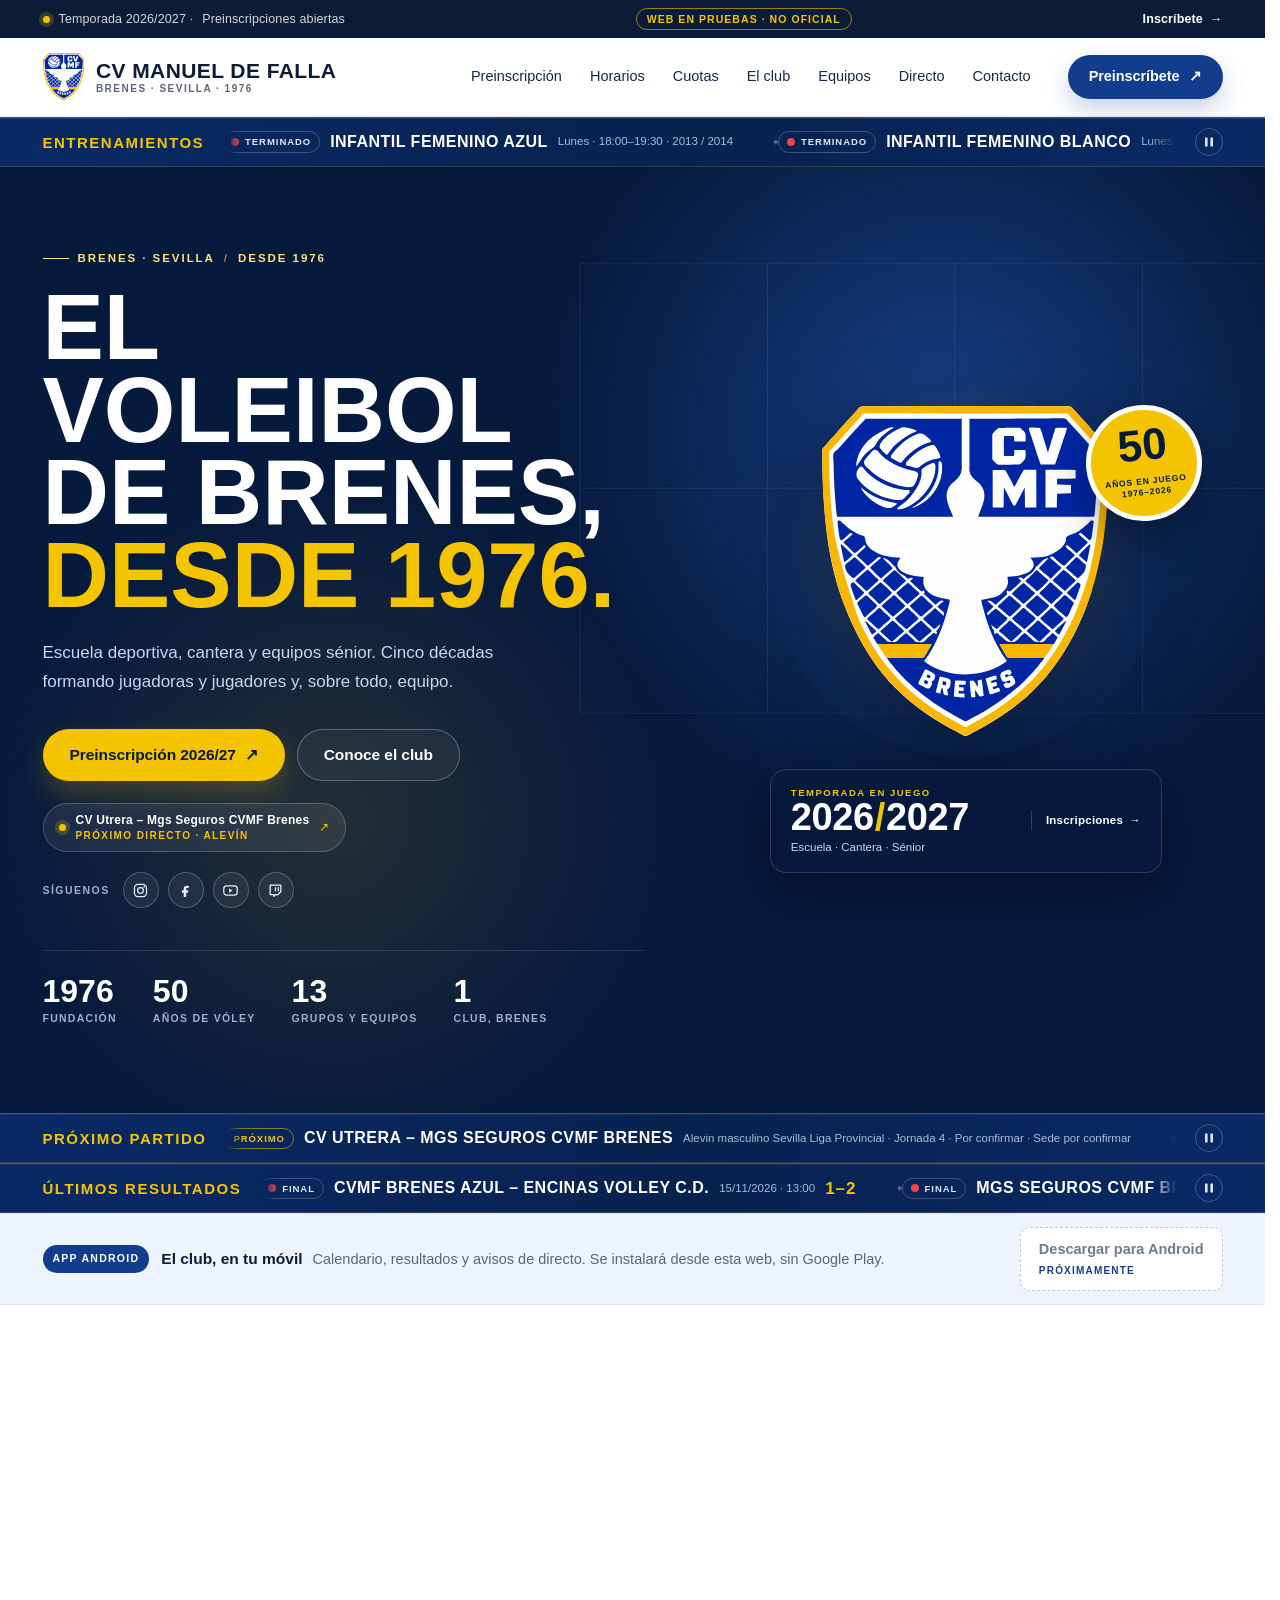
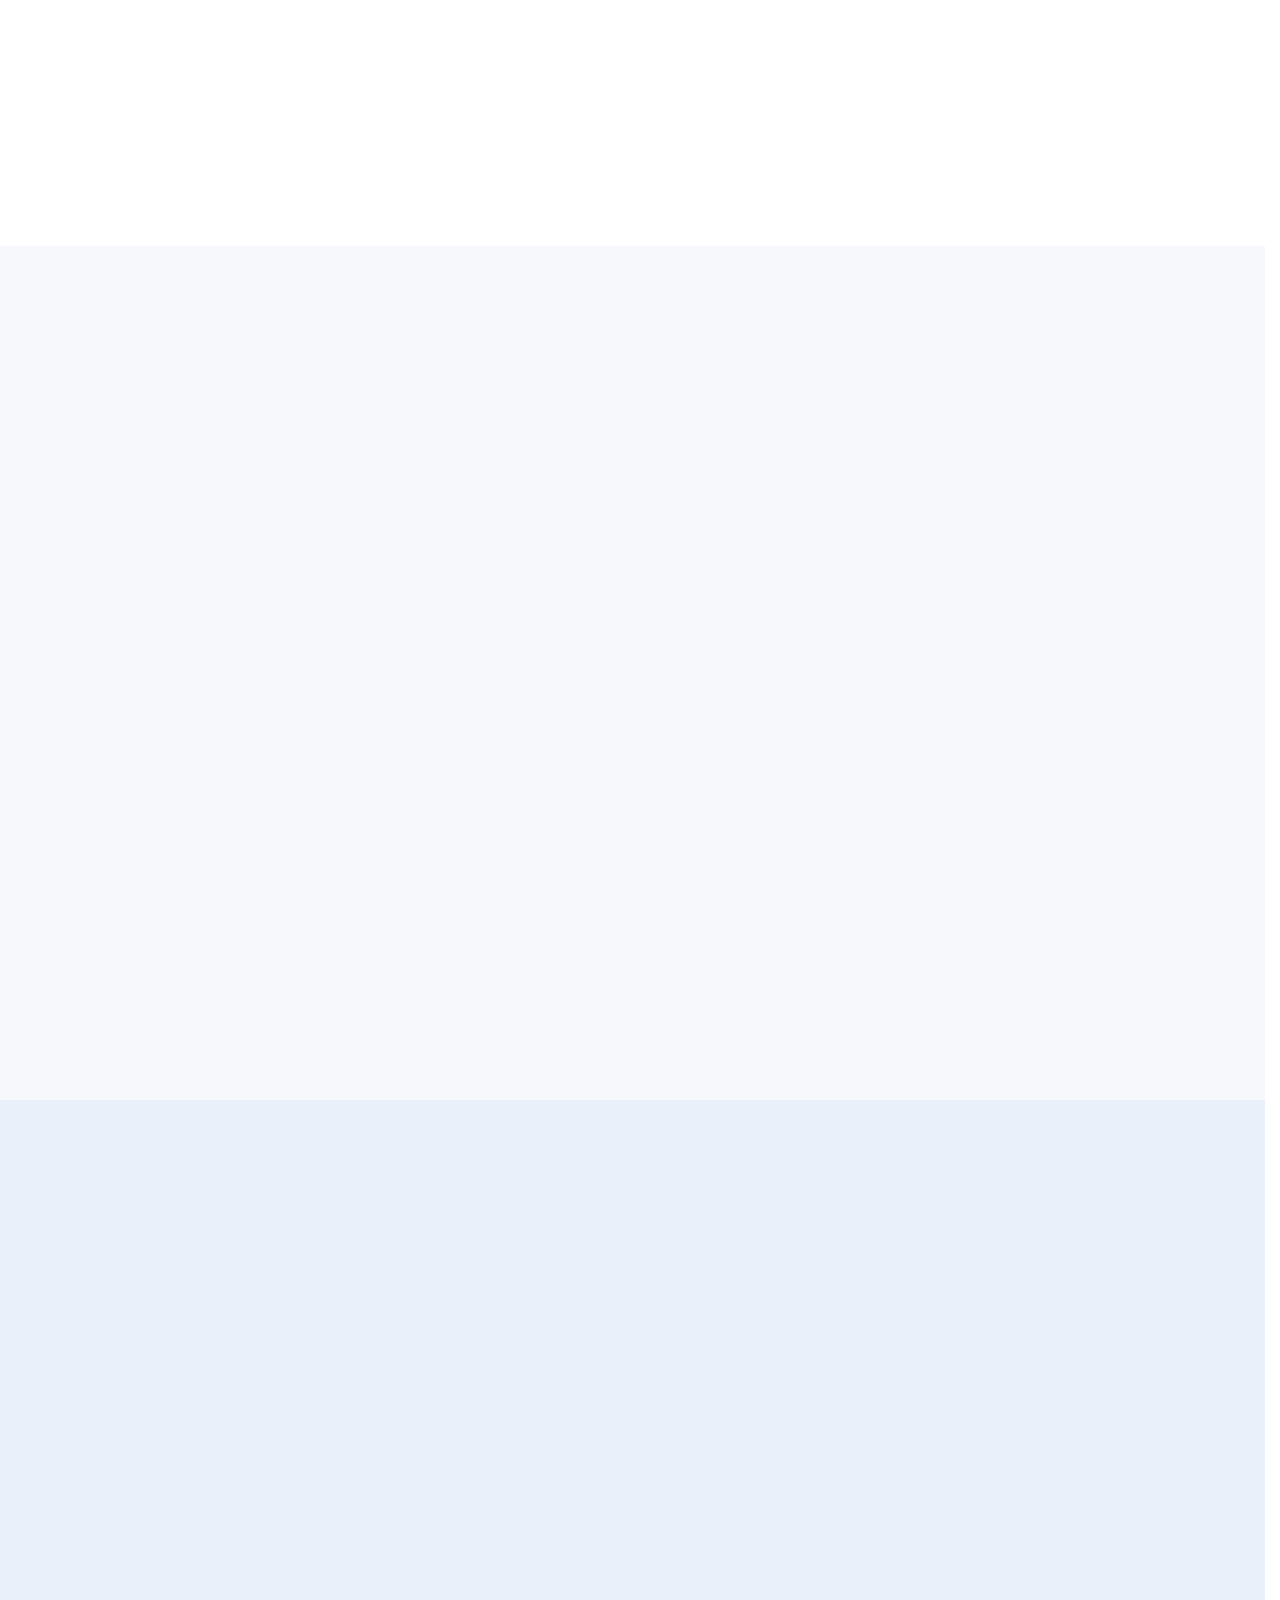
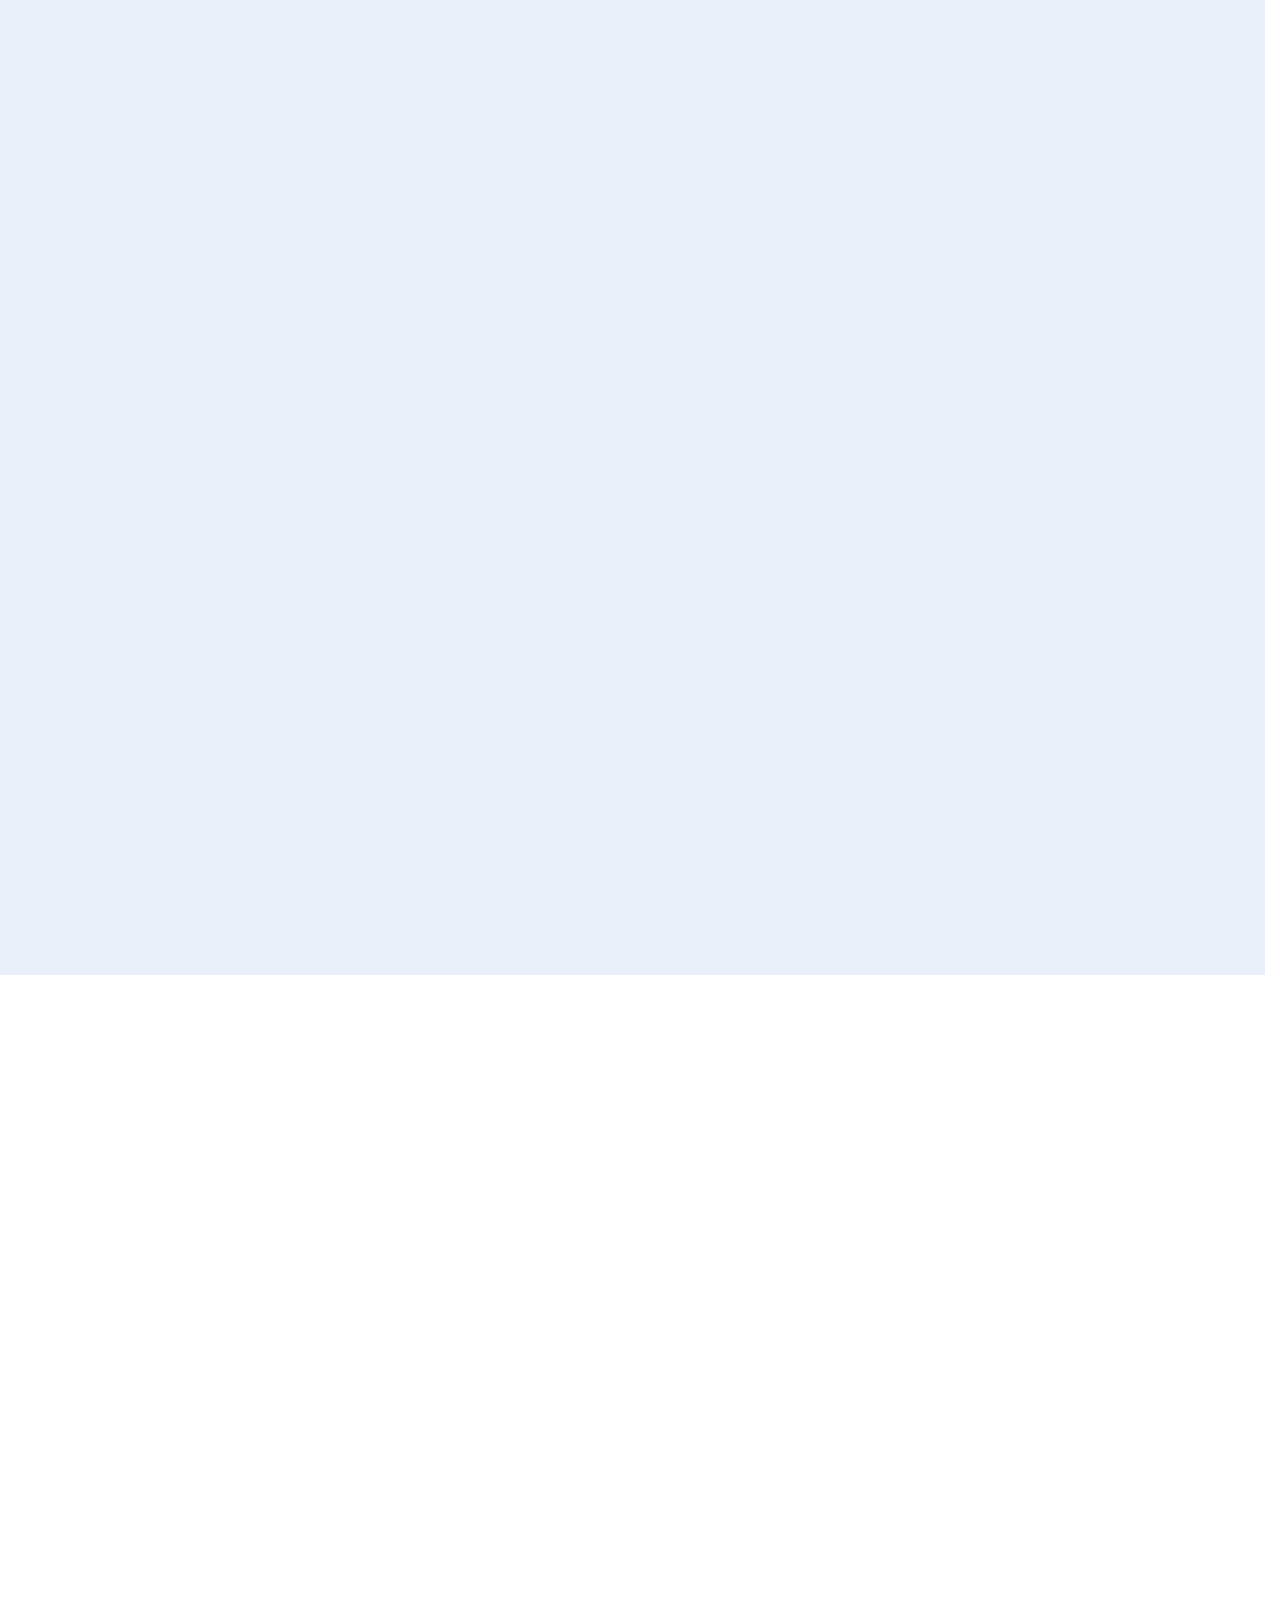
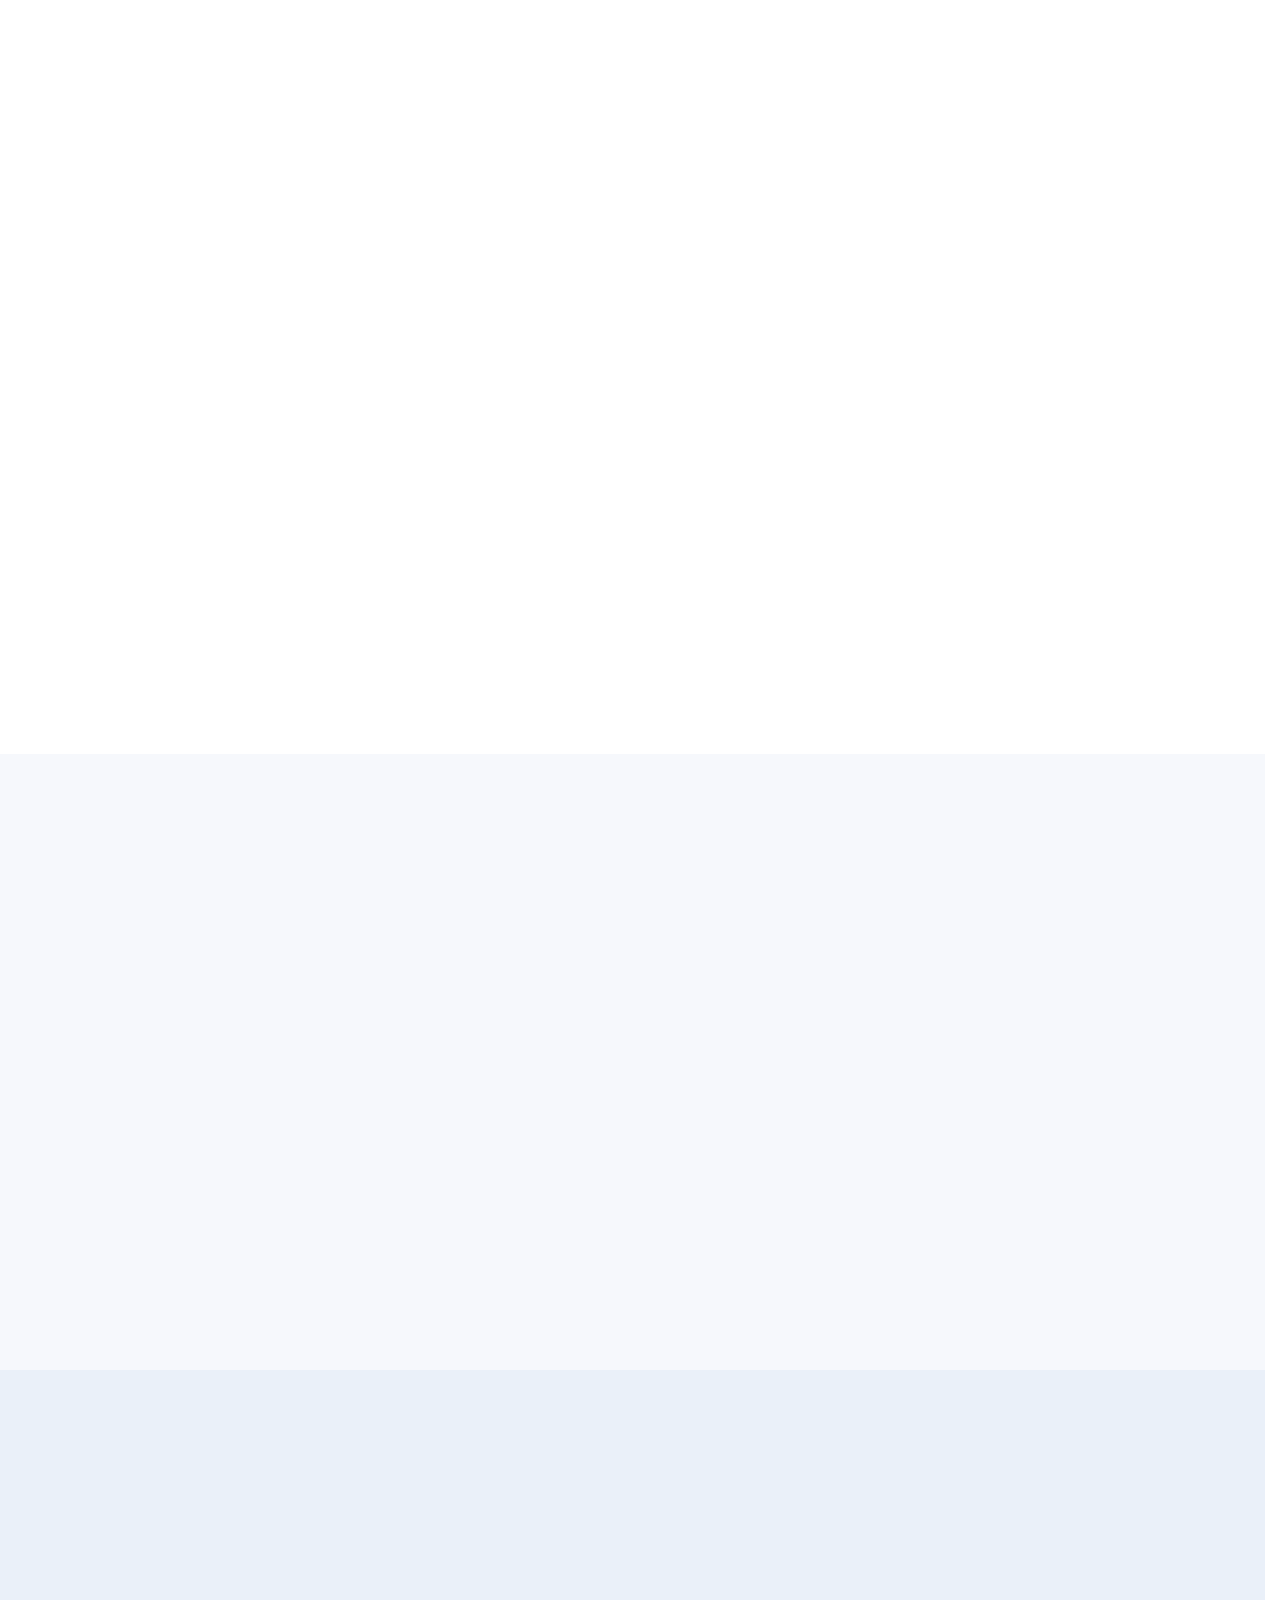
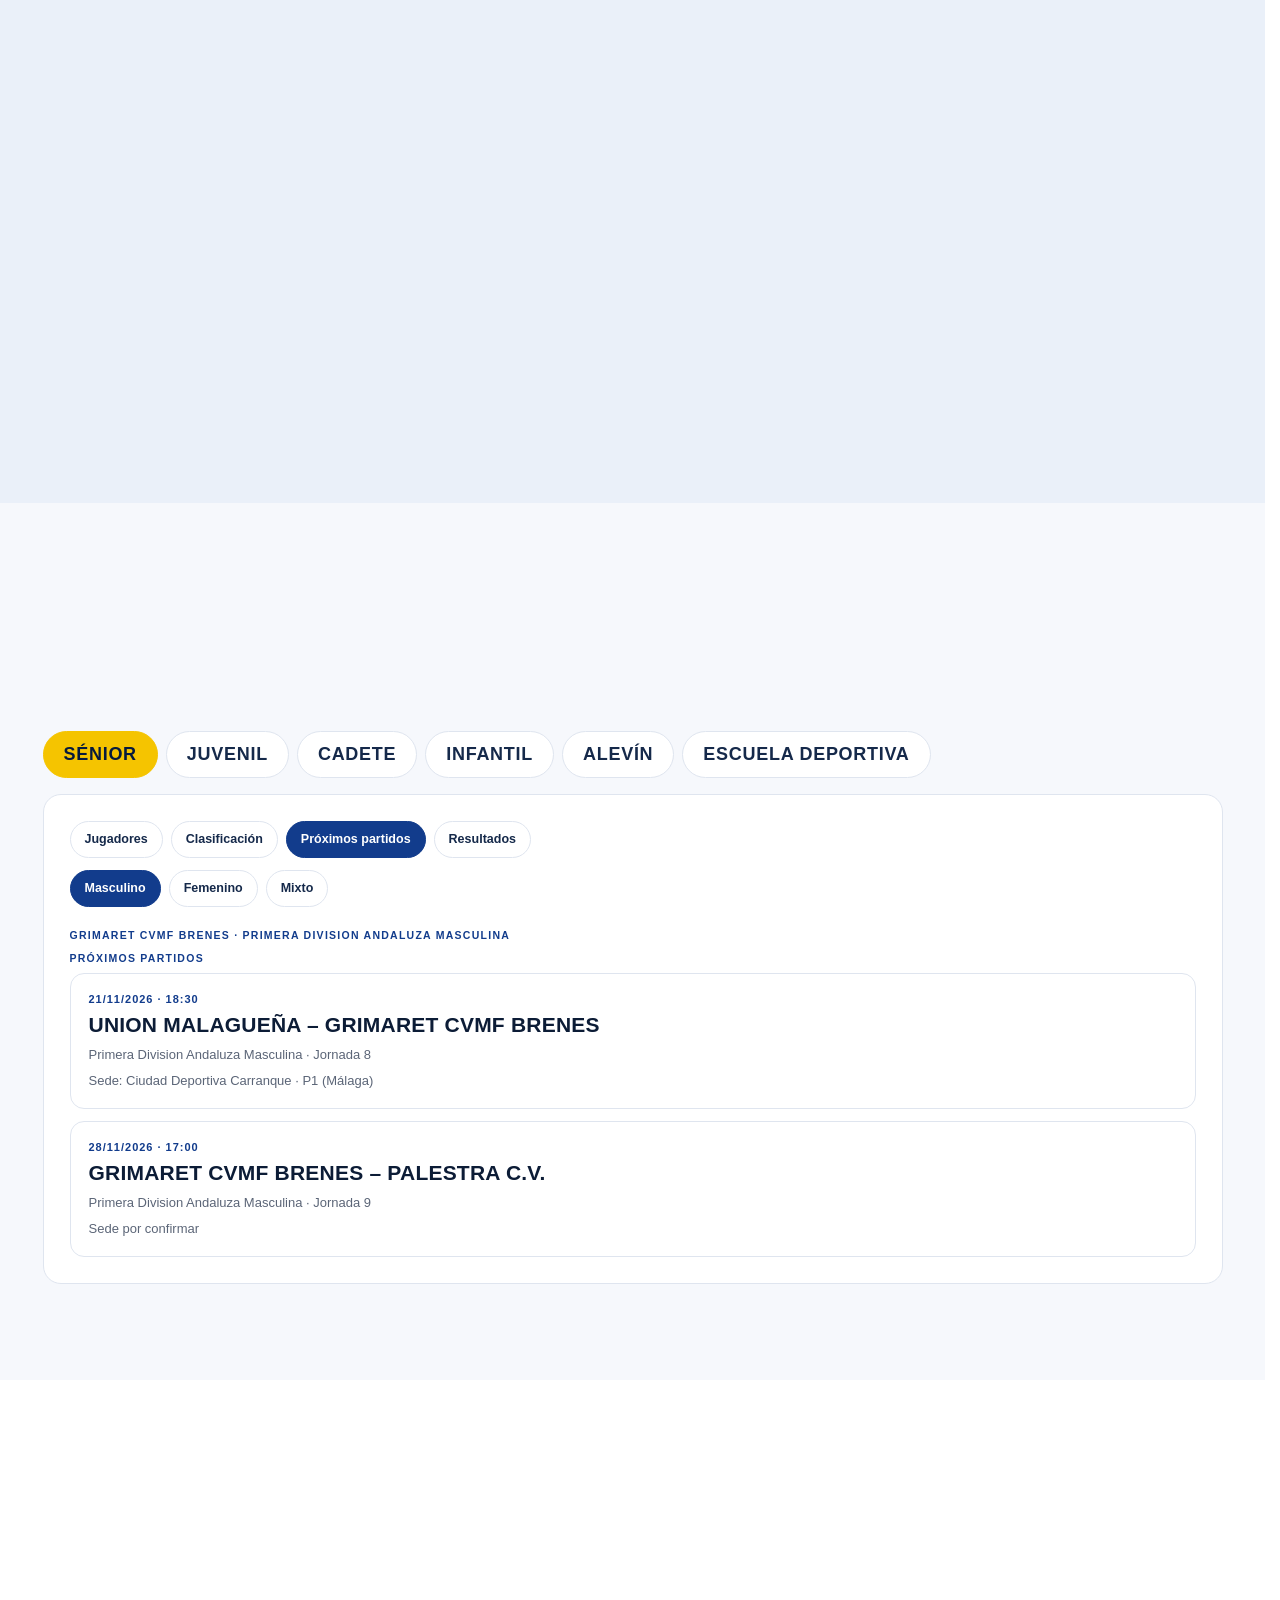
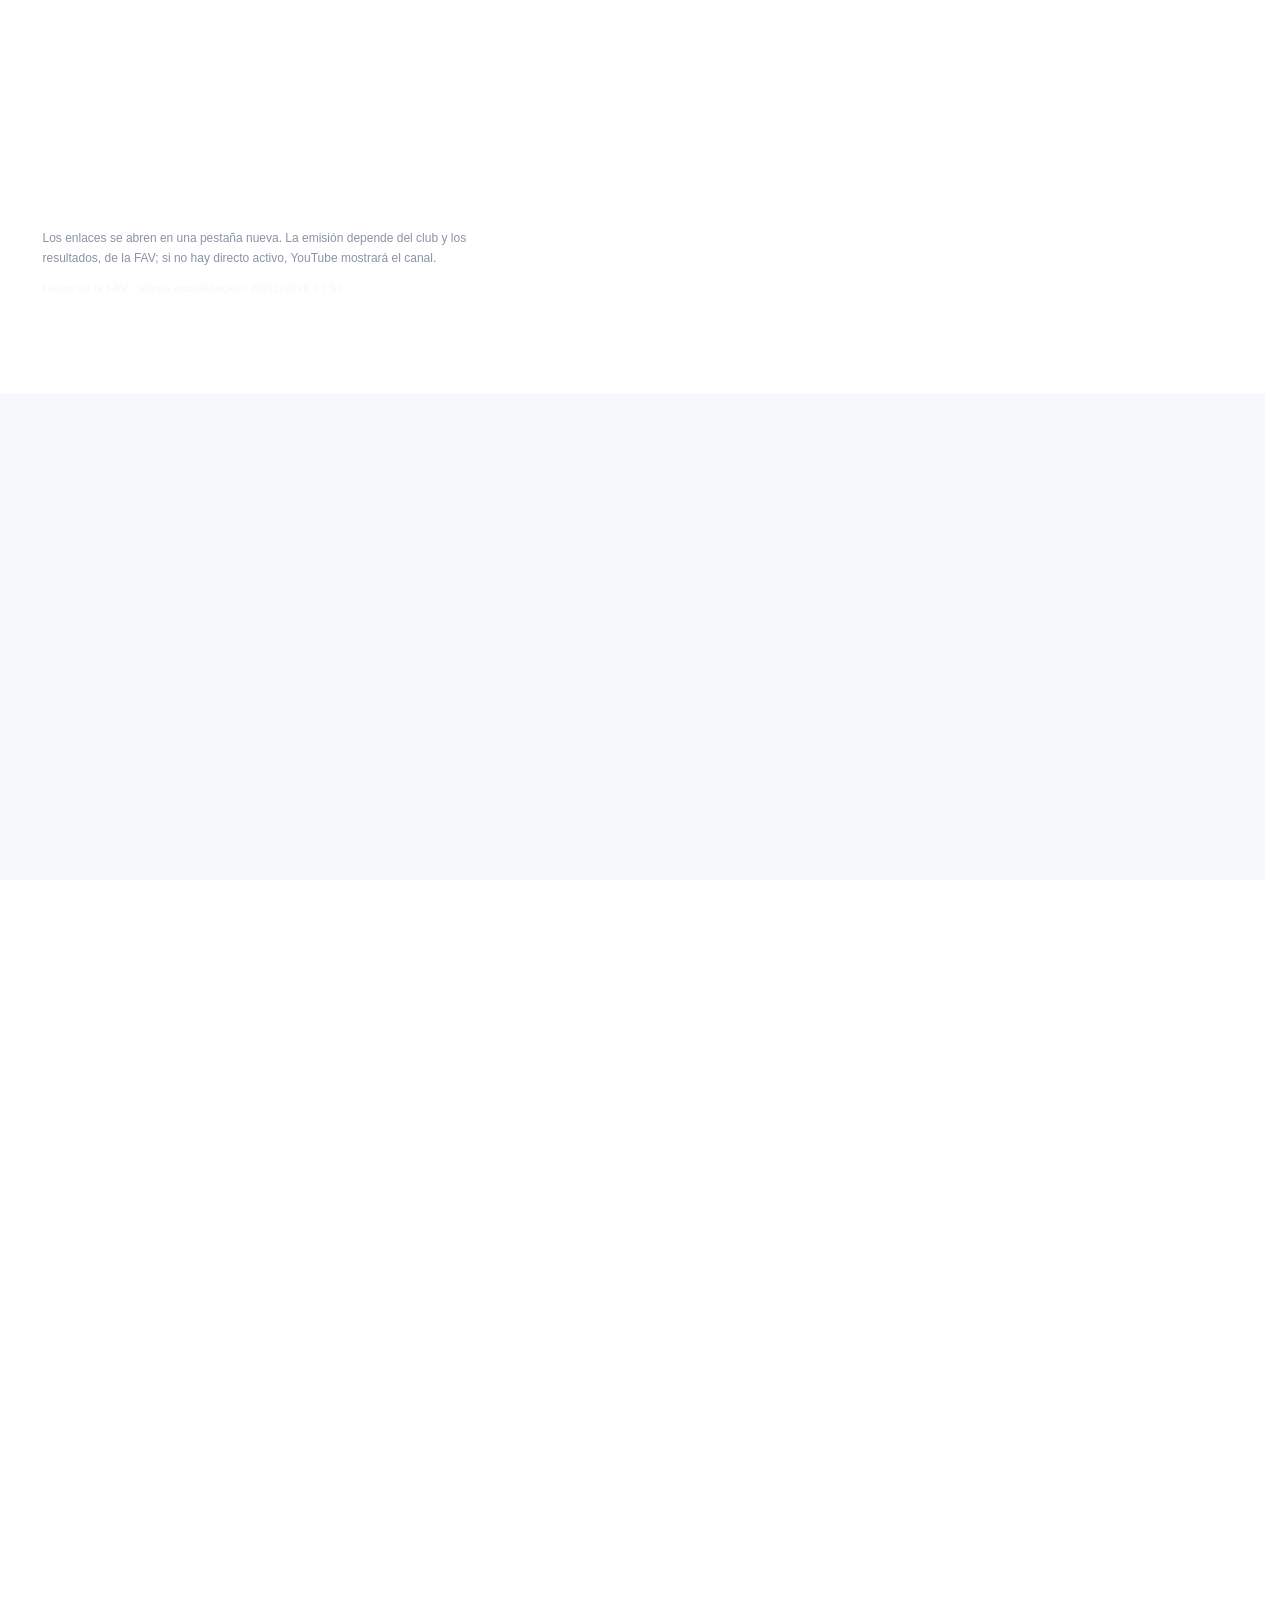
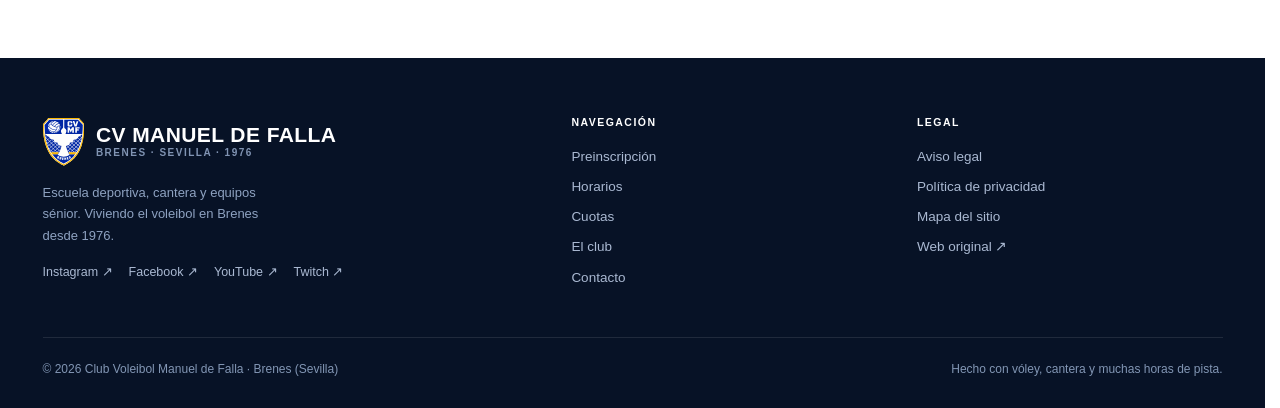
==== index.html @ c4c4c74d "Actualiza partidos del club desde la FAV" ====
<!DOCTYPE html>
<html lang="es" class="no-js">
<head>
<meta charset="utf-8">
<meta name="viewport" content="width=device-width, initial-scale=1">
<meta name="color-scheme" content="light">
<meta http-equiv="Content-Security-Policy" content="default-src 'self'; script-src 'self' 'sha256-gFJc63H6Aczv5c6IZQ82BaixzglvMPnIibj0LG5RmUk='; style-src 'self' https://fonts.googleapis.com; font-src 'self' https://fonts.gstatic.com; img-src 'self' data:; connect-src 'self' https://fonts.googleapis.com https://fonts.gstatic.com; frame-src https://www.youtube-nocookie.com; object-src 'none'; base-uri 'self'; form-action 'none'; upgrade-insecure-requests">
<meta name="referrer" content="strict-origin-when-cross-origin">
<title>Club Voleibol Manuel de Falla | Voleibol en Brenes desde 1976</title>
<meta name="description" content="Web oficial del Club Voleibol Manuel de Falla (Brenes, Sevilla). Escuela deportiva, cantera y equipos sénior desde 1976. Preinscripciones, horarios, cuotas y toda la historia del club.">
<meta name="theme-color" content="#0a2a66">
<script>
document.documentElement.className = document.documentElement.className.replace('no-js', 'js');
window.setTimeout(function () {
  if (!window.__cvmfReady) document.documentElement.classList.remove('js');
}, 2000);
</script>
<link rel="canonical" href="https://iawebdemos.github.io/CVMF-Web-DEMO/">
<!-- Al usar un dominio propio, cambia canonical, og:url, og:image y twitter:image por las direcciones nuevas. -->

<meta property="og:type" content="website">
<meta property="og:locale" content="es_ES">
<meta property="og:site_name" content="Club Voleibol Manuel de Falla">
<meta property="og:title" content="Club Voleibol Manuel de Falla | Voleibol en Brenes desde 1976">
<meta property="og:description" content="Escuela deportiva, cantera y equipos sénior. 50 años viviendo el voleibol en Brenes (Sevilla).">
<meta property="og:url" content="https://iawebdemos.github.io/CVMF-Web-DEMO/">
<meta property="og:image" content="https://iawebdemos.github.io/CVMF-Web-DEMO/assets/og-image.jpg?v=20261116">
<meta property="og:image:width" content="1200">
<meta property="og:image:height" content="630">
<meta property="og:image:alt" content="Escudo del Club Voleibol Manuel de Falla con el lema 50 años viviendo el vóley">
<meta name="twitter:card" content="summary_large_image">
<meta name="twitter:title" content="Club Voleibol Manuel de Falla | Voleibol en Brenes desde 1976">
<meta name="twitter:description" content="Escuela deportiva, cantera y equipos sénior. 50 años viviendo el voleibol en Brenes (Sevilla).">
<meta name="twitter:image" content="https://iawebdemos.github.io/CVMF-Web-DEMO/assets/og-image.jpg?v=20261116">

<link rel="icon" href="assets/favicon.svg" type="image/svg+xml">
<link rel="preconnect" href="https://fonts.googleapis.com">
<link rel="preconnect" href="https://fonts.gstatic.com" crossorigin>
<link href="https://fonts.googleapis.com/css2?family=Barlow+Condensed:wght@600;700&amp;family=Inter:wght@400;500;600;700&amp;display=swap" rel="stylesheet">
<link rel="stylesheet" href="styles.css">

<script type="application/ld+json">
{
  "@context": "https://schema.org",
  "@type": "SportsClub",
  "name": "Club Voleibol Manuel de Falla",
  "alternateName": "CVMF Brenes",
  "description": "Club de voleibol de Brenes (Sevilla). Escuela deportiva, cantera y equipos sénior desde 1976.",
  "foundingDate": "1976",
  "sport": "Voleibol",
  "email": "cvmf_brenes@hotmail.com",
  "telephone": "+34 684 32 36 65",
  "address": {
    "@type": "PostalAddress",
    "addressLocality": "Brenes",
    "addressRegion": "Sevilla",
    "addressCountry": "ES"
  },
  "sameAs": [
    "https://www.facebook.com/CVManueldeFallaBrenes",
    "https://www.instagram.com/cvmf_brenes/",
    "https://www.youtube.com/@cvmf_brenes",
    "https://www.twitch.tv/cvmf_brenes"
  ]
}
</script>
</head>
<body>
<svg class="svg-defs" width="0" height="0" aria-hidden="true" focusable="false">
  <!-- Escudo del club: vectorizado de brand/escudo-original.png -->
  <symbol id="club-crest" viewBox="0 0 200 232">
  <path d="M144.2 0.0C146.4 0.0 148.5 0.1 150.7 0.1C153.7 0.1 156.6 0.1 159.6 0.1C161.0 0.1 162.4 0.1 163.8 0.1C165.1 0.1 166.4 0.1 167.6 0.1C168.1 0.1 168.5 0.1 169.0 0.1C169.6 0.1 170.2 0.1 170.9 0.1C171.0 0.1 171.2 0.1 171.4 0.1C172.6 0.1 173.5 0.3 174.4 1.2C174.5 1.3 174.5 1.3 174.8 1.7C175.6 2.6 176.4 3.5 177.3 4.4C178.4 5.5 179.4 6.7 180.4 7.9C181.0 8.6 181.7 9.3 182.3 10.0C182.8 10.4 183.2 10.9 183.7 11.4C184.1 11.9 184.5 12.3 184.9 12.8C185.9 13.8 186.8 14.9 187.7 16.0C188.0 16.5 188.4 16.9 188.8 17.2C189.4 17.8 189.9 18.4 190.4 19.0C191.1 19.8 191.8 20.7 192.5 21.5C193.3 22.3 194.0 23.0 194.6 23.9C195.4 24.8 196.1 25.6 196.9 26.4C200.0 29.8 200.0 29.8 200.0 32.0C200.0 32.2 200.0 32.3 200.0 32.5C200.0 33.0 200.0 33.5 200.0 34.1C200.0 34.2 200.0 34.2 200.0 34.6C200.0 51.3 199.2 67.9 187.5 130.6C187.4 130.9 187.3 131.2 187.2 131.4C185.8 135.8 184.2 140.1 182.5 144.4C182.4 144.5 182.3 144.6 182.3 144.8C179.4 151.8 176.2 158.7 172.4 165.3C172.2 165.6 172.0 166.0 171.8 166.3C169.0 171.3 165.9 176.0 162.5 180.6C162.4 180.8 162.3 180.9 162.2 181.1C160.8 183.0 159.4 184.9 157.9 186.7C157.6 187.1 157.3 187.4 157.0 187.8C156.2 188.8 155.4 189.7 154.5 190.6C154.1 191.0 153.7 191.5 153.4 191.9C151.5 194.1 149.4 196.2 147.4 198.2C147.2 198.4 147.1 198.5 146.9 198.7C146.1 199.5 145.2 200.3 144.3 201.1C143.9 201.4 143.6 201.8 143.3 202.1C142.6 202.8 141.8 203.4 141.0 204.0C140.6 204.4 140.1 204.8 139.7 205.2C138.6 206.2 137.4 207.1 136.3 208.0C135.9 208.3 135.4 208.6 135.0 208.9C133.1 210.4 131.2 211.8 129.3 213.2C128.8 213.5 128.4 213.8 128.0 214.1C126.2 215.4 124.4 216.6 122.6 217.7C122.0 218.0 121.5 218.4 121.0 218.7C118.7 220.2 116.3 221.6 114.0 222.9C113.1 223.3 112.4 223.8 111.6 224.3C109.4 225.6 107.2 226.7 105.0 227.8C104.6 228.0 104.2 228.2 103.8 228.4C100.4 230.2 100.4 230.2 99.4 230.0C98.7 229.7 98.0 229.4 97.3 229.0C97.1 228.9 96.9 228.8 96.7 228.7C96.0 228.3 95.4 228.0 94.8 227.6C94.4 227.4 94.0 227.2 93.6 227.0C92.7 226.5 91.8 226.0 90.9 225.5C90.3 225.2 89.7 224.9 89.2 224.6C86.9 223.4 84.7 222.1 82.5 220.8C82.3 220.7 82.1 220.6 82.0 220.5C78.0 218.1 74.1 215.5 70.3 212.8C69.9 212.5 69.5 212.2 69.1 211.9C67.3 210.6 65.6 209.3 63.9 207.9C63.1 207.3 62.4 206.7 61.6 206.1C60.6 205.3 59.7 204.5 58.8 203.7C58.4 203.3 57.9 202.9 57.5 202.6C56.6 201.8 55.8 201.0 55.0 200.2C54.8 200.1 54.7 200.0 54.5 199.8C53.5 198.9 52.6 197.9 51.6 197.0C51.3 196.6 50.9 196.3 50.6 196.0C50.0 195.5 49.6 195.0 49.1 194.3C48.8 194.0 48.5 193.7 48.1 193.4C47.3 192.7 46.7 191.9 46.0 191.1C45.6 190.6 45.1 190.0 44.7 189.5C41.8 186.4 39.3 182.9 36.8 179.5C36.6 179.2 36.4 178.9 36.1 178.5C34.4 176.2 32.8 173.7 31.3 171.2C31.1 170.8 30.8 170.4 30.6 170.0C29.5 168.4 28.6 166.6 27.6 164.9C27.5 164.7 27.4 164.6 27.3 164.4C23.0 156.6 19.4 148.6 16.1 140.3C16.0 140.1 16.0 139.9 15.9 139.6C10.4 125.8 6.7 111.1 4.4 96.4C4.4 96.2 4.4 96.0 4.3 95.8C2.7 84.9 1.7 73.9 1.0 62.9C1.0 62.7 1.0 62.5 1.0 62.3C0.7 58.0 0.5 53.6 0.4 49.2C0.4 49.1 0.4 49.1 0.4 48.6C0.3 46.0 0.3 43.3 0.2 40.7C0.2 39.4 0.2 38.1 0.2 36.8C0.1 36.0 0.1 35.3 0.1 34.5C0.1 34.1 0.1 33.7 0.1 33.4C0.0 30.3 0.0 30.3 0.8 29.3C1.0 29.1 1.2 28.8 1.4 28.6C1.6 28.4 1.7 28.3 1.9 28.1C2.1 27.9 2.2 27.7 2.4 27.5C3.0 26.9 3.6 26.2 4.2 25.4C5.0 24.4 5.9 23.5 6.7 22.5C7.2 22.1 7.6 21.6 8.0 21.2C8.6 20.5 9.2 19.8 9.8 19.2C10.8 18.0 11.8 16.9 12.8 15.7C14.0 14.3 15.3 12.9 16.6 11.5C17.3 10.8 17.9 10.0 18.6 9.3C19.2 8.6 19.8 8.0 20.4 7.3C20.9 6.8 21.4 6.2 21.8 5.7C22.7 4.7 23.5 3.8 24.4 2.9C24.5 2.8 24.6 2.7 24.7 2.5C24.9 2.4 25.0 2.3 25.1 2.2C25.4 1.8 25.6 1.5 25.9 1.1C26.6 0.4 27.2 0.2 28.2 0.1C28.3 0.1 28.3 0.1 28.9 0.1C29.0 0.1 29.0 0.1 29.7 0.1C30.0 0.1 30.2 0.1 30.5 0.1C30.8 0.1 31.1 0.1 31.4 0.1C32.3 0.1 33.1 0.1 33.9 0.1C34.8 0.1 35.7 0.1 36.6 0.1C38.4 0.1 40.2 0.1 42.0 0.1C43.5 0.1 44.9 0.1 46.4 0.1C46.5 0.1 46.5 0.1 47.1 0.1C47.5 0.1 47.9 0.1 48.4 0.1C52.9 0.1 57.5 0.1 62.1 0.1C62.3 0.1 62.6 0.1 62.8 0.1C63.1 0.1 63.3 0.1 63.5 0.1C65.9 0.1 68.3 0.1 70.7 0.1C92.4 0.0 114.2 -0.0 144.2 0.0Z" fill="#fdfdfd"/>
  <path d="M31.2 8.8C31.3 8.8 31.4 8.8 31.5 8.8C31.6 8.8 31.7 8.8 31.9 8.8C32.2 8.8 32.6 8.8 33.0 8.8C33.3 8.8 33.6 8.8 33.8 8.8C34.6 8.8 35.4 8.8 36.1 8.8C36.9 8.8 37.8 8.8 38.6 8.8C40.0 8.8 41.4 8.8 42.9 8.9C44.9 8.9 47.0 8.9 49.0 8.9C52.4 8.9 55.7 8.9 59.1 8.9C62.3 8.9 65.5 8.9 68.8 8.9C68.9 8.9 69.0 8.9 69.1 8.9C70.2 8.9 71.3 8.9 72.4 8.9C80.7 8.9 89.1 8.9 97.4 8.9C97.4 13.5 97.4 18.0 97.4 22.6C97.4 23.2 97.4 23.7 97.4 24.3C97.4 24.4 97.4 24.5 97.4 24.6C97.4 26.3 97.4 28.1 97.4 29.8C97.4 31.6 97.4 33.4 97.4 35.2C97.4 36.2 97.4 37.2 97.4 38.2C97.4 39.2 97.4 40.1 97.4 41.1C97.4 41.4 97.4 41.8 97.5 42.1C97.5 45.6 96.7 48.2 94.2 50.7C93.1 51.9 91.9 52.9 90.7 53.9C89.3 55.1 88.4 56.7 87.7 58.3C87.6 58.4 87.6 58.6 87.5 58.7C85.6 64.2 88.5 70.1 90.6 75.1C90.7 75.2 90.7 75.3 90.8 75.4C90.8 75.6 90.9 75.8 91.0 76.1C91.2 76.5 91.3 76.8 91.3 77.2C64.7 77.2 38.0 77.2 10.5 77.2C10.0 74.2 10.0 74.2 9.9 72.9C9.9 72.8 9.9 72.6 9.8 72.4C9.8 71.9 9.8 71.4 9.7 70.9C9.7 70.7 9.7 70.6 9.7 70.4C8.8 61.1 8.3 51.7 8.1 42.4C8.1 41.1 8.0 39.8 8.0 38.6C7.7 33.4 7.7 33.4 8.8 32.0C9.2 31.6 9.7 31.2 10.1 30.9C10.7 30.5 11.2 29.9 11.7 29.4C11.8 29.2 12.0 29.0 12.2 28.8C12.6 28.3 13.0 27.9 13.4 27.5C14.3 26.4 15.2 25.4 16.2 24.4C17.6 22.8 19.1 21.3 20.5 19.7C21.4 18.7 22.2 17.8 23.1 16.8C23.6 16.3 24.0 15.8 24.5 15.3C24.7 15.1 24.9 14.9 25.1 14.7C25.4 14.3 25.8 13.9 26.2 13.5C27.2 12.4 28.2 11.3 29.2 10.2C29.3 10.1 29.4 10.0 29.5 9.9C29.6 9.8 29.7 9.7 29.8 9.6C29.9 9.5 29.9 9.4 30.0 9.3C30.4 8.9 30.6 8.8 31.2 8.8Z" fill="#0026a4"/>
  <path d="M102.8 8.9C111.3 8.8 119.8 8.8 128.3 8.8C129.3 8.8 130.3 8.8 131.3 8.8C131.4 8.8 131.5 8.8 131.6 8.8C134.9 8.8 138.3 8.7 141.6 8.7C144.9 8.7 148.2 8.7 151.6 8.7C153.6 8.7 155.7 8.7 157.7 8.7C159.1 8.6 160.5 8.6 161.9 8.6C162.7 8.6 163.5 8.6 164.3 8.6C165.1 8.6 165.8 8.6 166.6 8.6C166.8 8.6 167.1 8.6 167.4 8.6C168.7 8.6 169.6 8.6 170.6 9.6C171.0 10.0 171.4 10.4 171.8 10.9C172.0 11.1 172.2 11.4 172.5 11.7C172.5 11.7 172.5 11.7 172.8 12.0C173.3 12.6 173.8 13.2 174.3 13.8C174.4 13.9 174.6 14.0 174.7 14.1C174.9 14.3 175.1 14.6 175.3 14.8C175.8 15.3 176.2 15.8 176.7 16.3C176.8 16.4 176.9 16.5 177.0 16.6C177.4 17.0 177.7 17.4 178.1 17.8C178.4 18.1 178.6 18.4 178.9 18.7C179.0 18.8 179.0 18.8 179.2 19.0C179.7 19.6 180.2 20.1 180.7 20.6C180.8 20.8 180.9 20.9 181.0 21.0C181.2 21.2 181.4 21.4 181.6 21.6C182.1 22.2 182.6 22.8 183.1 23.4C183.9 24.2 184.7 25.0 185.4 25.9C188.7 29.3 188.7 29.3 190.2 31.0C190.5 31.5 190.5 31.5 190.9 31.8C191.7 32.5 192.2 33.1 192.3 34.2C192.3 34.8 192.3 35.4 192.2 36.0C192.2 36.3 192.2 36.5 192.2 36.8C192.2 37.4 192.2 38.0 192.2 38.6C192.1 39.5 192.1 40.4 192.1 41.3C192.0 49.8 191.5 58.2 190.8 66.6C190.8 66.8 190.8 66.9 190.8 67.0C190.6 68.7 190.5 70.4 190.4 72.1C190.3 72.4 190.3 72.7 190.3 73.0C190.2 73.6 190.2 74.1 190.1 74.7C190.1 74.9 190.1 75.0 190.1 75.2C190.1 75.3 190.1 75.3 190.0 75.7C190.0 75.7 190.0 75.7 190.0 76.0C189.9 76.4 189.9 76.4 189.5 77.2C162.9 77.2 136.3 77.2 108.9 77.2C109.2 76.2 109.6 75.1 110.0 74.1C110.1 73.9 110.2 73.7 110.3 73.4C110.3 73.4 110.3 73.4 110.4 73.1C111.4 70.7 112.2 68.2 112.9 65.7C112.9 65.6 113.0 65.4 113.0 65.2C113.4 62.8 113.3 60.2 112.3 57.9C112.3 57.8 112.2 57.7 112.2 57.6C111.2 55.5 109.7 53.9 107.9 52.5C105.6 50.6 103.4 48.5 102.8 45.4C102.7 44.2 102.7 43.0 102.8 41.8C102.8 41.4 102.8 41.1 102.8 40.7C102.8 39.7 102.8 38.8 102.8 37.8C102.8 36.9 102.8 36.0 102.8 35.0C102.8 33.2 102.8 31.4 102.8 29.6C102.8 27.9 102.8 26.1 102.8 24.4C102.8 24.2 102.8 24.1 102.8 24.0C102.8 23.5 102.8 22.9 102.8 22.4C102.8 17.9 102.8 13.4 102.8 8.9Z" fill="#0026a4"/>
  <path d="M10.9 80.0C12.4 79.8 12.4 79.8 13.1 80.3C13.4 80.7 13.8 81.1 14.1 81.4C14.5 81.8 14.9 82.2 15.4 82.5C15.6 82.7 15.8 82.8 15.9 83.0C16.0 83.1 16.1 83.1 16.2 83.2C16.5 83.5 16.8 83.7 17.1 84.0C19.3 85.9 21.7 87.4 24.3 88.8C24.4 88.8 24.5 88.9 24.6 88.9C25.7 89.5 26.8 90.0 28.0 90.3C29.2 90.7 29.2 90.7 29.6 91.1C30.1 91.9 30.2 92.8 30.3 93.7C30.7 96.6 33.2 99.1 35.6 100.8C41.3 104.9 47.9 105.4 54.6 105.8C54.5 106.1 54.4 106.3 54.3 106.5C54.2 106.6 54.1 106.8 54.0 106.9C53.9 107.2 53.7 107.5 53.5 107.8C53.5 107.9 53.4 108.1 53.3 108.2C53.2 108.3 53.1 108.5 53.0 108.6C52.5 109.8 52.5 110.9 52.8 112.1C53.9 114.6 56.2 116.0 58.7 117.0C62.6 118.5 66.8 118.8 71.0 119.2C71.0 119.2 71.0 119.2 70.9 119.6C70.3 122.4 70.6 124.9 72.1 127.4C74.7 131.3 79.6 133.2 84.0 134.1C84.8 134.3 85.7 134.4 86.6 134.6C87.4 134.7 88.3 134.9 89.1 135.1C89.0 136.5 88.7 137.9 88.3 139.3C88.3 139.4 88.2 139.5 88.2 139.6C87.5 142.5 86.6 145.4 85.7 148.2C85.6 148.3 85.6 148.4 85.6 148.6C82.3 158.5 78.2 168.5 71.9 176.8C71.4 177.6 71.4 177.6 71.4 178.0C71.7 178.3 72.1 178.6 72.5 178.8C72.5 178.9 72.5 178.9 72.8 179.1C80.7 184.4 90.4 187.2 99.9 187.1C100.0 187.1 100.1 187.1 100.2 187.1C110.2 187.1 120.8 184.2 128.8 178.0C128.5 177.2 128.1 176.6 127.6 175.9C125.9 173.6 124.6 171.2 123.2 168.8C123.1 168.6 123.0 168.4 122.9 168.3C117.8 159.3 114.4 149.1 111.9 139.2C111.8 139.0 111.8 138.8 111.7 138.7C111.6 138.2 111.5 137.8 111.4 137.3C111.4 137.2 111.3 137.1 111.3 136.9C111.2 136.3 111.0 135.7 111.1 135.1C111.3 135.1 111.4 135.0 111.6 135.0C123.1 132.9 123.1 132.9 127.0 128.6C127.1 128.6 127.1 128.6 127.3 128.3C128.9 126.7 129.7 124.4 129.7 122.1C129.6 121.5 129.5 120.9 129.4 120.3C129.4 120.2 129.4 120.2 129.4 120.0C129.3 119.7 129.3 119.4 129.2 119.2C129.4 119.1 129.6 119.1 129.8 119.1C137.2 118.3 137.2 118.3 140.3 117.3C140.5 117.3 140.6 117.2 140.7 117.2C143.3 116.4 145.9 114.9 147.2 112.5C147.7 111.2 147.7 110.0 147.2 108.8C146.8 108.0 146.4 107.2 145.8 106.5C145.8 106.5 145.8 106.5 145.6 106.1C145.5 106.0 145.4 105.9 145.4 105.8C145.4 105.8 145.5 105.8 145.6 105.8C156.1 105.2 156.1 105.2 160.7 103.0C160.8 103.0 160.9 102.9 161.0 102.9C162.9 102.0 164.6 100.9 166.1 99.6C166.2 99.5 166.3 99.5 166.4 99.4C167.9 98.0 169.4 96.0 170.0 94.0C170.0 93.7 170.0 93.5 170.0 93.3C170.0 92.5 170.0 91.8 170.6 91.1C171.8 90.3 173.3 89.9 174.8 89.3C177.6 88.3 180.2 86.4 182.5 84.5C182.6 84.4 182.7 84.3 182.8 84.2C185.0 82.4 185.0 82.4 185.9 81.5C187.4 79.9 187.4 79.9 188.5 79.9C188.8 80.0 189.1 80.0 189.3 80.0C189.3 81.2 189.3 82.4 189.1 83.6C189.1 83.7 189.1 83.9 189.0 84.0C189.0 84.5 188.9 85.0 188.8 85.5C188.8 85.8 188.7 86.2 188.7 86.5C188.6 87.1 188.5 87.8 188.4 88.4C188.4 89.0 188.3 89.6 188.2 90.2C188.2 90.3 188.2 90.4 188.1 90.5C188.1 90.8 188.1 91.0 188.1 91.3C187.9 92.1 187.7 92.8 187.1 93.3C186.9 93.5 186.7 93.6 186.5 93.8C186.4 93.7 186.4 93.6 186.3 93.6C185.2 92.5 184.0 91.5 182.9 90.5C182.1 89.8 181.2 89.0 180.4 88.3C179.8 88.5 179.3 88.8 178.8 89.3C179.8 90.2 180.9 91.2 181.9 92.0C182.8 92.7 183.5 93.3 184.3 94.0C184.4 94.1 184.5 94.2 184.6 94.3C184.8 94.5 185.1 94.7 185.3 95.0C185.3 95.1 185.3 95.2 185.3 95.4C185.1 95.4 185.0 95.4 184.9 95.4C184.9 95.5 184.8 95.5 184.8 95.6C184.6 96.1 184.4 96.2 184.0 96.5C182.7 97.6 181.5 98.9 180.3 100.1C180.1 100.3 179.9 100.6 179.6 100.8C179.0 101.4 178.4 102.0 177.8 102.6C177.2 102.3 176.8 102.0 176.3 101.6C176.2 101.5 176.2 101.5 175.9 101.2C175.5 100.9 175.2 100.7 174.9 100.4C174.8 100.2 174.6 100.1 174.4 99.9C174.4 99.8 174.3 99.8 174.2 99.7C173.4 99.0 172.7 98.4 171.9 97.8C171.5 97.4 171.1 97.1 170.8 96.8C170.6 96.9 170.5 97.1 170.4 97.2C170.3 97.3 170.2 97.4 170.1 97.5C170.0 97.8 170.0 97.8 170.0 98.2C170.2 98.7 170.6 99.0 171.0 99.4C171.1 99.5 171.2 99.6 171.3 99.7C172.1 100.3 172.8 100.9 173.6 101.5C174.5 102.3 175.3 103.1 176.2 103.8C175.9 104.5 175.6 104.8 175.1 105.3C174.5 105.8 173.8 106.4 173.3 107.0C173.2 107.1 173.1 107.1 173.0 107.2C172.8 107.5 172.5 107.7 172.3 108.0C169.6 110.7 169.6 110.7 168.8 111.3C168.0 111.3 167.7 111.0 167.2 110.5C167.1 110.5 167.0 110.4 166.9 110.3C166.2 109.7 165.5 109.1 164.8 108.5C164.5 108.3 164.3 108.1 164.0 107.8C163.4 107.3 162.8 106.8 162.3 106.3C161.0 105.1 161.0 105.1 160.1 105.0C159.7 105.1 159.3 105.2 158.9 105.4C159.6 106.4 160.4 107.2 161.4 107.9C162.2 108.6 163.0 109.3 163.8 110.0C164.0 110.1 164.1 110.2 164.2 110.3C164.6 110.7 165.0 111.0 165.3 111.3C165.4 111.4 165.5 111.5 165.6 111.5C166.1 111.9 166.5 112.3 166.9 112.7C166.6 113.4 166.2 113.9 165.6 114.5C165.6 114.5 165.6 114.5 165.3 114.7C164.7 115.4 164.0 115.9 163.4 116.5C163.0 116.9 162.6 117.2 162.2 117.6C162.1 117.8 162.0 117.9 161.8 118.0C161.6 118.3 161.3 118.5 161.1 118.8C160.5 119.4 160.0 119.9 159.1 120.2C158.9 120.0 158.8 119.9 158.7 119.8C157.7 118.9 156.8 118.0 155.7 117.2C154.9 116.5 154.0 115.8 153.2 115.0C152.5 114.4 151.9 113.9 151.2 113.3C151.5 112.7 151.7 112.3 152.2 111.9C152.3 111.8 152.4 111.7 152.5 111.5C152.7 111.4 152.8 111.3 152.9 111.2C153.0 111.0 153.2 110.9 153.3 110.8C153.7 110.4 154.1 110.0 154.5 109.6C154.8 109.3 155.1 109.0 155.3 108.7C156.0 108.1 156.6 107.5 157.2 106.9C157.5 106.6 157.8 106.3 158.1 106.0C155.4 106.4 153.9 107.4 152.1 109.4C151.9 109.7 151.7 109.9 151.4 110.1C150.9 110.7 150.3 111.3 149.8 111.9C149.6 111.8 149.4 111.8 149.2 111.7C149.2 111.8 149.1 111.9 149.1 112.0C148.2 114.8 146.4 116.3 144.0 117.8C142.6 118.6 141.6 119.6 140.5 120.8C140.4 120.7 140.3 120.6 140.2 120.5C139.2 119.6 139.2 119.6 138.4 119.6C137.9 119.7 137.4 119.8 136.9 120.0C137.1 120.2 137.3 120.4 137.6 120.6C137.7 120.8 137.8 120.9 137.9 121.0C138.2 121.3 138.5 121.6 138.9 121.8C138.6 122.4 138.3 122.8 137.9 123.2C137.8 123.3 137.8 123.3 137.5 123.6C137.2 123.9 136.8 124.3 136.4 124.6C135.4 125.5 134.4 126.4 133.5 127.3C132.7 128.0 131.9 128.8 131.0 129.4C130.9 129.4 130.8 129.3 130.7 129.3C130.2 129.0 129.7 128.8 129.2 128.6C128.9 129.0 128.9 129.0 128.6 129.4C128.7 130.0 129.0 130.5 129.2 131.0C126.1 134.0 126.1 134.0 124.7 135.2C123.5 136.3 122.4 137.4 121.2 138.5C120.2 138.1 119.5 137.4 118.7 136.7C118.6 136.6 118.5 136.5 118.3 136.4C118.3 136.3 118.3 136.3 118.0 136.1C117.4 135.6 116.9 135.7 116.2 135.8C116.0 135.8 115.9 135.8 115.7 135.8C115.6 135.8 115.6 135.8 115.3 135.9C116.6 137.3 118.1 138.5 119.6 139.7C118.7 140.8 117.7 141.8 116.6 142.7C115.4 143.8 115.4 143.8 115.1 144.4C115.1 144.8 115.1 144.8 115.3 145.2C115.3 145.4 115.4 145.5 115.4 145.6C115.5 145.8 115.5 145.9 115.5 146.0C116.8 144.9 117.9 143.8 119.1 142.7C119.7 142.2 120.3 141.6 121.0 141.1C121.5 141.4 122.0 141.7 122.4 142.1C122.6 142.2 122.7 142.3 122.8 142.4C122.9 142.5 123.1 142.6 123.2 142.8C123.5 143.0 123.7 143.2 124.0 143.5C124.1 143.6 124.3 143.7 124.4 143.8C124.9 144.3 125.4 144.7 125.9 145.1C126.0 145.2 126.1 145.2 126.2 145.3C126.3 145.4 126.4 145.4 126.5 145.5C127.1 146.0 127.7 146.6 128.4 147.1C128.5 147.2 128.6 147.3 128.7 147.4C128.9 147.6 129.2 147.8 129.4 148.0C129.1 148.8 128.5 149.3 127.9 150.0C127.8 150.1 127.7 150.2 127.6 150.3C126.9 151.0 126.1 151.6 125.4 152.3C124.8 152.8 124.3 153.3 123.8 153.8C123.2 154.4 122.6 154.9 122.0 155.4C121.2 155.2 120.7 154.8 120.1 154.3C119.9 154.1 119.8 154.0 119.6 153.9C119.6 153.8 119.5 153.7 119.4 153.7C118.9 153.2 118.4 152.8 117.9 152.4C118.1 152.9 118.2 153.4 118.4 153.9C118.4 154.0 118.5 154.1 118.5 154.3C118.8 155.1 119.1 155.7 119.8 156.2C120.0 156.5 120.0 156.5 120.0 156.8C120.0 157.0 120.0 157.1 120.0 157.3C120.0 157.5 120.0 157.7 120.0 157.9C120.1 158.0 120.1 158.1 120.1 158.2C120.2 158.5 120.3 158.9 120.4 159.3C120.9 158.9 121.4 158.5 122.0 158.1C122.1 158.2 122.2 158.3 122.3 158.4C123.3 159.3 124.3 160.2 125.4 161.0C126.1 161.6 126.8 162.2 127.5 162.9C127.7 163.0 127.8 163.2 128.0 163.3C128.2 163.5 128.4 163.7 128.6 163.9C129.5 164.6 130.7 164.5 131.7 164.6C131.8 164.6 131.9 164.6 132.1 164.6C133.7 164.6 134.8 164.4 136.0 163.2C136.5 162.7 137.1 162.1 137.6 161.5C138.0 161.0 138.5 160.5 139.1 160.0C139.2 159.9 139.4 159.8 139.5 159.6C140.0 159.2 140.6 158.7 141.1 158.3C141.8 158.6 142.3 159.0 142.9 159.5C143.7 160.2 144.5 160.9 145.3 161.6C145.8 162.0 146.2 162.4 146.6 162.9C147.7 164.1 148.7 164.4 150.3 164.5C153.8 164.7 153.8 164.7 155.0 163.9C155.5 163.4 155.9 162.9 156.3 162.4C156.5 162.0 156.9 161.7 157.2 161.4C158.0 160.7 158.7 160.1 159.5 159.4C159.6 159.3 159.7 159.2 159.8 159.1C160.1 158.8 160.4 158.5 160.7 158.3C161.5 158.8 162.3 159.4 163.1 160.1C163.2 160.2 163.3 160.2 163.4 160.3C163.4 160.4 163.4 160.4 163.7 160.6C163.7 160.6 163.7 160.6 164.0 160.8C164.1 161.1 164.1 161.1 164.1 161.6C163.9 162.1 163.7 162.5 163.4 163.0C163.3 163.1 163.2 163.3 163.1 163.5C163.0 163.6 162.9 163.8 162.8 164.0C162.7 164.1 162.6 164.3 162.5 164.5C161.7 165.7 161.7 165.7 161.5 165.9C161.2 166.0 161.2 166.0 160.9 166.0C160.7 166.0 160.6 166.0 160.5 166.0C160.3 166.0 160.2 166.0 160.0 166.0C159.9 166.0 159.7 166.0 159.6 166.0C159.0 166.0 158.5 166.0 158.0 165.9C157.6 165.9 157.3 165.9 156.9 165.9C156.1 165.9 155.3 165.9 154.5 165.9C153.3 165.9 152.2 165.9 151.0 165.9C149.1 165.9 147.2 165.9 145.4 165.9C143.5 165.9 141.7 165.9 139.9 165.9C139.8 165.9 139.8 165.9 139.5 165.9C139.0 165.9 138.4 165.9 137.9 165.9C133.2 165.9 128.5 165.9 123.8 165.9C124.1 166.5 124.4 167.1 124.8 167.7C124.9 168.0 125.0 168.2 125.1 168.4C125.9 169.9 126.8 171.3 127.7 172.7C127.9 172.9 128.0 173.1 128.1 173.3C128.3 173.6 128.5 173.9 128.8 174.2C129.0 174.6 129.0 174.6 129.2 174.9C129.4 175.2 129.4 175.2 129.9 175.3C130.1 175.3 130.3 175.3 130.5 175.3C130.6 175.3 130.7 175.3 130.8 175.3C131.1 175.3 131.5 175.3 131.8 175.3C132.1 175.3 132.3 175.3 132.6 175.3C133.3 175.3 134.0 175.3 134.6 175.3C135.4 175.3 136.1 175.3 136.8 175.3C138.2 175.3 139.5 175.3 140.9 175.3C142.4 175.3 144.0 175.3 145.5 175.4C148.7 175.4 151.9 175.4 155.0 175.4C154.9 175.7 154.7 176.0 154.5 176.3C154.4 176.3 154.4 176.3 154.2 176.7C153.6 177.5 153.1 178.2 152.5 179.0C152.4 179.0 152.4 179.0 152.1 179.4C151.1 180.8 150.0 182.1 148.9 183.3C148.6 183.7 148.3 184.0 148.0 184.4C146.9 185.7 145.8 186.9 144.6 188.1C144.0 188.6 143.6 189.1 143.1 189.7C142.4 190.5 141.6 191.3 140.8 192.0C140.1 192.6 139.4 193.2 138.8 193.9C138.1 194.6 137.4 195.2 136.7 195.7C136.5 196.0 136.2 196.3 135.9 196.5C134.5 197.7 133.0 198.9 131.6 200.0C131.1 200.4 130.6 200.8 130.1 201.2C128.4 202.6 126.7 203.9 124.9 205.1C124.4 205.5 123.9 205.8 123.4 206.1C117.3 210.5 110.7 214.4 104.0 217.9C103.9 217.9 103.8 218.0 103.6 218.0C103.4 218.1 103.3 218.2 103.1 218.3C102.3 218.7 101.5 219.1 100.8 219.6C100.1 219.9 99.6 219.6 98.9 219.4C98.8 219.3 98.6 219.2 98.4 219.1C98.4 219.1 98.3 219.0 98.2 219.0C97.9 218.8 97.6 218.7 97.3 218.5C97.1 218.4 96.9 218.3 96.7 218.2C94.8 217.2 92.9 216.1 91.0 215.0C90.3 214.6 89.7 214.3 89.0 213.9C85.4 211.9 81.9 209.6 78.4 207.3C78.3 207.2 78.2 207.1 78.0 207.0C74.8 204.8 71.7 202.5 68.7 200.1C68.4 199.8 68.1 199.6 67.8 199.3C65.4 197.4 63.1 195.4 60.9 193.3C60.7 193.2 60.6 193.1 60.5 193.0C60.0 192.5 59.6 192.1 59.1 191.7C59.0 191.6 58.8 191.4 58.7 191.3C57.4 190.0 56.0 188.8 54.8 187.4C54.4 186.9 54.0 186.4 53.6 186.0C52.5 184.8 51.4 183.6 50.5 182.4C50.2 182.0 49.9 181.7 49.6 181.3C48.4 179.9 47.3 178.5 46.2 177.0C46.1 176.9 46.0 176.8 45.9 176.6C45.8 176.5 45.7 176.3 45.6 176.2C45.5 176.1 45.4 176.0 45.3 175.9C45.2 175.6 45.2 175.6 45.2 175.4C45.2 175.4 45.2 175.4 45.6 175.4C48.7 175.5 51.9 175.5 55.1 175.5C56.6 175.5 58.1 175.5 59.6 175.6C61.0 175.6 62.3 175.6 63.6 175.6C64.4 175.6 65.1 175.6 65.8 175.6C70.0 175.7 70.0 175.7 71.2 174.9C72.0 174.0 72.5 173.1 73.0 172.1C73.3 171.3 73.8 170.5 74.3 169.8C74.8 168.9 75.3 167.9 75.8 167.0C75.9 166.9 75.9 166.8 76.0 166.7C76.1 166.4 76.3 166.2 76.4 165.9C76.2 165.9 76.0 165.9 75.8 165.9C71.2 166.0 66.7 166.0 62.1 166.1C61.5 166.1 61.0 166.1 60.4 166.1C60.3 166.1 60.2 166.1 60.1 166.1C58.2 166.1 56.4 166.1 54.6 166.1C52.8 166.2 50.9 166.2 49.0 166.2C47.9 166.2 46.7 166.2 45.6 166.2C44.7 166.2 43.8 166.2 42.9 166.2C42.6 166.2 42.2 166.3 41.8 166.3C39.2 166.3 39.2 166.3 38.4 165.6C37.8 165.0 37.4 164.2 37.1 163.4C36.8 163.0 36.6 162.6 36.3 162.2C36.0 161.8 36.0 161.8 35.9 161.5C36.1 160.6 36.9 160.1 37.6 159.5C37.7 159.4 37.8 159.3 37.9 159.2C38.0 159.1 38.2 159.0 38.3 158.9C38.4 158.8 38.5 158.7 38.6 158.6C38.9 158.5 38.9 158.5 39.3 158.5C39.8 158.7 40.0 158.9 40.4 159.3C40.9 159.8 41.3 160.3 41.9 160.7C42.6 161.4 43.4 162.1 44.1 162.8C44.2 162.9 44.4 163.0 44.5 163.1C44.9 163.5 45.3 163.9 45.8 164.3C46.2 164.4 46.5 164.4 46.9 164.4C47.0 164.4 47.0 164.4 47.3 164.5C51.4 164.6 51.4 164.6 52.7 163.6C53.1 163.1 53.5 162.7 53.9 162.2C54.5 161.6 55.1 161.1 55.7 160.6C56.0 160.4 56.2 160.2 56.4 160.0C57.1 159.4 57.9 158.8 58.7 158.3C61.0 160.2 63.2 162.2 65.3 164.3C70.1 164.9 70.1 164.9 71.6 163.8C72.2 163.3 72.7 162.8 73.1 162.2C73.5 161.7 74.0 161.3 74.5 160.9C74.7 160.8 74.9 160.7 75.1 160.5C75.1 160.4 75.2 160.4 75.3 160.3C75.6 160.1 75.9 159.8 76.2 159.6C76.3 159.5 76.4 159.4 76.5 159.3C76.7 159.1 76.9 159.0 77.1 158.8C77.7 158.3 77.7 158.3 78.3 158.3C78.8 158.5 79.2 158.9 79.6 159.3C79.7 159.0 79.7 159.0 80.2 157.7C80.0 157.5 79.8 157.3 79.6 157.1C79.8 156.5 80.0 156.3 80.5 156.0C81.6 155.1 82.0 153.6 82.5 152.2C81.7 152.8 80.9 153.3 80.2 154.0C80.1 154.1 80.0 154.1 79.9 154.2C79.7 154.4 79.5 154.6 79.3 154.8C78.5 155.4 78.5 155.4 78.0 155.4C77.5 155.2 77.2 154.9 76.9 154.5C76.7 154.4 76.6 154.2 76.4 154.1C76.4 154.0 76.3 153.9 76.2 153.8C75.9 153.5 75.6 153.2 75.2 152.9C74.5 152.3 73.9 151.7 73.3 151.1C72.6 150.4 72.0 149.9 71.3 149.3C71.0 149.1 70.8 148.8 70.6 148.6C70.6 148.4 70.6 148.2 70.6 148.0C70.9 147.7 71.2 147.4 71.5 147.2C71.8 147.0 72.0 146.8 72.2 146.7C72.3 146.6 72.4 146.5 72.5 146.4C72.9 146.0 73.4 145.7 73.8 145.3C74.6 144.5 75.4 143.9 76.2 143.2C77.1 142.5 78.0 141.7 78.8 140.9C79.9 141.8 80.9 142.7 81.9 143.7C82.6 144.3 83.3 144.9 84.1 145.5C84.3 145.8 84.3 145.8 84.3 146.2C84.4 146.2 84.5 146.2 84.7 146.2C85.0 145.5 85.2 144.9 85.1 144.2C84.6 143.4 83.7 142.8 83.0 142.2C82.4 141.8 81.9 141.3 81.4 140.8C81.2 140.6 81.0 140.5 80.8 140.3C80.7 140.2 80.6 140.0 80.4 139.9C81.2 139.1 82.0 138.4 82.9 137.7C83.1 137.5 83.4 137.3 83.6 137.0C83.7 137.0 83.9 136.9 84.0 136.8C84.3 136.5 84.6 136.2 84.9 135.9C84.1 135.6 83.4 135.4 82.7 135.7C81.4 136.4 80.3 137.5 79.2 138.5C78.1 137.7 77.1 136.8 76.1 135.8C75.2 134.9 74.3 134.0 73.3 133.2C72.8 132.7 72.4 132.2 71.9 131.8C71.6 131.5 71.3 131.3 71.0 131.0C71.1 130.6 71.1 130.5 71.5 130.2C71.5 130.2 71.5 130.2 71.8 130.0C71.7 129.9 71.7 129.8 71.6 129.7C71.4 129.3 71.2 128.8 71.0 128.4C70.6 128.8 70.2 129.1 69.8 129.4C68.4 128.8 67.3 127.6 66.3 126.6C65.8 126.1 65.2 125.6 64.7 125.2C64.2 124.7 63.7 124.2 63.3 123.7C62.8 123.3 62.3 122.8 61.8 122.4C61.7 122.3 61.6 122.3 61.5 122.2C61.5 122.0 61.5 121.9 61.5 121.8C61.8 121.5 62.1 121.2 62.5 120.9C62.6 120.9 62.7 120.8 62.8 120.7C63.0 120.5 63.3 120.3 63.5 120.2C63.3 120.1 63.0 120.0 62.8 119.9C62.6 119.9 62.5 119.9 62.3 119.8C61.6 119.7 61.2 119.9 60.6 120.3C60.5 120.4 60.4 120.5 60.3 120.6C59.6 120.3 59.1 119.8 58.6 119.3C57.8 118.6 57.1 118.1 56.1 117.6C54.1 116.6 52.1 114.9 51.3 112.6C51.2 112.5 51.2 112.3 51.2 112.2C51.1 112.1 51.1 112.0 51.0 111.9C50.8 111.8 50.6 111.8 50.4 111.7C49.8 111.2 49.3 110.6 48.8 110.0C46.9 107.9 45.4 106.3 42.3 106.0C42.8 106.5 43.3 107.0 43.7 107.4C43.9 107.6 44.0 107.7 44.1 107.9C44.2 108.0 44.4 108.1 44.5 108.2C44.6 108.4 44.7 108.5 44.9 108.6C45.2 108.9 45.2 108.9 45.6 109.1C45.6 109.2 45.6 109.3 45.6 109.5C45.6 109.5 45.6 109.5 45.8 109.5C46.3 109.7 46.5 110.0 46.8 110.4C47.6 111.3 48.4 112.1 49.2 112.9C48.9 113.6 48.5 114.0 47.8 114.5C47.6 114.7 47.4 114.8 47.2 115.0C47.1 115.1 47.0 115.2 46.9 115.2C46.3 115.8 45.7 116.3 45.0 116.8C45.0 116.9 45.0 116.9 44.7 117.2C44.1 117.7 43.5 118.2 42.9 118.7C42.8 118.8 42.7 118.9 42.6 119.0C42.5 119.1 42.3 119.3 42.1 119.4C41.8 119.8 41.4 120.0 40.9 120.2C40.9 120.1 40.9 120.1 40.7 119.9C40.6 119.8 40.4 119.7 40.3 119.5C40.2 119.4 40.1 119.3 40.0 119.2C39.6 118.8 39.2 118.5 38.8 118.1C37.7 117.2 36.6 116.1 35.6 115.0C35.4 114.8 35.2 114.6 35.0 114.4C34.5 113.9 34.0 113.4 33.5 112.9C33.8 112.2 34.2 111.8 34.8 111.3C35.0 111.1 35.2 111.0 35.4 110.8C35.5 110.7 35.6 110.7 35.7 110.6C36.4 110.0 37.0 109.5 37.6 109.0C38.8 107.9 40.1 106.9 41.3 105.8C40.9 105.4 40.3 105.3 39.7 105.2C38.9 105.3 38.4 105.9 37.9 106.4C37.6 106.6 37.3 106.9 37.1 107.1C36.9 107.3 36.8 107.4 36.7 107.5C36.1 108.0 35.5 108.6 34.9 109.1C34.8 109.2 34.7 109.2 34.6 109.3C33.8 110.0 32.9 110.7 32.1 111.3C31.5 111.0 31.1 110.7 30.6 110.3C30.5 110.2 30.4 110.0 30.3 109.9C30.1 109.8 30.0 109.7 29.9 109.5C28.4 108.0 28.4 108.0 27.6 107.3C26.4 106.3 25.3 105.2 24.2 104.0C24.9 103.3 25.6 102.6 26.3 102.0C26.4 101.9 26.5 101.8 26.7 101.7C27.4 100.9 28.3 100.3 29.1 99.6C29.7 99.2 30.1 98.8 30.4 98.2C30.1 97.7 29.8 97.3 29.4 96.8C29.3 97.0 29.1 97.2 28.9 97.4C28.3 98.1 27.6 98.8 26.9 99.4C26.8 99.5 26.6 99.6 26.5 99.7C26.3 99.9 26.0 100.1 25.8 100.3C25.4 100.6 25.1 100.9 24.8 101.2C24.6 101.3 24.4 101.5 24.2 101.7C24.1 101.7 24.0 101.8 23.9 101.9C23.6 102.2 23.3 102.4 22.8 102.5C22.1 102.4 21.7 101.8 21.2 101.3C21.1 101.2 21.0 101.1 20.9 101.0C20.5 100.6 20.2 100.3 19.8 99.9C19.3 99.4 18.9 98.9 18.4 98.5C18.3 98.3 18.2 98.2 18.1 98.1C17.4 97.4 16.6 96.7 15.8 96.1C15.5 95.7 15.2 95.4 14.9 95.0C16.2 93.8 17.4 92.6 18.8 91.6C19.7 90.9 20.5 90.1 21.4 89.3C21.2 89.2 21.1 89.0 20.9 88.9C20.8 88.8 20.7 88.8 20.6 88.7C20.4 88.5 20.4 88.5 19.8 88.5C19.4 88.8 19.1 89.0 18.8 89.3C18.6 89.5 18.4 89.7 18.3 89.8C18.2 89.9 18.1 90.0 18.0 90.1C16.6 91.4 15.2 92.6 13.7 93.8C13.0 93.3 12.5 92.9 12.3 92.1C12.2 91.8 12.2 91.6 12.2 91.3C12.1 91.2 12.1 91.0 12.1 90.9C12.0 90.4 12.0 90.0 11.9 89.5C11.8 89.2 11.8 88.9 11.8 88.6C11.6 87.7 11.5 86.9 11.4 86.1C11.4 85.6 11.3 85.1 11.2 84.6C11.2 84.3 11.1 83.9 11.1 83.6C11.1 83.5 11.1 83.5 11.0 83.1C10.9 82.1 10.9 81.1 10.9 80.0Z" fill="#0026a4"/>
  <path d="M113.1 0.0C113.2 0.0 113.2 0.0 113.6 0.0C121.9 0.0 130.2 0.0 138.6 0.0C139.2 0.0 139.9 0.1 140.6 0.1C140.7 0.1 140.9 0.1 141.1 0.1C143.8 0.1 146.5 0.1 149.2 0.1C152.0 0.1 154.9 0.1 157.7 0.1C159.4 0.1 161.2 0.1 162.9 0.1C164.0 0.1 165.2 0.1 166.4 0.1C167.0 0.1 167.7 0.1 168.4 0.1C169.0 0.1 169.6 0.1 170.2 0.1C170.4 0.1 170.7 0.1 170.9 0.1C172.3 0.1 173.3 0.2 174.4 1.2C174.5 1.3 174.5 1.3 174.8 1.7C174.9 1.8 175.1 2.0 175.3 2.2C175.3 2.3 175.4 2.4 175.5 2.5C176.1 3.1 176.7 3.8 177.3 4.4C178.4 5.5 179.4 6.7 180.4 7.9C181.0 8.6 181.7 9.3 182.3 10.0C182.8 10.4 183.2 10.9 183.7 11.4C184.1 11.9 184.5 12.3 184.9 12.8C185.8 13.7 186.6 14.7 187.5 15.8C187.9 16.3 188.3 16.8 188.8 17.2C189.4 17.8 189.9 18.4 190.4 19.0C191.2 20.0 192.1 21.0 193.0 22.0C193.6 22.6 194.1 23.2 194.6 23.8C194.9 24.1 195.1 24.4 195.4 24.7C196.3 25.6 197.1 26.6 197.9 27.6C198.5 28.3 199.0 28.9 199.6 29.5C200.0 30.0 200.0 30.5 200.0 31.1C200.0 31.3 200.0 31.4 200.0 31.5C200.0 31.6 200.0 31.6 200.0 32.0C200.0 32.1 200.0 32.3 200.0 32.5C200.0 33.0 200.0 33.5 200.0 34.1C200.0 34.2 200.0 34.2 200.0 34.6C200.0 42.0 199.8 49.3 199.5 56.7C199.5 57.2 199.5 57.7 199.5 58.2C199.4 58.9 199.4 59.7 199.4 60.5C199.3 60.8 199.3 61.1 199.3 61.4C199.3 61.7 199.3 62.1 199.3 62.5C199.3 62.7 199.3 62.8 199.3 62.9C199.2 63.7 199.2 63.7 199.0 63.9C199.0 64.3 199.0 64.7 199.0 65.1C199.0 66.5 198.9 67.8 198.8 69.2C198.6 70.6 198.5 71.9 198.4 73.3C198.2 75.6 198.0 77.9 197.8 80.2C197.8 80.3 197.8 80.4 197.7 80.5C197.4 83.7 197.0 86.9 196.6 90.0C196.6 90.5 196.5 91.0 196.5 91.5C196.4 92.1 196.3 92.7 196.2 93.3C196.0 93.9 195.9 94.5 196.0 95.2C195.9 95.4 195.8 95.7 195.8 96.0C195.7 96.4 195.6 96.8 195.6 97.2C195.4 98.3 195.2 99.3 195.0 100.4C195.0 100.5 195.0 100.5 194.9 100.8C194.9 100.9 194.9 101.0 194.8 101.1C194.8 101.3 194.7 101.6 194.7 101.9C194.5 102.8 194.3 103.7 194.2 104.6C194.1 104.8 194.1 105.0 194.0 105.2C191.8 116.2 189.0 127.2 185.1 137.7C184.9 137.7 184.8 137.7 184.7 137.7C184.7 138.0 184.7 138.4 184.7 138.7C184.5 138.7 184.4 138.7 184.3 138.7C184.3 138.8 184.4 138.9 184.4 139.0C184.5 139.5 184.3 139.7 184.1 140.2C183.8 140.9 183.5 141.6 183.3 142.3C183.1 142.3 183.0 142.3 182.9 142.3C182.9 142.4 182.9 142.5 183.0 142.6C183.1 142.9 183.1 142.9 182.9 143.3C182.7 143.3 182.6 143.3 182.5 143.3C182.5 143.4 182.5 143.4 182.6 143.6C182.7 144.0 182.6 144.2 182.4 144.6C182.2 145.0 182.0 145.3 181.9 145.8C181.7 145.8 181.6 145.8 181.5 145.8C181.5 146.1 181.5 146.4 181.5 146.8C181.3 146.8 181.2 146.8 181.0 146.8C181.0 147.2 180.9 147.7 180.8 148.2C180.7 148.2 180.6 148.2 180.4 148.2C180.4 148.7 180.3 149.1 180.2 149.6C180.1 149.6 180.0 149.6 179.8 149.6C179.8 149.7 179.8 149.8 179.8 149.9C179.7 150.6 179.6 151.2 179.2 151.8C179.1 151.8 179.0 151.8 178.8 151.8C178.8 151.9 178.8 151.9 178.7 152.3C178.4 153.0 178.2 153.6 177.9 154.3C177.8 154.4 177.7 154.5 177.7 154.6C177.5 155.0 177.3 155.4 177.1 155.7C177.1 155.9 177.0 156.0 177.0 156.1C176.0 158.1 175.0 160.1 173.9 162.1C173.9 162.2 173.8 162.3 173.8 162.4C173.6 162.6 173.5 162.9 173.4 163.1C173.2 163.5 173.2 163.5 173.2 163.9C173.0 164.1 172.8 164.3 172.6 164.5C172.4 164.8 172.4 164.8 172.2 165.2C172.1 165.3 172.0 165.5 172.0 165.6C171.9 165.7 171.9 165.7 171.7 166.1C170.7 167.9 169.7 169.6 168.5 171.4C168.5 171.5 168.4 171.6 168.4 171.7C168.2 171.9 168.1 172.0 168.0 172.2C167.7 172.7 167.5 173.1 167.3 173.5C167.1 174.0 167.1 174.0 166.7 174.4C166.7 174.5 166.6 174.6 166.6 174.8C166.4 175.2 166.2 175.3 165.9 175.6C165.8 175.8 165.7 175.9 165.5 176.0C165.5 176.1 165.5 176.3 165.5 176.4C165.4 176.5 165.3 176.7 165.1 176.8C165.1 176.9 165.0 177.1 164.9 177.2C164.7 177.7 164.3 178.0 163.9 178.4C163.8 178.8 163.8 178.8 163.7 179.0C163.6 179.2 163.4 179.3 163.3 179.4C162.4 180.5 161.6 181.6 160.7 182.7C159.8 184.0 158.8 185.3 157.8 186.5C157.2 187.1 156.8 187.7 156.5 188.5C156.3 188.5 156.2 188.5 156.0 188.5C155.9 188.8 155.7 189.0 155.6 189.3C155.4 189.6 155.1 189.9 154.8 190.2C154.4 190.5 154.1 190.9 153.8 191.4C153.7 191.5 153.7 191.6 153.6 191.7C153.6 191.7 153.6 191.7 153.4 191.8C152.9 192.0 152.8 192.2 152.5 192.6C151.6 193.6 150.7 194.5 149.7 195.4C149.7 195.5 149.7 195.5 149.4 195.8C149.3 195.8 149.3 195.8 149.1 196.1C148.8 196.4 148.8 196.4 148.6 196.8C148.5 196.8 148.3 196.8 148.2 196.8C148.1 196.9 148.1 197.0 148.0 197.1C147.8 197.6 147.5 197.9 147.1 198.2C146.3 198.9 145.5 199.6 144.7 200.4C144.2 201.0 143.6 201.5 142.9 202.0C142.7 202.2 142.7 202.2 142.7 202.5C142.5 203.0 142.2 203.0 141.7 203.2C141.4 203.5 141.1 203.7 140.8 204.0C140.7 204.1 140.6 204.2 140.5 204.2C139.9 204.7 139.4 205.2 138.9 205.6C137.4 206.9 135.9 208.1 134.3 209.3C133.6 209.8 132.9 210.3 132.2 210.9C130.6 212.1 129.1 213.2 127.4 214.2C127.0 214.5 126.5 214.9 126.0 215.2C122.6 217.5 119.1 219.7 115.5 221.7C115.5 221.8 115.4 221.8 115.3 221.9C115.0 222.0 114.8 222.2 114.5 222.3C114.1 222.6 114.1 222.6 113.7 222.9C113.4 223.1 113.0 223.3 112.7 223.5C112.6 223.5 112.6 223.5 112.3 223.7C112.2 223.7 112.1 223.8 112.0 223.9C108.9 225.4 108.9 225.4 108.3 226.0C108.0 226.2 108.0 226.2 107.7 226.3C107.6 226.4 107.4 226.4 107.3 226.5C107.2 226.6 107.0 226.6 106.9 226.7C106.0 227.1 105.1 227.6 104.2 228.1C103.8 228.3 103.4 228.5 103.0 228.7C102.8 228.8 102.6 228.9 102.4 229.0C100.6 230.0 100.6 230.0 99.5 229.7C99.1 229.6 98.7 229.4 98.4 229.2C97.9 229.0 97.6 228.8 97.1 228.7C96.5 228.6 96.4 228.5 96.0 228.2C95.4 227.6 94.7 227.3 94.0 227.0C93.4 226.7 92.8 226.4 92.3 226.1C91.7 225.7 91.0 225.4 90.3 225.2C89.9 225.0 89.6 224.7 89.3 224.4C89.0 224.3 89.0 224.3 88.7 224.2C88.3 224.1 88.1 224.0 87.8 223.7C87.3 223.2 86.7 223.0 86.1 222.7C85.2 222.3 84.5 221.8 83.7 221.3C83.2 220.9 82.6 220.6 82.0 220.2C79.1 218.5 76.3 216.6 73.5 214.7C73.1 214.4 72.7 214.2 72.2 213.9C70.2 212.5 68.2 211.0 66.2 209.4C65.8 209.1 65.4 208.8 65.0 208.5C63.6 207.5 62.4 206.4 61.1 205.4C60.7 205.0 60.3 204.7 59.9 204.4C58.6 203.3 57.3 202.1 56.0 200.9C54.8 199.8 54.8 199.8 54.3 199.4C53.8 198.9 53.3 198.5 52.8 198.0C52.6 197.8 52.5 197.6 52.3 197.5C51.3 196.5 50.4 195.6 49.6 194.6C49.1 194.0 48.6 193.5 48.1 193.0C47.2 192.2 46.4 191.3 45.6 190.3C45.4 190.1 45.2 189.9 45.0 189.7C42.8 187.2 40.8 184.5 38.8 181.9C38.7 181.7 38.5 181.5 38.4 181.4C38.3 181.3 38.3 181.2 38.2 181.1C37.9 180.7 37.6 180.3 37.2 179.8C36.9 179.4 36.6 178.9 36.3 178.4C36.2 178.3 36.0 178.1 35.9 178.0C35.5 177.5 35.2 176.9 34.8 176.4C34.8 176.3 34.7 176.2 34.6 176.1C34.5 175.9 34.4 175.7 34.3 175.5C34.0 175.0 33.6 174.5 33.3 174.0C33.3 174.0 33.3 174.0 33.1 173.7C33.0 173.5 32.9 173.4 32.8 173.2C32.7 173.0 32.5 172.8 32.4 172.6C32.2 172.3 32.0 172.0 31.9 171.7C31.8 171.6 31.7 171.5 31.7 171.4C31.4 171.0 31.2 170.7 30.8 170.4C30.8 170.2 30.7 170.0 30.6 169.8C30.5 169.6 30.4 169.5 30.2 169.4C30.1 169.2 30.0 169.0 29.9 168.8C29.9 168.7 29.9 168.7 29.7 168.4C29.6 168.2 29.5 167.9 29.3 167.7C29.3 167.6 29.3 167.6 29.2 167.3C29.1 167.2 29.1 167.1 29.0 167.0C28.8 166.7 28.8 166.7 28.4 166.3C28.3 166.1 28.3 166.1 28.1 165.7C28.1 165.6 28.0 165.5 27.9 165.4C27.9 165.3 27.8 165.1 27.7 165.0C27.1 163.7 26.5 162.4 25.8 161.1C24.9 159.5 24.1 157.8 23.2 156.2C23.1 156.0 23.1 155.8 23.0 155.7C22.9 155.5 22.8 155.4 22.7 155.2C22.7 155.1 22.6 154.9 22.5 154.8C22.4 154.4 22.4 154.4 22.4 154.0C22.2 154.0 22.1 153.9 22.0 153.8C21.8 153.4 21.8 153.4 21.5 152.8C21.5 152.7 21.4 152.5 21.3 152.3C21.2 151.8 21.2 151.8 21.2 151.4C21.0 151.3 20.9 151.3 20.8 151.2C20.6 150.8 20.6 150.4 20.6 150.0C20.4 149.9 20.3 149.9 20.2 149.8C20.0 149.4 20.0 149.4 19.8 149.0C19.8 148.9 19.7 148.7 19.7 148.6C19.6 148.2 19.6 148.2 19.6 147.8C19.4 147.7 19.3 147.6 19.2 147.6C19.1 147.3 19.1 147.0 19.0 146.6C19.0 146.6 19.0 146.5 19.0 146.4C18.8 146.3 18.7 146.2 18.5 146.2C18.5 145.9 18.5 145.6 18.5 145.4C18.4 145.3 18.3 145.2 18.1 145.2C18.0 144.8 18.0 144.8 17.8 144.5C17.8 144.4 17.8 144.4 17.6 144.1C17.5 143.8 17.5 143.8 17.7 143.3C17.6 143.3 17.5 143.2 17.3 143.1C17.3 143.0 17.2 142.9 17.1 142.7C17.2 142.6 17.3 142.5 17.3 142.3C17.2 142.3 17.1 142.2 16.9 142.1C16.8 141.7 16.7 141.4 16.7 140.9C16.6 140.9 16.5 140.9 16.3 140.9C16.3 140.8 16.3 140.7 16.2 140.6C16.0 139.8 15.7 139.0 15.3 138.2C14.8 137.0 14.4 135.8 14.0 134.6C13.7 133.6 13.4 132.6 13.1 131.6C9.8 122.2 7.5 112.5 5.7 102.8C5.5 102.1 5.4 101.4 5.3 100.8C5.2 100.6 5.2 100.5 5.2 100.4C5.1 100.1 5.1 99.8 5.0 99.6C4.8 98.7 4.7 97.7 4.6 96.8C4.6 96.3 4.5 95.8 4.4 95.4C4.4 95.3 4.4 95.2 4.4 95.1C4.2 94.0 4.1 92.9 3.8 91.8C3.6 90.7 3.5 89.5 3.4 88.3C3.3 87.4 3.2 86.5 3.0 85.6C2.8 84.3 2.7 82.9 2.6 81.5C2.5 80.4 2.4 79.2 2.2 78.0C2.1 76.6 1.9 75.2 1.8 73.9C1.8 73.8 1.8 73.8 1.7 73.3C1.7 72.4 1.6 71.6 1.6 70.7C1.6 70.4 1.6 70.0 1.5 69.7C1.4 68.7 1.3 67.8 1.3 66.8C1.3 65.6 1.2 64.3 1.1 63.1C1.0 61.8 0.9 60.5 0.8 59.2C0.8 59.0 0.8 58.7 0.8 58.4C0.7 56.8 0.6 55.2 0.6 53.5C0.6 52.7 0.6 51.9 0.5 51.0C0.3 47.7 0.3 44.3 0.2 41.0C0.2 39.8 0.2 38.5 0.2 37.3C0.1 36.4 0.1 35.5 0.1 34.6C0.1 34.2 0.1 33.8 0.1 33.5C0.0 30.3 0.0 30.3 0.7 29.3C1.0 29.1 1.2 28.8 1.4 28.6C1.6 28.4 1.8 28.2 2.0 28.0C2.2 27.8 2.3 27.6 2.5 27.4C3.2 26.7 3.9 25.9 4.4 25.1C4.7 24.7 5.0 24.4 5.4 24.1C5.7 23.7 6.1 23.3 6.4 22.9C6.5 22.8 6.6 22.8 6.6 22.7C7.1 22.2 7.5 21.7 7.9 21.2C8.5 20.5 9.2 19.8 9.8 19.2C10.8 18.0 11.8 16.9 12.8 15.7C14.0 14.3 15.3 12.9 16.6 11.5C17.3 10.8 17.9 10.0 18.6 9.3C19.2 8.6 19.8 8.0 20.4 7.3C20.9 6.8 21.4 6.2 21.8 5.7C22.7 4.7 23.5 3.8 24.4 2.9C24.5 2.8 24.6 2.7 24.7 2.5C24.9 2.4 25.0 2.3 25.1 2.2C25.5 1.8 25.8 1.3 26.1 0.9C27.1 -0.0 28.6 0.1 29.8 0.1C30.0 0.1 30.3 0.1 30.5 0.1C31.1 0.1 31.7 0.1 32.3 0.1C33.0 0.1 33.7 0.1 34.3 0.1C35.6 0.1 36.9 0.1 38.2 0.1C39.8 0.1 41.4 0.1 42.9 0.1C45.7 0.1 48.5 0.1 51.3 0.1C54.0 0.1 56.6 0.1 59.3 0.1C59.4 0.1 59.6 0.1 59.8 0.1C60.4 0.1 61.0 0.1 61.7 0.1C76.5 0.0 91.4 -0.0 113.1 0.0ZM26.8 7.6C26.5 8.0 26.2 8.3 25.9 8.6C25.9 8.7 25.9 8.7 25.6 8.9C25.6 9.0 25.5 9.1 25.4 9.2C24.6 10.0 23.8 10.9 23.1 11.7C22.4 12.4 21.8 13.1 21.1 13.8C20.4 14.7 19.6 15.5 18.9 16.3C18.4 16.9 17.9 17.4 17.4 17.9C16.8 18.6 16.2 19.3 15.6 20.0C15.0 20.6 14.4 21.3 13.8 22.0C13.1 22.8 12.4 23.6 11.7 24.4C11.2 24.9 10.7 25.4 10.3 25.9C9.6 26.7 8.9 27.4 8.2 28.2C7.7 28.8 7.1 29.4 6.6 30.1C6.5 30.1 6.4 30.2 6.3 30.3C6.2 30.4 6.2 30.5 6.1 30.6C6.0 30.7 5.9 30.7 5.8 30.8C5.7 31.0 5.6 31.1 5.4 31.2C4.8 32.1 4.9 33.2 4.9 34.2C4.9 34.4 4.9 34.7 4.9 34.9C4.9 35.6 5.0 36.2 5.0 36.9C5.0 37.3 5.0 37.7 5.0 38.1C5.0 48.0 5.5 57.8 6.2 67.6C6.3 68.1 6.3 68.6 6.3 69.0C6.5 71.1 6.6 73.1 6.9 75.2C6.9 75.3 6.9 75.4 6.9 75.5C8.3 89.3 10.4 103.1 26.0 149.8C26.1 149.9 26.1 150.0 26.2 150.2C27.6 153.1 29.0 156.0 30.6 158.9C31.0 159.5 31.3 160.1 31.6 160.8C36.2 169.2 41.6 177.3 47.9 184.5C48.2 184.9 48.5 185.2 48.8 185.6C48.9 185.7 49.0 185.8 49.1 186.0C49.3 186.2 49.5 186.4 49.7 186.6C51.6 188.9 53.7 191.1 55.9 193.2C56.2 193.6 56.6 193.9 56.9 194.3C57.3 194.6 57.6 195.0 58.0 195.3C58.1 195.4 58.2 195.6 58.4 195.7C59.2 196.6 60.2 197.4 61.1 198.2C61.3 198.4 61.6 198.6 61.8 198.8C64.9 201.5 68.0 204.1 71.3 206.5C71.6 206.6 71.8 206.8 72.0 207.0C77.0 210.6 82.1 213.9 87.4 217.0C87.7 217.1 87.9 217.3 88.2 217.4C90.5 218.8 92.9 220.1 95.3 221.4C95.5 221.4 95.6 221.5 95.7 221.6C96.5 222.0 97.3 222.4 98.1 222.8C98.4 223.0 98.6 223.1 98.9 223.3C99.5 223.6 99.9 223.8 100.6 223.7C101.1 223.5 101.6 223.3 102.1 223.0C102.3 222.8 102.6 222.7 102.8 222.6C103.1 222.4 103.4 222.2 103.7 222.1C104.2 221.8 104.8 221.5 105.3 221.2C107.8 219.9 110.2 218.5 112.7 217.0C113.3 216.7 113.8 216.3 114.4 216.0C118.6 213.6 122.6 210.9 126.5 208.1C127.2 207.6 127.9 207.1 128.5 206.7C130.8 205.1 133.0 203.3 135.1 201.5C135.5 201.1 136.0 200.7 136.5 200.4C137.8 199.3 139.0 198.2 140.1 197.1C140.6 196.6 141.1 196.2 141.6 195.8C142.8 194.7 144.0 193.5 145.2 192.4C145.5 192.0 145.8 191.7 146.2 191.4C147.3 190.2 148.4 189.1 149.4 187.9C149.6 187.6 149.9 187.4 150.1 187.1C151.0 186.1 151.9 185.1 152.7 184.1C153.1 183.6 153.5 183.2 153.9 182.7C155.5 180.8 156.9 178.8 158.4 176.8C158.6 176.4 158.9 176.1 159.2 175.7C164.3 168.6 168.8 160.9 172.6 153.1C172.7 152.7 172.9 152.4 173.1 152.1C175.9 146.3 178.3 140.4 180.5 134.5C180.6 134.1 180.8 133.7 180.9 133.3C185.6 120.9 188.7 107.9 191.1 92.7C191.2 92.6 191.2 92.4 191.2 92.2C193.2 79.6 194.1 66.9 195.0 49.6C195.0 49.4 195.0 49.2 195.0 49.1C195.1 47.4 195.1 45.7 195.1 44.0C195.1 43.1 195.2 42.2 195.2 41.3C195.2 40.2 195.3 39.1 195.3 38.0C195.3 37.4 195.3 36.8 195.4 36.2C195.5 32.0 195.5 32.0 194.3 30.6C193.9 30.2 193.5 29.9 193.0 29.5C192.6 29.1 192.2 28.6 191.8 28.1C191.1 27.2 190.4 26.5 189.7 25.8C189.2 25.3 188.7 24.8 188.3 24.2C187.9 23.7 187.4 23.3 187.0 22.8C186.5 22.2 185.9 21.6 185.4 21.0C184.7 20.2 183.9 19.4 183.2 18.5C182.3 17.6 181.5 16.7 180.7 15.8C180.3 15.4 179.9 14.9 179.5 14.5C179.5 14.5 179.5 14.5 179.3 14.3C178.8 13.6 178.2 13.0 177.6 12.4C177.0 11.8 176.5 11.1 175.9 10.5C175.2 9.7 174.5 8.9 173.7 8.0C173.6 7.9 173.5 7.8 173.4 7.7C173.3 7.6 173.2 7.5 173.1 7.4C172.8 7.1 172.8 7.1 172.5 6.6C172.0 6.0 171.6 5.5 170.9 5.3C170.2 5.2 169.6 5.2 169.0 5.2C168.7 5.2 168.5 5.2 168.2 5.2C167.6 5.2 166.9 5.2 166.2 5.2C165.5 5.2 164.8 5.2 164.0 5.2C162.8 5.2 161.5 5.2 160.2 5.2C158.3 5.2 156.4 5.2 154.5 5.2C150.9 5.2 147.3 5.2 143.7 5.2C140.9 5.2 138.2 5.2 135.4 5.2C135.0 5.2 134.6 5.2 134.2 5.2C133.6 5.2 133.0 5.2 132.4 5.2C126.8 5.2 121.2 5.2 115.6 5.2C115.6 5.2 115.6 5.2 115.3 5.2C114.1 5.2 112.9 5.2 111.8 5.2C111.7 5.2 111.6 5.2 111.5 5.2C110.6 5.2 110.6 5.2 110.2 5.2C103.4 5.2 96.6 5.2 89.8 5.2C88.1 5.2 86.4 5.2 84.7 5.2C84.6 5.2 84.6 5.2 84.4 5.2C81.1 5.2 77.9 5.1 74.6 5.1C74.5 5.1 74.4 5.1 74.3 5.1C72.0 5.1 69.7 5.1 67.3 5.2C66.5 5.2 65.7 5.2 64.9 5.2C64.7 5.2 64.5 5.2 64.3 5.2C61.4 5.2 58.4 5.1 55.4 5.1C52.0 5.1 48.7 5.1 45.3 5.1C43.4 5.1 41.5 5.1 39.6 5.1C38.3 5.1 37.1 5.1 35.8 5.1C35.1 5.1 34.4 5.1 33.7 5.1C28.3 5.1 28.3 5.1 26.8 7.6Z" fill="#f9b602"/>
  <path d="M119.0 44.6C121.8 44.6 124.7 44.6 127.6 44.6C128.8 46.4 128.8 46.4 129.3 47.3C129.3 47.4 129.4 47.5 129.4 47.6C129.6 47.9 129.8 48.3 130.0 48.6C130.1 48.8 130.2 49.1 130.3 49.3C130.7 50.0 131.1 50.7 131.5 51.4C131.5 51.5 131.6 51.6 131.6 51.8C132.0 52.4 132.3 53.1 132.7 53.7C132.8 53.9 132.9 54.1 133.0 54.3C133.1 54.6 133.3 54.9 133.4 55.2C133.5 55.3 133.6 55.5 133.7 55.7C133.9 56.0 133.9 56.0 133.9 56.5C134.5 55.9 134.8 55.3 135.2 54.5C135.2 54.5 135.2 54.5 135.4 54.1C135.5 53.9 135.7 53.6 135.8 53.3C136.2 52.6 136.6 51.8 137.0 51.1C137.0 51.0 137.0 51.0 137.2 50.7C137.9 49.3 138.7 48.0 139.4 46.7C139.5 46.6 139.5 46.5 139.6 46.4C140.5 44.8 140.5 44.8 140.7 44.6C141.0 44.5 141.3 44.5 141.5 44.5C141.7 44.5 141.9 44.5 142.0 44.5C142.1 44.5 142.1 44.5 142.6 44.5C142.8 44.5 143.0 44.5 143.2 44.5C143.7 44.5 144.2 44.5 144.7 44.5C145.0 44.5 145.3 44.5 145.6 44.5C146.2 44.5 146.7 44.5 147.3 44.5C147.5 44.5 147.7 44.5 147.9 44.5C148.1 44.5 148.2 44.5 148.4 44.5C148.5 44.5 148.7 44.5 148.8 44.5C149.2 44.6 149.2 44.6 149.4 44.8C149.4 45.1 149.4 45.4 149.4 45.8C149.4 45.8 149.4 45.8 149.4 46.1C149.4 46.5 149.4 46.8 149.4 47.2C149.4 47.4 149.4 47.7 149.4 47.9C149.4 48.6 149.4 49.3 149.4 50.0C149.4 50.8 149.4 51.5 149.4 52.2C149.4 53.6 149.4 55.0 149.4 56.4C149.4 57.9 149.4 59.5 149.4 61.1C149.4 64.3 149.4 67.5 149.4 70.8C146.8 70.8 144.2 70.8 141.5 70.8C141.5 66.2 141.4 61.6 141.3 56.9C139.5 60.4 137.6 63.9 135.8 67.4C135.8 67.4 135.8 67.4 135.6 67.7C135.5 68.0 135.4 68.2 135.3 68.4C134.9 69.1 134.9 69.1 134.7 69.4C134.0 69.5 134.0 69.5 133.5 69.4C132.9 68.8 132.6 68.0 132.3 67.3C132.2 67.2 132.1 67.1 132.0 66.9C131.6 66.1 131.2 65.2 130.8 64.4C130.2 63.2 129.6 62.0 129.0 60.9C128.2 59.5 127.5 58.1 126.8 56.7C126.7 61.3 126.7 66.0 126.6 70.8C124.1 70.8 121.6 70.8 119.0 70.8C119.0 62.1 119.0 53.5 119.0 44.6Z" fill="#fdfdfd"/>
  <path d="M38.3 30.8C38.6 31.1 38.6 31.1 38.9 31.4C39.0 31.5 39.0 31.5 39.3 31.8C39.4 32.0 39.5 32.1 39.6 32.2C39.9 32.5 40.1 32.8 40.4 33.1C40.7 33.4 41.1 33.8 41.4 34.2C44.9 37.9 49.6 40.4 54.2 42.3C54.4 42.4 54.6 42.5 54.7 42.5C56.6 43.3 58.5 43.9 60.5 44.4C60.7 44.5 60.9 44.5 61.0 44.5C61.8 44.7 62.7 44.9 63.5 45.1C63.8 45.2 64.1 45.3 64.4 45.3C64.5 45.3 64.5 45.3 64.8 45.4C65.7 45.6 66.4 46.0 66.9 46.8C67.2 47.8 66.8 48.9 66.5 49.9C66.5 50.0 66.4 50.2 66.4 50.4C65.8 52.4 64.9 54.5 63.5 56.0C60.0 57.8 52.5 55.1 49.0 54.0C44.9 52.6 40.8 50.6 37.3 48.0C37.2 47.9 37.1 47.9 37.0 47.8C35.8 46.9 34.6 45.8 33.5 44.8C33.4 44.7 33.3 44.6 33.2 44.5C29.5 41.0 29.5 41.0 29.3 39.2C29.3 37.9 30.3 37.0 31.0 36.1C31.1 36.0 31.2 35.9 31.3 35.8C36.1 30.1 36.1 30.1 38.3 30.8Z" fill="#fdfdfd"/>
  <path d="M124.2 15.3C124.3 15.3 124.4 15.3 124.6 15.3C124.6 15.3 124.6 15.3 124.9 15.3C125.0 15.3 125.0 15.3 125.4 15.3C125.8 15.3 126.3 15.3 126.7 15.3C126.9 15.3 127.0 15.3 127.2 15.3C128.0 15.2 128.8 15.2 129.7 15.2C130.3 15.2 131.0 15.2 131.7 15.2C132.5 15.2 133.3 15.2 134.2 15.2C134.5 15.2 134.8 15.2 135.1 15.2C138.1 15.1 138.1 15.1 139.2 16.2C139.3 16.3 139.3 16.3 139.5 16.5C139.7 16.7 139.9 16.8 140.0 17.0C140.2 17.1 140.3 17.2 140.5 17.3C140.6 17.4 140.8 17.6 140.9 17.7C142.1 19.1 142.0 20.5 142.0 22.3C142.0 23.1 141.9 23.9 141.9 24.8C139.3 24.8 136.7 24.8 134.1 24.8C134.0 23.7 133.9 22.5 133.9 21.4C133.5 21.0 133.5 21.0 133.2 20.9C133.1 20.9 133.0 20.9 132.8 20.9C132.7 20.9 132.6 20.9 132.4 20.9C132.4 20.9 132.4 20.9 132.0 20.9C131.9 20.9 131.7 20.9 131.6 20.9C131.3 20.9 131.0 20.9 130.7 20.9C130.2 20.9 129.8 20.9 129.3 20.9C129.0 20.9 128.7 20.9 128.4 20.9C128.3 20.9 128.2 20.9 128.0 20.9C127.9 20.9 127.8 20.9 127.6 20.9C127.6 20.9 127.6 20.9 127.3 20.9C127.0 21.0 127.0 21.0 126.8 21.2C126.8 21.6 126.8 22.0 126.8 22.4C126.8 22.6 126.8 22.7 126.8 22.8C126.8 23.3 126.8 23.7 126.8 24.1C126.8 24.4 126.8 24.7 126.8 25.1C126.8 25.8 126.8 26.6 126.8 27.4C126.8 28.3 126.8 29.1 126.8 29.9C126.8 31.5 126.8 33.1 126.8 34.7C127.2 34.9 127.4 34.9 127.8 34.9C128.0 34.9 128.1 34.9 128.2 34.9C128.3 34.9 128.5 34.9 128.6 34.9C128.7 34.9 128.7 34.9 129.0 34.9C129.3 34.9 129.6 34.9 129.9 34.9C130.3 34.9 130.8 34.9 131.2 34.9C131.5 34.9 131.8 34.9 132.1 34.9C132.2 34.9 132.3 34.9 132.5 34.9C132.5 34.9 132.5 34.9 132.9 34.9C133.0 34.9 133.1 34.9 133.2 34.9C133.5 34.9 133.5 34.9 133.9 34.5C133.9 34.1 133.9 34.1 134.0 33.6C134.0 33.4 134.0 33.3 134.0 33.1C134.0 33.0 134.0 33.0 134.0 32.5C134.0 31.9 134.0 31.3 134.1 30.6C136.6 30.6 139.1 30.6 141.7 30.6C142.0 31.5 142.0 32.3 142.0 33.2C142.0 33.5 142.0 33.8 142.0 34.1C142.0 36.1 141.6 37.2 140.2 38.5C140.2 38.6 140.1 38.7 140.0 38.9C138.2 40.7 138.2 40.7 136.9 40.8C136.7 40.8 136.4 40.8 136.2 40.8C136.1 40.8 135.9 40.8 135.8 40.8C135.4 40.8 134.9 40.8 134.5 40.8C134.4 40.8 134.2 40.8 134.1 40.8C133.3 40.8 132.5 40.8 131.7 40.9C130.9 40.9 130.1 40.9 129.3 40.9C128.6 40.9 128.0 40.9 127.4 40.9C127.1 40.9 126.8 41.0 126.5 41.0C122.6 41.1 122.6 41.1 121.1 39.7C121.0 39.6 120.9 39.4 120.8 39.3C118.7 37.2 118.7 37.2 118.7 36.2C118.7 36.1 118.7 35.9 118.7 35.8C118.7 35.6 118.7 35.5 118.7 35.3C118.7 35.1 118.7 35.0 118.7 34.8C118.7 34.2 118.7 33.7 118.7 33.1C118.7 33.0 118.7 32.8 118.7 32.6C118.7 31.7 118.7 30.8 118.7 29.9C118.7 28.9 118.7 27.9 118.7 26.8C118.7 26.0 118.7 25.1 118.7 24.2C118.7 23.8 118.7 23.4 118.7 23.0C118.7 22.5 118.7 22.0 118.7 21.5C118.7 21.3 118.6 21.2 118.6 21.0C118.7 19.6 119.3 18.8 120.3 17.8C120.4 17.7 120.4 17.6 120.5 17.5C120.6 17.4 120.7 17.4 120.8 17.3C122.8 15.3 122.8 15.3 124.2 15.3Z" fill="#fdfdfd"/>
  <path d="M152.0 15.3C152.7 17.0 153.2 18.6 153.8 20.3C153.9 20.6 153.9 20.9 154.0 21.2C154.3 21.9 154.5 22.7 154.7 23.4C154.9 24.2 155.2 24.9 155.4 25.7C156.8 30.3 156.8 30.3 157.5 32.5C157.5 32.3 157.6 32.1 157.6 32.0C158.1 30.4 158.6 28.8 159.1 27.3C159.3 26.5 159.6 25.7 159.8 24.9C160.0 24.1 160.3 23.3 160.5 22.5C160.6 22.2 160.7 21.9 160.8 21.6C161.0 20.9 161.2 20.3 161.4 19.6C161.6 19.0 161.8 18.4 162.0 17.8C162.1 17.5 162.2 17.2 162.2 16.9C162.3 16.9 162.3 16.9 162.4 16.5C162.4 16.4 162.5 16.3 162.5 16.1C162.5 16.0 162.6 15.9 162.6 15.8C162.7 15.5 162.7 15.5 162.9 15.3C163.3 15.3 163.6 15.3 164.0 15.3C164.1 15.2 164.2 15.2 164.3 15.2C164.7 15.2 165.0 15.2 165.4 15.2C165.5 15.2 165.6 15.2 165.7 15.2C167.4 15.1 169.1 15.1 170.8 15.3C170.4 17.1 169.8 18.8 169.3 20.5C169.2 20.8 169.0 21.2 168.9 21.5C168.6 22.4 168.3 23.3 168.0 24.1C167.8 25.0 167.5 25.9 167.2 26.7C166.8 27.9 166.4 29.1 166.0 30.3C165.2 32.5 164.5 34.7 163.8 37.0C163.7 37.1 163.6 37.3 163.6 37.4C163.3 38.2 163.1 39.0 162.8 39.8C162.7 40.1 162.6 40.4 162.5 40.7C159.2 40.7 155.8 40.7 152.4 40.7C150.8 36.2 149.3 31.6 147.8 27.0C147.6 26.6 147.5 26.2 147.4 25.8C146.9 24.3 146.4 22.9 146.0 21.5C145.8 21.0 145.6 20.5 145.5 20.0C145.3 19.5 145.1 18.9 144.9 18.3C144.9 18.1 144.8 17.9 144.7 17.7C144.6 17.4 144.5 17.1 144.4 16.8C144.4 16.8 144.4 16.8 144.3 16.3C144.2 15.9 144.2 15.9 144.2 15.3C146.7 14.8 149.5 15.2 152.0 15.3Z" fill="#fdfdfd"/>
  <path d="M156.4 44.5C156.5 44.5 156.5 44.5 156.9 44.5C157.0 44.5 157.2 44.5 157.4 44.5C157.6 44.5 157.8 44.5 158.0 44.5C158.2 44.5 158.4 44.5 158.6 44.5C159.1 44.5 159.7 44.5 160.3 44.5C160.8 44.5 161.4 44.5 162.0 44.5C163.1 44.5 164.2 44.5 165.3 44.5C166.6 44.5 167.8 44.5 169.1 44.5C171.7 44.5 174.2 44.6 176.8 44.6C176.8 46.6 176.8 48.5 176.8 50.6C172.6 50.7 168.3 50.7 163.9 50.8C163.9 52.1 163.9 53.5 163.9 54.8C167.1 54.9 170.3 55.0 173.6 55.0C173.6 57.0 173.6 58.9 173.6 60.9C170.4 61.0 167.2 61.0 163.9 61.1C163.8 64.3 163.8 67.5 163.7 70.8C161.1 70.8 158.5 70.8 155.8 70.8C155.8 67.4 155.8 64.0 155.8 60.6C155.8 59.0 155.8 57.5 155.8 55.9C155.8 54.5 155.8 53.1 155.8 51.8C155.8 51.0 155.8 50.3 155.8 49.6C155.8 48.9 155.8 48.2 155.8 47.5C155.8 47.3 155.8 47.0 155.8 46.8C155.8 46.5 155.8 46.1 155.8 45.8C155.8 45.6 155.8 45.4 155.8 45.2C155.9 44.7 155.9 44.6 156.4 44.5Z" fill="#fdfdfd"/>
  <path d="M26.8 42.1C27.4 42.2 27.8 42.2 28.3 42.6C28.5 42.9 28.8 43.2 29.0 43.5C35.9 52.1 47.0 57.3 57.9 58.5C58.5 58.5 59.2 58.6 59.8 58.6C60.6 58.6 60.6 58.6 61.1 59.1C61.2 59.6 61.2 59.9 60.9 60.4C60.6 60.7 60.4 61.0 60.1 61.3C60.0 61.4 60.0 61.4 59.8 61.7C59.5 62.0 59.2 62.4 58.9 62.7C58.8 62.8 58.7 62.9 58.6 63.0C56.4 65.4 56.4 65.4 54.9 65.6C45.9 65.7 36.1 61.4 29.5 55.7C29.2 55.4 29.0 55.2 28.7 55.0C27.5 54.0 26.5 52.9 25.6 51.6C25.4 51.5 25.3 51.3 25.1 51.1C24.3 50.0 23.9 48.3 24.0 46.9C24.3 45.2 25.3 43.5 26.6 42.3C26.7 42.3 26.7 42.2 26.8 42.1Z" fill="#fdfdfd"/>
  <path d="M123.8 165.9C136.2 165.9 148.5 165.9 161.3 165.9C161.0 166.8 160.7 167.5 160.2 168.2C160.2 168.3 160.2 168.3 160.0 168.5C159.8 168.8 159.7 169.0 159.5 169.2C159.3 169.6 159.0 170.0 158.7 170.4C157.9 171.6 157.0 172.8 156.1 174.1C156.1 174.2 156.0 174.2 155.9 174.3C155.7 174.7 155.4 175.1 155.0 175.4C154.6 175.5 154.6 175.5 154.0 175.5C153.9 175.5 153.8 175.5 153.7 175.5C153.4 175.5 153.0 175.5 152.7 175.5C152.4 175.5 152.2 175.5 151.9 175.5C151.1 175.5 150.3 175.5 149.5 175.5C149.4 175.5 149.4 175.5 149.0 175.5C147.7 175.6 146.4 175.6 145.1 175.6C143.4 175.6 141.7 175.6 140.1 175.6C138.9 175.7 137.7 175.7 136.5 175.7C135.8 175.7 135.1 175.7 134.4 175.7C130.1 175.8 130.1 175.8 129.0 175.1C128.3 174.5 127.9 173.8 127.6 172.9C127.4 172.5 127.1 172.1 126.9 171.8C126.8 171.5 126.6 171.3 126.5 171.1C126.5 171.0 126.5 171.0 126.3 170.7C126.1 170.3 125.8 169.9 125.6 169.6C125.5 169.4 125.4 169.3 125.3 169.1C125.1 168.7 124.8 168.2 124.6 167.8C124.5 167.7 124.5 167.7 124.3 167.4C124.3 167.3 124.3 167.3 124.1 167.0C124.1 166.9 124.0 166.7 123.9 166.6C123.8 166.3 123.8 166.3 123.8 165.9Z" fill="#f9b602"/>
  <path d="M38.9 165.9C51.3 165.9 63.7 165.9 76.4 165.9C76.1 166.7 76.0 167.3 75.6 168.0C75.5 168.1 75.4 168.3 75.3 168.5C75.2 168.6 75.1 168.8 75.0 168.9C74.9 169.1 74.8 169.3 74.7 169.4C73.9 170.9 73.0 172.3 72.0 173.6C71.8 174.0 71.8 174.0 71.6 174.4C71.4 174.8 71.1 175.1 70.8 175.4C70.0 175.6 69.2 175.6 68.3 175.6C68.1 175.6 67.8 175.6 67.6 175.6C66.9 175.6 66.2 175.6 65.5 175.6C64.8 175.6 64.1 175.6 63.4 175.6C62.2 175.6 61.0 175.6 59.8 175.6C58.4 175.6 57.1 175.6 55.7 175.6C54.5 175.6 53.3 175.6 52.1 175.6C51.4 175.6 50.7 175.6 50.0 175.6C49.3 175.6 48.7 175.6 48.0 175.6C47.8 175.6 47.5 175.6 47.3 175.6C45.4 175.6 45.4 175.6 44.8 175.1C44.4 174.7 44.2 174.4 44.0 174.0C43.8 173.8 43.7 173.6 43.5 173.4C43.4 173.3 43.3 173.1 43.2 172.9C43.1 172.8 43.0 172.7 42.9 172.6C42.7 172.2 42.4 171.8 42.1 171.4C42.1 171.3 42.1 171.3 42.0 171.1C41.5 170.5 41.1 169.9 40.7 169.3C40.6 169.0 40.5 168.8 40.3 168.6C40.1 168.3 39.9 168.0 39.7 167.7C39.7 167.6 39.6 167.6 39.6 167.5C39.2 166.9 39.1 166.6 38.9 165.9Z" fill="#f9b602"/>
  <path d="M78.4 39.9C79.1 40.7 79.1 41.7 79.1 42.7C79.1 42.8 79.1 43.0 79.1 43.1C78.9 51.2 74.2 58.7 68.5 64.2C64.8 67.6 58.6 72.0 53.4 72.1C53.1 72.0 52.9 72.0 52.6 72.0C52.6 71.7 52.5 71.4 52.4 71.2C52.5 71.1 52.6 71.0 52.7 70.9C53.6 70.3 54.5 69.6 55.4 68.9C55.8 68.5 56.2 68.2 56.7 67.9C59.6 65.6 62.2 62.8 64.3 59.7C64.4 59.5 64.5 59.4 64.6 59.3C67.0 55.7 69.3 51.4 69.4 47.0C69.4 44.5 69.4 44.5 70.0 43.8C70.3 43.5 70.3 43.5 70.8 43.1C70.8 43.1 70.8 43.1 71.1 42.9C72.5 41.8 74.0 41.0 75.6 40.3C75.8 40.2 75.9 40.2 76.0 40.1C76.9 39.8 77.5 39.6 78.4 39.9Z" fill="#fdfdfd"/>
  <path d="M68.7 19.1C68.9 19.1 69.1 19.1 69.2 19.1C71.4 19.4 73.6 21.7 75.1 23.2C75.2 23.3 75.3 23.3 75.4 23.4C75.5 23.5 75.5 23.6 75.6 23.7C75.7 23.7 75.7 23.7 75.9 23.9C76.0 24.2 76.0 24.2 76.0 24.6C75.8 25.0 75.8 25.0 75.5 25.2C75.3 25.2 75.2 25.3 75.1 25.3C74.9 25.4 74.7 25.4 74.6 25.5C74.4 25.5 74.2 25.6 74.0 25.6C69.5 27.1 65.3 29.5 61.7 32.7C61.6 32.7 61.5 32.8 61.4 32.9C59.7 34.4 58.2 35.9 56.8 37.7C56.7 37.8 56.7 37.9 56.6 37.9C56.5 38.1 56.3 38.3 56.2 38.5C55.7 39.1 55.4 39.4 54.6 39.5C54.0 39.3 53.4 39.0 52.8 38.7C52.7 38.7 52.5 38.6 52.3 38.5C51.3 38.0 50.3 37.4 49.3 36.8C49.2 36.8 49.1 36.7 48.9 36.6C48.5 36.4 48.2 36.2 48.0 35.7C47.9 34.6 49.0 33.5 49.6 32.6C49.8 32.4 50.1 32.1 50.3 31.8C50.4 31.7 50.5 31.6 50.6 31.4C51.4 30.5 52.2 29.7 53.0 28.8C53.2 28.7 53.3 28.5 53.5 28.4C53.6 28.3 53.7 28.2 53.7 28.1C54.0 27.9 54.2 27.7 54.4 27.4C57.7 24.0 62.1 21.3 66.5 19.6C66.6 19.5 66.7 19.5 66.9 19.4C67.5 19.2 68.1 19.1 68.7 19.1Z" fill="#fdfdfd"/>
  <path d="M78.2 27.4C79.9 28.7 80.9 31.4 81.9 33.3C81.9 33.4 82.0 33.5 82.0 33.6C82.4 34.5 82.5 35.2 82.5 36.1C81.7 36.5 81.0 36.6 80.2 36.7C75.9 37.1 71.8 39.2 68.4 42.0C68.2 42.2 68.0 42.4 67.7 42.5C67.7 42.6 67.7 42.6 67.3 42.9C65.9 43.7 63.6 42.6 62.2 42.3C61.8 42.1 61.4 42.0 61.0 41.9C60.7 41.9 60.4 41.8 60.2 41.7C60.0 41.7 59.9 41.7 59.8 41.6C59.2 41.5 58.9 41.4 58.5 40.9C58.4 40.3 58.6 39.7 58.9 39.1C59.2 38.8 59.6 38.4 59.9 38.0C60.0 37.9 60.0 37.9 60.3 37.6C60.6 37.2 60.9 36.9 61.3 36.5C61.4 36.3 61.6 36.2 61.7 36.0C62.9 34.7 64.3 33.7 65.7 32.7C65.8 32.6 65.9 32.5 66.0 32.4C69.0 30.2 72.5 28.4 76.0 27.4C76.2 27.4 76.3 27.3 76.4 27.3C77.1 27.2 77.6 27.2 78.2 27.4Z" fill="#fdfdfd"/>
  <path d="M60.3 15.3C60.4 15.4 60.5 15.4 60.6 15.4C62.4 15.8 64.2 16.4 65.9 17.1C65.9 17.3 65.9 17.4 65.9 17.5C65.8 17.6 65.7 17.7 65.5 17.7C60.8 19.8 56.5 22.2 52.7 25.8C52.4 26.0 52.2 26.2 51.9 26.4C50.2 27.9 48.8 29.5 47.5 31.3C47.4 31.5 47.3 31.6 47.2 31.8C47.0 32.1 46.8 32.3 46.6 32.6C46.5 32.8 46.4 32.9 46.3 33.0C46.2 33.2 46.1 33.3 46.0 33.4C45.7 33.7 45.4 33.8 45.0 33.9C44.6 33.7 44.3 33.5 44.0 33.2C43.9 33.1 43.8 33.0 43.7 33.0C42.9 32.3 42.2 31.5 41.5 30.6C41.4 30.5 41.3 30.4 41.2 30.2C40.6 29.5 40.1 28.9 40.1 28.0C40.4 26.0 42.0 24.4 43.3 23.0C43.4 22.9 43.5 22.8 43.6 22.7C46.7 19.3 50.7 17.1 54.8 15.3C54.9 15.3 55.0 15.2 55.1 15.2C56.8 14.5 58.7 15.0 60.3 15.3Z" fill="#fdfdfd"/>
  <path d="M40.9 122.8C41.7 123.4 42.5 124.1 43.2 124.9C43.8 125.4 44.3 125.9 44.9 126.4C46.3 127.6 47.5 128.9 48.8 130.2C48.1 131.1 47.3 132.0 46.4 132.7C46.4 132.8 46.4 132.8 46.1 133.0C45.4 133.7 44.6 134.4 43.8 135.0C43.0 135.7 42.2 136.3 41.5 137.0C41.4 137.1 41.4 137.1 41.2 137.3C41.1 137.4 41.1 137.4 41.0 137.5C40.7 137.8 40.3 137.9 39.9 138.1C39.8 138.0 39.7 137.9 39.6 137.8C39.2 137.4 38.8 137.0 38.5 136.6C38.3 136.5 38.1 136.3 38.0 136.1C37.0 135.2 36.1 134.3 35.1 133.4C34.5 132.9 33.9 132.3 33.4 131.8C33.3 131.7 33.2 131.5 33.0 131.4C32.8 131.2 32.5 130.9 32.3 130.6C32.6 129.8 33.3 129.3 34.0 128.7C34.2 128.5 34.5 128.3 34.7 128.1C34.9 127.9 35.0 127.8 35.1 127.7C35.6 127.3 36.1 126.8 36.6 126.4C37.7 125.4 38.8 124.5 39.9 123.6C40.0 123.5 40.1 123.4 40.2 123.4C40.4 123.2 40.7 123.0 40.9 122.8Z" fill="#0026a4"/>
  <path d="M50.4 131.9C51.0 132.1 51.4 132.6 51.8 133.0C51.9 133.1 52.0 133.2 52.1 133.3C52.5 133.7 52.8 134.0 53.1 134.3C53.5 134.7 53.9 135.1 54.3 135.5C54.4 135.6 54.5 135.7 54.6 135.9C55.3 136.5 56.0 137.2 56.7 137.8C57.2 138.2 57.6 138.7 58.1 139.1C57.7 140.0 57.1 140.5 56.4 141.1C56.1 141.3 55.8 141.5 55.6 141.7C55.5 141.8 55.3 141.9 55.2 142.0C54.7 142.4 54.3 142.9 53.8 143.3C53.0 144.0 52.2 144.7 51.4 145.3C51.3 145.4 51.2 145.5 51.1 145.6C51.0 145.6 50.9 145.7 50.8 145.8C50.6 146.0 50.4 146.2 50.2 146.4C50.1 146.5 50.1 146.5 49.8 146.8C49.1 146.7 48.8 146.4 48.3 145.9C48.1 145.8 48.0 145.7 47.9 145.6C47.7 145.4 47.6 145.3 47.4 145.1C47.3 145.0 47.1 144.9 47.0 144.7C46.1 143.9 45.3 143.1 44.5 142.3C44.0 141.8 43.5 141.3 42.9 140.9C42.4 140.4 42.0 139.9 41.5 139.3C43.1 137.9 44.6 136.5 46.2 135.1C46.4 135.0 46.5 134.9 46.6 134.8C46.8 134.6 47.1 134.4 47.3 134.2C47.9 133.7 48.4 133.3 48.9 132.8C49.0 132.7 49.2 132.5 49.3 132.4C49.4 132.3 49.5 132.2 49.7 132.1C50.0 131.9 50.0 131.9 50.4 131.9Z" fill="#0026a4"/>
  <path d="M140.3 140.7C141.3 141.0 141.9 141.6 142.7 142.4C143.5 143.2 144.4 143.9 145.3 144.7C146.6 145.7 147.8 146.8 149.0 148.0C148.7 148.6 148.4 149.1 147.9 149.6C147.8 149.6 147.7 149.7 147.6 149.8C147.0 150.4 146.4 150.9 145.8 151.5C145.4 151.8 145.0 152.2 144.7 152.5C143.6 153.6 142.3 154.6 141.1 155.6C139.9 154.6 138.6 153.6 137.4 152.5C136.3 151.6 135.2 150.7 134.1 149.8C133.6 149.3 133.0 148.9 132.5 148.4C132.6 147.8 132.9 147.5 133.4 147.1C133.9 146.7 134.5 146.2 135.0 145.7C135.5 145.2 135.9 144.7 136.5 144.3C137.2 143.7 137.8 143.0 138.5 142.4C139.1 141.8 139.7 141.2 140.3 140.7Z" fill="#0026a4"/>
  <path d="M59.3 140.7C60.0 141.0 60.5 141.4 61.0 141.9C61.1 142.0 61.2 142.1 61.3 142.2C62.0 142.8 62.7 143.5 63.4 144.2C64.0 144.9 64.7 145.4 65.3 146.0C66.0 146.6 66.7 147.3 67.3 148.0C67.0 148.7 66.6 149.1 66.0 149.6C66.0 149.7 65.9 149.8 65.8 149.9C65.0 150.5 64.3 151.1 63.5 151.7C62.9 152.3 62.3 152.8 61.7 153.4C60.8 154.2 59.8 154.9 58.9 155.6C57.8 154.9 56.9 154.1 56.0 153.2C55.7 152.9 55.3 152.5 54.9 152.2C53.8 151.3 52.9 150.3 51.9 149.3C51.5 148.9 51.2 148.5 50.8 148.2C52.0 147.1 53.1 146.0 54.3 145.1C55.3 144.3 56.1 143.5 57.0 142.7C57.7 142.0 58.5 141.4 59.3 140.7Z" fill="#0026a4"/>
  <path d="M159.5 123.0C159.9 123.2 160.1 123.3 160.4 123.6C160.5 123.7 160.6 123.8 160.7 123.9C160.8 124.0 160.9 124.1 161.0 124.2C161.8 124.9 162.6 125.6 163.4 126.3C165.0 127.6 166.5 129.0 167.9 130.4C167.5 130.9 167.0 131.4 166.6 131.8C166.4 132.0 166.3 132.1 166.1 132.3C165.2 133.2 164.3 134.1 163.3 134.9C162.6 135.5 162.0 136.2 161.4 136.8C161.3 136.9 161.1 137.0 161.0 137.2C160.7 137.5 160.4 137.8 160.1 138.1C158.7 137.1 157.5 136.1 156.3 134.9C155.8 134.5 155.3 134.1 154.9 133.6C154.2 133.1 153.6 132.5 153.0 131.9C152.5 131.5 152.1 131.2 151.6 130.8C151.7 130.2 151.9 129.8 152.4 129.4C152.5 129.3 152.5 129.3 152.8 129.0C153.0 128.8 153.3 128.6 153.6 128.3C154.4 127.6 155.1 126.9 155.9 126.1C156.0 126.1 156.1 126.0 156.2 125.9C156.5 125.5 156.9 125.1 157.3 124.7C157.6 124.4 157.8 124.1 158.1 123.8C158.2 123.8 158.3 123.7 158.4 123.6C159.0 123.0 159.0 123.0 159.5 123.0Z" fill="#0026a4"/>
  <path d="M159.9 140.7C160.4 141.0 160.9 141.3 161.3 141.7C161.4 141.8 161.6 141.9 161.7 142.0C161.8 142.1 161.9 142.3 162.0 142.4C162.3 142.6 162.6 142.9 162.8 143.1C162.9 143.2 163.1 143.3 163.2 143.4C163.7 143.9 164.2 144.4 164.7 144.8C165.2 145.2 165.7 145.7 166.1 146.1C166.9 146.8 167.7 147.5 168.5 148.2C168.2 149.0 167.7 149.5 167.0 150.1C166.8 150.3 166.5 150.5 166.3 150.7C166.2 150.8 166.0 150.9 165.9 151.1C165.2 151.7 164.6 152.3 163.9 152.9C162.9 153.8 161.9 154.8 160.9 155.6C160.1 155.3 159.6 154.8 159.0 154.2C158.2 153.5 157.4 152.8 156.5 152.1C155.6 151.4 154.8 150.6 153.9 149.8C153.3 149.3 152.6 148.7 152.0 148.2C152.7 147.3 153.4 146.6 154.2 146.0C154.7 145.5 155.1 145.1 155.5 144.7C156.2 144.0 156.9 143.3 157.6 142.7C158.1 142.3 158.6 141.9 159.1 141.4C159.2 141.4 159.2 141.3 159.3 141.2C159.5 141.1 159.7 140.9 159.9 140.7Z" fill="#0026a4"/>
  <path d="M50.2 14.9C49.7 15.3 49.1 15.7 48.6 16.0C45.9 17.6 43.5 19.4 41.3 21.6C41.2 21.7 41.2 21.7 41.1 21.8C39.5 23.4 38.3 25.2 37.3 27.2C36.8 28.1 36.4 28.6 35.5 29.1C34.0 30.0 32.7 31.1 31.5 32.3C31.3 32.4 31.2 32.5 31.1 32.6C29.2 34.3 27.8 36.4 26.5 38.6C25.8 39.7 25.0 40.8 24.2 41.9C24.1 41.9 23.9 41.8 23.8 41.7C23.9 39.8 24.2 38.0 24.8 36.1C24.8 36.0 24.9 35.8 24.9 35.7C27.4 28.0 33.1 22.1 40.2 18.4C47.5 14.7 47.5 14.7 50.2 14.9Z" fill="#fdfdfd"/>
  <path d="M39.9 140.7C40.5 141.0 40.9 141.3 41.4 141.7C41.5 141.9 41.6 142.0 41.7 142.1C41.8 142.2 42.0 142.3 42.1 142.5C43.6 144.0 43.6 144.0 44.4 144.7C45.6 145.7 46.7 146.9 47.8 148.0C47.5 148.7 47.1 149.1 46.5 149.6C46.4 149.7 46.4 149.7 46.2 149.9C45.5 150.5 44.7 151.1 44.0 151.7C43.1 152.4 42.3 153.2 41.4 154.0C40.8 154.5 40.2 155.1 39.5 155.6C37.7 154.8 36.3 153.1 34.9 151.7C34.1 151.0 33.3 150.3 32.6 149.6C32.5 149.6 32.5 149.6 32.2 149.3C32.0 149.1 31.7 148.8 31.5 148.6C31.7 147.9 32.2 147.4 32.8 146.9C32.8 146.9 32.8 146.9 33.0 146.7C33.8 146.1 34.5 145.4 35.3 144.8C36.0 144.2 36.6 143.6 37.3 143.0C38.1 142.2 39.0 141.4 39.9 140.7Z" fill="#0026a4"/>
  <path d="M149.8 131.9C150.6 132.2 151.1 132.7 151.7 133.3C152.5 134.0 153.3 134.7 154.1 135.4C155.2 136.2 156.2 137.1 157.1 138.1C157.3 138.2 157.4 138.3 157.5 138.4C157.6 138.5 157.7 138.6 157.8 138.7C158.1 138.9 158.1 138.9 158.5 139.1C158.2 139.8 157.8 140.2 157.3 140.7C157.2 140.8 157.1 140.9 156.9 141.1C156.5 141.5 156.1 141.8 155.7 142.2C154.9 142.9 154.1 143.6 153.3 144.4C153.1 144.6 152.8 144.8 152.6 145.0C152.0 145.6 151.4 146.2 150.8 146.8C149.8 146.5 149.2 145.9 148.4 145.1C148.2 144.9 147.9 144.6 147.7 144.4C147.5 144.3 147.4 144.2 147.3 144.1C146.4 143.3 145.6 142.5 144.7 141.7C144.5 141.6 144.4 141.5 144.3 141.4C144.0 141.2 143.8 141.0 143.5 140.8C142.4 139.9 142.4 139.9 142.1 139.1C144.7 136.5 144.7 136.5 145.9 135.5C146.6 134.9 147.3 134.2 148.0 133.6C148.0 133.5 148.0 133.5 148.4 133.2C149.3 132.3 149.3 132.3 149.8 131.9Z" fill="#0026a4"/>
  <path d="M150.8 149.6C151.4 149.9 151.8 150.3 152.2 150.7C153.0 151.4 153.7 152.1 154.5 152.7C155.5 153.5 156.4 154.3 157.4 155.2C158.0 155.8 158.6 156.3 159.3 156.9C158.0 158.4 156.6 159.8 155.1 161.1C154.7 161.4 154.4 161.8 154.0 162.1C153.9 162.2 153.7 162.3 153.6 162.4C153.4 162.7 153.2 162.9 152.9 163.1C152.4 163.6 151.9 164.0 151.2 164.3C151.1 164.3 151.1 164.2 151.0 164.1C149.9 163.1 148.7 162.0 147.5 161.0C146.5 160.2 145.5 159.4 144.6 158.6C144.0 158.0 143.4 157.5 142.7 157.1C143.0 156.4 143.4 156.0 144.0 155.5C144.9 154.7 145.8 153.9 146.7 153.0C147.0 152.7 147.4 152.3 147.8 152.0C148.3 151.5 148.7 151.1 149.2 150.6C149.3 150.5 149.5 150.3 149.7 150.2C149.8 150.1 149.9 149.9 150.0 149.8C150.4 149.6 150.4 149.6 150.8 149.6Z" fill="#0026a4"/>
  <path d="M130.6 132.1C131.5 132.5 132.1 133.0 132.8 133.7C133.6 134.4 134.3 135.1 135.2 135.8C136.5 136.9 137.8 138.1 139.1 139.3C139.1 139.3 139.1 139.3 138.9 139.5C138.5 140.0 138.0 140.4 137.5 140.9C136.6 141.9 135.6 142.8 134.5 143.7C133.3 144.8 132.2 145.9 131.0 147.0C130.0 146.2 129.1 145.5 128.1 144.6C128.0 144.5 127.9 144.4 127.8 144.3C127.4 144.0 127.0 143.7 126.6 143.3C126.5 143.2 126.3 143.1 126.2 143.0C126.1 142.9 125.9 142.8 125.8 142.6C125.7 142.5 125.5 142.4 125.4 142.3C125.1 142.1 124.9 141.8 124.6 141.6C123.9 141.0 123.3 140.5 122.6 139.9C122.9 139.1 123.4 138.7 124.1 138.1C124.3 137.9 124.5 137.7 124.7 137.5C124.8 137.5 124.8 137.5 125.1 137.2C125.6 136.7 126.2 136.2 126.7 135.7C126.9 135.5 127.1 135.3 127.4 135.1C127.5 135.0 127.6 134.9 127.7 134.8C128.3 134.2 128.9 133.7 129.5 133.1C129.7 132.9 129.9 132.7 130.2 132.5C130.3 132.4 130.5 132.2 130.6 132.1Z" fill="#0026a4"/>
  <path d="M31.9 113.9C33.2 115.0 34.3 116.2 35.5 117.4C36.5 118.4 37.5 119.4 38.6 120.3C38.9 120.6 39.2 120.9 39.5 121.2C39.2 121.9 38.8 122.3 38.2 122.8C38.1 122.9 38.0 123.0 37.9 123.1C37.2 123.7 36.5 124.3 35.8 124.9C34.8 125.7 33.8 126.6 32.9 127.5C32.3 128.1 31.6 128.6 30.8 129.0C30.5 128.6 30.1 128.3 29.7 127.9C29.6 127.8 29.5 127.7 29.5 127.6C29.3 127.5 29.2 127.3 29.0 127.2C28.4 126.5 27.7 125.9 27.0 125.3C25.7 124.1 24.4 122.8 23.2 121.6C23.9 120.9 24.6 120.2 25.4 119.5C25.5 119.4 25.6 119.3 25.7 119.2C26.5 118.4 27.4 117.7 28.2 116.9C28.3 116.8 28.4 116.7 28.6 116.7C28.9 116.3 29.3 116.0 29.7 115.7C29.7 115.6 29.7 115.6 30.1 115.4C30.6 114.9 31.2 114.4 31.9 113.9Z" fill="#0026a4"/>
  <path d="M49.2 149.6C49.8 149.9 50.2 150.2 50.7 150.6C50.8 150.7 50.9 150.8 51.1 151.0C51.2 151.1 51.3 151.2 51.5 151.3C51.8 151.6 52.0 151.9 52.3 152.2C52.4 152.2 52.5 152.3 52.5 152.4C53.1 152.9 53.6 153.4 54.1 153.9C54.2 153.9 54.2 153.9 54.6 154.3C54.8 154.5 55.1 154.8 55.4 155.0C56.1 155.7 56.7 156.3 57.3 157.1C54.4 159.5 51.6 161.9 48.8 164.3C48.2 164.0 47.7 163.7 47.3 163.3C47.1 163.1 47.0 163.0 46.8 162.9C46.7 162.7 46.6 162.6 46.4 162.5C45.5 161.6 44.5 160.7 43.5 159.8C43.0 159.3 42.4 158.8 41.8 158.3C41.8 158.2 41.8 158.2 41.5 158.0C41.2 157.7 41.0 157.5 40.7 157.3C41.0 156.4 41.7 155.9 42.4 155.3C42.6 155.1 42.9 154.9 43.2 154.7C43.3 154.6 43.4 154.5 43.6 154.4C44.2 153.8 44.8 153.3 45.4 152.8C46.6 151.7 47.9 150.7 49.2 149.6Z" fill="#0026a4"/>
  <path d="M69.4 132.1C70.6 132.9 71.7 134.0 72.8 135.0C73.5 135.8 74.2 136.5 75.0 137.2C75.6 137.7 76.1 138.2 76.7 138.8C77.0 139.1 77.0 139.1 77.4 139.3C77.4 139.9 77.2 140.1 76.8 140.5C76.6 140.6 76.5 140.8 76.3 140.9C76.1 141.1 75.9 141.2 75.7 141.4C75.6 141.5 75.5 141.6 75.3 141.7C74.7 142.2 74.1 142.7 73.5 143.2C73.3 143.4 73.0 143.7 72.8 143.9C72.7 143.9 72.7 143.9 72.4 144.2C71.7 144.8 71.0 145.4 70.4 145.9C70.3 146.0 70.1 146.1 70.0 146.2C69.7 146.5 69.4 146.7 69.2 147.0C68.0 146.2 67.0 145.3 66.0 144.2C65.5 143.7 64.9 143.1 64.3 142.6C63.2 141.7 62.1 140.6 61.1 139.5C61.7 138.7 62.3 138.1 63.1 137.5C64.0 136.8 64.7 136.1 65.5 135.4C66.5 134.5 67.5 133.6 68.5 132.8C69.0 132.5 69.0 132.5 69.4 132.1Z" fill="#0026a4"/>
  <path d="M59.7 123.4C60.4 123.5 60.7 123.7 61.2 124.2C61.3 124.3 61.5 124.5 61.6 124.6C61.8 124.8 61.9 124.9 62.1 125.0C62.2 125.2 62.4 125.3 62.5 125.5C62.8 125.8 63.1 126.1 63.4 126.4C64.2 127.0 64.9 127.7 65.6 128.4C65.7 128.5 65.8 128.6 65.9 128.7C66.5 129.2 67.0 129.7 67.5 130.1C67.7 130.2 67.8 130.3 67.9 130.4C67.9 130.6 67.9 130.8 67.9 131.0C67.6 131.3 67.3 131.6 67.0 131.9C66.1 132.5 65.3 133.2 64.5 134.0C64.3 134.2 64.1 134.4 63.9 134.6C63.8 134.7 63.7 134.7 63.6 134.8C62.3 136.0 61.0 137.1 59.7 138.1C58.8 137.4 58.0 136.7 57.3 135.9C56.7 135.3 56.1 134.8 55.5 134.2C54.2 133.1 53.0 131.9 51.8 130.6C52.2 129.9 52.6 129.5 53.2 129.0C54.0 128.4 54.9 127.7 55.6 126.9C56.5 126.1 57.4 125.3 58.4 124.6C58.7 124.3 59.1 124.0 59.4 123.6C59.4 123.6 59.4 123.6 59.7 123.4Z" fill="#0026a4"/>
  <path d="M168.3 114.1C169.1 114.5 169.7 115.0 170.4 115.6C171.1 116.3 171.9 117.0 172.7 117.6C174.2 118.9 175.6 120.2 177.0 121.6C176.5 122.1 176.0 122.6 175.6 123.0C175.4 123.2 175.2 123.4 175.1 123.5C174.1 124.5 173.2 125.4 172.1 126.3C171.6 126.8 171.0 127.4 170.5 127.9C170.4 128.0 170.2 128.1 170.1 128.2C169.9 128.5 169.6 128.8 169.4 129.0C168.0 128.1 166.8 127.0 165.6 125.9C165.1 125.4 164.6 125.0 164.1 124.5C163.8 124.3 163.5 124.0 163.2 123.7C163.1 123.6 163.0 123.6 162.9 123.5C162.7 123.3 162.6 123.2 162.4 123.0C161.9 122.6 161.4 122.2 160.9 121.8C161.2 121.0 161.7 120.5 162.3 119.9C162.4 119.8 162.5 119.7 162.6 119.6C162.8 119.4 163.0 119.2 163.2 119.0C163.5 118.7 163.8 118.4 164.2 118.1C165.2 117.1 166.2 116.1 167.2 115.2C167.6 114.9 168.0 114.5 168.3 114.1Z" fill="#0026a4"/>
  <path d="M140.3 123.4C141.0 123.7 141.5 124.1 142.1 124.6C142.3 124.8 142.4 125.0 142.6 125.1C142.7 125.2 142.8 125.3 142.9 125.4C143.2 125.7 143.6 126.0 144.0 126.3C144.6 126.9 145.3 127.5 146.0 128.2C146.4 128.5 146.8 128.9 147.3 129.2C147.4 129.4 147.6 129.5 147.7 129.6C147.8 129.7 147.8 129.7 148.1 129.9C148.4 130.2 148.4 130.2 148.4 130.8C148.1 131.2 148.1 131.2 147.7 131.6C147.6 131.7 147.4 131.9 147.3 132.0C146.9 132.4 146.4 132.8 146.0 133.1C145.0 134.0 144.1 134.9 143.1 135.8C142.3 136.5 141.6 137.2 140.7 137.9C139.8 137.7 139.4 137.2 138.7 136.5C138.3 136.0 137.8 135.6 137.3 135.2C136.3 134.5 135.4 133.7 134.5 132.8C133.8 132.2 133.0 131.5 132.3 130.8C132.5 130.6 132.7 130.4 132.9 130.2C133.2 129.9 133.4 129.7 133.6 129.5C133.8 129.3 133.9 129.2 134.0 129.1C134.1 129.0 134.1 129.0 134.4 128.7C134.8 128.3 135.2 127.9 135.6 127.6C136.6 126.7 137.6 125.8 138.6 124.8C138.7 124.7 138.9 124.6 139.0 124.4C139.1 124.4 139.1 124.4 139.4 124.1C139.7 123.8 140.0 123.6 140.3 123.4Z" fill="#0026a4"/>
  <path d="M130.8 149.6C131.7 149.9 132.3 150.5 133.0 151.1C133.2 151.3 133.5 151.6 133.7 151.8C133.8 151.8 133.8 151.8 134.1 152.1C134.6 152.5 135.1 152.9 135.6 153.3C137.0 154.5 138.3 155.7 139.7 156.9C139.0 157.7 138.2 158.6 137.4 159.3C137.2 159.5 137.0 159.7 136.7 159.9C136.7 159.9 136.7 159.9 136.4 160.2C136.0 160.6 135.6 161.0 135.1 161.4C134.1 162.3 133.1 163.2 132.1 164.1C131.4 163.8 130.9 163.4 130.3 162.9C129.6 162.2 128.9 161.6 128.2 161.0C127.2 160.2 126.2 159.3 125.2 158.5C124.6 158.0 124.0 157.5 123.4 157.1C123.7 156.2 124.4 155.6 125.0 155.0C125.1 154.9 125.3 154.7 125.4 154.6C126.1 153.9 126.9 153.2 127.7 152.5C128.2 152.1 128.6 151.6 129.1 151.2C129.6 150.6 130.2 150.1 130.8 149.6Z" fill="#0026a4"/>
  <path d="M50.6 114.3C52.7 116.0 54.6 117.9 56.5 119.8C57.2 120.5 57.9 121.2 58.7 121.8C57.9 122.5 57.2 123.3 56.4 124.0C56.3 124.1 56.2 124.2 56.0 124.3C55.3 124.9 54.6 125.6 53.9 126.2C53.5 126.6 53.1 126.9 52.7 127.2C52.5 127.5 52.2 127.7 52.0 127.9C51.8 128.0 51.7 128.1 51.6 128.3C51.5 128.4 51.4 128.5 51.2 128.6C51.1 128.7 51.0 128.8 50.9 128.9C50.6 129.0 50.6 129.0 50.2 129.0C49.7 128.8 49.3 128.4 48.9 128.0C48.8 127.9 48.7 127.8 48.6 127.7C48.4 127.4 48.1 127.2 47.8 126.9C47.5 126.5 47.1 126.2 46.8 125.8C46.7 125.7 46.6 125.6 46.5 125.5C45.9 124.9 45.2 124.3 44.5 123.7C44.1 123.3 43.7 122.9 43.2 122.5C43.1 122.4 43.0 122.2 42.8 122.1C42.7 122.0 42.6 121.9 42.5 121.8C42.9 121.0 43.3 120.6 43.9 120.0C44.0 120.0 44.0 120.0 44.2 119.8C45.0 119.1 45.8 118.5 46.5 117.8C47.3 117.2 48.1 116.5 48.8 115.8C49.4 115.3 50.0 114.8 50.6 114.3Z" fill="#0026a4"/>
  <path d="M68.8 149.6C69.4 149.9 69.9 150.3 70.4 150.8C71.1 151.6 71.8 152.2 72.6 152.9C73.1 153.3 73.6 153.8 74.0 154.3C74.5 154.8 75.1 155.2 75.6 155.7C76.0 156.1 76.3 156.4 76.6 156.9C75.6 157.8 74.6 158.7 73.6 159.5C72.5 160.4 71.5 161.3 70.4 162.2C69.7 162.8 68.9 163.5 68.1 164.1C67.3 163.8 66.8 163.2 66.1 162.6C65.9 162.4 65.7 162.2 65.4 162.0C65.3 161.9 65.2 161.7 65.1 161.6C64.5 161.1 63.9 160.6 63.4 160.0C63.3 160.0 63.3 160.0 63.0 159.7C62.1 158.9 61.2 158.1 60.3 157.3C60.6 156.4 61.3 155.9 62.0 155.3C62.1 155.2 62.2 155.1 62.3 155.0C62.6 154.8 62.9 154.6 63.1 154.4C63.6 154.0 64.1 153.6 64.5 153.2C64.8 152.9 65.2 152.6 65.5 152.4C66.2 151.8 66.9 151.2 67.6 150.6C67.8 150.4 68.0 150.2 68.3 150.0C68.4 149.9 68.5 149.8 68.6 149.8C68.6 149.7 68.6 149.7 68.8 149.6Z" fill="#0026a4"/>
  <path d="M149.6 114.3C150.6 115.1 151.6 115.8 152.5 116.7C152.7 116.9 153.0 117.1 153.2 117.4C153.3 117.5 153.4 117.6 153.5 117.7C154.9 119.0 156.4 120.2 157.9 121.4C157.5 122.1 157.1 122.6 156.5 123.2C156.4 123.3 156.3 123.4 156.2 123.5C156.0 123.7 155.7 123.9 155.5 124.1C155.2 124.5 154.9 124.8 154.6 125.1C153.5 126.2 152.4 127.2 151.2 128.2C151.1 128.3 151.0 128.4 150.8 128.5C150.6 128.8 150.3 129.0 150.0 129.2C149.9 129.1 149.7 129.0 149.6 128.9C148.7 128.0 147.7 127.2 146.8 126.4C146.5 126.1 146.2 125.8 145.9 125.6C145.8 125.5 145.7 125.4 145.7 125.4C145.5 125.2 145.3 125.1 145.1 124.9C144.7 124.5 144.2 124.1 143.7 123.7C143.7 123.7 143.7 123.7 143.4 123.5C143.2 123.3 143.0 123.2 142.8 123.0C142.2 122.5 142.2 122.5 142.0 122.0C142.2 121.3 142.7 121.0 143.2 120.6C143.4 120.4 143.6 120.2 143.8 120.0C144.0 119.9 144.1 119.8 144.2 119.7C144.8 119.1 145.3 118.6 145.9 118.0C146.0 117.9 146.1 117.8 146.2 117.7C146.6 117.4 146.9 117.0 147.2 116.7C147.5 116.5 147.7 116.2 147.9 116.0C148.5 115.4 149.0 114.9 149.6 114.3Z" fill="#0026a4"/>
  <path d="M22.6 105.2C23.3 105.6 23.8 106.0 24.4 106.6C24.5 106.7 24.5 106.8 24.6 106.8C24.8 107.1 25.0 107.3 25.3 107.5C25.6 107.8 25.9 108.1 26.1 108.4C26.2 108.4 26.2 108.4 26.4 108.6C27.0 109.2 27.6 109.8 28.3 110.4C28.7 110.8 29.2 111.2 29.6 111.7C29.7 111.8 29.8 111.8 29.9 111.9C30.1 112.1 30.3 112.3 30.4 112.5C29.8 113.4 29.1 114.0 28.3 114.7C27.9 115.0 27.5 115.4 27.1 115.8C26.8 116.0 26.6 116.2 26.3 116.4C25.7 116.9 25.0 117.5 24.4 118.1C24.2 118.2 24.1 118.3 24.0 118.5C23.7 118.7 23.4 118.9 23.2 119.2C23.1 119.3 22.9 119.4 22.8 119.5C22.7 119.6 22.6 119.7 22.5 119.8C22.2 120.0 22.2 120.0 21.8 119.9C21.2 119.7 20.8 119.4 20.4 119.0C20.3 118.9 20.2 118.8 20.1 118.7C18.0 116.8 16.4 115.0 16.1 112.1C16.1 111.3 16.2 110.8 16.7 110.2C17.0 109.8 17.4 109.5 17.8 109.3C18.2 109.0 18.6 108.7 19.0 108.4C19.2 108.2 19.5 107.9 19.8 107.7C20.8 106.9 21.7 106.1 22.6 105.2Z" fill="#0026a4"/>
  <path d="M169.5 131.9C170.0 132.1 170.2 132.2 170.6 132.7C171.2 133.3 171.8 133.8 172.5 134.4C173.4 135.1 174.2 135.9 175.0 136.7C175.2 136.9 175.4 137.1 175.6 137.3C175.6 137.3 175.6 137.3 175.5 137.6C175.3 138.0 175.1 138.4 174.8 138.9C174.8 139.1 174.7 139.2 174.6 139.4C174.1 140.4 173.6 141.5 173.2 142.5C173.0 142.9 172.8 143.2 172.7 143.6C172.6 143.8 172.5 144.1 172.4 144.3C172.2 144.6 172.1 145.0 171.9 145.3C171.9 145.4 171.8 145.5 171.8 145.6C171.5 146.3 171.1 146.7 170.6 147.2C169.8 146.9 169.4 146.6 168.8 146.1C168.2 145.4 167.6 144.9 166.9 144.3C165.9 143.5 164.9 142.6 163.9 141.7C163.1 140.9 162.3 140.2 161.5 139.5C161.8 138.8 162.2 138.4 162.7 137.8C162.8 137.8 162.8 137.8 162.9 137.6C163.4 137.1 163.9 136.7 164.5 136.3C165.1 135.7 165.7 135.1 166.2 134.5C166.3 134.5 166.4 134.4 166.5 134.3C166.8 134.0 167.1 133.6 167.4 133.3C167.6 133.1 167.9 132.8 168.1 132.6C168.3 132.4 168.4 132.3 168.5 132.1C169.0 131.9 169.0 131.9 169.5 131.9Z" fill="#0026a4"/>
  <path d="M177.8 105.5C178.3 105.7 178.6 105.9 179.0 106.3C179.1 106.4 179.2 106.5 179.4 106.7C179.5 106.8 179.6 106.9 179.8 107.1C180.1 107.3 180.3 107.6 180.6 107.9C180.8 108.0 180.9 108.1 181.0 108.3C182.0 109.2 183.0 110.1 184.1 110.9C184.0 111.6 183.8 112.4 183.7 113.1C183.7 113.2 183.6 113.3 183.6 113.4C183.2 115.5 182.1 116.7 180.6 118.1C180.4 118.3 180.2 118.5 180.0 118.7C179.5 119.2 178.9 119.7 178.4 120.2C177.4 119.4 176.5 118.7 175.5 117.8C174.6 116.9 173.7 116.1 172.8 115.4C171.8 114.6 170.9 113.7 170.0 112.9C170.3 112.2 170.7 111.8 171.3 111.3C172.0 110.6 172.8 109.9 173.5 109.2C173.5 109.2 173.5 109.2 173.7 108.9C174.0 108.6 174.3 108.4 174.6 108.1C174.9 107.7 175.3 107.3 175.7 107.0C175.7 106.9 175.7 106.9 175.9 106.7C177.2 105.4 177.2 105.4 177.8 105.5Z" fill="#0026a4"/>
  <path d="M30.6 131.9C31.4 132.2 31.8 132.6 32.4 133.1C32.4 133.2 32.4 133.2 32.6 133.4C32.9 133.7 33.1 133.9 33.4 134.2C33.8 134.6 34.1 134.9 34.5 135.3C34.6 135.4 34.6 135.5 34.7 135.5C35.4 136.2 36.1 136.8 36.8 137.4C37.2 137.8 37.5 138.1 37.9 138.5C38.0 138.6 38.1 138.7 38.3 138.9C38.3 138.9 38.4 139.0 38.5 139.1C38.2 140.0 37.6 140.5 36.9 141.1C36.8 141.2 36.7 141.3 36.6 141.4C35.8 142.1 35.0 142.8 34.2 143.4C32.7 144.6 31.4 145.9 30.0 147.2C29.3 146.9 29.0 146.5 28.6 145.8C28.6 145.7 28.5 145.6 28.5 145.5C28.3 145.1 28.1 144.8 27.9 144.4C27.9 144.3 27.8 144.2 27.7 144.0C27.6 143.8 27.5 143.5 27.3 143.2C27.1 142.8 26.9 142.4 26.7 142.0C26.4 141.4 26.1 140.7 25.8 140.1C25.6 139.7 25.4 139.4 25.3 139.1C25.2 138.9 25.1 138.7 25.0 138.5C24.9 138.3 24.8 138.1 24.7 138.0C24.6 137.5 24.6 137.5 24.7 137.1C25.1 136.6 25.4 136.2 25.9 135.9C25.9 135.8 25.9 135.8 26.1 135.7C26.4 135.4 26.7 135.1 27.0 134.9C27.1 134.8 27.3 134.7 27.4 134.6C29.8 132.5 29.8 132.5 30.6 131.9Z" fill="#0026a4"/>
  <path d="M72.0 183.5C73.1 183.8 74.1 184.3 75.1 184.9C75.4 185.0 75.7 185.2 76.0 185.4C78.3 186.6 78.3 186.6 78.8 187.7C79.0 188.7 78.8 189.5 78.3 190.4C78.3 190.5 78.2 190.6 78.2 190.7C77.9 191.2 77.8 191.5 77.3 191.6C77.0 191.7 77.0 191.7 76.4 191.7C76.5 191.9 76.6 192.0 76.6 192.1C76.9 193.0 76.8 193.6 76.5 194.4C76.3 194.7 76.2 195.0 76.0 195.3C76.0 195.4 75.9 195.5 75.9 195.6C75.5 196.3 75.2 196.6 74.5 196.9C73.4 197.1 72.8 196.8 71.9 196.3C71.8 196.2 71.8 196.2 71.5 196.1C71.2 195.9 70.9 195.8 70.6 195.6C70.2 195.4 69.7 195.1 69.3 194.9C68.6 194.5 67.8 194.1 67.1 193.8C67.3 192.7 67.7 191.8 68.2 190.9C68.3 190.8 68.3 190.8 68.5 190.4C68.7 189.9 69.0 189.5 69.2 189.0C69.4 188.5 69.7 188.1 69.9 187.6C70.2 186.9 70.6 186.2 70.9 185.5C71.3 184.8 71.6 184.2 72.0 183.5Z" fill="#fdfdfd"/>
  <path d="M82.3 188.5C83.1 188.7 83.9 188.9 84.7 189.1C84.8 189.2 85.0 189.2 85.2 189.2C85.7 189.4 86.3 189.5 86.8 189.7C87.0 189.7 87.1 189.8 87.3 189.8C88.9 190.3 88.9 190.3 89.4 191.0C89.9 192.2 89.7 193.4 89.4 194.6C89.4 194.7 89.3 194.9 89.3 195.1C89.1 196.1 88.8 196.6 88.0 197.2C87.7 197.4 87.7 197.4 87.1 197.4C87.1 197.4 87.1 197.4 87.2 197.7C87.3 198.2 87.4 198.7 87.5 199.3C87.5 199.4 87.6 199.6 87.6 199.8C87.7 200.0 87.7 200.1 87.7 200.3C87.7 200.4 87.7 200.4 87.8 200.8C87.9 201.2 87.9 201.2 87.9 201.8C87.7 201.8 87.4 201.8 87.2 201.7C87.1 201.7 86.9 201.7 86.8 201.7C86.1 201.6 85.5 201.4 84.9 201.2C84.6 199.8 84.3 198.4 84.1 197.0C83.8 196.9 83.5 196.8 83.3 196.8C83.2 196.9 83.2 197.0 83.2 197.1C83.1 197.6 83.0 198.0 82.9 198.5C82.9 198.6 82.8 198.8 82.8 199.0C82.8 199.1 82.7 199.3 82.7 199.4C82.7 199.6 82.6 199.7 82.6 199.9C82.5 200.2 82.5 200.2 82.2 200.4C81.8 200.4 81.6 200.4 81.3 200.2C81.2 200.2 81.1 200.2 80.9 200.1C80.8 200.1 80.7 200.1 80.6 200.0C80.5 200.0 80.4 199.9 80.3 199.9C80.0 199.8 79.7 199.7 79.4 199.6C79.7 197.6 80.3 195.6 80.8 193.6C80.9 193.1 81.1 192.6 81.2 192.1C81.3 191.7 81.4 191.2 81.6 190.7C81.6 190.5 81.7 190.4 81.7 190.2C81.7 190.0 81.8 189.9 81.8 189.7C81.9 189.6 81.9 189.6 82.0 189.3C82.1 188.9 82.1 188.9 82.3 188.5Z" fill="#fdfdfd"/>
  <path d="M27.2 56.9C27.4 57.0 27.6 57.2 27.9 57.3C28.0 57.4 28.2 57.6 28.3 57.7C28.7 57.9 29.0 58.2 29.4 58.5C35.4 63.2 42.2 65.9 49.6 67.2C50.4 67.4 51.2 67.6 52.0 67.7C52.0 68.5 52.0 68.5 51.8 68.8C50.9 69.5 50.0 70.0 49.0 70.5C48.9 70.6 48.7 70.7 48.6 70.7C46.6 71.7 44.5 70.8 42.5 70.2C38.7 68.8 35.2 66.6 32.3 63.8C32.1 63.5 31.8 63.2 31.5 63.0C30.4 62.0 29.5 60.9 28.6 59.6C28.5 59.5 28.4 59.3 28.3 59.2C27.8 58.4 27.5 57.7 27.2 56.9Z" fill="#fdfdfd"/>
  <path d="M111.1 190.7C111.4 191.4 111.6 191.9 111.6 192.6C111.7 192.6 111.7 192.6 111.7 192.9C111.7 193.2 111.8 193.6 111.8 193.9C111.8 194.1 111.8 194.4 111.9 194.6C111.9 195.2 112.0 195.8 112.1 196.4C112.1 197.1 112.2 197.7 112.3 198.3C112.4 199.6 112.6 200.8 112.7 202.0C112.4 202.1 112.1 202.1 111.8 202.2C111.7 202.2 111.5 202.3 111.3 202.3C110.4 202.5 110.4 202.5 109.9 202.4C109.6 202.1 109.4 201.8 109.1 201.5C109.0 201.4 109.0 201.3 108.9 201.2C108.7 200.8 108.5 200.5 108.3 200.2C108.1 200.0 108.0 199.7 107.8 199.5C107.4 198.9 107.0 198.4 106.7 197.8C106.7 199.4 106.8 201.1 106.9 202.8C106.4 202.9 106.0 203.0 105.6 203.0C105.4 203.1 105.3 203.1 105.1 203.1C104.8 203.2 104.5 203.2 104.2 203.2C103.9 202.9 104.0 202.6 103.9 202.2C103.9 202.1 103.9 202.1 103.9 201.6C103.8 201.5 103.8 201.5 103.8 201.0C103.8 200.8 103.7 200.6 103.7 200.4C103.7 200.0 103.6 199.6 103.6 199.2C103.5 198.6 103.5 198.1 103.4 197.5C103.4 197.1 103.3 196.7 103.3 196.3C103.2 196.0 103.2 195.7 103.2 195.4C103.0 194.2 103.0 193.0 103.0 191.7C103.9 191.5 104.8 191.3 105.6 191.5C106.3 192.0 106.7 192.7 107.1 193.4C107.3 193.9 107.6 194.3 107.9 194.7C108.2 195.2 108.6 195.7 108.9 196.2C108.7 194.6 108.6 193.0 108.5 191.3C109.8 190.9 109.8 190.9 110.5 190.8C110.6 190.8 110.7 190.8 110.8 190.8C110.9 190.7 111.0 190.7 111.1 190.7Z" fill="#fdfdfd"/>
  <path d="M82.2 38.6C82.8 38.7 82.8 38.7 83.2 39.1C83.6 39.9 83.7 40.6 83.7 41.5C83.7 41.6 83.7 41.7 83.7 41.8C83.8 44.6 83.6 47.3 82.9 50.0C82.8 50.2 82.8 50.3 82.7 50.5C80.5 58.4 75.2 64.8 68.1 68.9C67.1 69.4 66.2 69.8 65.2 70.3C65.0 70.3 64.9 70.4 64.7 70.5C64.6 70.5 64.4 70.6 64.3 70.7C64.1 70.7 64.0 70.8 63.9 70.9C63.5 71.0 63.3 70.9 62.9 70.8C63.0 70.7 63.1 70.7 63.2 70.6C65.8 68.9 68.4 67.2 70.7 65.0C70.9 64.8 71.1 64.6 71.3 64.4C75.9 60.1 79.1 54.3 80.6 48.2C80.7 48.1 80.7 48.1 80.7 47.8C81.3 45.6 81.3 43.4 81.2 41.1C81.2 40.9 81.2 40.8 81.2 40.7C81.2 40.4 81.2 40.2 81.2 40.0C81.2 39.6 81.2 39.6 81.2 39.1C81.7 38.7 81.7 38.7 82.2 38.6Z" fill="#fdfdfd"/>
  <path d="M131.0 184.1C131.6 184.5 131.9 185.2 132.1 185.9C132.0 186.3 132.0 186.3 131.9 186.7C131.5 187.0 131.5 187.0 131.0 187.2C130.8 187.3 130.6 187.4 130.5 187.5C130.0 187.7 130.0 187.7 129.6 187.7C129.6 187.4 129.5 187.2 129.4 186.9C128.8 187.2 128.2 187.4 127.6 187.7C127.7 188.2 127.8 188.6 127.8 189.1C128.5 189.0 129.0 188.8 129.6 188.5C131.2 187.7 131.2 187.7 132.1 188.0C133.2 188.4 133.7 189.4 134.1 190.4C134.2 190.5 134.2 190.6 134.3 190.7C134.7 191.6 134.9 192.5 134.6 193.5C134.0 194.4 133.1 194.9 132.1 195.4C131.8 195.6 131.5 195.7 131.2 195.9C130.3 196.4 129.5 196.7 128.4 196.5C127.5 196.2 127.1 195.6 126.8 194.8C126.6 194.4 126.6 194.4 126.6 193.8C126.9 193.6 127.3 193.4 127.6 193.2C127.6 193.2 127.6 193.2 127.9 193.1C128.5 192.7 128.5 192.7 129.0 192.8C129.2 192.9 129.2 192.9 129.4 193.3C130.2 193.2 130.8 192.9 131.5 192.5C131.3 192.1 131.2 191.6 131.0 191.1C129.3 191.7 129.3 191.7 128.6 192.1C127.9 192.5 127.0 192.3 126.2 192.1C125.4 191.7 125.3 191.1 125.0 190.3C124.9 190.2 124.9 190.0 124.8 189.9C124.4 188.9 124.1 187.9 124.5 186.8C125.1 185.7 126.2 185.3 127.2 184.8C127.4 184.7 127.6 184.6 127.7 184.5C128.9 184.0 129.7 183.6 131.0 184.1Z" fill="#fdfdfd"/>
  <path d="M121.4 188.1C121.5 188.5 121.6 188.8 121.7 189.2C121.8 189.6 121.9 189.9 122.0 190.3C121.3 190.6 121.3 190.6 117.9 191.7C118.0 192.3 118.1 192.8 118.1 193.3C119.2 193.0 120.3 192.7 121.4 192.3C121.8 193.3 122.0 193.9 122.0 195.0C121.6 195.1 121.2 195.2 120.8 195.4C120.7 195.4 120.6 195.4 120.5 195.5C120.4 195.5 120.3 195.6 120.1 195.6C120.0 195.6 119.9 195.7 119.8 195.7C119.6 195.8 119.6 195.8 119.0 195.8C119.1 196.4 119.2 197.0 119.4 197.6C119.6 197.5 119.9 197.4 120.1 197.3C120.5 197.2 120.8 197.1 121.1 197.0C121.3 196.9 121.5 196.9 121.6 196.8C121.8 196.7 122.0 196.7 122.1 196.6C122.2 196.6 122.2 196.6 122.6 196.5C123.0 196.4 123.0 196.4 123.6 196.4C123.8 197.2 124.0 198.0 124.2 198.8C122.5 199.4 120.8 200.1 119.1 200.6C119.0 200.6 119.0 200.6 118.6 200.7C118.5 200.8 118.4 200.8 118.2 200.8C118.1 200.9 118.0 200.9 117.9 201.0C117.5 201.0 117.3 201.0 116.9 200.8C116.8 200.4 116.8 200.4 116.6 199.8C116.6 199.7 116.6 199.6 116.5 199.5C116.4 199.2 116.3 198.8 116.3 198.5C116.2 198.3 116.1 198.0 116.1 197.8C115.9 197.2 115.7 196.6 115.6 195.9C115.4 195.3 115.3 194.7 115.1 194.0C114.8 192.8 114.4 191.6 114.1 190.3C114.5 189.9 114.6 189.8 115.1 189.7C115.2 189.6 115.4 189.6 115.5 189.6C115.6 189.5 115.8 189.5 115.9 189.4C116.0 189.4 116.2 189.3 116.3 189.3C116.6 189.2 116.9 189.1 117.2 189.0C117.6 188.9 118.1 188.7 118.5 188.6C118.8 188.5 119.1 188.4 119.4 188.3C119.5 188.3 119.6 188.2 119.8 188.2C119.9 188.1 120.0 188.1 120.1 188.1C120.2 188.0 120.2 188.0 120.5 188.0C120.8 187.9 121.0 187.9 121.4 188.1Z" fill="#fdfdfd"/>
  <path d="M92.9 191.3C94.4 191.3 95.9 191.4 97.4 191.5C97.7 191.5 98.0 191.5 98.4 191.6C98.6 191.6 98.8 191.6 99.0 191.6C99.2 191.6 99.4 191.7 99.6 191.7C100.0 191.7 100.0 191.7 100.2 191.9C100.2 192.2 100.2 192.5 100.2 192.8C100.2 192.9 100.2 192.9 100.2 193.3C100.2 193.7 100.1 194.0 100.0 194.4C98.5 194.4 97.1 194.3 95.6 194.2C95.6 194.8 95.6 195.4 95.6 196.0C96.6 196.0 97.7 196.1 98.8 196.2C98.8 198.0 98.8 198.0 98.6 198.8C98.1 198.8 97.7 198.7 97.2 198.7C97.1 198.7 96.9 198.7 96.8 198.7C96.7 198.7 96.7 198.7 96.4 198.7C96.3 198.6 96.2 198.6 96.1 198.6C95.8 198.6 95.8 198.6 95.4 198.4C95.3 199.1 95.2 199.7 95.2 200.4C95.4 200.4 95.7 200.4 96.0 200.4C97.2 200.4 98.3 200.5 99.4 200.6C99.4 201.4 99.4 202.2 99.4 203.0C98.3 203.2 98.3 203.2 97.7 203.2C97.6 203.2 97.4 203.2 97.3 203.2C97.2 203.1 97.0 203.1 96.9 203.1C96.7 203.1 96.6 203.1 96.4 203.1C96.0 203.0 95.5 203.0 95.1 202.9C94.8 202.9 94.5 202.9 94.2 202.8C93.4 202.8 92.7 202.7 91.9 202.6C92.0 200.3 92.2 198.0 92.4 195.7C92.5 195.6 92.5 195.4 92.5 195.3C92.5 194.9 92.6 194.4 92.6 194.0C92.6 193.9 92.6 193.7 92.6 193.6C92.7 192.8 92.8 192.1 92.9 191.3Z" fill="#fdfdfd"/>
  <path d="M178.2 122.8C179.1 123.2 179.7 123.6 180.2 124.4C180.2 125.9 179.4 127.6 178.9 129.0C178.8 129.4 178.6 129.8 178.5 130.2C177.9 131.9 177.3 133.6 176.6 135.3C175.9 135.0 175.5 134.8 174.9 134.2C174.3 133.6 173.7 133.0 173.0 132.4C172.5 132.0 172.1 131.6 171.6 131.2C171.5 131.1 171.4 131.0 171.3 130.9C171.1 130.8 171.0 130.6 170.8 130.4C171.0 129.8 171.3 129.4 171.8 129.0C172.0 128.9 172.1 128.7 172.2 128.6C172.4 128.5 172.5 128.3 172.7 128.2C173.0 127.9 173.3 127.6 173.6 127.3C173.7 127.3 173.8 127.2 173.8 127.1C174.8 126.2 175.7 125.3 176.6 124.4C176.7 124.3 176.8 124.2 176.9 124.1C177.3 123.7 177.8 123.2 178.2 122.8Z" fill="#0026a4"/>
  <path d="M21.6 122.8C22.1 123.0 22.6 123.3 23.0 123.8C23.0 123.8 23.0 123.8 23.3 124.1C23.5 124.2 23.6 124.3 23.7 124.5C23.8 124.6 23.9 124.7 24.1 124.9C24.5 125.3 24.9 125.7 25.3 126.1C25.7 126.5 26.1 126.9 26.5 127.3C26.7 127.5 27.0 127.8 27.2 128.0C27.9 128.8 28.7 129.4 29.4 130.0C29.1 130.9 28.5 131.4 27.8 132.0C27.7 132.1 27.6 132.2 27.4 132.3C27.1 132.7 26.8 133.0 26.4 133.3C26.3 133.3 26.2 133.4 26.1 133.5C24.2 135.3 24.2 135.3 23.6 135.3C21.4 129.5 21.4 129.5 20.5 126.8C20.5 126.6 20.4 126.5 20.3 126.3C19.8 124.8 19.8 124.8 20.2 124.0C20.5 123.6 20.5 123.6 20.9 123.3C21.0 123.2 21.1 123.1 21.3 123.0C21.4 122.9 21.5 122.9 21.6 122.8Z" fill="#0026a4"/>
  <path d="M13.5 96.4C14.3 97.0 15.1 97.7 15.8 98.5C16.3 99.0 16.9 99.5 17.5 100.0C18.8 101.2 20.1 102.5 21.4 103.8C19.6 105.6 17.7 107.3 15.7 108.9C15.3 108.1 15.1 107.3 15.0 106.4C14.9 106.2 14.9 106.1 14.8 105.9C14.8 105.5 14.7 105.2 14.6 104.8C14.5 104.3 14.4 103.8 14.3 103.3C14.1 102.4 14.0 101.6 13.8 100.7C13.7 100.4 13.7 100.0 13.6 99.7C13.5 99.2 13.4 98.7 13.3 98.3C13.3 98.1 13.3 98.0 13.2 97.8C13.2 97.7 13.2 97.6 13.2 97.4C13.1 97.3 13.1 97.2 13.1 97.1C13.1 96.8 13.1 96.8 13.5 96.4Z" fill="#0026a4"/>
  <path d="M186.8 96.6C186.9 96.7 187.0 96.7 187.1 96.8C186.4 100.8 185.6 104.9 184.7 108.9C184.0 108.5 183.5 108.1 183.0 107.6C182.8 107.5 182.7 107.4 182.6 107.3C182.5 107.2 182.3 107.0 182.2 106.9C181.9 106.7 181.7 106.4 181.4 106.1C181.3 106.1 181.3 106.1 181.0 105.8C180.4 105.2 179.7 104.6 179.0 104.0C180.0 102.8 181.1 101.7 182.2 100.6C182.5 100.3 182.8 100.0 183.1 99.7C183.7 99.1 184.3 98.5 184.9 98.0C185.0 97.9 185.0 97.8 185.1 97.7C185.3 97.5 185.6 97.3 185.8 97.1C185.9 97.0 186.0 96.9 186.2 96.8C186.5 96.6 186.5 96.6 186.8 96.6Z" fill="#0026a4"/>
  <path d="M170.0 149.8C170.0 149.9 170.0 149.9 170.2 150.2C170.1 150.5 170.1 150.5 169.9 150.8C169.8 151.0 169.8 151.1 169.7 151.2C169.6 151.4 169.5 151.5 169.5 151.6C169.3 151.9 169.2 152.2 169.0 152.5C168.9 152.7 168.9 152.8 168.8 153.0C168.6 153.4 168.3 153.8 168.1 154.3C167.3 156.0 166.3 157.8 165.3 159.5C164.5 159.0 163.8 158.4 163.1 157.8C163.0 157.7 163.0 157.7 162.9 157.6C162.7 157.4 162.5 157.2 162.3 157.1C163.2 156.0 164.1 155.0 165.1 154.1C165.3 153.9 165.4 153.8 165.6 153.7C166.0 153.2 166.5 152.8 166.9 152.4C167.1 152.3 167.2 152.2 167.3 152.1C167.7 151.8 168.0 151.4 168.3 151.1C168.4 151.0 168.5 151.0 168.6 150.9C169.0 150.5 169.5 150.1 170.0 149.8Z" fill="#0026a4"/>
  <path d="M29.8 149.8C30.4 150.1 30.9 150.4 31.4 150.8C31.5 151.0 31.6 151.1 31.8 151.2C31.9 151.4 32.1 151.5 32.2 151.7C32.4 151.8 32.5 152.0 32.7 152.1C32.9 152.3 33.1 152.5 33.4 152.8C34.2 153.5 35.0 154.3 35.8 155.0C36.0 155.2 36.3 155.5 36.5 155.7C36.5 155.7 36.5 155.7 36.8 156.0C36.9 156.1 37.0 156.2 37.1 156.2C37.2 156.4 37.3 156.5 37.4 156.6C37.7 156.9 37.7 156.9 37.7 157.3C37.5 157.5 37.5 157.5 37.2 157.7C37.1 157.8 37.0 157.8 36.9 157.9C36.8 158.0 36.7 158.1 36.6 158.2C36.5 158.2 36.4 158.3 36.3 158.4C35.9 158.8 35.4 159.1 34.9 159.5C33.2 156.6 31.8 153.7 30.3 150.7C30.1 150.4 30.0 150.1 29.8 149.8Z" fill="#0026a4"/>
  <path d="M84.5 191.7C84.8 191.8 85.1 191.9 85.5 192.0C85.7 192.0 85.8 192.1 86.0 192.1C86.5 192.3 86.5 192.3 86.7 192.7C86.7 193.5 86.4 194.1 86.1 194.8C85.4 194.6 84.8 194.5 84.1 194.4C83.8 193.6 83.9 193.4 84.2 192.7C84.2 192.5 84.3 192.3 84.3 192.2C84.4 192.0 84.4 191.9 84.5 191.7Z" fill="#0026a4"/>
  <path d="M71.8 190.9C72.1 191.1 72.4 191.2 72.8 191.4C72.8 191.4 72.8 191.4 73.1 191.5C73.5 191.7 73.8 191.9 74.0 192.3C74.0 192.8 73.9 193.0 73.6 193.4C73.5 193.5 73.4 193.6 73.4 193.7C73.3 193.8 73.2 193.9 73.2 194.0C72.4 193.7 71.7 193.4 71.0 192.9C71.2 192.2 71.4 191.6 71.8 190.9Z" fill="#0026a4"/>
  <path d="M73.6 187.1C74.4 187.3 75.0 187.6 75.6 188.1C75.5 189.3 75.5 189.3 75.0 189.7C74.2 189.7 73.6 189.3 73.0 188.9C73.1 188.2 73.3 187.7 73.6 187.1Z" fill="#0026a4"/>
  </symbol>
</svg>

<a class="skip-link" href="#contenido">Saltar al contenido</a>

<div class="topbar">
  <div class="wrap">
    <p class="topbar-note"><span class="live-dot" aria-hidden="true"></span> <span class="topbar-season">Temporada 2026/2027 · </span>Preinscripciones abiertas</p>
    <p class="beta-badge"><span class="beta-long">Web en pruebas · no oficial</span><span class="beta-short">En pruebas</span></p>
    <a class="topbar-link" href="#preinscripcion">Inscríbete <span aria-hidden="true">→</span></a>
  </div>
</div>

<header class="site-header">
  <div class="wrap header-inner">
    <a class="brand" href="#inicio" aria-label="Club Voleibol Manuel de Falla, ir al inicio">
      <svg class="crest" viewBox="0 0 200 232" aria-hidden="true" focusable="false"><use href="#club-crest"/></svg>
      <span class="brand-text">
        <span class="brand-name">CV Manuel de Falla</span>
        <span class="brand-sub">Brenes · Sevilla · 1976</span>
      </span>
    </a>

    <nav class="nav" id="nav" aria-label="Navegación principal">
      <a href="#preinscripcion">Preinscripción</a>
      <a href="#horarios">Horarios</a>
      <a href="#cuotas">Cuotas</a>
      <a href="#club">El club</a>
      <a href="#equipos">Equipos</a>
      <a href="#directo">Directo</a>
      <a href="#contacto">Contacto</a>
      <a class="nav-cta" href="https://forms.gle/tboq52XEYnAkywhg6" target="_blank" rel="noopener">Preinscripción 2026/27 <span aria-hidden="true">↗</span></a>
    </nav>

    <a class="btn btn-primary header-cta" href="https://forms.gle/tboq52XEYnAkywhg6" target="_blank" rel="noopener">
      Preinscríbete <span aria-hidden="true">↗</span>
    </a>

    <button class="nav-toggle" type="button" aria-expanded="false" aria-controls="nav" aria-label="Abrir menú">
      <span class="nav-toggle-bars" aria-hidden="true"></span>
    </button>
  </div>
</header>

<main id="contenido">

  <div class="live-ticker" id="strip-entrenos" role="region" aria-label="Entrenamientos de cada categoría" hidden>
    <div class="wrap live-ticker-inner">
      <p class="live-ticker-badge">Entrenamientos</p>
      <div class="live-ticker-viewport">
        <div class="live-ticker-track"></div>
      </div>
      <button class="live-ticker-toggle" type="button" aria-pressed="false" aria-label="Pausar la tira">
        <svg class="icon-pause" viewBox="0 0 12 12" fill="currentColor" aria-hidden="true"><rect x="2" y="1.5" width="2.6" height="9" rx=".6"/><rect x="7.4" y="1.5" width="2.6" height="9" rx=".6"/></svg>
        <svg class="icon-play" viewBox="0 0 12 12" fill="currentColor" aria-hidden="true"><path d="M3 1.8v8.4L10 6 3 1.8Z"/></svg>
      </button>
    </div>
  </div>

  <section class="hero" id="inicio">
    <div class="hero-glow" aria-hidden="true"></div>
    <svg class="hero-court" viewBox="0 0 1440 900" fill="none" stroke="currentColor" stroke-width="1.4" aria-hidden="true">
      <rect x="120" y="90" width="1200" height="720"/>
      <path d="M720 90v720M420 90v720M1020 90v720M120 450h1200"/>
      <circle cx="720" cy="450" r="130"/>
    </svg>

    <div class="wrap hero-grid">
      <div class="hero-copy">
        <p class="eyebrow eyebrow-light">Brenes · Sevilla <span class="eyebrow-sep">/</span> Desde 1976</p>
        <h1>El voleibol<br> de Brenes,<br> <em>desde 1976.</em></h1>
        <p class="lede">Escuela deportiva, cantera y equipos sénior. Cinco décadas formando jugadoras y jugadores y, sobre todo, equipo.</p>

        <div class="hero-actions">
          <a class="btn btn-primary btn-lg" href="https://forms.gle/tboq52XEYnAkywhg6" target="_blank" rel="noopener">
            Preinscripción 2026/27 <span aria-hidden="true">↗</span>
          </a>
          <a class="btn btn-ghost btn-lg" href="#club">Conoce el club</a>
        </div>

        <a class="hero-live" id="hero-live" href="https://www.youtube.com/@cvmf_brenes/live" target="_blank" rel="noopener">
          <span class="live-dot" aria-hidden="true"></span>
          <span class="hero-live-text">
            <strong id="hero-live-event">Directos en YouTube</strong>
            <span class="hero-live-state" id="hero-live-state" hidden>En directo</span>
            <span class="hero-live-points" id="hero-live-points" hidden></span>
          </span>
          <span class="hero-live-arrow" aria-hidden="true">↗</span>
        </a>

        <div class="hero-social">
          <span class="hero-social-label">Síguenos</span>
          <a href="https://www.instagram.com/cvmf_brenes/" target="_blank" rel="noopener" aria-label="Instagram del club">
            <svg viewBox="0 0 24 24" aria-hidden="true" focusable="false"><rect x="3.5" y="3.5" width="17" height="17" rx="5" fill="none" stroke="currentColor" stroke-width="1.8"/><circle cx="12" cy="12" r="4" fill="none" stroke="currentColor" stroke-width="1.8"/><circle cx="17.2" cy="6.8" r="1.2" fill="currentColor"/></svg>
          </a>
          <a href="https://www.facebook.com/CVManueldeFallaBrenes" target="_blank" rel="noopener" aria-label="Facebook del club">
            <svg viewBox="0 0 24 24" aria-hidden="true" focusable="false"><path d="M14 8.5h2.5V5.2h-2.8C10.9 5.2 9.5 7 9.5 9.6v2.2H7v3.3h2.5V21h3.4v-5.9h2.6l.5-3.3h-3.1V9.7c0-.8.4-1.2 1.1-1.2Z" fill="currentColor"/></svg>
          </a>
          <a href="https://www.youtube.com/@cvmf_brenes" target="_blank" rel="noopener" aria-label="YouTube del club">
            <svg viewBox="0 0 24 24" aria-hidden="true" focusable="false"><rect x="2.5" y="5.5" width="19" height="13" rx="4" fill="none" stroke="currentColor" stroke-width="1.8"/><path d="m10 9 5 3-5 3V9Z" fill="currentColor"/></svg>
          </a>
          <a href="https://www.twitch.tv/cvmf_brenes" target="_blank" rel="noopener" aria-label="Twitch del club">
            <svg viewBox="0 0 24 24" aria-hidden="true" focusable="false"><path d="M4.5 4.5h15v9.2l-4 4h-3.2l-2.6 2.6v-2.6H4.5V4.5Z" fill="none" stroke="currentColor" stroke-width="1.8" stroke-linejoin="round"/><path d="M12 8v4.5M16 8v4.5" fill="none" stroke="currentColor" stroke-width="1.8" stroke-linecap="round"/></svg>
          </a>
        </div>

        <ul class="hero-facts">
          <li><strong>1976</strong><span>Fundación</span></li>
          <li><strong>50</strong><span>Años de vóley</span></li>
          <li><strong>13</strong><span>Grupos y equipos</span></li>
          <li><strong>1</strong><span>Club, Brenes</span></li>
        </ul>
      </div>

      <div class="hero-art">
        <div class="hero-crest">
          <span class="hero-crest-halo" aria-hidden="true"></span>
          <svg class="crest crest-hero" viewBox="0 0 200 232" role="img" aria-label="Escudo del Club Voleibol Manuel de Falla"><use href="#club-crest"/></svg>
          <div class="anniversary" aria-hidden="true">
            <span class="anniversary-num">50</span>
            <span class="anniversary-text">años en juego<br>1976–2026</span>
          </div>
        </div>
        <div class="hero-season">
          <div class="hero-season-main">
            <p class="hero-season-kicker">Temporada en juego</p>
            <p class="hero-season-year">2026<span>/</span>2027</p>
            <p class="hero-season-meta">Escuela · Cantera · Sénior</p>
          </div>
          <a class="hero-season-link" href="#preinscripcion">Inscripciones <span aria-hidden="true">→</span></a>
        </div>
      </div>
    </div>
  </section>


  <!-- Tira de resultados: se genera desde este bloque. Edita solo los datos. -->
  <script type="application/json" id="live-data">
{
  "canal": "https://www.youtube.com/@cvmf_brenes/live",
  "fav": "https://www.favoley.net/publico/seccion.php?seccion=directos",
  "eventos": [
    {
      "evento": "CV Alcores – CV Manuel de Falla",
      "categoria": "Cadete",
      "competicion": "Cadete masculino Sevilla Liga Provincial · Jornada 7",
      "fecha": "20/11/2026 · 17:45",
      "marcador": "",
      "estado": "next",
      "youtube": "",
      "fav": "https://www.favoley.net/publico/seccion.php?seccion=competicion&id=1314&vista=calendario&grupo=91&fase=115",
      "sede": "Pabellon Placido Fernandez Viagas · P1 (Alcalá de Guadaíra)"
    },
    {
      "evento": "CV Alcores – CV Manuel de Falla",
      "categoria": "Juvenil",
      "competicion": "Juvenil masculino Sevilla Liga Provincial · Jornada 6",
      "fecha": "21/11/2026 · 11:30",
      "marcador": "",
      "estado": "next",
      "youtube": "",
      "fav": "https://www.favoley.net/publico/seccion.php?seccion=competicion&id=1322&vista=calendario&grupo=90&fase=114",
      "sede": "Pabellon Placido Fernandez Viagas · P1 (Alcalá de Guadaíra)"
    },
    {
      "evento": "CV Manuel de Falla – Kairós",
      "categoria": "Juvenil",
      "competicion": "Juvenil femenino Sevilla Liga Provincial · Jornada 4",
      "fecha": "21/11/2026 · 12:00",
      "marcador": "",
      "estado": "next",
      "youtube": "",
      "fav": "https://www.favoley.net/publico/seccion.php?seccion=competicion&id=1329&vista=calendario&grupo=119&fase=165",
      "sede": "Complejo Polideportivo Raúl Fernández Pavón (Brenes)"
    },
    {
      "evento": "Las Flores Sevilla Amarillo – CVMF Brenes Azul",
      "categoria": "Infantil",
      "competicion": "Infantil femenino Sevilla Liga Provincial · Jornada 7",
      "fecha": "21/11/2026 · 16:00",
      "marcador": "",
      "estado": "next",
      "youtube": "",
      "fav": "https://www.favoley.net/publico/seccion.php?seccion=competicion&id=1300&vista=calendario&grupo=24&fase=68",
      "sede": "Centro Deportivo San Jeronimo - Sevilla"
    },
    {
      "evento": "Union Malagueña – Grimaret CVMF Brenes",
      "categoria": "Sénior primera",
      "competicion": "Primera Division Andaluza Masculina · Jornada 8",
      "fecha": "21/11/2026 · 18:30",
      "marcador": "",
      "estado": "next",
      "youtube": "",
      "fav": "https://www.favoley.net/publico/seccion.php?seccion=competicion&id=1368&vista=calendario&grupo=12&fase=13",
      "sede": "Ciudad Deportiva Carranque · P1 (Málaga)"
    },
    {
      "evento": "C.V. Hpr Los Palacios – CV Manuel de Falla",
      "categoria": "Cadete",
      "competicion": "Cadete femenino Sevilla Liga Provincial · Jornada 6",
      "fecha": "22/11/2026 · 11:30",
      "marcador": "",
      "estado": "next",
      "youtube": "",
      "fav": "https://www.favoley.net/publico/seccion.php?seccion=competicion&id=1306&vista=calendario&grupo=51&fase=59",
      "sede": "Pabellon Polideportivo Jose Moral Los Palacios · Central (Los Palacios y Villafranca)"
    },
    {
      "evento": "Renault Hinojosa Márquez CVMF – Clinica Villadent",
      "categoria": "Alevín",
      "competicion": "Alevin femenino Sevilla Liga Provincial · Jornada 3",
      "fecha": "22/11/2026 · 13:00",
      "marcador": "",
      "estado": "next",
      "youtube": "",
      "fav": "https://www.favoley.net/publico/seccion.php?seccion=competicion&id=1260&vista=calendario&grupo=154&fase=230",
      "sede": "Pabellon Municipal de Villaverde del Rio · P1"
    },
    {
      "evento": "CV Utrera – Mgs Seguros CVMF Brenes",
      "categoria": "Alevín",
      "competicion": "Alevin masculino Sevilla Liga Provincial · Jornada 4",
      "fecha": "Por confirmar",
      "marcador": "",
      "estado": "next",
      "youtube": "",
      "fav": "https://www.favoley.net/publico/seccion.php?seccion=competicion&id=1248&vista=calendario&grupo=156&fase=233"
    },
    {
      "evento": "CVMF Brenes Blanco – Oil'24. Descubre Fuentes",
      "categoria": "Alevín",
      "competicion": "Alevin femenino Sevilla Liga Provincial · Jornada 3",
      "fecha": "Por confirmar",
      "marcador": "",
      "estado": "next",
      "youtube": "",
      "fav": "https://www.favoley.net/publico/seccion.php?seccion=competicion&id=1260&vista=calendario&grupo=153&fase=228"
    },
    {
      "evento": "F. Cajasol Andalucía Azul – CVMF Brenes Azul",
      "categoria": "Alevín",
      "competicion": "Alevin femenino Sevilla Liga Provincial · Jornada 3",
      "fecha": "Por confirmar",
      "marcador": "",
      "estado": "next",
      "youtube": "",
      "fav": "https://www.favoley.net/publico/seccion.php?seccion=competicion&id=1260&vista=calendario&grupo=153&fase=227"
    },
    {
      "evento": "CV Manuel de Falla – Kairós",
      "categoria": "Cadete",
      "competicion": "Cadete masculino Sevilla Liga Provincial · Jornada 5",
      "fecha": "07/11/2026 · 09:30",
      "marcador": "0–3",
      "estado": "final",
      "youtube": "",
      "fav": "https://www.favoley.net/publico/seccion.php?seccion=competicion&id=1314&vista=calendario&grupo=91&fase=115",
      "sede": "Complejo Polideportivo Raúl Fernández Pavón (Brenes)"
    },
    {
      "evento": "CVMF Brenes Azul – Golden Team",
      "categoria": "Infantil",
      "competicion": "Infantil femenino Sevilla Liga Provincial · Jornada 5",
      "fecha": "07/11/2026 · 09:30",
      "marcador": "3–1",
      "estado": "final",
      "youtube": "",
      "fav": "https://www.favoley.net/publico/seccion.php?seccion=competicion&id=1300&vista=calendario&grupo=24&fase=68",
      "sede": "Complejo Polideportivo Raúl Fernández Pavón (Brenes)"
    },
    {
      "evento": "CV Manuel de Falla – Ceu San Pablo A",
      "categoria": "Cadete",
      "competicion": "Cadete femenino Sevilla Liga Provincial · Jornada 5",
      "fecha": "07/11/2026 · 11:00",
      "marcador": "0–3",
      "estado": "final",
      "youtube": "",
      "fav": "https://www.favoley.net/publico/seccion.php?seccion=competicion&id=1306&vista=calendario&grupo=51&fase=59",
      "sede": "Complejo Polideportivo Raúl Fernández Pavón (Brenes)"
    },
    {
      "evento": "CV Manuel de Falla – Kairós Turquesa",
      "categoria": "Juvenil",
      "competicion": "Juvenil masculino Sevilla Liga Provincial · Jornada 5",
      "fecha": "07/11/2026 · 11:00",
      "marcador": "3–0",
      "estado": "final",
      "youtube": "",
      "fav": "https://www.favoley.net/publico/seccion.php?seccion=competicion&id=1322&vista=calendario&grupo=90&fase=114",
      "sede": "Complejo Polideportivo Raúl Fernández Pavón (Brenes)"
    },
    {
      "evento": "Renault Hinojosa Márquez CVMF – Ceu San Pablo A",
      "categoria": "Alevín",
      "competicion": "Alevin femenino Sevilla Liga Provincial · Jornada 2",
      "fecha": "08/11/2026 · 10:55",
      "marcador": "1–2",
      "estado": "final",
      "youtube": "",
      "fav": "https://www.favoley.net/publico/seccion.php?seccion=competicion&id=1260&vista=calendario&grupo=154&fase=230",
      "sede": "Complejo Polideportivo Raúl Fernández Pavón · P1 (Brenes)"
    },
    {
      "evento": "Grimaret CVMF Brenes – Granavoley",
      "categoria": "Sénior primera",
      "competicion": "Primera Division Andaluza Masculina · Jornada 7",
      "fecha": "14/11/2026 · 13:30",
      "marcador": "3–0",
      "estado": "final",
      "youtube": "",
      "fav": "https://www.favoley.net/publico/seccion.php?seccion=competicion&id=1368&vista=calendario&grupo=12&fase=13",
      "sede": "Complejo Polideportivo Raúl Fernández Pavón (Brenes)"
    },
    {
      "evento": "CV Manuel de Falla – Las Leonas",
      "categoria": "Juvenil",
      "competicion": "Juvenil femenino Sevilla Liga Provincial · Jornada 3",
      "fecha": "14/11/2026 · 20:00",
      "marcador": "3–1",
      "estado": "final",
      "youtube": "",
      "fav": "https://www.favoley.net/publico/seccion.php?seccion=competicion&id=1329&vista=calendario&grupo=119&fase=165",
      "sede": "Complejo Polideportivo Raúl Fernández Pavón (Brenes)"
    },
    {
      "evento": "C.D. Salesianos Trinidad – CVMF Brenes Blanco",
      "categoria": "Alevín",
      "competicion": "Alevin femenino Sevilla Liga Provincial · Jornada 2",
      "fecha": "15/11/2026 · 10:50",
      "marcador": "2–0",
      "estado": "final",
      "youtube": "",
      "fav": "https://www.favoley.net/publico/seccion.php?seccion=competicion&id=1260&vista=calendario&grupo=153&fase=228",
      "sede": "Pabellon La Estacion · P3 (Fuentes de Andalucía)"
    },
    {
      "evento": "Mgs Seguros CVMF Brenes – Sitting Volley Sevilla",
      "categoria": "Alevín",
      "competicion": "Alevin masculino Sevilla Liga Provincial · Jornada 1",
      "fecha": "15/11/2026 · 12:10",
      "marcador": "2–0",
      "estado": "final",
      "youtube": "",
      "fav": "https://www.favoley.net/publico/seccion.php?seccion=competicion&id=1248&vista=calendario&grupo=156&fase=233",
      "sede": "I.E.S. Julio Verne · Central (Sevilla)"
    },
    {
      "evento": "CVMF Brenes Azul – Encinas Volley C.D.",
      "categoria": "Alevín",
      "competicion": "Alevin femenino Sevilla Liga Provincial · Jornada 2",
      "fecha": "15/11/2026 · 13:00",
      "marcador": "1–2",
      "estado": "final",
      "youtube": "",
      "fav": "https://www.favoley.net/publico/seccion.php?seccion=competicion&id=1260&vista=calendario&grupo=153&fase=227",
      "sede": "Pabellon La Estacion · P3 (Fuentes de Andalucía)"
    }
  ]
}
  </script>

  <script type="application/json" id="equipos-data">
{
  "actualizado": "20/11/2026 17:52",
  "equipos": [
    {
      "categoria": "Sénior",
      "genero": "Masculino",
      "variante": "Masculino",
      "nombre": "Grimaret CVMF Brenes",
      "competicion": "Primera Division Andaluza Masculina",
      "clasificacion": [
        {
          "pos": "1",
          "equipo": "C.V. Hpr Los Palacios",
          "pts": "19",
          "pj": "7",
          "pg": "7",
          "pp": "0",
          "sf": "21",
          "sc": "6",
          "club": false
        },
        {
          "pos": "2",
          "equipo": "Costa del Voley",
          "pts": "16",
          "pj": "7",
          "pg": "6",
          "pp": "1",
          "sf": "18",
          "sc": "8",
          "club": false
        },
        {
          "pos": "3",
          "equipo": "Palestra C.V.",
          "pts": "16",
          "pj": "7",
          "pg": "5",
          "pp": "2",
          "sf": "17",
          "sc": "9",
          "club": false
        },
        {
          "pos": "4",
          "equipo": "CV Jerez Verinsur",
          "pts": "16",
          "pj": "8",
          "pg": "5",
          "pp": "3",
          "sf": "17",
          "sc": "12",
          "club": false
        },
        {
          "pos": "5",
          "equipo": "Demax Clinic. Descubre Fuentes",
          "pts": "15",
          "pj": "7",
          "pg": "5",
          "pp": "2",
          "sf": "16",
          "sc": "6",
          "club": false
        },
        {
          "pos": "6",
          "equipo": "Al-Bayyana Roquetas",
          "pts": "12",
          "pj": "7",
          "pg": "4",
          "pp": "3",
          "sf": "16",
          "sc": "12",
          "club": false
        },
        {
          "pos": "7",
          "equipo": "CD Otiñar Jaen",
          "pts": "10",
          "pj": "8",
          "pg": "3",
          "pp": "5",
          "sf": "13",
          "sc": "17",
          "club": false
        },
        {
          "pos": "8",
          "equipo": "Grimaret CVMF Brenes",
          "pts": "7",
          "pj": "7",
          "pg": "3",
          "pp": "4",
          "sf": "10",
          "sc": "16",
          "club": true
        },
        {
          "pos": "9",
          "equipo": "Cva. Cadiz Ad Team Formaciones",
          "pts": "6",
          "pj": "7",
          "pg": "2",
          "pp": "5",
          "sf": "11",
          "sc": "19",
          "club": false
        },
        {
          "pos": "10",
          "equipo": "Union Malagueña",
          "pts": "6",
          "pj": "7",
          "pg": "2",
          "pp": "5",
          "sf": "10",
          "sc": "18",
          "club": false
        },
        {
          "pos": "11",
          "equipo": "Uda Benalmadena",
          "pts": "4",
          "pj": "7",
          "pg": "1",
          "pp": "6",
          "sf": "8",
          "sc": "19",
          "club": false
        },
        {
          "pos": "12",
          "equipo": "Granavoley",
          "pts": "2",
          "pj": "7",
          "pg": "0",
          "pp": "7",
          "sf": "6",
          "sc": "21",
          "club": false
        },
        {
          "pos": "13",
          "equipo": "CV El Ruedo Arahal",
          "pts": "0",
          "pj": "0",
          "pg": "0",
          "pp": "0",
          "sf": "0",
          "sc": "0",
          "club": false
        }
      ],
      "proximo": {
        "evento": "Union Malagueña – Grimaret CVMF Brenes",
        "categoria": "Sénior primera",
        "competicion": "Primera Division Andaluza Masculina · Jornada 8",
        "fecha": "21/11/2026 · 18:30",
        "marcador": "",
        "estado": "next",
        "youtube": "",
        "fav": "https://www.favoley.net/publico/seccion.php?seccion=competicion&id=1368&vista=calendario&grupo=12&fase=13",
        "sede": "Ciudad Deportiva Carranque · P1 (Málaga)"
      },
      "proximos": [
        {
          "evento": "Union Malagueña – Grimaret CVMF Brenes",
          "categoria": "Sénior primera",
          "competicion": "Primera Division Andaluza Masculina · Jornada 8",
          "fecha": "21/11/2026 · 18:30",
          "marcador": "",
          "estado": "next",
          "youtube": "",
          "fav": "https://www.favoley.net/publico/seccion.php?seccion=competicion&id=1368&vista=calendario&grupo=12&fase=13",
          "sede": "Ciudad Deportiva Carranque · P1 (Málaga)"
        },
        {
          "evento": "Grimaret CVMF Brenes – Palestra C.V.",
          "categoria": "Sénior primera",
          "competicion": "Primera Division Andaluza Masculina · Jornada 9",
          "fecha": "28/11/2026 · 17:00",
          "marcador": "",
          "estado": "next",
          "youtube": "",
          "fav": "https://www.favoley.net/publico/seccion.php?seccion=competicion&id=1368&vista=calendario&grupo=12&fase=13"
        }
      ],
      "resultados": [
        {
          "evento": "Grimaret CVMF Brenes – Granavoley",
          "fecha": "14/11/2026 · 13:30",
          "marcador": "3–0"
        },
        {
          "evento": "Al-Bayyana Roquetas – Grimaret CVMF Brenes",
          "fecha": "08/11/2026 · 13:00",
          "marcador": "3–0"
        },
        {
          "evento": "Costa del Voley – Grimaret CVMF Brenes",
          "fecha": "31/10/2026 · 18:00",
          "marcador": "3–0"
        },
        {
          "evento": "Grimaret CVMF Brenes – CV Jerez Verinsur",
          "fecha": "24/10/2026 · 17:00",
          "marcador": "1–3"
        },
        {
          "evento": "Demax Clinic. Descubre Fuentes – Grimaret CVMF Brenes",
          "fecha": "17/10/2026 · 19:00",
          "marcador": "3–0"
        }
      ]
    },
    {
      "categoria": "Sénior",
      "genero": "Femenino",
      "variante": "Femenino",
      "nombre": "",
      "competicion": "",
      "clasificacion": [],
      "proximo": null,
      "resultados": [],
      "sinCompeticion": "Este grupo figura en el horario del club, pero todavía no aparece en la FAV esta temporada."
    },
    {
      "categoria": "Sénior",
      "genero": "Mixto",
      "variante": "Mixto",
      "nombre": "",
      "competicion": "",
      "clasificacion": [],
      "proximo": null,
      "resultados": [],
      "sinCompeticion": "Este grupo figura en el horario del club, pero todavía no aparece en la FAV esta temporada."
    },
    {
      "categoria": "Juvenil",
      "genero": "Masculino",
      "variante": "Masculino",
      "nombre": "CV Manuel de Falla",
      "competicion": "Juvenil masculino Sevilla Liga Provincial",
      "clasificacion": [
        {
          "pos": "1",
          "equipo": "Kairós",
          "pts": "15",
          "pj": "5",
          "pg": "5",
          "pp": "0",
          "sf": "15",
          "sc": "0",
          "club": false
        },
        {
          "pos": "2",
          "equipo": "CV Manuel de Falla",
          "pts": "12",
          "pj": "5",
          "pg": "4",
          "pp": "1",
          "sf": "12",
          "sc": "4",
          "club": true
        },
        {
          "pos": "3",
          "equipo": "Mairena Voley Club",
          "pts": "10",
          "pj": "5",
          "pg": "3",
          "pp": "2",
          "sf": "11",
          "sc": "8",
          "club": false
        },
        {
          "pos": "4",
          "equipo": "C.D. Adriano",
          "pts": "7",
          "pj": "5",
          "pg": "3",
          "pp": "2",
          "sf": "10",
          "sc": "10",
          "club": false
        },
        {
          "pos": "5",
          "equipo": "CV Utrera",
          "pts": "7",
          "pj": "5",
          "pg": "2",
          "pp": "3",
          "sf": "9",
          "sc": "10",
          "club": false
        },
        {
          "pos": "6",
          "equipo": "Kairós Turquesa",
          "pts": "6",
          "pj": "5",
          "pg": "2",
          "pp": "3",
          "sf": "8",
          "sc": "11",
          "club": false
        },
        {
          "pos": "7",
          "equipo": "CV Alcores",
          "pts": "3",
          "pj": "5",
          "pg": "1",
          "pp": "4",
          "sf": "5",
          "sc": "12",
          "club": false
        },
        {
          "pos": "8",
          "equipo": "Fundación Cajasol Andalucía",
          "pts": "0",
          "pj": "5",
          "pg": "0",
          "pp": "5",
          "sf": "0",
          "sc": "15",
          "club": false
        }
      ],
      "proximo": {
        "evento": "CV Alcores – CV Manuel de Falla",
        "categoria": "Juvenil",
        "competicion": "Juvenil masculino Sevilla Liga Provincial · Jornada 6",
        "fecha": "21/11/2026 · 11:30",
        "marcador": "",
        "estado": "next",
        "youtube": "",
        "fav": "https://www.favoley.net/publico/seccion.php?seccion=competicion&id=1322&vista=calendario&grupo=90&fase=114",
        "sede": "Pabellon Placido Fernandez Viagas · P1 (Alcalá de Guadaíra)"
      },
      "proximos": [
        {
          "evento": "CV Alcores – CV Manuel de Falla",
          "categoria": "Juvenil",
          "competicion": "Juvenil masculino Sevilla Liga Provincial · Jornada 6",
          "fecha": "21/11/2026 · 11:30",
          "marcador": "",
          "estado": "next",
          "youtube": "",
          "fav": "https://www.favoley.net/publico/seccion.php?seccion=competicion&id=1322&vista=calendario&grupo=90&fase=114",
          "sede": "Pabellon Placido Fernandez Viagas · P1 (Alcalá de Guadaíra)"
        },
        {
          "evento": "CV Manuel de Falla – Mairena Voley Club",
          "categoria": "Juvenil",
          "competicion": "Juvenil masculino Sevilla Liga Provincial · Jornada 7",
          "fecha": "Por confirmar",
          "marcador": "",
          "estado": "next",
          "youtube": "",
          "fav": "https://www.favoley.net/publico/seccion.php?seccion=competicion&id=1322&vista=calendario&grupo=90&fase=114"
        }
      ],
      "resultados": [
        {
          "evento": "CV Manuel de Falla – Kairós Turquesa",
          "fecha": "07/11/2026 · 11:00",
          "marcador": "3–0"
        },
        {
          "evento": "CV Manuel de Falla – CV Utrera",
          "fecha": "31/10/2026 · 10:00",
          "marcador": "3–0"
        },
        {
          "evento": "Fundación Cajasol Andalucía – CV Manuel de Falla",
          "fecha": "24/10/2026 · 13:30",
          "marcador": "0–3"
        },
        {
          "evento": "CV Manuel de Falla – Kairós",
          "fecha": "17/10/2026 · 11:00",
          "marcador": "0–3"
        },
        {
          "evento": "CV Manuel de Falla – C.D. Adriano",
          "fecha": "12/10/2026 · 18:00",
          "marcador": "3–1"
        }
      ]
    },
    {
      "categoria": "Juvenil",
      "genero": "Femenino",
      "variante": "Femenino",
      "nombre": "CV Manuel de Falla",
      "competicion": "Juvenil femenino Sevilla Liga Provincial",
      "clasificacion": [
        {
          "pos": "1",
          "equipo": "CV Manuel de Falla",
          "pts": "7",
          "pj": "3",
          "pg": "2",
          "pp": "1",
          "sf": "8",
          "sc": "4",
          "club": true
        },
        {
          "pos": "2",
          "equipo": "Kairós",
          "pts": "6",
          "pj": "3",
          "pg": "2",
          "pp": "1",
          "sf": "7",
          "sc": "4",
          "club": false
        },
        {
          "pos": "3",
          "equipo": "Las Leonas",
          "pts": "6",
          "pj": "3",
          "pg": "2",
          "pp": "1",
          "sf": "7",
          "sc": "5",
          "club": false
        },
        {
          "pos": "4",
          "equipo": "Sitting Volley Sevilla",
          "pts": "5",
          "pj": "3",
          "pg": "2",
          "pp": "1",
          "sf": "7",
          "sc": "5",
          "club": false
        },
        {
          "pos": "5",
          "equipo": "CD Dxt10",
          "pts": "3",
          "pj": "3",
          "pg": "1",
          "pp": "2",
          "sf": "4",
          "sc": "6",
          "club": false
        },
        {
          "pos": "6",
          "equipo": "F. Cajasol Andalucía Azul",
          "pts": "0",
          "pj": "3",
          "pg": "0",
          "pp": "3",
          "sf": "0",
          "sc": "9",
          "club": false
        }
      ],
      "proximo": {
        "evento": "CV Manuel de Falla – Kairós",
        "categoria": "Juvenil",
        "competicion": "Juvenil femenino Sevilla Liga Provincial · Jornada 4",
        "fecha": "21/11/2026 · 12:00",
        "marcador": "",
        "estado": "next",
        "youtube": "",
        "fav": "https://www.favoley.net/publico/seccion.php?seccion=competicion&id=1329&vista=calendario&grupo=119&fase=165",
        "sede": "Complejo Polideportivo Raúl Fernández Pavón (Brenes)"
      },
      "proximos": [
        {
          "evento": "CV Manuel de Falla – Kairós",
          "categoria": "Juvenil",
          "competicion": "Juvenil femenino Sevilla Liga Provincial · Jornada 4",
          "fecha": "21/11/2026 · 12:00",
          "marcador": "",
          "estado": "next",
          "youtube": "",
          "fav": "https://www.favoley.net/publico/seccion.php?seccion=competicion&id=1329&vista=calendario&grupo=119&fase=165",
          "sede": "Complejo Polideportivo Raúl Fernández Pavón (Brenes)"
        },
        {
          "evento": "CD Dxt10 – CV Manuel de Falla",
          "categoria": "Juvenil",
          "competicion": "Juvenil femenino Sevilla Liga Provincial · Jornada 5",
          "fecha": "Por confirmar",
          "marcador": "",
          "estado": "next",
          "youtube": "",
          "fav": "https://www.favoley.net/publico/seccion.php?seccion=competicion&id=1329&vista=calendario&grupo=119&fase=165"
        }
      ],
      "resultados": [
        {
          "evento": "CV Manuel de Falla – Las Leonas",
          "fecha": "14/11/2026 · 20:00",
          "marcador": "3–1"
        },
        {
          "evento": "Sitting Volley Sevilla – CV Manuel de Falla",
          "fecha": "08/11/2026 · 12:30",
          "marcador": "3–2"
        },
        {
          "evento": "F. Cajasol Andalucía Azul – CV Manuel de Falla",
          "fecha": "24/10/2026 · 18:00",
          "marcador": "0–3"
        }
      ]
    },
    {
      "categoria": "Cadete",
      "genero": "Masculino",
      "variante": "Masculino",
      "nombre": "CV Manuel de Falla",
      "competicion": "Cadete masculino Sevilla Liga Provincial",
      "clasificacion": [
        {
          "pos": "1",
          "equipo": "CV Alcores",
          "pts": "14",
          "pj": "6",
          "pg": "5",
          "pp": "1",
          "sf": "16",
          "sc": "6",
          "club": false
        },
        {
          "pos": "2",
          "equipo": "Kairós",
          "pts": "13",
          "pj": "5",
          "pg": "4",
          "pp": "1",
          "sf": "14",
          "sc": "3",
          "club": false
        },
        {
          "pos": "3",
          "equipo": "C.D. Adriano",
          "pts": "12",
          "pj": "5",
          "pg": "4",
          "pp": "1",
          "sf": "12",
          "sc": "4",
          "club": false
        },
        {
          "pos": "4",
          "equipo": "Mairena Voley Club-Mairena Alj",
          "pts": "9",
          "pj": "5",
          "pg": "3",
          "pp": "2",
          "sf": "9",
          "sc": "7",
          "club": false
        },
        {
          "pos": "5",
          "equipo": "CV Manuel de Falla",
          "pts": "9",
          "pj": "6",
          "pg": "3",
          "pp": "3",
          "sf": "9",
          "sc": "9",
          "club": true
        },
        {
          "pos": "6",
          "equipo": "Palestra C.V.",
          "pts": "7",
          "pj": "6",
          "pg": "2",
          "pp": "4",
          "sf": "9",
          "sc": "13",
          "club": false
        },
        {
          "pos": "7",
          "equipo": "CV Utrera",
          "pts": "6",
          "pj": "6",
          "pg": "2",
          "pp": "4",
          "sf": "7",
          "sc": "13",
          "club": false
        },
        {
          "pos": "8",
          "equipo": "Sitting Volley Sevilla",
          "pts": "5",
          "pj": "5",
          "pg": "2",
          "pp": "3",
          "sf": "7",
          "sc": "11",
          "club": false
        },
        {
          "pos": "9",
          "equipo": "Fundación Cajasol Andalucía",
          "pts": "0",
          "pj": "6",
          "pg": "0",
          "pp": "6",
          "sf": "1",
          "sc": "18",
          "club": false
        }
      ],
      "proximo": {
        "evento": "CV Alcores – CV Manuel de Falla",
        "categoria": "Cadete",
        "competicion": "Cadete masculino Sevilla Liga Provincial · Jornada 7",
        "fecha": "20/11/2026 · 17:45",
        "marcador": "",
        "estado": "next",
        "youtube": "",
        "fav": "https://www.favoley.net/publico/seccion.php?seccion=competicion&id=1314&vista=calendario&grupo=91&fase=115",
        "sede": "Pabellon Placido Fernandez Viagas · P1 (Alcalá de Guadaíra)"
      },
      "proximos": [
        {
          "evento": "CV Alcores – CV Manuel de Falla",
          "categoria": "Cadete",
          "competicion": "Cadete masculino Sevilla Liga Provincial · Jornada 7",
          "fecha": "20/11/2026 · 17:45",
          "marcador": "",
          "estado": "next",
          "youtube": "",
          "fav": "https://www.favoley.net/publico/seccion.php?seccion=competicion&id=1314&vista=calendario&grupo=91&fase=115",
          "sede": "Pabellon Placido Fernandez Viagas · P1 (Alcalá de Guadaíra)"
        },
        {
          "evento": "CV Manuel de Falla – Mairena Voley Club-Mairena Alj",
          "categoria": "Cadete",
          "competicion": "Cadete masculino Sevilla Liga Provincial · Jornada 8",
          "fecha": "Por confirmar",
          "marcador": "",
          "estado": "next",
          "youtube": "",
          "fav": "https://www.favoley.net/publico/seccion.php?seccion=competicion&id=1314&vista=calendario&grupo=91&fase=115"
        }
      ],
      "resultados": [
        {
          "evento": "CV Manuel de Falla – Kairós",
          "fecha": "07/11/2026 · 09:30",
          "marcador": "0–3"
        },
        {
          "evento": "CV Manuel de Falla – CV Utrera",
          "fecha": "01/11/2026 · 12:00",
          "marcador": "3–0"
        },
        {
          "evento": "Fundación Cajasol Andalucía – CV Manuel de Falla",
          "fecha": "24/10/2026 · 11:30",
          "marcador": "0–3"
        },
        {
          "evento": "CV Manuel de Falla – Sitting Volley Sevilla",
          "fecha": "18/10/2026 · 18:00",
          "marcador": "3–0"
        },
        {
          "evento": "CV Manuel de Falla – Palestra C.V.",
          "fecha": "18/10/2026 · 11:00",
          "marcador": "0–3"
        }
      ]
    },
    {
      "categoria": "Cadete",
      "genero": "Femenino",
      "variante": "Femenino",
      "nombre": "CV Manuel de Falla",
      "competicion": "Cadete femenino Sevilla Liga Provincial",
      "clasificacion": [
        {
          "pos": "1",
          "equipo": "F. Cajasol Andalucía Verde",
          "pts": "15",
          "pj": "5",
          "pg": "5",
          "pp": "0",
          "sf": "15",
          "sc": "0",
          "club": false
        },
        {
          "pos": "2",
          "equipo": "Ceu San Pablo A",
          "pts": "14",
          "pj": "5",
          "pg": "5",
          "pp": "0",
          "sf": "15",
          "sc": "2",
          "club": false
        },
        {
          "pos": "3",
          "equipo": "CD Arboleda Celeste",
          "pts": "13",
          "pj": "6",
          "pg": "4",
          "pp": "2",
          "sf": "14",
          "sc": "8",
          "club": false
        },
        {
          "pos": "4",
          "equipo": "Cash El Barato Villaverde",
          "pts": "9",
          "pj": "5",
          "pg": "3",
          "pp": "2",
          "sf": "10",
          "sc": "6",
          "club": false
        },
        {
          "pos": "5",
          "equipo": "C.V. Xtrem Espartinas",
          "pts": "6",
          "pj": "6",
          "pg": "2",
          "pp": "4",
          "sf": "7",
          "sc": "13",
          "club": false
        },
        {
          "pos": "6",
          "equipo": "Encinas Volley C.D.",
          "pts": "5",
          "pj": "5",
          "pg": "2",
          "pp": "3",
          "sf": "6",
          "sc": "11",
          "club": false
        },
        {
          "pos": "7",
          "equipo": "CV Manuel de Falla",
          "pts": "1",
          "pj": "5",
          "pg": "0",
          "pp": "5",
          "sf": "3",
          "sc": "15",
          "club": true
        },
        {
          "pos": "8",
          "equipo": "C.V. Hpr Los Palacios",
          "pts": "0",
          "pj": "5",
          "pg": "0",
          "pp": "5",
          "sf": "0",
          "sc": "15",
          "club": false
        }
      ],
      "proximo": {
        "evento": "C.V. Hpr Los Palacios – CV Manuel de Falla",
        "categoria": "Cadete",
        "competicion": "Cadete femenino Sevilla Liga Provincial · Jornada 6",
        "fecha": "22/11/2026 · 11:30",
        "marcador": "",
        "estado": "next",
        "youtube": "",
        "fav": "https://www.favoley.net/publico/seccion.php?seccion=competicion&id=1306&vista=calendario&grupo=51&fase=59",
        "sede": "Pabellon Polideportivo Jose Moral Los Palacios · Central (Los Palacios y Villafranca)"
      },
      "proximos": [
        {
          "evento": "C.V. Hpr Los Palacios – CV Manuel de Falla",
          "categoria": "Cadete",
          "competicion": "Cadete femenino Sevilla Liga Provincial · Jornada 6",
          "fecha": "22/11/2026 · 11:30",
          "marcador": "",
          "estado": "next",
          "youtube": "",
          "fav": "https://www.favoley.net/publico/seccion.php?seccion=competicion&id=1306&vista=calendario&grupo=51&fase=59",
          "sede": "Pabellon Polideportivo Jose Moral Los Palacios · Central (Los Palacios y Villafranca)"
        },
        {
          "evento": "CD Arboleda Celeste – CV Manuel de Falla",
          "categoria": "Cadete",
          "competicion": "Cadete femenino Sevilla Liga Provincial · Jornada 7",
          "fecha": "Por confirmar",
          "marcador": "",
          "estado": "next",
          "youtube": "",
          "fav": "https://www.favoley.net/publico/seccion.php?seccion=competicion&id=1306&vista=calendario&grupo=51&fase=59"
        }
      ],
      "resultados": [
        {
          "evento": "CV Manuel de Falla – Ceu San Pablo A",
          "fecha": "07/11/2026 · 11:00",
          "marcador": "0–3"
        },
        {
          "evento": "CV Manuel de Falla – F. Cajasol Andalucía Verde",
          "fecha": "24/10/2026 · 19:00",
          "marcador": "0–3"
        },
        {
          "evento": "C.V. Xtrem Espartinas – CV Manuel de Falla",
          "fecha": "17/10/2026 · 18:00",
          "marcador": "3–1"
        },
        {
          "evento": "CV Manuel de Falla – Cash El Barato Villaverde",
          "fecha": "12/10/2026 · 12:30",
          "marcador": "0–3"
        },
        {
          "evento": "Encinas Volley C.D. – CV Manuel de Falla",
          "fecha": "03/10/2026 · 13:00",
          "marcador": "3–2"
        }
      ]
    },
    {
      "categoria": "Infantil",
      "genero": "Femenino",
      "variante": "Femenino azul",
      "nombre": "CVMF Brenes Azul",
      "competicion": "Infantil femenino Sevilla Liga Provincial",
      "clasificacion": [
        {
          "pos": "1",
          "equipo": "Edm Voleibol Tomares",
          "pts": "15",
          "pj": "5",
          "pg": "5",
          "pp": "0",
          "sf": "15",
          "sc": "1",
          "club": false
        },
        {
          "pos": "2",
          "equipo": "La Paraita",
          "pts": "15",
          "pj": "5",
          "pg": "5",
          "pp": "0",
          "sf": "15",
          "sc": "1",
          "club": false
        },
        {
          "pos": "3",
          "equipo": "Cva S",
          "pts": "9",
          "pj": "5",
          "pg": "3",
          "pp": "2",
          "sf": "10",
          "sc": "6",
          "club": false
        },
        {
          "pos": "4",
          "equipo": "CVMF Brenes Azul",
          "pts": "8",
          "pj": "5",
          "pg": "3",
          "pp": "2",
          "sf": "10",
          "sc": "10",
          "club": true
        },
        {
          "pos": "5",
          "equipo": "CD Arboleda Blanco",
          "pts": "7",
          "pj": "5",
          "pg": "2",
          "pp": "3",
          "sf": "9",
          "sc": "10",
          "club": false
        },
        {
          "pos": "6",
          "equipo": "Las Flores Sevilla Amarillo",
          "pts": "3",
          "pj": "5",
          "pg": "1",
          "pp": "4",
          "sf": "4",
          "sc": "12",
          "club": false
        },
        {
          "pos": "7",
          "equipo": "F. Cajasol Andalucia Negro",
          "pts": "3",
          "pj": "5",
          "pg": "1",
          "pp": "4",
          "sf": "4",
          "sc": "13",
          "club": false
        },
        {
          "pos": "8",
          "equipo": "Golden Team",
          "pts": "0",
          "pj": "5",
          "pg": "0",
          "pp": "5",
          "sf": "1",
          "sc": "15",
          "club": false
        }
      ],
      "proximo": {
        "evento": "Las Flores Sevilla Amarillo – CVMF Brenes Azul",
        "categoria": "Infantil",
        "competicion": "Infantil femenino Sevilla Liga Provincial · Jornada 7",
        "fecha": "21/11/2026 · 16:00",
        "marcador": "",
        "estado": "next",
        "youtube": "",
        "fav": "https://www.favoley.net/publico/seccion.php?seccion=competicion&id=1300&vista=calendario&grupo=24&fase=68",
        "sede": "Centro Deportivo San Jeronimo - Sevilla"
      },
      "proximos": [
        {
          "evento": "Las Flores Sevilla Amarillo – CVMF Brenes Azul",
          "categoria": "Infantil",
          "competicion": "Infantil femenino Sevilla Liga Provincial · Jornada 7",
          "fecha": "21/11/2026 · 16:00",
          "marcador": "",
          "estado": "next",
          "youtube": "",
          "fav": "https://www.favoley.net/publico/seccion.php?seccion=competicion&id=1300&vista=calendario&grupo=24&fase=68",
          "sede": "Centro Deportivo San Jeronimo - Sevilla"
        },
        {
          "evento": "Cva S – CVMF Brenes Azul",
          "categoria": "Infantil",
          "competicion": "Infantil femenino Sevilla Liga Provincial · Jornada 8",
          "fecha": "Por confirmar",
          "marcador": "",
          "estado": "next",
          "youtube": "",
          "fav": "https://www.favoley.net/publico/seccion.php?seccion=competicion&id=1300&vista=calendario&grupo=24&fase=68"
        }
      ],
      "resultados": [
        {
          "evento": "CVMF Brenes Azul – Golden Team",
          "fecha": "07/11/2026 · 09:30",
          "marcador": "3–1"
        },
        {
          "evento": "CVMF Brenes Azul – F. Cajasol Andalucia Negro",
          "fecha": "24/10/2026 · 11:00",
          "marcador": "3–1"
        },
        {
          "evento": "CD Arboleda Blanco – CVMF Brenes Azul",
          "fecha": "17/10/2026 · 10:00",
          "marcador": "2–3"
        },
        {
          "evento": "CVMF Brenes Azul – La Paraita",
          "fecha": "12/10/2026 · 11:00",
          "marcador": "1–3"
        },
        {
          "evento": "Edm Voleibol Tomares – CVMF Brenes Azul",
          "fecha": "02/10/2026 · 18:30",
          "marcador": "3–0"
        }
      ]
    },
    {
      "categoria": "Infantil",
      "genero": "Femenino",
      "variante": "Femenino blanco",
      "nombre": "",
      "competicion": "",
      "clasificacion": [],
      "proximo": null,
      "resultados": [],
      "sinCompeticion": "Este grupo figura en el horario del club, pero todavía no aparece en la FAV esta temporada."
    },
    {
      "categoria": "Alevín",
      "genero": "Masculino",
      "variante": "Masculino",
      "nombre": "Mgs Seguros CVMF Brenes",
      "competicion": "Alevin masculino Sevilla Liga Provincial",
      "clasificacion": [
        {
          "pos": "1",
          "equipo": "Palestra C.V.",
          "pts": "4",
          "pj": "2",
          "pg": "2",
          "pp": "0",
          "sf": "4",
          "sc": "0",
          "club": false
        },
        {
          "pos": "2",
          "equipo": "Mgs Seguros CVMF Brenes",
          "pts": "4",
          "pj": "2",
          "pg": "2",
          "pp": "0",
          "sf": "4",
          "sc": "0",
          "club": true
        },
        {
          "pos": "3",
          "equipo": "Kairós",
          "pts": "3",
          "pj": "2",
          "pg": "1",
          "pp": "1",
          "sf": "2",
          "sc": "2",
          "club": false
        },
        {
          "pos": "4",
          "equipo": "Sitting Volley Sevilla",
          "pts": "3",
          "pj": "2",
          "pg": "1",
          "pp": "1",
          "sf": "2",
          "sc": "2",
          "club": false
        },
        {
          "pos": "5",
          "equipo": "Mairena Voley Club",
          "pts": "2",
          "pj": "2",
          "pg": "0",
          "pp": "2",
          "sf": "0",
          "sc": "4",
          "club": false
        },
        {
          "pos": "6",
          "equipo": "CV Utrera",
          "pts": "2",
          "pj": "2",
          "pg": "0",
          "pp": "2",
          "sf": "0",
          "sc": "4",
          "club": false
        },
        {
          "pos": "7",
          "equipo": "C.V. El Ruedo Arahal_A",
          "pts": "0",
          "pj": "0",
          "pg": "0",
          "pp": "0",
          "sf": "0",
          "sc": "0",
          "club": false
        },
        {
          "pos": "8",
          "equipo": "C.V. El Ruedo Arahal_B",
          "pts": "0",
          "pj": "0",
          "pg": "0",
          "pp": "0",
          "sf": "0",
          "sc": "0",
          "club": false
        },
        {
          "pos": "9",
          "equipo": "CV Alcores",
          "pts": "0",
          "pj": "0",
          "pg": "0",
          "pp": "0",
          "sf": "0",
          "sc": "0",
          "club": false
        },
        {
          "pos": "10",
          "equipo": "Fundación Cajasol Andalucía",
          "pts": "0",
          "pj": "0",
          "pg": "0",
          "pp": "0",
          "sf": "0",
          "sc": "0",
          "club": false
        }
      ],
      "proximo": {
        "evento": "CV Utrera – Mgs Seguros CVMF Brenes",
        "categoria": "Alevín",
        "competicion": "Alevin masculino Sevilla Liga Provincial · Jornada 4",
        "fecha": "Por confirmar",
        "marcador": "",
        "estado": "next",
        "youtube": "",
        "fav": "https://www.favoley.net/publico/seccion.php?seccion=competicion&id=1248&vista=calendario&grupo=156&fase=233"
      },
      "proximos": [
        {
          "evento": "CV Utrera – Mgs Seguros CVMF Brenes",
          "categoria": "Alevín",
          "competicion": "Alevin masculino Sevilla Liga Provincial · Jornada 4",
          "fecha": "Por confirmar",
          "marcador": "",
          "estado": "next",
          "youtube": "",
          "fav": "https://www.favoley.net/publico/seccion.php?seccion=competicion&id=1248&vista=calendario&grupo=156&fase=233"
        },
        {
          "evento": "Mgs Seguros CVMF Brenes – CV Alcores",
          "categoria": "Alevín",
          "competicion": "Alevin masculino Sevilla Liga Provincial · Jornada 4",
          "fecha": "Por confirmar",
          "marcador": "",
          "estado": "next",
          "youtube": "",
          "fav": "https://www.favoley.net/publico/seccion.php?seccion=competicion&id=1248&vista=calendario&grupo=156&fase=233"
        }
      ],
      "resultados": [
        {
          "evento": "Mgs Seguros CVMF Brenes – Sitting Volley Sevilla",
          "fecha": "15/11/2026 · 12:10",
          "marcador": "2–0"
        },
        {
          "evento": "Mairena Voley Club – Mgs Seguros CVMF Brenes",
          "fecha": "15/11/2026 · 11:05",
          "marcador": "0–2"
        }
      ]
    },
    {
      "categoria": "Alevín",
      "genero": "Femenino",
      "variante": "Femenino azul",
      "nombre": "CVMF Brenes Azul",
      "competicion": "Alevin femenino Sevilla Liga Provincial",
      "clasificacion": [
        {
          "pos": "1",
          "equipo": "Cva M",
          "pts": "4",
          "pj": "2",
          "pg": "2",
          "pp": "0",
          "sf": "4",
          "sc": "0",
          "club": false
        },
        {
          "pos": "2",
          "equipo": "Encinas Volley C.D.",
          "pts": "4",
          "pj": "2",
          "pg": "2",
          "pp": "0",
          "sf": "4",
          "sc": "1",
          "club": false
        },
        {
          "pos": "3",
          "equipo": "CV Utrera",
          "pts": "3",
          "pj": "2",
          "pg": "1",
          "pp": "1",
          "sf": "2",
          "sc": "2",
          "club": false
        },
        {
          "pos": "4",
          "equipo": "Kairós Turquesa",
          "pts": "3",
          "pj": "2",
          "pg": "1",
          "pp": "1",
          "sf": "2",
          "sc": "3",
          "club": false
        },
        {
          "pos": "5",
          "equipo": "CVMF Brenes Azul",
          "pts": "2",
          "pj": "2",
          "pg": "0",
          "pp": "2",
          "sf": "2",
          "sc": "4",
          "club": true
        },
        {
          "pos": "6",
          "equipo": "F. Cajasol Andalucía Azul",
          "pts": "2",
          "pj": "2",
          "pg": "0",
          "pp": "2",
          "sf": "0",
          "sc": "4",
          "club": false
        }
      ],
      "proximo": {
        "evento": "F. Cajasol Andalucía Azul – CVMF Brenes Azul",
        "categoria": "Alevín",
        "competicion": "Alevin femenino Sevilla Liga Provincial · Jornada 3",
        "fecha": "Por confirmar",
        "marcador": "",
        "estado": "next",
        "youtube": "",
        "fav": "https://www.favoley.net/publico/seccion.php?seccion=competicion&id=1260&vista=calendario&grupo=153&fase=227"
      },
      "proximos": [
        {
          "evento": "F. Cajasol Andalucía Azul – CVMF Brenes Azul",
          "categoria": "Alevín",
          "competicion": "Alevin femenino Sevilla Liga Provincial · Jornada 3",
          "fecha": "Por confirmar",
          "marcador": "",
          "estado": "next",
          "youtube": "",
          "fav": "https://www.favoley.net/publico/seccion.php?seccion=competicion&id=1260&vista=calendario&grupo=153&fase=227"
        },
        {
          "evento": "CV Utrera – CVMF Brenes Azul",
          "categoria": "Alevín",
          "competicion": "Alevin femenino Sevilla Liga Provincial · Jornada 4",
          "fecha": "Por confirmar",
          "marcador": "",
          "estado": "next",
          "youtube": "",
          "fav": "https://www.favoley.net/publico/seccion.php?seccion=competicion&id=1260&vista=calendario&grupo=153&fase=227"
        }
      ],
      "resultados": [
        {
          "evento": "CVMF Brenes Azul – Encinas Volley C.D.",
          "fecha": "15/11/2026 · 13:00",
          "marcador": "1–2"
        },
        {
          "evento": "Kairós Turquesa – CVMF Brenes Azul",
          "fecha": "15/11/2026 · 11:55",
          "marcador": "2–1"
        }
      ]
    },
    {
      "categoria": "Alevín",
      "genero": "Femenino",
      "variante": "Femenino blanco",
      "nombre": "CVMF Brenes Blanco",
      "competicion": "Alevin femenino Sevilla Liga Provincial",
      "clasificacion": [
        {
          "pos": "1",
          "equipo": "C.D. Salesianos Trinidad",
          "pts": "4",
          "pj": "2",
          "pg": "2",
          "pp": "0",
          "sf": "4",
          "sc": "0",
          "club": false
        },
        {
          "pos": "2",
          "equipo": "CV Rochelambert",
          "pts": "4",
          "pj": "2",
          "pg": "2",
          "pp": "0",
          "sf": "4",
          "sc": "0",
          "club": false
        },
        {
          "pos": "3",
          "equipo": "CD Arboleda Celeste",
          "pts": "3",
          "pj": "2",
          "pg": "1",
          "pp": "1",
          "sf": "2",
          "sc": "2",
          "club": false
        },
        {
          "pos": "4",
          "equipo": "CV Puebla del Rio",
          "pts": "3",
          "pj": "2",
          "pg": "1",
          "pp": "1",
          "sf": "2",
          "sc": "2",
          "club": false
        },
        {
          "pos": "5",
          "equipo": "Oil'24. Descubre Fuentes",
          "pts": "2",
          "pj": "2",
          "pg": "0",
          "pp": "2",
          "sf": "0",
          "sc": "4",
          "club": false
        },
        {
          "pos": "6",
          "equipo": "CVMF Brenes Blanco",
          "pts": "2",
          "pj": "2",
          "pg": "0",
          "pp": "2",
          "sf": "0",
          "sc": "4",
          "club": true
        }
      ],
      "proximo": {
        "evento": "CVMF Brenes Blanco – Oil'24. Descubre Fuentes",
        "categoria": "Alevín",
        "competicion": "Alevin femenino Sevilla Liga Provincial · Jornada 3",
        "fecha": "Por confirmar",
        "marcador": "",
        "estado": "next",
        "youtube": "",
        "fav": "https://www.favoley.net/publico/seccion.php?seccion=competicion&id=1260&vista=calendario&grupo=153&fase=228"
      },
      "proximos": [
        {
          "evento": "CVMF Brenes Blanco – Oil'24. Descubre Fuentes",
          "categoria": "Alevín",
          "competicion": "Alevin femenino Sevilla Liga Provincial · Jornada 3",
          "fecha": "Por confirmar",
          "marcador": "",
          "estado": "next",
          "youtube": "",
          "fav": "https://www.favoley.net/publico/seccion.php?seccion=competicion&id=1260&vista=calendario&grupo=153&fase=228"
        },
        {
          "evento": "CVMF Brenes Blanco – CV Puebla del Rio",
          "categoria": "Alevín",
          "competicion": "Alevin femenino Sevilla Liga Provincial · Jornada 4",
          "fecha": "Por confirmar",
          "marcador": "",
          "estado": "next",
          "youtube": "",
          "fav": "https://www.favoley.net/publico/seccion.php?seccion=competicion&id=1260&vista=calendario&grupo=153&fase=228"
        }
      ],
      "resultados": [
        {
          "evento": "C.D. Salesianos Trinidad – CVMF Brenes Blanco",
          "fecha": "15/11/2026 · 10:50",
          "marcador": "2–0"
        },
        {
          "evento": "CVMF Brenes Blanco – CD Arboleda Celeste",
          "fecha": "15/11/2026 · 09:45",
          "marcador": "0–2"
        }
      ]
    },
    {
      "categoria": "Alevín",
      "genero": "Femenino",
      "variante": "Femenino oro",
      "nombre": "Renault Hinojosa Márquez CVMF",
      "competicion": "Alevin femenino Sevilla Liga Provincial",
      "clasificacion": [
        {
          "pos": "1",
          "equipo": "Clinica Villadent",
          "pts": "4",
          "pj": "2",
          "pg": "2",
          "pp": "0",
          "sf": "4",
          "sc": "0",
          "club": false
        },
        {
          "pos": "2",
          "equipo": "CD Colegio Claret A",
          "pts": "4",
          "pj": "2",
          "pg": "2",
          "pp": "0",
          "sf": "4",
          "sc": "0",
          "club": false
        },
        {
          "pos": "3",
          "equipo": "Ceu San Pablo A",
          "pts": "4",
          "pj": "2",
          "pg": "2",
          "pp": "0",
          "sf": "4",
          "sc": "1",
          "club": false
        },
        {
          "pos": "4",
          "equipo": "CV Alcores",
          "pts": "3",
          "pj": "2",
          "pg": "1",
          "pp": "1",
          "sf": "3",
          "sc": "2",
          "club": false
        },
        {
          "pos": "5",
          "equipo": "Maristas V Club Deportivo",
          "pts": "3",
          "pj": "2",
          "pg": "1",
          "pp": "1",
          "sf": "2",
          "sc": "3",
          "club": false
        },
        {
          "pos": "6",
          "equipo": "Renault Hinojosa Márquez CVMF",
          "pts": "2",
          "pj": "2",
          "pg": "0",
          "pp": "2",
          "sf": "1",
          "sc": "4",
          "club": true
        },
        {
          "pos": "7",
          "equipo": "C.V. Xtrem Espartinas",
          "pts": "2",
          "pj": "2",
          "pg": "0",
          "pp": "2",
          "sf": "0",
          "sc": "4",
          "club": false
        },
        {
          "pos": "8",
          "equipo": "Mairena Voley Club",
          "pts": "2",
          "pj": "2",
          "pg": "0",
          "pp": "2",
          "sf": "0",
          "sc": "4",
          "club": false
        }
      ],
      "proximo": {
        "evento": "CV Alcores – Renault Hinojosa Márquez CVMF",
        "categoria": "Alevín",
        "competicion": "Alevin femenino Sevilla Liga Provincial · Jornada 4",
        "fecha": "22/11/2026 · 11:55",
        "marcador": "",
        "estado": "next",
        "youtube": "",
        "fav": "https://www.favoley.net/publico/seccion.php?seccion=competicion&id=1260&vista=calendario&grupo=154&fase=230"
      },
      "proximos": [
        {
          "evento": "CV Alcores – Renault Hinojosa Márquez CVMF",
          "categoria": "Alevín",
          "competicion": "Alevin femenino Sevilla Liga Provincial · Jornada 4",
          "fecha": "22/11/2026 · 11:55",
          "marcador": "",
          "estado": "next",
          "youtube": "",
          "fav": "https://www.favoley.net/publico/seccion.php?seccion=competicion&id=1260&vista=calendario&grupo=154&fase=230"
        },
        {
          "evento": "Renault Hinojosa Márquez CVMF – Clinica Villadent",
          "categoria": "Alevín",
          "competicion": "Alevin femenino Sevilla Liga Provincial · Jornada 3",
          "fecha": "22/11/2026 · 13:00",
          "marcador": "",
          "estado": "next",
          "youtube": "",
          "fav": "https://www.favoley.net/publico/seccion.php?seccion=competicion&id=1260&vista=calendario&grupo=154&fase=230",
          "sede": "Pabellon Municipal de Villaverde del Rio · P1"
        }
      ],
      "resultados": [
        {
          "evento": "Renault Hinojosa Márquez CVMF – Ceu San Pablo A",
          "fecha": "08/11/2026 · 10:55",
          "marcador": "1–2"
        },
        {
          "evento": "CD Colegio Claret A – Renault Hinojosa Márquez CVMF",
          "fecha": "08/11/2026 · 09:45",
          "marcador": "2–0"
        }
      ]
    },
    {
      "categoria": "Escuela deportiva",
      "genero": "Mixto",
      "variante": "Escuela deportiva",
      "nombre": "",
      "competicion": "",
      "clasificacion": [],
      "proximo": null,
      "resultados": [],
      "sinCompeticion": "La escuela deportiva no compite en la FAV. Entrena en La Cigüeña; consulta los horarios."
    }
  ]
}
  </script>

  <div class="live-ticker" id="live-ticker" role="region" aria-label="Próximos partidos y directos" hidden>
    <div class="wrap live-ticker-inner">
      <p class="live-ticker-badge"><span class="live-dot" id="live-ticker-dot" aria-hidden="true"></span> <span id="live-ticker-label">En directo</span></p>
      <div class="live-ticker-viewport">
        <div class="live-ticker-track" id="live-ticker-track"></div>
      </div>
      <button class="live-ticker-toggle" id="live-ticker-toggle" type="button" aria-pressed="false" aria-label="Pausar la tira de resultados">
        <svg class="icon-pause" viewBox="0 0 12 12" fill="currentColor" aria-hidden="true"><rect x="2" y="1.5" width="2.6" height="9" rx=".6"/><rect x="7.4" y="1.5" width="2.6" height="9" rx=".6"/></svg>
        <svg class="icon-play" viewBox="0 0 12 12" fill="currentColor" aria-hidden="true"><path d="M3 1.8v8.4L10 6 3 1.8Z"/></svg>
      </button>
    </div>
  </div>

  <div class="live-ticker" id="strip-resultados" role="region" aria-label="Últimos resultados" hidden>
    <div class="wrap live-ticker-inner">
      <p class="live-ticker-badge">Últimos resultados</p>
      <div class="live-ticker-viewport">
        <div class="live-ticker-track"></div>
      </div>
      <button class="live-ticker-toggle" type="button" aria-pressed="false" aria-label="Pausar la tira">
        <svg class="icon-pause" viewBox="0 0 12 12" fill="currentColor" aria-hidden="true"><rect x="2" y="1.5" width="2.6" height="9" rx=".6"/><rect x="7.4" y="1.5" width="2.6" height="9" rx=".6"/></svg>
        <svg class="icon-play" viewBox="0 0 12 12" fill="currentColor" aria-hidden="true"><path d="M3 1.8v8.4L10 6 3 1.8Z"/></svg>
      </button>
    </div>
  </div>

  <section class="app-strip" aria-labelledby="app-title">
    <div class="wrap app-strip-inner">
      <div class="app-strip-copy">
        <span class="app-strip-badge">App Android</span>
        <p>
          <strong id="app-title">El club, en tu móvil</strong>
          <span>Calendario, resultados y avisos de directo. Se instalará desde esta web, sin Google Play.</span>
        </p>
      </div>
      <button class="app-download" type="button" disabled aria-describedby="app-soon">
        <span>Descargar para Android</span>
        <span class="app-download-note" id="app-soon">Próximamente</span>
      </button>
    </div>
  </section>




  <section class="section" aria-labelledby="accesos-title">
    <div class="wrap">
      <div class="section-head reveal">
        <div>
          <p class="kicker">Temporada 26/27</p>
          <h2 id="accesos-title">Todo lo que necesitas</h2>
        </div>
        <p>Tres accesos rápidos para empezar la temporada: inscripción, horarios y cuotas.</p>
      </div>

      <div class="quick-grid">
        <a class="quick-card reveal" href="https://forms.gle/tboq52XEYnAkywhg6" target="_blank" rel="noopener">
          <span class="quick-num">01</span>
          <div>
            <h3>Preinscripción</h3>
            <p>Formulario online. Plazas limitadas.</p>
          </div>
          <span class="quick-arrow" aria-hidden="true">↗</span>
        </a>
        <a class="quick-card reveal" href="#horarios">
          <span class="quick-num">02</span>
          <div>
            <h3>Horarios</h3>
            <p>Grupos, edades y pistas de entrenamiento.</p>
          </div>
          <span class="quick-arrow" aria-hidden="true">↗</span>
        </a>
        <a class="quick-card reveal" href="#cuotas">
          <span class="quick-num">03</span>
          <div>
            <h3>Cuotas</h3>
            <p>Matrícula 20 € y conceptos de pago.</p>
          </div>
          <span class="quick-arrow" aria-hidden="true">↗</span>
        </a>
      </div>
    </div>
  </section>

  <section class="section section-paper" id="preinscripcion" aria-labelledby="preins-title">
    <div class="wrap">
      <div class="section-head reveal">
        <div>
          <p class="kicker">Inscripciones</p>
          <h2 id="preins-title">Preinscripción 2026/2027</h2>
        </div>
        <p>Completa el formulario y revisa la documentación. Si tienes cualquier duda, escríbenos: te ayudamos encantados.</p>
      </div>

      <div class="preins-grid">
        <div class="preins-steps reveal">
          <ol class="steps">
            <li>
              <div>
                <h3>Rellena la preinscripción</h3>
                <p>Completa el formulario online con los datos de la persona inscrita.</p>
              </div>
            </li>
            <li>
              <div>
                <h3>Descarga el documento</h3>
                <p>Descarga y revisa el documento de inscripción de la temporada.</p>
              </div>
            </li>
            <li>
              <div>
                <h3>Consulta los conceptos de pago</h3>
                <p>Matrícula, vigencia y condiciones económicas de la temporada.</p>
              </div>
            </li>
            <li>
              <div>
                <h3>¿Causas baja?</h3>
                <p>Si no continúas la próxima temporada, envía el formulario de baja.</p>
              </div>
            </li>
          </ol>

          <details class="disclosure">
            <summary>Autorización de imagen y datos</summary>
            <p>Con la inscripción en esta Escuela Deportiva ACEPTO que las fotografías o grabaciones que se realicen en el transcurso de la actividad puedan utilizarse con fines informativos, divulgativos y de fomento del deporte en cualquiera de las plataformas digitales administradas por el Club Voleibol Manuel de Falla (páginas web, Youtube, Twitter, Facebook, Instagram, Twitch, TikTok y demás redes sociales).</p>
          </details>
        </div>

        <aside class="signup-card reveal" aria-labelledby="signup-title">
          <div class="signup-lines" aria-hidden="true"></div>
          <p class="signup-kicker">Temporada 2026 / 2027</p>
          <h3 id="signup-title">Preinscripciones<br>abiertas</h3>
          <p class="signup-text">Las plazas son limitadas. Reserva la tuya completando el formulario.</p>
          <a class="btn btn-light btn-block" href="https://forms.gle/tboq52XEYnAkywhg6" target="_blank" rel="noopener">
            Rellenar formulario <span aria-hidden="true">↗</span>
          </a>
          <ul class="signup-links">
            <li><a href="https://drive.google.com/file/d/1eK2XEVz1SRnPNGB83WnNnm5GTc2Q2RDp/view?usp=sharing" target="_blank" rel="noopener">Documento de inscripción <span aria-hidden="true">↗</span></a></li>
            <li><a href="https://docs.google.com/forms/d/e/1FAIpQLSc_Apjg0cfdGxTDJz6YJHR3G9IXA7DrkFJ357wlwvrncmGJmg/viewform?usp=pp_url" target="_blank" rel="noopener">Formulario de baja <span aria-hidden="true">↗</span></a></li>
          </ul>
          <p class="signup-note">¿Dudas? <a href="mailto:cvmf_brenes@hotmail.com">cvmf_brenes@hotmail.com</a></p>
        </aside>
      </div>
    </div>
  </section>

  <section class="section section-sand" id="horarios" aria-labelledby="horarios-title">
    <div class="wrap">
      <div class="section-head reveal">
        <div>
          <p class="kicker">Entrenamientos · Pabellón Municipal</p>
          <h2 id="horarios-title">Horarios 2026/2027</h2>
        </div>
        <p>De septiembre de 2026 a abril de 2027. Trece grupos, desde la escuela deportiva hasta sénior, con sus días y franjas de entrenamiento.</p>
      </div>

      <div class="schedule-board reveal">
        <div class="schedule-top">
          <p class="schedule-place">
            <strong>Pabellón Municipal de Brenes</strong>
            <span>Septiembre 2026 – abril 2027</span>
          </p>
          <ul class="schedule-legend">
            <li><span class="legend-dot" aria-hidden="true"></span> Entrenamiento en pista</li>
            <li><span class="legend-dot legend-dot-yellow" aria-hidden="true"></span> 30 min fuera de pista</li>
          </ul>
        </div>

        <div class="schedule-scroll">
          <table class="schedule">
            <caption class="sr-only">Horarios de entrenamiento de la temporada 2026/2027 por grupo y día</caption>
            <thead>
              <tr>
                <th scope="col">Grupo</th>
                <th scope="col">Lunes</th>
                <th scope="col">Martes</th>
                <th scope="col">Miércoles</th>
                <th scope="col">Jueves</th>
                <th scope="col">Viernes</th>
              </tr>
            </thead>
            <tbody>
              <tr>
                <th scope="row"><span class="sched-name">Escuela deportiva</span><span class="sched-meta">La Cigüeña · 2015–2020</span></th>
                <td class="is-off" data-label="Lunes"><span class="sr-only">Sin entrenamiento</span><span aria-hidden="true">—</span></td>
                <td data-label="Martes"><span class="sched-time">16:30–18:00</span></td>
                <td class="is-off" data-label="Miércoles"><span class="sr-only">Sin entrenamiento</span><span aria-hidden="true">—</span></td>
                <td data-label="Jueves"><span class="sched-time">16:30–18:00</span></td>
                <td class="is-off" data-label="Viernes"><span class="sr-only">Sin entrenamiento</span><span aria-hidden="true">—</span></td>
              </tr>
              <tr>
                <th scope="row"><span class="sched-name">Benjamín / Alevín femenino azul</span><span class="sched-meta">2015–2018</span></th>
                <td class="is-off" data-label="Lunes"><span class="sr-only">Sin entrenamiento</span><span aria-hidden="true">—</span></td>
                <td data-label="Martes"><span class="sched-time">16:30–18:00</span></td>
                <td class="is-off" data-label="Miércoles"><span class="sr-only">Sin entrenamiento</span><span aria-hidden="true">—</span></td>
                <td data-label="Jueves"><span class="sched-time">16:30–18:00</span></td>
                <td data-label="Viernes"><span class="sched-time">16:30–18:00</span></td>
              </tr>
              <tr>
                <th scope="row"><span class="sched-name">Benjamín / Alevín femenino blanco</span><span class="sched-meta">2015–2018</span></th>
                <td class="is-off" data-label="Lunes"><span class="sr-only">Sin entrenamiento</span><span aria-hidden="true">—</span></td>
                <td data-label="Martes"><span class="sched-time">16:30–18:00</span></td>
                <td class="is-off" data-label="Miércoles"><span class="sr-only">Sin entrenamiento</span><span aria-hidden="true">—</span></td>
                <td data-label="Jueves"><span class="sched-time">16:30–18:00</span></td>
                <td data-label="Viernes"><span class="sched-time">16:30–18:00</span></td>
              </tr>
              <tr>
                <th scope="row"><span class="sched-name">Benjamín / Alevín masculino</span><span class="sched-meta">2014–2017</span></th>
                <td class="is-off" data-label="Lunes"><span class="sr-only">Sin entrenamiento</span><span aria-hidden="true">—</span></td>
                <td data-label="Martes"><span class="sched-time">16:30–18:00</span></td>
                <td class="is-off" data-label="Miércoles"><span class="sr-only">Sin entrenamiento</span><span aria-hidden="true">—</span></td>
                <td data-label="Jueves"><span class="sched-time">16:30–18:00</span></td>
                <td data-label="Viernes"><span class="sched-cell"><span class="sched-time">17:30–19:00</span><span class="sched-extra">+30 min fuera de pista</span></span></td>
              </tr>
              <tr>
                <th scope="row"><span class="sched-name">Infantil femenino azul</span><span class="sched-meta">2013 / 2014</span></th>
                <td data-label="Lunes"><span class="sched-time">18:00–19:30</span></td>
                <td class="is-off" data-label="Martes"><span class="sr-only">Sin entrenamiento</span><span aria-hidden="true">—</span></td>
                <td data-label="Miércoles"><span class="sched-time">18:00–19:30</span></td>
                <td class="is-off" data-label="Jueves"><span class="sr-only">Sin entrenamiento</span><span aria-hidden="true">—</span></td>
                <td data-label="Viernes"><span class="sched-cell"><span class="sched-time">18:30–20:00</span><span class="sched-extra">+30 min fuera de pista</span></span></td>
              </tr>
              <tr>
                <th scope="row"><span class="sched-name">Infantil femenino blanco</span><span class="sched-meta">2013 / 2014</span></th>
                <td data-label="Lunes"><span class="sched-time">18:00–19:30</span></td>
                <td class="is-off" data-label="Martes"><span class="sr-only">Sin entrenamiento</span><span aria-hidden="true">—</span></td>
                <td data-label="Miércoles"><span class="sched-time">18:00–19:30</span></td>
                <td data-label="Jueves"><span class="sched-time">18:00–19:30</span></td>
                <td class="is-off" data-label="Viernes"><span class="sr-only">Sin entrenamiento</span><span aria-hidden="true">—</span></td>
              </tr>
              <tr>
                <th scope="row"><span class="sched-name">Infantil / Cadete masculino</span><span class="sched-meta">2011–2014</span></th>
                <td data-label="Lunes"><span class="sched-time">18:00–19:30</span></td>
                <td class="is-off" data-label="Martes"><span class="sr-only">Sin entrenamiento</span><span aria-hidden="true">—</span></td>
                <td data-label="Miércoles"><span class="sched-time">18:00–19:30</span></td>
                <td class="is-off" data-label="Jueves"><span class="sr-only">Sin entrenamiento</span><span aria-hidden="true">—</span></td>
                <td data-label="Viernes"><span class="sched-cell"><span class="sched-time">17:30–19:00</span><span class="sched-extra">+30 min fuera de pista</span></span></td>
              </tr>
              <tr>
                <th scope="row"><span class="sched-name">Cadete femenino azul</span><span class="sched-meta">2011 / 2012</span></th>
                <td data-label="Lunes"><span class="sched-time">19:30–21:00</span></td>
                <td class="is-off" data-label="Martes"><span class="sr-only">Sin entrenamiento</span><span aria-hidden="true">—</span></td>
                <td data-label="Miércoles"><span class="sched-time">19:30–21:00</span></td>
                <td class="is-off" data-label="Jueves"><span class="sr-only">Sin entrenamiento</span><span aria-hidden="true">—</span></td>
                <td data-label="Viernes"><span class="sched-time">21:00–22:30</span></td>
              </tr>
              <tr>
                <th scope="row"><span class="sched-name">Juvenil masculino</span><span class="sched-meta">2009 / 2010</span></th>
                <td data-label="Lunes"><span class="sched-time">19:30–21:00</span></td>
                <td class="is-off" data-label="Martes"><span class="sr-only">Sin entrenamiento</span><span aria-hidden="true">—</span></td>
                <td data-label="Miércoles"><span class="sched-time">19:30–21:00</span></td>
                <td class="is-off" data-label="Jueves"><span class="sr-only">Sin entrenamiento</span><span aria-hidden="true">—</span></td>
                <td data-label="Viernes"><span class="sched-cell"><span class="sched-time">19:30–21:00</span><span class="sched-extra">+30 min fuera de pista</span></span></td>
              </tr>
              <tr>
                <th scope="row"><span class="sched-name">Juvenil / Júnior femenino</span><span class="sched-meta">2007–2010</span></th>
                <td class="is-off" data-label="Lunes"><span class="sr-only">Sin entrenamiento</span><span aria-hidden="true">—</span></td>
                <td data-label="Martes"><span class="sched-time">19:00–21:00</span></td>
                <td class="is-off" data-label="Miércoles"><span class="sr-only">Sin entrenamiento</span><span aria-hidden="true">—</span></td>
                <td data-label="Jueves"><span class="sched-time">19:30–21:00</span></td>
                <td data-label="Viernes"><span class="sched-cell"><span class="sched-time">18:30–20:00</span><span class="sched-extra">+30 min fuera de pista</span></span></td>
              </tr>
              <tr>
                <th scope="row"><span class="sched-name">Sénior masculino</span><span class="sched-meta">2006 y anteriores</span></th>
                <td data-label="Lunes"><span class="sched-time">21:00–22:30</span></td>
                <td class="is-off" data-label="Martes"><span class="sr-only">Sin entrenamiento</span><span aria-hidden="true">—</span></td>
                <td data-label="Miércoles"><span class="sched-time">21:00–22:30</span></td>
                <td class="is-off" data-label="Jueves"><span class="sr-only">Sin entrenamiento</span><span aria-hidden="true">—</span></td>
                <td data-label="Viernes"><span class="sched-time">21:00–22:30</span></td>
              </tr>
              <tr>
                <th scope="row"><span class="sched-name">Sénior femenino</span><span class="sched-meta">2006 y anteriores</span></th>
                <td class="is-off" data-label="Lunes"><span class="sr-only">Sin entrenamiento</span><span aria-hidden="true">—</span></td>
                <td data-label="Martes"><span class="sched-time">21:00–22:30</span></td>
                <td class="is-off" data-label="Miércoles"><span class="sr-only">Sin entrenamiento</span><span aria-hidden="true">—</span></td>
                <td data-label="Jueves"><span class="sched-time">21:00–22:30</span></td>
                <td class="is-off" data-label="Viernes"><span class="sr-only">Sin entrenamiento</span><span aria-hidden="true">—</span></td>
              </tr>
              <tr>
                <th scope="row"><span class="sched-name">Sénior mixto</span><span class="sched-meta">2006 y anteriores</span></th>
                <td class="is-off" data-label="Lunes"><span class="sr-only">Sin entrenamiento</span><span aria-hidden="true">—</span></td>
                <td class="is-off" data-label="Martes"><span class="sr-only">Sin entrenamiento</span><span aria-hidden="true">—</span></td>
                <td class="is-off" data-label="Miércoles"><span class="sr-only">Sin entrenamiento</span><span aria-hidden="true">—</span></td>
                <td class="is-off" data-label="Jueves"><span class="sr-only">Sin entrenamiento</span><span aria-hidden="true">—</span></td>
                <td data-label="Viernes"><span class="sched-cell"><span class="sched-time">19:30–21:00</span><span class="sched-extra">+30 min fuera de pista</span></span></td>
              </tr>
            </tbody>
          </table>
        </div>

        <p class="schedule-note">La escuela deportiva entrena en La Cigüeña. El resto de grupos, en el Pabellón Municipal de Brenes. Los horarios pueden ajustarse al inicio de la temporada.</p>
      </div>
    </div>
  </section>

  <section class="section" id="cuotas" aria-labelledby="cuotas-title">
    <div class="wrap">
      <div class="section-head reveal">
        <div>
          <p class="kicker">Conceptos de pago · 2026/2027</p>
          <h2 id="cuotas-title">Cuotas de la temporada</h2>
        </div>
        <p>Matrícula, entrenamiento y competición. Todo lo que hay que abonar durante la temporada, explicado sin rodeos.</p>
      </div>

      <div class="fees-grid">
        <article class="fee-card fee-highlight reveal">
          <p class="fee-label">Matrícula</p>
          <p class="fee-price">20<span>€</span></p>
          <p class="fee-desc">Pago único · todas las categorías</p>
          <ul class="fee-check">
            <li>Válida de septiembre de 2026 a agosto de 2027</li>
            <li>Incluye voleibol y vóley playa</li>
            <li>Incluye 2–3 camisetas de entrenamiento, según los días</li>
          </ul>
        </article>

        <article class="fee-card reveal">
          <h3>Entrenamiento <span>Mensual</span></h3>
          <ul class="fee-list">
            <li>
              <div><strong>Iniciación y formación</strong><small>2 sesiones semanales</small></div>
              <span class="fee-amount">20 €<small>/mes</small></span>
            </li>
            <li>
              <div><strong>Sénior mixto y no federado</strong><small>1 sesión semanal</small></div>
              <span class="fee-amount">20 €<small>/mes</small></span>
            </li>
            <li>
              <div><strong>Sénior mixto y no federado</strong><small>2 sesiones semanales</small></div>
              <span class="fee-amount">22 €<small>/mes</small></span>
            </li>
            <li>
              <div><strong>Resto de categorías</strong><small>3 sesiones semanales · excepto 1ª Andaluza</small></div>
              <span class="fee-amount">22 €<small>/mes</small></span>
            </li>
          </ul>
          <p class="fee-note">Se abona del 1 al 5 de cada mes.</p>
        </article>

        <article class="fee-card reveal">
          <h3>Competición <span>Pago único</span></h3>
          <table class="fee-table">
            <caption class="sr-only">Cuotas de competición por categoría</caption>
            <tbody>
              <tr><th scope="row">Alevín <small>FAVB</small></th><td>50 €</td></tr>
              <tr><th scope="row">Infantil <small>FAVB</small></th><td>70 €</td></tr>
              <tr><th scope="row">Cadete <small>FAVB</small></th><td>70 €</td></tr>
              <tr><th scope="row">Juvenil <small>FAVB</small></th><td>100 €</td></tr>
              <tr><th scope="row">Júnior <small>FAVB</small></th><td>120 €</td></tr>
            </tbody>
          </table>

          <div class="fee-special">
            <p><strong>1ª Andaluza</strong> <small>FAVB</small></p>
            <ul>
              <li><span>Reserva</span> <strong>50 €</strong></li>
              <li><span>Cuota 1</span> <strong>120 € / 170 €</strong></li>
              <li><span>Cuota 2</span> <strong>100 €</strong></li>
            </ul>
          </div>
          <p class="fee-note">Pago único antes de tramitar la licencia.</p>
        </article>

        <article class="fee-card reveal">
          <h3>¿Cómo pagar? <span>Transferencia</span></h3>
          <p class="fee-pay-label">La Caixa</p>
          <p class="fee-iban">ES87 2100 7443 6123 0002 3492</p>
          <p class="fee-note">Indica en el concepto <strong>CUOTA SOCIO + NOMBRE DEPORTISTA + CUOTA</strong> abonada.</p>
          <p class="fee-pay-alt">También se puede pagar con tarjeta en el pabellón.</p>
        </article>
      </div>

      <p class="fees-footnote reveal">Otras categorías y competiciones no federadas: precio por determinar. Si tienes cualquier duda, consulta con el club.</p>
    </div>
  </section>

  <section class="section section-paper" id="actualidad" aria-labelledby="actualidad-title">
    <div class="wrap">
      <div class="section-head reveal">
        <div>
          <p class="kicker">Actualidad</p>
          <h2 id="actualidad-title">Más que voleibol</h2>
        </div>
        <p>Torneos, historia, cultura y formas de apoyar a la cantera. Todo lo que pasa alrededor del club.</p>
      </div>

      <div class="news-grid">
        <a class="news-card news-navy reveal" href="torneo-voley-playa-2026.html">
          <span class="news-mark" aria-hidden="true">XXIV</span>
          <div class="news-content">
            <span class="news-tag">Torneo</span>
            <h3>XXIV Torneo Vóley Playa 2026</h3>
            <p>Bases, calendario y precios de la XXIV edición, en agosto de 2026.</p>
          </div>
          <span class="news-arrow" aria-hidden="true">→</span>
        </a>

        <a class="news-card news-yellow reveal" href="diario-de-arena.html">
          <span class="news-mark" aria-hidden="true">DA</span>
          <div class="news-content">
            <span class="news-tag">Historia</span>
            <h3>Diario de Arena</h3>
            <p>Crónicas de vóley playa escritas desde la propia pista de Brenes.</p>
          </div>
          <span class="news-arrow" aria-hidden="true">→</span>
        </a>

        <a class="news-card news-sand reveal" href="iii-certamen-relato-corto.html">
          <span class="news-mark" aria-hidden="true">III</span>
          <div class="news-content">
            <span class="news-tag">Cultura</span>
            <h3>Certamen de Relato Corto Deportivo</h3>
            <p>Las bases de la tercera edición del certamen literario del CVMF.</p>
          </div>
          <span class="news-arrow" aria-hidden="true">→</span>
        </a>

        <!-- Tarjeta «Apadrina un balón» oculta el 16/11/2026 hasta nuevo aviso.
             Se conserva aquí (y su página antigua en Jimdo) por si se retoma la campaña.
             Para volver a mostrarla, quita las marcas de comentario y actualiza el enlace.
        <a class="news-card news-outline reveal" href="https://cvmanueldefalla.jimdofree.com/apadrina-un-bal%C3%B3n/" target="_blank" rel="noopener">
          <span class="news-mark" aria-hidden="true">AB</span>
          <div class="news-content">
            <span class="news-tag">Club</span>
            <h3>Apadrina un balón</h3>
            <p>Apoya a la cantera y ayuda a que siga rodando el balón.</p>
          </div>
          <span class="news-arrow" aria-hidden="true">↗</span>
        </a>
        -->
      </div>
    </div>
  </section>

  <section class="section section-sand" id="club" aria-labelledby="club-title">
    <div class="wrap club-grid">
      <div class="club-copy reveal">
        <p class="kicker">El club · Desde 1976</p>
        <h2 id="club-title">50 años haciendo equipo</h2>
        <p>El Club Voleibol Manuel de Falla nació en Brenes (Sevilla) en 1976. Desde entonces ha crecido hasta reunir una escuela deportiva, una cantera con equipos en todas las categorías y equipos sénior, con el voleibol y el vóley playa como seña de identidad.</p>
        <p>Somos un club de pueblo con vocación de cantera: aprendemos a jugar, competimos y compartimos pista, temporada tras temporada.</p>

        <blockquote class="club-quote">
          <p>“Vivir el vóley desde 1976.”</p>
          <cite>Club Voleibol Manuel de Falla · Brenes</cite>
        </blockquote>

        <a class="btn btn-primary" href="https://www.instagram.com/cvmf_brenes/" target="_blank" rel="noopener">Ver la vida del club <span aria-hidden="true">↗</span></a>
      </div>

      <div class="values">
        <article class="value reveal">
          <span class="value-icon" aria-hidden="true">01</span>
          <h3>Cantera</h3>
          <p>De la escuela al sénior, un camino para crecer jugando.</p>
        </article>
        <article class="value reveal">
          <span class="value-icon" aria-hidden="true">02</span>
          <h3>Comunidad</h3>
          <p>Un club hecho de familias, entrenadores y jugadores.</p>
        </article>
        <article class="value reveal">
          <span class="value-icon" aria-hidden="true">03</span>
          <h3>Compromiso</h3>
          <p>Entrenamiento, esfuerzo y respeto dentro y fuera de la pista.</p>
        </article>
        <article class="value reveal">
          <span class="value-icon" aria-hidden="true">04</span>
          <h3>Vóley playa</h3>
          <p>También competimos en la arena, con torneo propio.</p>
        </article>
      </div>
    </div>
  </section>

  <!-- Apartado «Temporadas» retirado de la web el 16/11/2026: enlazaba a la web
       antigua de Jimdo. Se conserva aquí, comentado, por si se quiere recuperar
       o reconstruir dentro de la web nueva. Para volver a mostrarlo, quita las
       marcas de comentario y devuelve «Temporadas» al menú y al pie. -->
  <!--
  <section class="section" id="temporadas" aria-labelledby="temporadas-title">
    <div class="wrap">
      <div class="section-head reveal">
        <div>
          <p class="kicker">Archivo</p>
          <h2 id="temporadas-title">Temporada a temporada</h2>
        </div>
        <p>La historia reciente del club, desde la 2013/2014. Cada enlace abre la página original de esa temporada.</p>
      </div>

      <div class="season-grid">
        <a class="season-link reveal" href="https://cvmanueldefalla.jimdofree.com/temporada-2025-2026/" target="_blank" rel="noopener"><span class="season-year">2025/2026</span><span aria-hidden="true">↗</span></a>
        <a class="season-link reveal" href="https://cvmanueldefalla.jimdofree.com/temporada-2024-2025/" target="_blank" rel="noopener"><span class="season-year">2024/2025</span><span aria-hidden="true">↗</span></a>
        <a class="season-link reveal" href="https://cvmanueldefalla.jimdofree.com/temporada-2023-2024/" target="_blank" rel="noopener"><span class="season-year">2023/2024</span><span aria-hidden="true">↗</span></a>
        <a class="season-link reveal" href="https://cvmanueldefalla.jimdofree.com/temporada-2022-2023/" target="_blank" rel="noopener"><span class="season-year">2022/2023</span><span aria-hidden="true">↗</span></a>
        <a class="season-link reveal" href="https://cvmanueldefalla.jimdofree.com/temporada-2021-2022/" target="_blank" rel="noopener"><span class="season-year">2021/2022</span><span aria-hidden="true">↗</span></a>
        <a class="season-link reveal" href="https://cvmanueldefalla.jimdofree.com/temporada-2020-2021/" target="_blank" rel="noopener"><span class="season-year">2020/2021</span><span aria-hidden="true">↗</span></a>
        <a class="season-link reveal" href="https://cvmanueldefalla.jimdofree.com/temporada-2019-2020/" target="_blank" rel="noopener"><span class="season-year">2019/2020</span><span aria-hidden="true">↗</span></a>
        <a class="season-link reveal" href="https://cvmanueldefalla.jimdofree.com/temporada-2018-2019/" target="_blank" rel="noopener"><span class="season-year">2018/2019</span><span aria-hidden="true">↗</span></a>
        <a class="season-link reveal" href="https://cvmanueldefalla.jimdofree.com/temporada-2017-2018/" target="_blank" rel="noopener"><span class="season-year">2017/2018</span><span aria-hidden="true">↗</span></a>
        <a class="season-link reveal" href="https://cvmanueldefalla.jimdofree.com/temporada-2016-2017/" target="_blank" rel="noopener"><span class="season-year">2016/2017</span><span aria-hidden="true">↗</span></a>
        <a class="season-link reveal" href="https://cvmanueldefalla.jimdofree.com/temporada-2015-2016/" target="_blank" rel="noopener"><span class="season-year">2015/2016</span><span aria-hidden="true">↗</span></a>
        <a class="season-link reveal" href="https://cvmanueldefalla.jimdofree.com/temporada-2014-2015/" target="_blank" rel="noopener"><span class="season-year">2014/2015</span><span aria-hidden="true">↗</span></a>
        <a class="season-link reveal" href="https://cvmanueldefalla.jimdofree.com/temporada-2013-2014/" target="_blank" rel="noopener"><span class="season-year">2013/2014</span><span aria-hidden="true">↗</span></a>
      </div>
    </div>
  </section>
  -->

  <section class="section section-paper equipos-section" id="equipos" aria-labelledby="equipos-title">
    <div class="wrap">
      <div class="section-head reveal">
        <div>
          <p class="kicker">Competición 2026/2027</p>
          <h2 id="equipos-title">Nuestros equipos</h2>
        </div>
        <p>Categorías, clasificación, próximos partidos y resultados, tomados de la Federación Andaluza de Voleibol. <span id="equipos-updated"></span></p>
      </div>

      <div class="equipos-app" id="equipos-app" hidden>
        <div class="equipos-cats" id="equipos-cats"></div>
        <div class="equipos-body">
          <div class="equipos-sub" id="equipos-sub"></div>
          <div class="equipos-gender" id="equipos-gender"></div>
          <div class="equipos-content" id="equipos-content"></div>
        </div>
      </div>
      <p class="equipos-empty" id="equipos-empty" hidden>Todavía no hay equipos publicados en la FAV.</p>
    </div>
  </section>

  <section class="section live-section" id="directo" aria-labelledby="directo-title">
    <div class="wrap">
      <div class="section-head reveal">
        <div>
          <p class="kicker">En directo · Resultados</p>
          <h2 id="directo-title">Sigue cada partido</h2>
        </div>
        <p>Cuando jugamos, lo contamos en directo. Y si no puedes venir al pabellón, aquí tienes los marcadores y las clasificaciones oficiales de la Federación Andaluza de Voleibol.</p>
      </div>

      <div class="live-grid">
        <a class="live-card live-card-live reveal" id="live-card-yt" href="https://www.youtube.com/@cvmf_brenes/live" target="_blank" rel="noopener">
          <span class="live-card-icon" aria-hidden="true">
            <svg viewBox="0 0 24 24" fill="none" stroke="currentColor" stroke-width="1.7"><rect x="2.5" y="5.5" width="19" height="13" rx="4"/><path d="m10 9 5 3-5 3V9Z" fill="currentColor" stroke="none"/></svg>
          </span>
          <span class="live-card-body">
            <strong id="live-card-title">Directos en YouTube</strong>
            <span id="live-card-desc">Los partidos que emitimos se ven en nuestro canal, en directo y en abierto.</span>
          </span>
          <span class="live-card-cta"><span id="live-card-cta">Ver directo</span> <span aria-hidden="true">↗</span></span>
        </a>

        <a class="live-card reveal" href="https://www.favoley.net/publico/seccion.php?seccion=directos" target="_blank" rel="noopener">
          <span class="live-card-icon" aria-hidden="true">
            <svg viewBox="0 0 24 24" fill="none" stroke="currentColor" stroke-width="1.7"><path d="M4 5.5h16M4 12h16M4 18.5h16"/><circle cx="7" cy="5.5" r="1.6" fill="currentColor" stroke="none"/><circle cx="13" cy="12" r="1.6" fill="currentColor" stroke="none"/><circle cx="9" cy="18.5" r="1.6" fill="currentColor" stroke="none"/></svg>
          </span>
          <span class="live-card-body">
            <strong>Resultados y clasificaciones · FAV</strong>
            <span>Calendario, partidos en juego y marcadores oficiales de la Federación Andaluza.</span>
          </span>
          <span class="live-card-cta">Abrir FAV <span aria-hidden="true">↗</span></span>
        </a>
      </div>

      <div class="live-player" id="live-player" hidden>
        <div class="live-player-head">
          <p class="live-player-kicker"><span class="live-dot" aria-hidden="true"></span> <span id="live-player-kicker">Emisión integrada</span></p>
          <h3 id="live-player-title">Emisión en directo</h3>
          <p class="live-player-meta" id="live-player-meta">Competición y fecha del partido</p>
        </div>
        <div class="live-player-frame" id="live-player-frame">
          <button class="live-player-poster" id="live-player-play" type="button" aria-label="Cargar la emisión">
            <span class="live-player-play-icon" aria-hidden="true">
              <svg viewBox="0 0 24 24" fill="currentColor"><path d="M8 5.5v13l11-6.5-11-6.5Z"/></svg>
            </span>
            <span class="live-player-poster-text">
              <strong>Cargar la emisión</strong>
              <span id="live-player-hint">Se abre el reproductor de YouTube al pulsar</span>
            </span>
          </button>
        </div>
        <p class="live-player-note">El vídeo se carga desde YouTube solo al pulsar. Si no se reproduce, <a id="live-player-link" href="https://www.youtube.com/@cvmf_brenes/live" target="_blank" rel="noopener">ábrelo en YouTube <span aria-hidden="true">↗</span></a>.</p>
      </div>

      <p class="live-demo-note" id="live-demo-note" hidden>Ahora mismo la tira muestra un ejemplo de prueba: un partido y su resultado oficial de la FAV. No hay ningún partido del CVMF en directo.</p>

      <p class="live-note">Los enlaces se abren en una pestaña nueva. La emisión depende del club y los resultados, de la FAV; si no hay directo activo, YouTube mostrará el canal.</p>

      <p class="live-updated" id="data-updated" hidden></p>
    </div>
  </section>

  <section class="section section-social" aria-labelledby="redes-title">
    <div class="wrap">
      <div class="section-head reveal">
        <div>
          <p class="kicker">Comunidad</p>
          <h2 id="redes-title">Síguenos la pista</h2>
        </div>
        <p>Resultados, convocatorias, fotos y directos. La vida del club, también fuera de la cancha.</p>
      </div>

      <div class="social-grid">
        <a class="social-card reveal" href="https://www.facebook.com/CVManueldeFallaBrenes" target="_blank" rel="noopener">
          <svg class="social-icon" viewBox="0 0 24 24" aria-hidden="true" focusable="false"><path d="M14 8.5h2.5V5.2h-2.8C10.9 5.2 9.5 7 9.5 9.6v2.2H7v3.3h2.5V21h3.4v-5.9h2.6l.5-3.3h-3.1V9.7c0-.8.4-1.2 1.1-1.2Z" fill="currentColor"/></svg>
          <div><strong>Facebook</strong><span>@CVManueldeFallaBrenes</span></div>
          <span class="social-arrow" aria-hidden="true">↗</span>
        </a>
        <a class="social-card reveal" href="https://www.instagram.com/cvmf_brenes/" target="_blank" rel="noopener">
          <svg class="social-icon" viewBox="0 0 24 24" aria-hidden="true" focusable="false"><rect x="3.5" y="3.5" width="17" height="17" rx="5" fill="none" stroke="currentColor" stroke-width="1.8"/><circle cx="12" cy="12" r="4" fill="none" stroke="currentColor" stroke-width="1.8"/><circle cx="17.2" cy="6.8" r="1.2" fill="currentColor"/></svg>
          <div><strong>Instagram</strong><span>@cvmf_brenes</span></div>
          <span class="social-arrow" aria-hidden="true">↗</span>
        </a>
        <a class="social-card reveal" href="https://www.youtube.com/@cvmf_brenes" target="_blank" rel="noopener">
          <svg class="social-icon" viewBox="0 0 24 24" aria-hidden="true" focusable="false"><rect x="2.5" y="5.5" width="19" height="13" rx="4" fill="none" stroke="currentColor" stroke-width="1.8"/><path d="m10 9 5 3-5 3V9Z" fill="currentColor"/></svg>
          <div><strong>YouTube</strong><span>@cvmf_brenes</span></div>
          <span class="social-arrow" aria-hidden="true">↗</span>
        </a>
        <a class="social-card reveal" href="https://www.twitch.tv/cvmf_brenes" target="_blank" rel="noopener">
          <svg class="social-icon" viewBox="0 0 24 24" aria-hidden="true" focusable="false"><path d="M4.5 4.5h15v9.2l-4 4h-3.2l-2.6 2.6v-2.6H4.5V4.5Z" fill="none" stroke="currentColor" stroke-width="1.8" stroke-linejoin="round"/><path d="M12 8v4.5M16 8v4.5" fill="none" stroke="currentColor" stroke-width="1.8" stroke-linecap="round"/></svg>
          <div><strong>Twitch</strong><span>@cvmf_brenes</span></div>
          <span class="social-arrow" aria-hidden="true">↗</span>
        </a>
      </div>
    </div>
  </section>

  <section class="section" id="contacto" aria-labelledby="contacto-title">
    <div class="wrap">
      <div class="contact reveal">
        <div class="contact-copy">
          <p class="kicker kicker-light">Contacto</p>
          <h2 id="contacto-title">¿Hablamos?</h2>
          <p>Escríbenos o llámanos para cualquier duda sobre inscripciones, horarios o el club. Entrenamos en el Pabellón Municipal de Brenes.</p>

          <ul class="contact-list">
            <li>
              <span class="contact-icon" aria-hidden="true">
                <svg viewBox="0 0 24 24" fill="none" stroke="currentColor" stroke-width="1.7"><rect x="3" y="5" width="18" height="14" rx="2"/><path d="m3 7 9 6 9-6"/></svg>
              </span>
              <span><small>Email</small><a href="mailto:cvmf_brenes@hotmail.com">cvmf_brenes@hotmail.com</a></span>
            </li>
            <li>
              <span class="contact-icon" aria-hidden="true">
                <svg viewBox="0 0 24 24" fill="none" stroke="currentColor" stroke-width="1.7"><path d="M6.5 3.5h3l1.5 4-2 1.5a12 12 0 0 0 5 5l1.5-2 4 1.5v3a2 2 0 0 1-2.2 2A16.5 16.5 0 0 1 4.5 5.7 2 2 0 0 1 6.5 3.5Z"/></svg>
              </span>
              <span><small>Teléfono</small><a href="tel:+34684323665">684 32 36 65</a></span>
            </li>
            <li>
              <span class="contact-icon" aria-hidden="true">
                <svg viewBox="0 0 24 24" fill="none" stroke="currentColor" stroke-width="1.7"><path d="M12 21s7-5.2 7-11a7 7 0 1 0-14 0c0 5.8 7 11 7 11Z"/><circle cx="12" cy="10" r="2.5"/></svg>
              </span>
              <span><small>Dónde estamos</small><span>Brenes, Sevilla · Pabellón Municipal</span></span>
            </li>
          </ul>
        </div>

        <div class="contact-card">
          <p class="contact-card-kicker">Temporada 2026 / 2027</p>
          <h3>¿Te sumas<br>al equipo?</h3>
          <p>La preinscripción está abierta. Las plazas son limitadas.</p>
          <a class="btn btn-primary btn-block" href="https://forms.gle/tboq52XEYnAkywhg6" target="_blank" rel="noopener">Preinscribirme <span aria-hidden="true">↗</span></a>
          <div class="contact-card-social">
            <a href="https://www.instagram.com/cvmf_brenes/" target="_blank" rel="noopener" aria-label="Instagram del club">Instagram</a>
            <a href="https://www.facebook.com/CVManueldeFallaBrenes" target="_blank" rel="noopener" aria-label="Facebook del club">Facebook</a>
            <a href="https://www.youtube.com/@cvmf_brenes" target="_blank" rel="noopener" aria-label="YouTube del club">YouTube</a>
          </div>
        </div>
      </div>
    </div>
  </section>
</main>

<footer class="footer">
  <div class="wrap">
    <div class="footer-grid">
      <div class="footer-brand">
        <a class="brand brand-footer" href="#inicio" aria-label="Volver al inicio">
          <svg class="crest" viewBox="0 0 200 232" aria-hidden="true" focusable="false"><use href="#club-crest"/></svg>
          <span class="brand-text">
            <span class="brand-name">CV Manuel de Falla</span>
            <span class="brand-sub">Brenes · Sevilla · 1976</span>
          </span>
        </a>
        <p>Escuela deportiva, cantera y equipos sénior. Viviendo el voleibol en Brenes desde 1976.</p>
        <nav class="footer-social" aria-label="Redes sociales del club">
          <a href="https://www.instagram.com/cvmf_brenes/" target="_blank" rel="noopener">Instagram ↗</a>
          <a href="https://www.facebook.com/CVManueldeFallaBrenes" target="_blank" rel="noopener">Facebook ↗</a>
          <a href="https://www.youtube.com/@cvmf_brenes" target="_blank" rel="noopener">YouTube ↗</a>
          <a href="https://www.twitch.tv/cvmf_brenes" target="_blank" rel="noopener">Twitch ↗</a>
        </nav>
      </div>

      <nav class="footer-col" aria-label="Navegación del pie">
        <h2>Navegación</h2>
        <a href="#preinscripcion">Preinscripción</a>
        <a href="#horarios">Horarios</a>
        <a href="#cuotas">Cuotas</a>
        <a href="#club">El club</a>
        <a href="#contacto">Contacto</a>
      </nav>


      <div class="footer-col">
        <h2>Legal</h2>
        <a href="aviso-legal.html">Aviso legal</a>
        <a href="privacidad.html">Política de privacidad</a>
        <a href="mapa-del-sitio.html">Mapa del sitio</a>
        <a href="https://cvmanueldefalla.jimdofree.com/" target="_blank" rel="noopener">Web original ↗</a>
      </div>
    </div>

    <div class="footer-bottom">
      <p>© <span id="year">2026</span> Club Voleibol Manuel de Falla · Brenes (Sevilla)</p>
      <p>Hecho con vóley, cantera y muchas horas de pista.</p>
    </div>
  </div>
</footer>

<button class="to-top" type="button" aria-label="Volver arriba">↑</button>

<script src="script.js"></script>
</body>
</html>
---- styles.css ----
/* ==========================================================================
   Club Voleibol Manuel de Falla — hoja de estilos
   ========================================================================== */

:root {
  --blue: #123c8c;
  --blue-dark: #0a2a66;
  --blue-deep: #061a3d;
  --blue-bright: #2f6fe4;
  --yellow: #f5c400;
  --yellow-soft: #ffe27a;
  --ink: #0c1c36;
  --ink-2: #15294a;
  --muted: #5b6577;
  --faint: #8a93a3;
  --line: #dfe5ef;
  --paper: #f6f8fc;
  --sand: #eaf0f9;
  --white: #ffffff;
  --display: "Barlow Condensed", "Arial Narrow", Impact, sans-serif;
  --body: "Inter", -apple-system, BlinkMacSystemFont, "Segoe UI", Roboto, Helvetica, Arial, sans-serif;
  --max: 1180px;
  --radius: 20px;
  --shadow-sm: 0 2px 8px rgba(12, 28, 54, .05);
  --shadow-md: 0 18px 40px rgba(12, 28, 54, .10);
  --shadow-lg: 0 32px 80px rgba(12, 28, 54, .18);
}

*,
*::before,
*::after { box-sizing: border-box; }

html {
  scroll-behavior: smooth;
  scrollbar-gutter: stable;
  -webkit-text-size-adjust: 100%;
}

body {
  margin: 0;
  font-family: var(--body);
  font-size: 16px;
  line-height: 1.65;
  color: var(--ink);
  background: var(--white);
  -webkit-font-smoothing: antialiased;
  text-rendering: optimizeLegibility;
}

img {
  display: block;
  max-width: 100%;
  height: auto;
}

a { color: inherit; text-decoration: none; }
p { margin: 0; }
ul, ol { margin: 0; padding: 0; list-style: none; }
h1, h2, h3, h4 {
  margin: 0;
  font-family: var(--display);
  font-weight: 700;
  letter-spacing: .01em;
  text-transform: uppercase;
  line-height: .95;
}
button { font: inherit; color: inherit; }
::selection { background: var(--blue); color: #fff; }

:focus-visible {
  outline: 3px solid var(--blue);
  outline-offset: 3px;
  border-radius: 4px;
}

.wrap {
  width: min(var(--max), calc(100% - 48px));
  margin-inline: auto;
}

.skip-link {
  position: absolute;
  left: 16px;
  top: -100px;
  z-index: 999;
  padding: 12px 18px;
  background: var(--ink);
  color: #fff;
  border-radius: 10px;
  font-weight: 600;
  transition: top .2s ease;
}
.skip-link:focus { top: 16px; }

/* --------------------------------------------------------------------------
   Botones
   -------------------------------------------------------------------------- */

.btn {
  display: inline-flex;
  align-items: center;
  justify-content: center;
  gap: 9px;
  padding: 13px 22px;
  border: 1.5px solid transparent;
  border-radius: 999px;
  font-family: var(--body);
  font-size: 14.5px;
  font-weight: 600;
  letter-spacing: -.005em;
  line-height: 1.2;
  text-transform: none;
  cursor: pointer;
  transition: transform .2s ease, background-color .2s ease, border-color .2s ease, color .2s ease, box-shadow .2s ease;
}
.btn:hover { transform: translateY(-1px); }
.btn:active { transform: translateY(0); }

.btn-primary {
  background: var(--blue);
  color: #fff;
  box-shadow: 0 10px 24px rgba(18, 60, 140, .24);
}
.btn-primary:hover { background: var(--blue-dark); }

.btn-light {
  background: var(--blue-deep);
  color: #fff;
  box-shadow: 0 8px 22px rgba(12, 28, 54, .14);
}
.btn-light:hover { background: #102b5c; }

.btn-ghost {
  border-color: rgba(255, 255, 255, .28);
  color: #fff;
  background: rgba(255, 255, 255, .04);
}
.btn-ghost:hover { background: rgba(255, 255, 255, .1); border-color: rgba(255, 255, 255, .5); }

.btn-lg { padding: 16px 26px; font-size: 15.5px; }
.btn-block { width: 100%; }

/* --------------------------------------------------------------------------
   Barra superior + cabecera
   -------------------------------------------------------------------------- */

.topbar {
  background: var(--ink);
  color: #fff;
  font-size: 12.5px;
  letter-spacing: .01em;
}
.topbar .wrap {
  display: flex;
  align-items: center;
  justify-content: space-between;
  gap: 16px;
  min-height: 38px;
}
.topbar-note {
  display: inline-flex;
  align-items: center;
  gap: 9px;
  color: #d4d6dc;
  font-weight: 500;
}
.live-dot {
  width: 7px;
  height: 7px;
  border-radius: 50%;
  background: var(--yellow);
  box-shadow: 0 0 0 4px rgba(245, 196, 0, .20);
  flex: none;
}
.topbar-link {
  display: inline-flex;
  align-items: center;
  gap: 7px;
  font-weight: 600;
  color: #fff;
  white-space: nowrap;
  transition: color .2s ease;
}
.topbar-link:hover { color: var(--yellow-soft); }

.site-header {
  position: sticky;
  top: 0;
  z-index: 60;
  background: rgba(255, 255, 255, .94);
  backdrop-filter: blur(14px);
  -webkit-backdrop-filter: blur(14px);
  border-bottom: 1px solid var(--line);
  transition: box-shadow .25s ease;
}
.site-header.scrolled { box-shadow: 0 10px 30px rgba(12, 28, 54, .07); }
.header-inner {
  position: relative;
  display: flex;
  align-items: center;
  gap: 24px;
  min-height: 78px;
}

.brand {
  display: inline-flex;
  align-items: center;
  gap: 12px;
  flex: none;
  color: var(--blue);
}
.crest { height: 48px; width: auto; flex: none; }
.brand-text { display: grid; gap: 2px; }
.brand-name {
  font-family: var(--display);
  font-size: 21px;
  font-weight: 700;
  line-height: 1;
  letter-spacing: .02em;
  text-transform: uppercase;
  color: var(--ink);
}
.brand-sub {
  font-size: 10px;
  font-weight: 600;
  letter-spacing: .15em;
  line-height: 1.2;
  text-transform: uppercase;
  color: var(--muted);
}

.nav {
  display: flex;
  align-items: center;
  gap: 2px;
  margin-left: auto;
}
.nav a {
  padding: 10px 13px;
  border-radius: 10px;
  font-size: 14.5px;
  font-weight: 500;
  color: var(--ink-2);
  transition: background-color .18s ease, color .18s ease;
}
.nav a:hover { background: var(--sand); color: var(--ink); }
.nav a.active { color: var(--blue); background: #eef3fb; }
.nav .nav-cta { display: none; }

.header-cta { flex: none; padding: 12px 20px; }

.nav-toggle {
  display: none;
  align-items: center;
  justify-content: center;
  width: 44px;
  height: 44px;
  margin-left: auto;
  border: 1px solid var(--line);
  border-radius: 12px;
  background: #fff;
  cursor: pointer;
}
.nav-toggle-bars,
.nav-toggle-bars::before,
.nav-toggle-bars::after {
  display: block;
  width: 20px;
  height: 2px;
  border-radius: 2px;
  background: var(--ink);
  transition: transform .2s ease, background-color .2s ease;
}
.nav-toggle-bars { position: relative; }
.nav-toggle-bars::before,
.nav-toggle-bars::after {
  content: "";
  position: absolute;
  left: 0;
}
.nav-toggle-bars::before { top: -6px; }
.nav-toggle-bars::after { top: 6px; }
.nav-toggle[aria-expanded="true"] .nav-toggle-bars { background: transparent; }
.nav-toggle[aria-expanded="true"] .nav-toggle-bars::before { transform: translateY(6px) rotate(45deg); }
.nav-toggle[aria-expanded="true"] .nav-toggle-bars::after { transform: translateY(-6px) rotate(-45deg); }

/* --------------------------------------------------------------------------
   Hero
   -------------------------------------------------------------------------- */

.hero {
  position: relative;
  overflow: hidden;
  background: var(--blue-deep);
  color: #fff;
}
.hero-glow {
  position: absolute;
  inset: -20% -10% auto auto;
  width: 900px;
  height: 900px;
  background: radial-gradient(circle at center, rgba(47, 111, 228, .42), transparent 62%);
  pointer-events: none;
}
.hero-glow::after {
  content: "";
  position: absolute;
  left: -520px;
  top: 480px;
  width: 720px;
  height: 720px;
  background: radial-gradient(circle at center, rgba(245, 196, 0, .12), transparent 65%);
}
.hero-court {
  position: absolute;
  top: 40px;
  right: -140px;
  width: 900px;
  max-width: none;
  color: #fff;
  opacity: .08;
  pointer-events: none;
}

.hero-grid {
  position: relative;
  display: grid;
  grid-template-columns: 1.08fr .92fr;
  align-items: center;
  gap: 64px;
  padding-top: 74px;
  padding-bottom: 86px;
}

.eyebrow {
  display: inline-flex;
  align-items: center;
  gap: 9px;
  font-size: 11.5px;
  font-weight: 700;
  letter-spacing: .17em;
  text-transform: uppercase;
  color: var(--blue);
}
.eyebrow::before {
  content: "";
  width: 26px;
  height: 1.5px;
  background: currentColor;
  flex: none;
}
.eyebrow-light { color: var(--yellow-soft); }
.eyebrow-sep { opacity: .55; }

.hero h1 {
  margin: 18px 0 22px;
  font-size: clamp(56px, 7.2vw, 92px);
  line-height: .9;
  letter-spacing: 0;
  text-transform: uppercase;
}
.hero h1 em {
  font-style: normal;
  color: var(--yellow);
}
.lede {
  max-width: 49ch;
  font-size: 17px;
  line-height: 1.7;
  color: #c9d6ec;
}

.hero-actions {
  display: flex;
  flex-wrap: wrap;
  gap: 12px;
  margin-top: 32px;
}

.hero-facts {
  display: flex;
  flex-wrap: wrap;
  gap: 18px 36px;
  margin-top: 42px;
  padding-top: 26px;
  border-top: 1px solid rgba(255, 255, 255, .13);
}
.hero-facts li { display: grid; gap: 4px; }
.hero-facts strong {
  font-family: var(--display);
  font-size: 32px;
  font-weight: 700;
  line-height: .9;
  color: #fff;
}
.hero-facts span {
  font-size: 10.5px;
  font-weight: 600;
  letter-spacing: .12em;
  text-transform: uppercase;
  color: #9fb0cc;
}

.hero-art {
  position: relative;
  display: flex;
  flex-direction: column;
  align-items: center;
  gap: 30px;
  padding: 10px 0 18px;
}
.hero-crest {
  position: relative;
  display: grid;
  place-items: center;
  width: max-content;
  padding-top: 18px;
}
.hero-crest-halo {
  position: absolute;
  left: 50%;
  top: 48%;
  width: 140%;
  aspect-ratio: 1;
  transform: translate(-50%, -50%);
  border-radius: 50%;
  background:
    radial-gradient(circle, rgba(245, 196, 0, .22), transparent 62%),
    radial-gradient(circle at 50% 62%, rgba(47, 111, 228, .28), transparent 66%);
  pointer-events: none;
}
.hero-crest .crest-hero {
  position: relative;
  height: clamp(252px, 26vw, 352px);
  width: auto;
  filter: drop-shadow(0 30px 46px rgba(0, 0, 0, .48));
}
.hero-season {
  position: relative;
  display: flex;
  align-items: center;
  gap: 18px;
  width: min(392px, 100%);
  padding: 15px 20px;
  border-radius: 16px;
  background: rgba(8, 26, 61, .55);
  border: 1px solid rgba(255, 255, 255, .16);
  box-shadow: 0 20px 46px rgba(0, 0, 0, .32);
  backdrop-filter: blur(6px);
}
.hero-season-main { display: grid; gap: 2px; }
.hero-season-kicker {
  font-size: 9.5px;
  font-weight: 700;
  letter-spacing: .16em;
  text-transform: uppercase;
  color: var(--yellow);
}
.hero-season-year {
  font-family: var(--display);
  font-size: 38px;
  font-weight: 700;
  line-height: .82;
  letter-spacing: -.01em;
  color: #fff;
}
.hero-season-year span { color: var(--yellow); padding: 0 1px; }
.hero-season-meta { margin-top: 2px; font-size: 11.5px; font-weight: 500; color: #c9d9f4; }
.hero-season-link {
  display: inline-flex;
  align-items: center;
  gap: 6px;
  margin-left: auto;
  padding-left: 14px;
  font-size: 11.5px;
  font-weight: 700;
  letter-spacing: .02em;
  color: #fff;
  white-space: nowrap;
  border-left: 1px solid rgba(255, 255, 255, .18);
}
.hero-season-link:hover { color: var(--yellow); }
.hero-season-link span { transition: transform .2s ease; }
.hero-season-link:hover span { transform: translateX(2px); }

.hero-live {
  display: inline-flex;
  align-items: center;
  gap: 10px;
  max-width: 100%;
  margin-top: 22px;
  padding: 9px 15px;
  border-radius: 999px;
  background: rgba(255, 255, 255, .07);
  border: 1px solid rgba(255, 255, 255, .2);
  font-size: 12px;
  font-weight: 500;
  letter-spacing: .02em;
  color: #dfe8f8;
  transition: background .2s ease, border-color .2s ease, transform .2s ease;
}
.hero-live strong { color: #fff; font-weight: 700; }
.hero-live-text { display: grid; gap: 2px; min-width: 0; }
.hero-live-text strong { line-height: 1.25; overflow-wrap: anywhere; }
.hero-live-state {
  font-size: 10px;
  font-weight: 800;
  letter-spacing: .14em;
  line-height: 1.2;
  text-transform: uppercase;
  color: var(--yellow);
}
.hero-live:hover {
  background: rgba(245, 196, 0, .14);
  border-color: rgba(245, 196, 0, .5);
  transform: translateY(-1px);
}
.hero-live-arrow { font-size: 12px; color: var(--yellow); flex: none; }

.hero-social {
  display: flex;
  flex-wrap: wrap;
  align-items: center;
  gap: 9px;
  margin-top: 20px;
}
.hero-social-label {
  margin-right: 4px;
  font-size: 10.5px;
  font-weight: 700;
  letter-spacing: .14em;
  text-transform: uppercase;
  color: #9fb0cc;
}
.hero-social a {
  display: grid;
  place-items: center;
  width: 36px;
  height: 36px;
  border: 1px solid rgba(255, 255, 255, .22);
  border-radius: 50%;
  background: rgba(255, 255, 255, .06);
  color: #e7eefb;
  transition: background .18s ease, border-color .18s ease, color .18s ease, transform .18s ease;
}
.hero-social a:hover {
  border-color: var(--yellow);
  background: var(--yellow);
  color: var(--ink);
  transform: translateY(-2px);
}
.hero-social svg { width: 17px; height: 17px; }

.anniversary {
  position: absolute;
  top: 5%;
  right: calc(8% - 116px);
  display: grid;
  place-items: center;
  width: 116px;
  height: 116px;
  padding: 10px;
  border-radius: 50%;
  background: var(--yellow);
  border: 5px solid #fff;
  color: var(--blue-deep);
  text-align: center;
  box-shadow: 0 18px 40px rgba(0, 0, 0, .35);
  transform: rotate(-6deg);
}
.anniversary-num {
  font-family: var(--display);
  font-size: 44px;
  font-weight: 700;
  line-height: .75;
}
.anniversary-text {
  font-size: 8.5px;
  font-weight: 700;
  letter-spacing: .1em;
  line-height: 1.35;
  text-transform: uppercase;
}

/* Tira de resultados en movimiento */

.live-ticker {
  position: relative;
  overflow: hidden;
  background: linear-gradient(90deg, #0a2a66 0%, #08224f 55%, #0a2a66 100%);
  color: #fff;
  border-top: 1px solid rgba(245, 196, 0, .32);
  border-bottom: 1px solid rgba(245, 196, 0, .18);
  box-shadow: inset 0 1px 0 rgba(255, 255, 255, .06);
}
.live-ticker[hidden] { display: none; }
.live-ticker-inner {
  display: flex;
  align-items: center;
  gap: 18px;
  padding-block: 10px;
}
.live-ticker-badge {
  display: inline-flex;
  align-items: center;
  gap: 8px;
  flex: none;
  font-family: var(--display);
  font-size: 15px;
  font-weight: 700;
  letter-spacing: .1em;
  line-height: 1;
  text-transform: uppercase;
  color: var(--yellow);
  white-space: nowrap;
}
.live-ticker-viewport {
  flex: 1;
  min-width: 0;
  overflow: hidden;
  -webkit-mask-image: linear-gradient(90deg, transparent 0, #000 20px, #000 calc(100% - 28px), transparent 100%);
  mask-image: linear-gradient(90deg, transparent 0, #000 20px, #000 calc(100% - 28px), transparent 100%);
}
.live-ticker-track {
  display: flex;
  width: max-content;
  animation: live-ticker-scroll var(--ticker-duration, 34s) linear infinite;
}
.live-ticker.is-paused .live-ticker-track,
.live-ticker:hover .live-ticker-track,
.live-ticker:focus-within .live-ticker-track { animation-play-state: paused; }
@keyframes live-ticker-scroll {
  from { transform: translate3d(0, 0, 0); }
  to { transform: translate3d(-50%, 0, 0); }
}
.live-ticker-group {
  display: flex;
  align-items: center;
  flex: none;
}
.live-ticker-item {
  display: inline-flex;
  align-items: center;
  gap: 10px;
  font-size: 12.5px;
  line-height: 1.2;
  color: #dfe8f8;
  white-space: nowrap;
}
.live-ticker-item::after {
  content: "◆";
  margin-left: 30px;
  font-size: 7px;
  color: rgba(255, 255, 255, .3);
}
.live-ticker-item:hover .live-ticker-match { color: var(--yellow); }
.live-ticker-state {
  display: inline-flex;
  align-items: center;
  gap: 6px;
  flex: none;
  padding: 3px 8px;
  border: 1px solid rgba(255, 255, 255, .22);
  border-radius: 999px;
  font-size: 9.5px;
  font-weight: 800;
  letter-spacing: .1em;
  line-height: 1.4;
  text-transform: uppercase;
  color: #dfe8f8;
}
.live-ticker-state .live-dot {
  width: 6px;
  height: 6px;
  box-shadow: none;
}
.live-ticker-state-live {
  background: var(--yellow);
  border-color: var(--yellow);
  color: var(--blue-deep);
}
.live-ticker-state-live .live-dot {
  background: var(--blue-deep);
  animation: live-pulse 1.6s ease-in-out infinite;
}
.live-ticker-state-next {
  border-color: rgba(245, 196, 0, .55);
  color: var(--yellow);
}
.live-ticker-state-final { color: #c9d9f4; }
.strip-dot {
  width: 8px;
  height: 8px;
  border-radius: 50%;
  flex: none;
}
.strip-dot-live {
  background: #22c55e;
  box-shadow: 0 0 0 3px rgba(34, 197, 94, .28);
  animation: live-pulse 1.6s ease-in-out infinite;
}
.strip-dot-done { background: #ef4444; }
.strip-dot-soon { background: #f59e0b; }
@keyframes live-pulse {
  0%, 100% { opacity: 1; }
  50% { opacity: .3; }
}
.live-ticker-match {
  font-family: var(--display);
  font-size: 16px;
  font-weight: 700;
  letter-spacing: .03em;
  line-height: 1;
  text-transform: uppercase;
  color: #fff;
}
.live-ticker-meta { font-size: 11.5px; color: #a9bcd8; }
.live-ticker-score {
  font-family: var(--display);
  font-size: 17px;
  font-weight: 700;
  letter-spacing: .06em;
  line-height: 1;
  color: var(--yellow);
}
.live-ticker-tag {
  padding: 2px 6px;
  border: 1px dashed rgba(245, 196, 0, .55);
  border-radius: 4px;
  font-size: 9px;
  font-weight: 700;
  letter-spacing: .12em;
  line-height: 1.5;
  text-transform: uppercase;
  color: var(--yellow-soft);
}
.live-ticker-toggle {
  display: grid;
  place-items: center;
  flex: none;
  width: 28px;
  height: 28px;
  padding: 0;
  border: 1px solid rgba(255, 255, 255, .22);
  border-radius: 50%;
  background: transparent;
  color: #dfe8f8;
  cursor: pointer;
  transition: border-color .2s ease, color .2s ease;
}
.live-ticker-toggle:hover { border-color: var(--yellow); color: var(--yellow); }
.live-ticker-toggle svg { width: 12px; height: 12px; }
.live-ticker-toggle .icon-play { display: none; }
.live-ticker-toggle[aria-pressed="true"] .icon-pause { display: none; }
.live-ticker-toggle[aria-pressed="true"] .icon-play { display: block; }



/* --------------------------------------------------------------------------
   Secciones
   -------------------------------------------------------------------------- */

.section { padding: 96px 0; }
.section-paper { background: var(--paper); }
.section-sand { background: var(--sand); }

section[id] { scroll-margin-top: 96px; }

.section-head {
  display: flex;
  align-items: end;
  justify-content: space-between;
  gap: 40px;
  margin-bottom: 40px;
}
.section-head > p {
  max-width: 42ch;
  padding-bottom: 6px;
  font-size: 15px;
  line-height: 1.65;
  color: var(--muted);
}
.kicker {
  display: inline-flex;
  align-items: center;
  gap: 9px;
  margin-bottom: 12px;
  font-size: 11.5px;
  font-weight: 700;
  letter-spacing: .16em;
  text-transform: uppercase;
  color: var(--blue);
}
.kicker::before {
  content: "";
  width: 22px;
  height: 1.5px;
  background: currentColor;
}
.kicker-light { color: var(--yellow-soft); }

h2 {
  font-size: clamp(38px, 4.6vw, 56px);
  line-height: .94;
}
.club-copy h2,
.contact h2 { margin-bottom: 18px; }

/* Tarjetas de acceso rápido */

.quick-grid {
  display: grid;
  grid-template-columns: repeat(3, 1fr);
  gap: 18px;
}
.quick-card {
  position: relative;
  display: flex;
  flex-direction: column;
  justify-content: space-between;
  gap: 40px;
  min-height: 218px;
  padding: 28px;
  border: 1px solid var(--line);
  border-radius: var(--radius);
  background: #fff;
  overflow: hidden;
  transition: transform .25s ease, border-color .25s ease, box-shadow .25s ease;
}
.quick-card::after {
  content: "";
  position: absolute;
  right: -60px;
  bottom: -70px;
  width: 170px;
  height: 170px;
  border-radius: 50%;
  border: 1px solid var(--line);
  transition: transform .4s ease, border-color .4s ease;
}
.quick-card:hover {
  transform: translateY(-4px);
  border-color: #c9d5e8;
  box-shadow: var(--shadow-md);
}
.quick-card:hover::after { transform: scale(1.15); border-color: #bcd2f5; }
.quick-num {
  font-family: var(--display);
  font-size: 13px;
  font-weight: 700;
  letter-spacing: .16em;
  color: var(--blue);
}
.quick-card h3 {
  margin-bottom: 8px;
  font-size: 28px;
  letter-spacing: .015em;
}
.quick-card p {
  max-width: 28ch;
  font-size: 14px;
  line-height: 1.55;
  color: var(--muted);
}
.quick-arrow {
  position: absolute;
  top: 26px;
  right: 26px;
  display: grid;
  place-items: center;
  width: 36px;
  height: 36px;
  border-radius: 50%;
  border: 1px solid var(--line);
  font-size: 15px;
  color: var(--ink);
  transition: background-color .2s ease, color .2s ease, border-color .2s ease;
}
.quick-card:hover .quick-arrow {
  background: var(--blue);
  border-color: var(--blue);
  color: #fff;
}

/* --------------------------------------------------------------------------
   Preinscripción
   -------------------------------------------------------------------------- */

.preins-grid {
  display: grid;
  grid-template-columns: 1.08fr .92fr;
  gap: 64px;
  align-items: start;
}

.steps { counter-reset: step; }
.steps li {
  counter-increment: step;
  display: grid;
  grid-template-columns: 46px 1fr;
  gap: 16px;
  padding: 22px 0;
  border-top: 1px solid var(--line);
}
.steps li:first-child { border-top: 0; padding-top: 0; }
.steps li::before {
  content: "0" counter(step);
  font-family: var(--display);
  font-size: 27px;
  font-weight: 700;
  line-height: 1;
  color: var(--blue);
}
.steps h3 {
  margin-bottom: 5px;
  font-family: var(--body);
  font-size: 16.5px;
  font-weight: 600;
  letter-spacing: -.01em;
  line-height: 1.35;
  text-transform: none;
}
.steps p {
  max-width: 46ch;
  font-size: 14.5px;
  line-height: 1.6;
  color: var(--muted);
}

.disclosure {
  margin-top: 22px;
  border: 1px solid var(--line);
  border-radius: 14px;
  background: #fff;
  padding: 0 18px;
}
.disclosure summary {
  display: flex;
  align-items: center;
  justify-content: space-between;
  gap: 14px;
  padding: 16px 0;
  font-size: 14px;
  font-weight: 600;
  cursor: pointer;
  list-style: none;
}
.disclosure summary::-webkit-details-marker { display: none; }
.disclosure summary::after {
  content: "+";
  flex: none;
  font-size: 21px;
  font-weight: 400;
  line-height: 1;
  color: var(--blue);
  transition: transform .2s ease;
}
.disclosure[open] summary::after { transform: rotate(45deg); }
.disclosure p {
  padding: 0 0 18px;
  font-size: 13.5px;
  line-height: 1.65;
  color: var(--muted);
}

.signup-card {
  position: relative;
  overflow: hidden;
  padding: 40px;
  border-radius: 24px;
  background: linear-gradient(145deg, #1b56c4 0%, var(--blue) 46%, #071f4d 100%);
  color: #fff;
  box-shadow: 0 30px 60px rgba(18, 60, 140, .24);
}
.signup-lines {
  position: absolute;
  right: -110px;
  bottom: -120px;
  width: 330px;
  height: 330px;
  border: 1px solid rgba(255, 255, 255, .22);
  border-radius: 50%;
  pointer-events: none;
}
.signup-lines::after {
  content: "";
  position: absolute;
  inset: 56px;
  border: 1px solid rgba(255, 255, 255, .18);
  border-radius: 50%;
}
.signup-kicker {
  position: relative;
  margin-bottom: 12px;
  font-size: 11px;
  font-weight: 700;
  letter-spacing: .16em;
  text-transform: uppercase;
  color: #cfe0ff;
}
.signup-card h3 {
  position: relative;
  margin-bottom: 14px;
  font-size: clamp(38px, 4vw, 46px);
  line-height: .92;
}
.signup-text {
  position: relative;
  max-width: 30ch;
  margin-bottom: 24px;
  font-size: 14.5px;
  line-height: 1.6;
  color: #dbe7ff;
}
.signup-card .btn { position: relative; }
.signup-links {
  position: relative;
  display: grid;
  margin-top: 24px;
  border-top: 1px solid rgba(255, 255, 255, .25);
}
.signup-links a {
  display: flex;
  align-items: center;
  justify-content: space-between;
  gap: 12px;
  padding: 13px 0;
  border-bottom: 1px solid rgba(255, 255, 255, .18);
  font-size: 13.5px;
  font-weight: 500;
  color: #fff;
  transition: padding-left .2s ease;
}
.signup-links a:hover { padding-left: 4px; }
.signup-note {
  position: relative;
  margin-top: 20px;
  font-size: 12px;
  color: #c8dbff;
}
.signup-note a {
  color: #fff;
  text-decoration: underline;
  text-underline-offset: 3px;
}

/* --------------------------------------------------------------------------
   Actualidad
   -------------------------------------------------------------------------- */

.news-grid {
  display: grid;
  grid-template-columns: repeat(4, 1fr);
  gap: 16px;
}
.news-card {
  position: relative;
  display: flex;
  flex-direction: column;
  justify-content: flex-end;
  gap: 30px;
  min-height: 292px;
  padding: 26px;
  border-radius: var(--radius);
  overflow: hidden;
  transition: transform .25s ease, box-shadow .25s ease, border-color .25s ease;
}
.news-card:hover { transform: translateY(-4px); box-shadow: var(--shadow-md); }
.news-mark {
  position: absolute;
  top: 14px;
  right: 18px;
  font-family: var(--display);
  font-size: 62px;
  font-weight: 700;
  line-height: 1;
  opacity: .14;
  letter-spacing: .02em;
  pointer-events: none;
}
.news-content { position: relative; }
.news-tag {
  display: inline-block;
  margin-bottom: 10px;
  font-size: 10.5px;
  font-weight: 700;
  letter-spacing: .14em;
  text-transform: uppercase;
  opacity: .72;
}
.news-card h3 {
  margin-bottom: 8px;
  font-size: 23px;
  line-height: .98;
  letter-spacing: .015em;
}
.news-card p {
  font-size: 13px;
  line-height: 1.55;
  opacity: .78;
}
.news-arrow {
  position: absolute;
  top: 24px;
  left: 26px;
  font-size: 18px;
  opacity: .7;
  transition: transform .25s ease;
}
.news-card:hover .news-arrow { transform: translate(3px, -3px); }

.news-navy { background: var(--ink); color: #fff; }
.news-yellow { background: var(--yellow); color: var(--blue-deep); }
.news-sand { background: var(--sand); color: var(--ink); border: 1px solid #dde5f1; }
.news-sand .news-tag, .news-sand p { color: #5b6577; opacity: 1; }
.news-outline { background: #fff; color: var(--ink); border: 1px solid var(--line); }
.news-outline .news-tag, .news-outline p { color: var(--muted); opacity: 1; }

/* --------------------------------------------------------------------------
   El club
   -------------------------------------------------------------------------- */

.club-grid {
  display: grid;
  grid-template-columns: 1.04fr .96fr;
  gap: 72px;
  align-items: center;
}
.club-copy > p {
  margin-bottom: 16px;
  font-size: 15.5px;
  line-height: 1.75;
  color: #4d5a70;
}
.club-copy > p:first-of-type { margin-top: 24px; }

.club-quote {
  margin: 30px 0;
  padding: 4px 0 4px 22px;
  border-left: 3px solid var(--blue);
}
.club-quote p {
  font-family: var(--display);
  font-size: 30px;
  font-weight: 600;
  line-height: 1.05;
  text-transform: uppercase;
  color: var(--ink);
}
.club-quote cite {
  display: block;
  margin-top: 8px;
  font-family: var(--body);
  font-style: normal;
  font-size: 12px;
  font-weight: 500;
  letter-spacing: .03em;
  color: var(--muted);
}

.values {
  display: grid;
  grid-template-columns: 1fr 1fr;
  gap: 12px;
}
.value {
  padding: 24px;
  border: 1px solid #d5deec;
  border-radius: 16px;
  background: rgba(255, 255, 255, .62);
  transition: background-color .25s ease, transform .25s ease;
}
.value:hover { background: #fff; transform: translateY(-2px); }
.value-icon {
  display: block;
  margin-bottom: 26px;
  font-family: var(--display);
  font-size: 12px;
  font-weight: 700;
  letter-spacing: .16em;
  color: var(--blue);
}
.value h3 { margin-bottom: 7px; font-size: 24px; }
.value p { font-size: 13.5px; line-height: 1.55; color: var(--muted); }

/* --------------------------------------------------------------------------
   Temporadas
   -------------------------------------------------------------------------- */

.season-grid {
  display: grid;
  grid-template-columns: repeat(3, 1fr);
  gap: 10px;
}
.season-link {
  display: flex;
  align-items: center;
  justify-content: space-between;
  gap: 12px;
  padding: 16px 18px;
  border: 1px solid var(--line);
  border-radius: 12px;
  background: #fff;
  color: var(--ink);
  transition: border-color .2s ease, color .2s ease, transform .2s ease, background-color .2s ease;
}
.season-year {
  font-family: var(--display);
  font-size: 19px;
  font-weight: 600;
  letter-spacing: .04em;
}
.season-link span:last-child { font-size: 13px; color: var(--faint); transition: color .2s ease; }
.season-link:hover {
  border-color: #a9c2ec;
  background: #f3f7ff;
  color: var(--blue);
  transform: translateY(-1px);
}
.season-link:hover span:last-child { color: var(--blue); }

/* --------------------------------------------------------------------------
   Directo
   -------------------------------------------------------------------------- */

.live-section { background: #fff; }
.live-grid {
  display: grid;
  grid-template-columns: repeat(2, minmax(0, 1fr));
  gap: 16px;
}
.live-card {
  position: relative;
  display: grid;
  grid-template-columns: 50px minmax(0, 1fr);
  grid-template-areas:
    "icon body"
    "cta  cta";
  align-items: start;
  gap: 18px;
  padding: 26px;
  border: 1px solid var(--line);
  border-radius: 18px;
  background: #fff;
  color: var(--ink);
  transition: transform .25s ease, border-color .25s ease, box-shadow .25s ease;
}
.live-card:hover {
  transform: translateY(-3px);
  border-color: #ccd8ea;
  box-shadow: var(--shadow-md);
}
.live-card-icon {
  grid-area: icon;
  display: grid;
  place-items: center;
  width: 50px;
  height: 50px;
  border-radius: 14px;
  background: #eef4ff;
  color: var(--blue);
}
.live-card-icon svg { width: 24px; height: 24px; }
.live-card-body { grid-area: body; display: grid; gap: 6px; }
.live-card-body strong {
  font-family: var(--display);
  font-size: 24px;
  font-weight: 700;
  line-height: 1;
  letter-spacing: .02em;
  text-transform: uppercase;
  overflow-wrap: anywhere;
}
.live-card-body span { font-size: 13.5px; line-height: 1.5; color: var(--muted); }
.live-card-cta {
  grid-area: cta;
  display: inline-flex;
  align-items: center;
  gap: 6px;
  justify-self: start;
  margin-top: 2px;
  font-size: 12px;
  font-weight: 700;
  letter-spacing: .06em;
  text-transform: uppercase;
  color: var(--blue);
}
.live-card-cta span { font-size: 13px; transition: transform .2s ease; }
.live-card:hover .live-card-cta span { transform: translate(2px, -2px); }

.live-card-live {
  border-color: transparent;
  color: #fff;
  background:
    radial-gradient(circle at 88% 10%, rgba(245, 196, 0, .24), transparent 40%),
    linear-gradient(150deg, #1648a8 0%, #0a2a66 60%, #061a3d 100%);
  box-shadow: var(--shadow-md);
}
.live-card-live:hover { border-color: transparent; }
.live-card-live .live-card-icon { background: rgba(255, 255, 255, .12); color: var(--yellow); }
.live-card-live .live-card-body span { color: #c9d9f4; }
.live-card-live .live-card-cta { color: var(--yellow); }
.live-note {
  margin-top: 18px;
  max-width: 72ch;
  font-size: 12px;
  color: var(--faint);
}

/* Reproductor de nivel 2 (carga al pulsar) */

.live-player {
  display: grid;
  grid-template-columns: minmax(0, .9fr) minmax(0, 1.5fr);
  grid-template-areas:
    "head frame"
    "note note";
  align-items: center;
  gap: 16px 24px;
  margin-top: 18px;
  padding: 22px;
  border: 1px solid var(--line);
  border-radius: 18px;
  background: var(--paper);
}
.live-player[hidden] { display: none; }
.live-player-head {
  grid-area: head;
  display: grid;
  gap: 4px;
}
.live-player-kicker {
  display: inline-flex;
  align-items: center;
  gap: 8px;
  font-size: 10.5px;
  font-weight: 800;
  letter-spacing: .12em;
  line-height: 1.3;
  text-transform: uppercase;
  color: var(--blue);
}
.live-player-kicker .live-dot {
  width: 6px;
  height: 6px;
  background: var(--blue);
  box-shadow: 0 0 0 3px rgba(18, 60, 140, .12);
}
.live-player-head h3 {
  font-size: 26px;
  color: var(--ink);
  overflow-wrap: anywhere;
}
.live-player-meta {
  font-size: 12px;
  color: var(--muted);
}
.live-player-frame {
  grid-area: frame;
  position: relative;
  overflow: hidden;
  aspect-ratio: 16 / 9;
  border-radius: 14px;
  background:
    radial-gradient(circle at 80% 16%, rgba(245, 196, 0, .2), transparent 46%),
    linear-gradient(150deg, #1648a8 0%, #0a2a66 62%, #061a3d 100%);
}
.live-player-frame iframe {
  display: block;
  width: 100%;
  height: 100%;
  border: 0;
}
.live-player-poster {
  position: absolute;
  inset: 0;
  display: flex;
  align-items: center;
  gap: 18px;
  width: 100%;
  padding: clamp(18px, 4vw, 40px);
  border: 0;
  background: transparent;
  color: #fff;
  text-align: left;
  cursor: pointer;
}
.live-player-play-icon {
  display: grid;
  place-items: center;
  flex: none;
  width: 64px;
  height: 64px;
  border-radius: 50%;
  background: var(--yellow);
  color: var(--blue-deep);
  box-shadow: 0 14px 34px rgba(6, 26, 61, .4);
  transition: transform .2s ease;
}
.live-player-poster:hover .live-player-play-icon { transform: scale(1.06); }
.live-player-play-icon svg { width: 26px; height: 26px; margin-left: 3px; }
.live-player-poster-text {
  display: grid;
  gap: 5px;
  min-width: 0;
}
.live-player-poster-text strong {
  font-family: var(--display);
  font-size: clamp(19px, 2.6vw, 29px);
  font-weight: 700;
  letter-spacing: .02em;
  line-height: 1;
  text-transform: uppercase;
}
.live-player-poster-text span {
  font-size: 12px;
  line-height: 1.4;
  color: #c9d9f4;
}
.live-player-note {
  grid-area: note;
  max-width: 80ch;
  font-size: 12px;
  line-height: 1.5;
  color: var(--muted);
}
.live-player-note a {
  color: var(--blue);
  text-decoration: underline;
  text-underline-offset: 2px;
}

.live-demo-note {
  margin-top: 16px;
  padding: 10px 14px;
  border-left: 3px solid var(--yellow);
  border-radius: 0 8px 8px 0;
  background: #fffaeb;
  font-size: 12px;
  line-height: 1.5;
  color: #6a5300;
}
.live-demo-note[hidden] { display: none; }

/* --------------------------------------------------------------------------
   Redes
   -------------------------------------------------------------------------- */

.section-social { background: var(--paper); }
.social-grid {
  display: grid;
  grid-template-columns: repeat(4, 1fr);
  gap: 14px;
}
.social-card {
  position: relative;
  display: flex;
  flex-direction: column;
  gap: 26px;
  padding: 24px;
  border: 1px solid var(--line);
  border-radius: 16px;
  background: #fff;
  transition: transform .25s ease, border-color .25s ease, box-shadow .25s ease;
}
.social-card:hover {
  transform: translateY(-3px);
  border-color: #ccd8ea;
  box-shadow: var(--shadow-sm);
}
.social-card img { width: 34px; height: 34px; object-fit: contain; }
.social-card div { display: grid; gap: 1px; }
.social-card strong {
  font-family: var(--display);
  font-size: 20px;
  font-weight: 700;
  letter-spacing: .04em;
  text-transform: uppercase;
}
.social-card span { font-size: 11.5px; color: var(--muted); }
.social-arrow {
  position: absolute;
  top: 22px;
  right: 22px;
  font-size: 14px;
  color: var(--faint);
  transition: color .2s ease, transform .2s ease;
}
.social-card:hover .social-arrow { color: var(--blue); transform: translate(2px, -2px); }

/* --------------------------------------------------------------------------
   Contacto
   -------------------------------------------------------------------------- */

.contact {
  position: relative;
  display: grid;
  grid-template-columns: 1.1fr .9fr;
  gap: 56px;
  padding: 56px;
  border-radius: 28px;
  background: var(--ink);
  color: #fff;
  overflow: hidden;
}
.contact::before {
  content: "";
  position: absolute;
  right: -180px;
  top: -220px;
  width: 620px;
  height: 620px;
  border-radius: 50%;
  background: radial-gradient(circle, rgba(47, 111, 228, .34), transparent 65%);
  pointer-events: none;
}
.contact-copy, .contact-card { position: relative; }
.contact h2 { color: #fff; font-size: clamp(46px, 5vw, 64px); }
.contact-copy > p {
  max-width: 46ch;
  color: #bccbe4;
  font-size: 15px;
  line-height: 1.7;
}

.contact-list {
  display: grid;
  gap: 10px;
  margin-top: 28px;
  max-width: 460px;
}
.contact-list li {
  display: flex;
  align-items: center;
  gap: 14px;
  padding: 14px 16px;
  border: 1px solid rgba(255, 255, 255, .13);
  border-radius: 14px;
  background: rgba(255, 255, 255, .04);
}
.contact-icon {
  display: grid;
  place-items: center;
  width: 38px;
  height: 38px;
  flex: none;
  border-radius: 10px;
  background: rgba(255, 255, 255, .08);
  color: var(--yellow-soft);
}
.contact-icon svg { width: 19px; height: 19px; }
.contact-list li > span:last-child { display: grid; gap: 1px; min-width: 0; }
.contact-list small {
  font-size: 10px;
  font-weight: 700;
  letter-spacing: .13em;
  text-transform: uppercase;
  color: #9aabc7;
}
.contact-list a,
.contact-list li > span:last-child > span {
  font-size: 14px;
  font-weight: 500;
  color: #fff;
  overflow-wrap: anywhere;
}
.contact-list a:hover { color: #ffe27a; }

.contact-card {
  align-self: center;
  padding: 34px;
  border: 1px solid rgba(255, 255, 255, .16);
  border-radius: 22px;
  background: rgba(255, 255, 255, .055);
  backdrop-filter: blur(8px);
}
.contact-card-kicker {
  margin-bottom: 10px;
  font-size: 10.5px;
  font-weight: 700;
  letter-spacing: .16em;
  text-transform: uppercase;
  color: var(--yellow-soft);
}
.contact-card h3 {
  margin-bottom: 12px;
  font-size: clamp(36px, 3.6vw, 44px);
  line-height: .92;
}
.contact-card > p:not(.contact-card-kicker) {
  margin-bottom: 24px;
  font-size: 14px;
  color: #c1cfe6;
}
.contact-card-social {
  display: flex;
  flex-wrap: wrap;
  gap: 8px 18px;
  margin-top: 22px;
  padding-top: 20px;
  border-top: 1px solid rgba(255, 255, 255, .14);
}
.contact-card-social a {
  font-size: 12px;
  font-weight: 600;
  letter-spacing: .02em;
  color: #dbe4f3;
}
.contact-card-social a:hover { color: #fff; }
.contact-card .btn-primary {
  background: var(--yellow);
  color: var(--blue-deep);
  box-shadow: 0 14px 30px rgba(245, 196, 0, .24);
}
.contact-card .btn-primary:hover { background: var(--yellow-soft); }

/* --------------------------------------------------------------------------
   Pie de página
   -------------------------------------------------------------------------- */

.footer {
  background: #071226;
  color: #aab9d2;
  padding: 60px 0 28px;
}
.footer-grid {
  display: grid;
  grid-template-columns: 1.6fr 1fr 1fr;
  gap: 40px;
}
.brand-footer { margin-bottom: 16px; }
.brand-footer .brand-name { color: #fff; }
.brand-footer .brand-sub { color: #8194b3; }
.footer-brand p {
  max-width: 34ch;
  font-size: 13px;
  line-height: 1.65;
  color: #8ea2c1;
}
.footer-social {
  display: flex;
  flex-wrap: wrap;
  gap: 6px 16px;
  margin-top: 16px;
}
.footer-social a {
  font-size: 12.5px;
  color: #aab9d2;
  transition: color .18s ease;
}
.footer-social a:hover { color: #fff; }
.footer-col h2 {
  margin-bottom: 14px;
  font-family: var(--body);
  font-size: 10.5px;
  font-weight: 700;
  letter-spacing: .14em;
  text-transform: uppercase;
  color: #fff;
}
.footer-col a {
  display: block;
  padding: 4px 0;
  font-size: 13.5px;
  color: #aab9d2;
  transition: color .18s ease;
}
.footer-col a:hover { color: #fff; }
.footer-bottom {
  display: flex;
  flex-wrap: wrap;
  justify-content: space-between;
  gap: 8px 24px;
  margin-top: 44px;
  padding-top: 22px;
  border-top: 1px solid rgba(255, 255, 255, .1);
  font-size: 12px;
  color: #8296b4;
}

/* --------------------------------------------------------------------------
   Botón volver arriba
   -------------------------------------------------------------------------- */

.to-top {
  position: fixed;
  right: 22px;
  bottom: 22px;
  z-index: 70;
  display: grid;
  place-items: center;
  width: 44px;
  height: 44px;
  border: 0;
  border-radius: 50%;
  background: var(--ink);
  color: #fff;
  font-size: 17px;
  cursor: pointer;
  opacity: 0;
  visibility: hidden;
  transform: translateY(8px);
  box-shadow: 0 12px 28px rgba(0, 0, 0, .25);
  transition: opacity .25s ease, transform .25s ease, visibility .25s;
}
.to-top.show { opacity: 1; visibility: visible; transform: none; }
.to-top:hover { background: var(--blue); }


/* --------------------------------------------------------------------------
   Escudo, tarjeta de temporada y datos creados en HTML
   -------------------------------------------------------------------------- */

.svg-defs {
  position: absolute;
  width: 0;
  height: 0;
  overflow: hidden;
}

.sr-only {
  position: absolute;
  width: 1px;
  height: 1px;
  padding: 0;
  margin: -1px;
  overflow: hidden;
  clip: rect(0 0 0 0);
  white-space: nowrap;
  border: 0;
}

.hero .btn-primary {
  background: var(--yellow);
  color: var(--blue-deep);
  box-shadow: 0 12px 28px rgba(245, 196, 0, .22);
}
.hero .btn-primary:hover { background: var(--yellow-soft); }

/* Horarios */

.schedule-board {
  border: 1px solid var(--line);
  border-radius: 24px;
  background: #fff;
  box-shadow: var(--shadow-sm);
  overflow: hidden;
}
.schedule-top {
  display: flex;
  align-items: center;
  justify-content: space-between;
  gap: 24px;
  padding: 22px 26px;
  background: var(--blue-deep);
  color: #fff;
}
.schedule-place strong {
  display: block;
  font-family: var(--display);
  font-size: 22px;
  font-weight: 700;
  letter-spacing: .04em;
  line-height: 1;
  text-transform: uppercase;
}
.schedule-place span {
  display: block;
  margin-top: 5px;
  font-size: 12px;
  color: #a9bfe4;
}
.schedule-legend {
  display: flex;
  flex-wrap: wrap;
  gap: 8px 18px;
  font-size: 11.5px;
  color: #c9d8f2;
}
.schedule-legend li { display: flex; align-items: center; gap: 7px; }
.legend-dot {
  width: 8px;
  height: 8px;
  border-radius: 50%;
  background: #fff;
  flex: none;
}
.legend-dot-yellow { background: var(--yellow); }
.schedule-scroll { overflow-x: auto; }
.schedule {
  width: 100%;
  min-width: 820px;
  border-collapse: collapse;
}
.schedule th,
.schedule td {
  padding: 13px 12px;
  border-bottom: 1px solid var(--line);
  text-align: left;
  vertical-align: middle;
}
.schedule thead th {
  background: var(--paper);
  font-size: 10.5px;
  font-weight: 700;
  letter-spacing: .13em;
  text-transform: uppercase;
  color: var(--muted);
}
.schedule thead th:first-child,
.schedule tbody th { padding-left: 26px; }
.schedule tbody th { width: 29%; }
.schedule tbody tr:last-child th,
.schedule tbody tr:last-child td { border-bottom: 0; }
.schedule tbody tr:hover { background: #f8faff; }
.sched-name {
  display: block;
  font-family: var(--body);
  font-size: 13.5px;
  font-weight: 600;
  line-height: 1.3;
  letter-spacing: 0;
  color: var(--ink);
  text-transform: none;
}
.sched-meta {
  display: block;
  margin-top: 3px;
  font-size: 11px;
  font-weight: 500;
  letter-spacing: 0;
  color: var(--faint);
  text-transform: none;
}
.sched-time {
  display: inline-block;
  padding: 5px 8px;
  border-radius: 7px;
  background: #eef3fb;
  color: var(--blue);
  font-size: 12.5px;
  font-weight: 600;
  font-variant-numeric: tabular-nums;
  white-space: nowrap;
}
.sched-cell { display: grid; gap: 4px; justify-items: start; }
.sched-extra {
  padding: 3px 6px;
  border-radius: 5px;
  background: #fff6cf;
  color: #7a5c00;
  font-size: 9.5px;
  font-weight: 700;
  letter-spacing: .03em;
  text-transform: uppercase;
  white-space: nowrap;
}
.schedule td.is-off { color: #c3cbd8; }
.schedule-note {
  padding: 16px 26px 20px;
  border-top: 1px solid var(--line);
  background: var(--paper);
  font-size: 12px;
  line-height: 1.6;
  color: var(--muted);
}

/* Cuotas */

.fees-grid {
  display: grid;
  grid-template-columns: repeat(2, 1fr);
  gap: 16px;
}
.fee-card {
  padding: 30px;
  border: 1px solid var(--line);
  border-radius: 22px;
  background: #fff;
  box-shadow: var(--shadow-sm);
}
.fee-highlight {
  background:
    radial-gradient(circle at 92% 6%, rgba(245, 196, 0, .25), transparent 38%),
    linear-gradient(150deg, #1648a8 0%, #0a2a66 55%, #061a3d 100%);
  border-color: transparent;
  color: #fff;
}
.fee-label {
  display: inline-flex;
  align-items: center;
  gap: 8px;
  font-size: 10.5px;
  font-weight: 700;
  letter-spacing: .17em;
  text-transform: uppercase;
  color: var(--yellow);
}
.fee-label::before {
  content: "";
  width: 20px;
  height: 2px;
  background: currentColor;
}
.fee-price {
  margin-top: 14px;
  font-family: var(--display);
  font-size: 78px;
  font-weight: 700;
  line-height: .8;
  color: var(--yellow);
}
.fee-price span { font-size: 38px; }
.fee-desc {
  margin-top: 6px;
  font-size: 13px;
  font-weight: 600;
  color: #dbe7ff;
}
.fee-check {
  display: grid;
  gap: 9px;
  margin-top: 22px;
  padding-top: 20px;
  border-top: 1px solid rgba(255, 255, 255, .18);
}
.fee-check li {
  position: relative;
  padding-left: 18px;
  font-size: 12.5px;
  line-height: 1.5;
  color: #dbe7ff;
}
.fee-check li::before {
  content: "";
  position: absolute;
  left: 0;
  top: .58em;
  width: 7px;
  height: 7px;
  border-radius: 50%;
  background: var(--yellow);
}
.fee-card h3 {
  display: flex;
  align-items: baseline;
  justify-content: space-between;
  gap: 14px;
  margin-bottom: 18px;
  font-size: 26px;
}
.fee-card h3 span {
  font-family: var(--body);
  font-size: 9.5px;
  font-weight: 700;
  letter-spacing: .14em;
  text-transform: uppercase;
  color: var(--muted);
  white-space: nowrap;
}
.fee-list { display: grid; }
.fee-list li {
  display: flex;
  align-items: center;
  justify-content: space-between;
  gap: 18px;
  padding: 14px 0;
  border-top: 1px solid var(--line);
}
.fee-list li:first-child { padding-top: 0; border-top: 0; }
.fee-list strong {
  display: block;
  font-size: 13.5px;
  font-weight: 600;
  line-height: 1.35;
}
.fee-list small {
  display: block;
  margin-top: 3px;
  font-size: 11.5px;
  font-weight: 400;
  line-height: 1.4;
  color: var(--muted);
}
.fee-amount {
  flex: none;
  font-family: var(--display);
  font-size: 26px;
  font-weight: 700;
  line-height: 1;
  color: var(--blue);
  white-space: nowrap;
}
.fee-amount small {
  display: inline;
  margin-left: 2px;
  font-family: var(--body);
  font-size: 10px;
  font-weight: 600;
  color: var(--muted);
}
.fee-table { width: 100%; border-collapse: collapse; }
.fee-table tr { border-top: 1px solid var(--line); }
.fee-table tr:first-child { border-top: 0; }
.fee-table th {
  padding: 10px 0;
  font-size: 13.5px;
  font-weight: 600;
  text-align: left;
}
.fee-table th small {
  margin-left: 4px;
  font-size: 9.5px;
  font-weight: 700;
  letter-spacing: .08em;
  color: var(--muted);
}
.fee-table td {
  padding: 10px 0;
  font-family: var(--display);
  font-size: 22px;
  font-weight: 700;
  text-align: right;
  color: var(--blue);
}
.fee-special {
  margin-top: 16px;
  padding: 14px 16px;
  border: 1px solid var(--line);
  border-radius: 12px;
  background: var(--paper);
}
.fee-special > p {
  display: flex;
  align-items: baseline;
  gap: 6px;
  margin-bottom: 8px;
  font-size: 13px;
  font-weight: 600;
}
.fee-special > p small {
  font-size: 9.5px;
  font-weight: 700;
  letter-spacing: .08em;
  color: var(--muted);
}
.fee-special ul { display: grid; gap: 3px; }
.fee-special li {
  display: flex;
  align-items: baseline;
  justify-content: space-between;
  gap: 12px;
  font-size: 11.5px;
  color: var(--muted);
}
.fee-special li strong { font-size: 12px; color: var(--ink); }
.fee-note {
  margin-top: 14px;
  font-size: 11.5px;
  line-height: 1.55;
  color: var(--muted);
}
.fee-pay-label {
  margin-bottom: 8px;
  font-size: 10.5px;
  font-weight: 700;
  letter-spacing: .13em;
  text-transform: uppercase;
  color: var(--muted);
}
.fee-iban {
  padding: 13px 15px;
  border: 1px solid var(--line);
  border-radius: 10px;
  background: var(--paper);
  font-family: ui-monospace, SFMono-Regular, Menlo, Consolas, monospace;
  font-size: 12px;
  letter-spacing: .01em;
  line-height: 1.5;
  color: var(--blue);
  overflow-wrap: anywhere;
}
.fee-pay-alt {
  margin-top: 14px;
  padding-top: 14px;
  border-top: 1px solid var(--line);
  font-size: 12px;
  font-weight: 600;
  color: var(--ink-2);
}
.fees-footnote {
  margin-top: 18px;
  font-size: 12px;
  line-height: 1.6;
  color: var(--muted);
}

.signup-card .btn-light {
  background: var(--yellow);
  color: var(--blue-deep);
}
.signup-card .btn-light:hover { background: var(--yellow-soft); }

.social-card svg.social-icon {
  width: 34px;
  height: 34px;
  flex: none;
  color: var(--blue);
  transition: color .2s ease, transform .2s ease;
}
.social-card:hover svg.social-icon { color: var(--blue-dark); transform: scale(1.04); }

/* --------------------------------------------------------------------------
   Animaciones de aparición
   -------------------------------------------------------------------------- */

.js .reveal {
  opacity: 0;
  transform: translateY(20px);
  transition:
    opacity .7s cubic-bezier(.2, .7, .2, 1),
    transform .7s cubic-bezier(.2, .7, .2, 1);
}
.js .reveal.in { opacity: 1; transform: none; }
.js .quick-grid .reveal:nth-child(2),
.js .news-grid .reveal:nth-child(2),
.js .live-grid .reveal:nth-child(2),
.js .social-grid .reveal:nth-child(2),
.js .values .reveal:nth-child(2) { transition-delay: .06s; }
.js .quick-grid .reveal:nth-child(3),
.js .news-grid .reveal:nth-child(3),
.js .social-grid .reveal:nth-child(3),
.js .values .reveal:nth-child(3) { transition-delay: .12s; }
.js .news-grid .reveal:nth-child(4),
.js .social-grid .reveal:nth-child(4),
.js .values .reveal:nth-child(4) { transition-delay: .18s; }

/* --------------------------------------------------------------------------
   Responsive
   -------------------------------------------------------------------------- */

@media (max-width: 1080px) {
  .nav {
    position: absolute;
    top: 100%;
    left: -24px;
    right: -24px;
    display: none;
    flex-direction: column;
    align-items: stretch;
    gap: 2px;
    padding: 10px 24px 20px;
    background: #fff;
    border-bottom: 1px solid var(--line);
    box-shadow: 0 24px 40px rgba(21, 22, 26, .1);
  }
  .nav.open { display: flex; }
  .nav a { padding: 13px 12px; border-radius: 10px; font-size: 16px; }
  .nav .nav-cta {
    display: flex;
    justify-content: center;
    margin-top: 8px;
    background: var(--blue);
    color: #fff;
    font-weight: 600;
  }
  .nav .nav-cta:hover { background: var(--blue-dark); color: #fff; }
  .nav-toggle { display: inline-flex; }
  .header-cta { display: none; }

  .hero-grid { gap: 44px; }
  .hero h1 { font-size: clamp(52px, 7.4vw, 78px); }
  .club-grid { gap: 48px; }
  .preins-grid { gap: 44px; }
  .news-grid { grid-template-columns: repeat(2, 1fr); }
  .news-card { min-height: 260px; }
  .social-grid { grid-template-columns: repeat(2, 1fr); }
  .footer-grid { grid-template-columns: 1fr 1fr; }
  .footer-brand { grid-column: 1 / -1; }
}

@media (max-width: 980px) {
  .hero-grid {
    grid-template-columns: 1fr;
    gap: 48px;
    padding-top: 60px;
    padding-bottom: 72px;
  }
  .hero-copy { max-width: 640px; }
  .hero-art { order: -1; padding: 0 0 40px; }
  .hero-crest .crest-hero { height: clamp(250px, 38vw, 330px); }
  .anniversary { width: 108px; height: 108px; right: calc(8% - 108px); }

  .section { padding: 78px 0; }
  .section-head { align-items: start; flex-direction: column; gap: 14px; margin-bottom: 32px; }
  .section-head > p { max-width: 60ch; padding-bottom: 0; }

  .quick-grid { grid-template-columns: 1fr; }
  .quick-card {
    flex-direction: row;
    align-items: flex-end;
    justify-content: flex-start;
    gap: 24px;
    min-height: 0;
    padding: 24px;
  }
  .quick-num { flex: none; padding-bottom: 4px; }
  .quick-arrow { top: 20px; right: 20px; }

  .preins-grid { grid-template-columns: 1fr; gap: 40px; }
  .signup-card { max-width: 560px; }

  .club-grid,
  .contact { grid-template-columns: 1fr; }
  .club-grid { gap: 44px; }
  .club-copy { max-width: 680px; }
  .contact { gap: 40px; padding: 40px; }
  .contact-card { max-width: 560px; }

  .season-grid { grid-template-columns: repeat(2, 1fr); }
}

@media (max-width: 720px) {
  .wrap { width: calc(100% - 36px); }
  .topbar .wrap { min-height: 34px; }
  .topbar-note { font-size: 11.5px; gap: 7px; }
  .topbar-link { font-size: 11.5px; }
  .topbar-note span:not(.live-dot) { display: none; }
  .brand-name { font-size: 19px; }
  .brand-sub { font-size: 9px; letter-spacing: .12em; }
  .crest { height: 44px; }
  .header-inner { min-height: 68px; }
  .nav { left: -18px; right: -18px; padding-inline: 18px; }

  .hero-grid { padding-top: 48px; padding-bottom: 60px; gap: 38px; }
  .hero h1 { font-size: clamp(44px, 12.6vw, 66px); }
  .lede { font-size: 15.5px; }
  .hero-actions .btn { flex: 1 1 auto; }
  .hero-facts { gap: 16px 26px; }
  .hero-facts strong { font-size: 28px; }
  .hero-art { padding: 0 0 32px; }
  .hero-crest .crest-hero { height: clamp(224px, 52vw, 310px); }
  .hero-season { gap: 12px; padding: 13px 16px; }
  .hero-season-year { font-size: 34px; }
  .anniversary { width: 104px; height: 104px; right: calc(8% - 104px); top: 4%; }
  .anniversary-num { font-size: 40px; }
  .anniversary-text { font-size: 8px; }


  .section { padding: 64px 0; }
  h2 { font-size: clamp(34px, 9vw, 44px); }
  .club-copy h2, .contact h2 { margin-bottom: 14px; }
  .section-head { margin-bottom: 26px; }

  .quick-card { flex-direction: column; align-items: flex-start; gap: 16px; padding: 22px; }
  .quick-card h3 { font-size: 25px; }
  .quick-arrow { top: 18px; right: 18px; }

  .steps li { grid-template-columns: 38px 1fr; gap: 12px; padding: 18px 0; }
  .steps li::before { font-size: 23px; }
  .signup-card { padding: 28px; border-radius: 20px; }
  .signup-card h3 { font-size: 38px; }
  .signup-links a { font-size: 12.5px; }

  .news-grid { grid-template-columns: 1fr; }
  .news-card { min-height: 230px; }
  .news-mark { font-size: 54px; }

  .values { grid-template-columns: 1fr 1fr; }
  .value { padding: 20px; }
  .value-icon { margin-bottom: 18px; }
  .value h3 { font-size: 21px; }
  .club-quote p { font-size: 25px; }

  .season-grid { grid-template-columns: 1fr 1fr; gap: 8px; }
  .season-link { padding: 13px 14px; }
  .season-year { font-size: 17px; }

  .social-grid { grid-template-columns: 1fr 1fr; }
  .social-card { padding: 20px; gap: 20px; }

  .contact { padding: 30px 24px; border-radius: 22px; }
  .contact-list li { padding: 12px 14px; }
  .contact-card { padding: 26px 22px; }
  .contact-card h3 { font-size: 34px; }

  .footer { padding-top: 46px; }
  .footer-grid { grid-template-columns: 1fr 1fr; gap: 32px 24px; }
  .footer-brand { grid-column: 1 / -1; }
  .footer-col:last-child { grid-column: auto; }
  .footer-bottom { flex-direction: column; gap: 4px; }
}

@media (max-width: 380px) {
  .hero-season { flex-wrap: wrap; gap: 10px; padding: 13px 15px; }
  .hero-season-link {
    width: 100%;
    margin-left: 0;
    padding: 10px 0 0;
    border-left: 0;
    border-top: 1px solid rgba(255, 255, 255, .16);
  }
}

@media (max-width: 360px) {
  .anniversary { width: 72px; height: 72px; right: calc(8% - 72px); padding: 5px; }
  .anniversary-num { font-size: 27px; }
  .anniversary-text { font-size: 6px; }
}

@media (max-width: 480px) {
  .topbar-note { font-size: 10.5px; }
  .hero-facts {
    display: grid;
    grid-template-columns: 1fr 1fr;
    gap: 16px 20px;
  }
  .values { grid-template-columns: 1fr; }
  .season-grid { grid-template-columns: 1fr; }
  .social-grid { grid-template-columns: 1fr; }
  .footer-grid { grid-template-columns: 1fr; }
  .footer-col:last-child { grid-column: auto; }
  .to-top { right: 14px; bottom: 14px; }
}

/* --------------------------------------------------------------------------
   Preferencias de movimiento y estilos de impresión
   -------------------------------------------------------------------------- */

@media (prefers-reduced-motion: reduce) {
  html { scroll-behavior: auto; }
  *,
  *::before,
  *::after {
    animation-duration: .01ms !important;
    animation-iteration-count: 1 !important;
    transition-duration: .01ms !important;
  }
  .js .reveal { opacity: 1; transform: none; }
  .live-ticker-track {
    animation: none !important;
    transform: none !important;
  }
  .live-ticker-viewport {
    overflow-x: auto;
    -webkit-mask-image: none;
    mask-image: none;
  }
  .live-ticker-group[data-clone] { display: none; }
  .live-ticker-toggle { display: none; }
  .live-ticker-state-live .live-dot { animation: none !important; }
}

@media print {
  .topbar, .site-header, .to-top, .hero-actions, .contact-card, .live-ticker, .live-player { display: none !important; }
  body { background: #fff; color: #000; }
  .hero { background: #fff; color: #000; padding: 0; }
  .hero h1 em { color: #000; }
  .hero-court, .hero-glow { display: none; }
  .section { padding: 24px 0; }
  a[href^="http"]::after { content: " (" attr(href) ")"; font-size: 10px; }
}

/* --------------------------------------------------------------------------
   Ajustes responsive de la tarjeta de temporada, horarios y cuotas
   -------------------------------------------------------------------------- */

@media (max-width: 980px) {
  .fees-grid { gap: 14px; }
  .fee-card { padding: 26px; }
}

@media (max-width: 860px) {
  .live-grid { grid-template-columns: 1fr; }
  .live-player {
    grid-template-columns: 1fr;
    grid-template-areas:
      "head"
      "frame"
      "note";
  }
  .live-player-frame {
    width: 100%;
    max-width: 560px;
    margin-inline: auto;
  }
  .schedule-scroll { overflow: visible; }
  .schedule { min-width: 0; }
  .schedule thead { display: none; }
  .schedule,
  .schedule tbody,
  .schedule tr,
  .schedule th,
  .schedule td { display: block; width: 100%; }
  .schedule tbody tr {
    padding: 18px 20px;
    border-bottom: 1px solid var(--line);
  }
  .schedule tbody tr:last-child { border-bottom: 0; }
  .schedule tbody th { width: auto; padding: 0 0 10px; border: 0; }
  .schedule td {
    display: flex;
    align-items: center;
    justify-content: space-between;
    gap: 14px;
    padding: 6px 0;
    border: 0;
  }
  .schedule td::before {
    content: attr(data-label);
    flex: none;
    font-size: 10px;
    font-weight: 700;
    letter-spacing: .12em;
    text-transform: uppercase;
    color: var(--muted);
  }
  .schedule td.is-off { display: none; }
  .sched-cell { justify-items: end; text-align: right; }
  .schedule-top {
    align-items: flex-start;
    flex-direction: column;
    gap: 14px;
    padding: 20px;
  }
  .schedule-place strong { font-size: 20px; }
  .schedule-legend { gap: 6px 14px; }
  .schedule-note { padding-inline: 20px; }

}

@media (max-width: 720px) {
  .fees-grid { grid-template-columns: 1fr; }
  .fee-card { padding: 24px; }
  .fee-price { font-size: 66px; }
}

@media (max-width: 480px) {
  .hero-crest .crest-hero { height: clamp(196px, 58vw, 250px); }
  .anniversary { width: 80px; height: 80px; right: calc(8% - 80px); top: 4%; padding: 6px; }
  .anniversary-num { font-size: 30px; }
  .anniversary-text { font-size: 6.5px; }
  .live-card { padding: 22px; gap: 16px; }
  .fee-card { padding: 22px; }
  .fee-card h3 { font-size: 23px; }
  .fee-list li { gap: 12px; }
  .fee-amount { font-size: 23px; }
  .fee-table td { font-size: 20px; }
}

/* Tira de resultados y reproductor en pantallas pequeñas */

@media (max-width: 560px) {
  .live-ticker-inner { gap: 12px; padding-block: 9px; }
  .live-ticker-badge { font-size: 12px; letter-spacing: .08em; gap: 6px; }
  .live-ticker-item { gap: 8px; }
  .live-ticker-item::after { margin-left: 18px; }
  .live-ticker-match { font-size: 14px; }
  .live-ticker-meta { font-size: 11px; }

  .live-player { padding: 16px; }
  .live-player-head h3 { font-size: 22px; }
  .live-player-poster { gap: 12px; padding: 16px; }
  .live-player-play-icon { width: 46px; height: 46px; }
  .live-player-play-icon svg { width: 20px; height: 20px; }
  .live-player-poster-text strong { font-size: 19px; }
  .live-player-poster-text span { display: none; }
}

/* --------------------------------------------------------------------------
   Etiqueta de prueba
   -------------------------------------------------------------------------- */

.beta-badge {
  display: inline-flex;
  align-items: center;
  flex: none;
  margin: 0;
  padding: 3px 10px;
  border: 1px solid rgba(245, 196, 0, .6);
  border-radius: 999px;
  font-size: 10.5px;
  font-weight: 800;
  letter-spacing: .1em;
  line-height: 1.4;
  text-transform: uppercase;
  color: var(--yellow);
  white-space: nowrap;
}
.beta-short { display: none; }
@media (max-width: 720px) {
  .beta-long { display: none; }
  .beta-short { display: inline; }
}
@media (max-width: 380px) {
  .beta-badge { padding: 3px 7px; font-size: 9.5px; letter-spacing: .04em; }
}

/* Puntos de los sets (secundarios, debajo del marcador) */

.hero-live-points {
  font-size: 10.5px;
  font-weight: 600;
  letter-spacing: .04em;
  line-height: 1.2;
  color: #c9d9f4;
}
.live-ticker-points {
  font-size: 10.5px;
  font-weight: 600;
  letter-spacing: .04em;
  color: #c9d9f4;
  white-space: nowrap;
}

/* --------------------------------------------------------------------------
   Equipos: categorías, submenú, clasificación, partidos y jugadores
   -------------------------------------------------------------------------- */

.equipos-app[hidden],
.equipos-empty[hidden] { display: none; }

.equipos-cats,
.equipos-sub,
.equipos-gender {
  display: flex;
  flex-wrap: wrap;
  gap: 8px;
}
.equipos-cats { margin-bottom: 16px; }
.equipos-sub { margin-bottom: 12px; }
.equipos-gender { margin-bottom: 20px; }
.equipos-body {
  padding: 26px;
  border: 1px solid var(--line);
  border-radius: 18px;
  background: #fff;
}

.equipos-app button {
  padding: 9px 16px;
  border: 1px solid var(--line);
  border-radius: 999px;
  background: #fff;
  font-size: 13px;
  font-weight: 600;
  color: var(--ink-2);
  cursor: pointer;
  transition: background .2s ease, border-color .2s ease, color .2s ease;
}
.equipos-app button:hover { border-color: var(--blue); color: var(--blue); }
.equipos-app button[aria-pressed="true"] {
  border-color: var(--blue);
  background: var(--blue);
  color: #fff;
}
.equipos-cats button {
  font-family: var(--display);
  font-size: 18px;
  font-weight: 700;
  letter-spacing: .04em;
  text-transform: uppercase;
  padding: 8px 20px;
}
.equipos-sub button,
.equipos-gender button { font-size: 12.5px; padding: 7px 14px; }
.equipos-cats button[aria-pressed="true"] { background: var(--yellow); border-color: var(--yellow); color: var(--blue-deep); }

.equipos-content h3 {
  font-size: 26px;
  color: var(--ink);
  overflow-wrap: anywhere;
}
.equipos-note {
  margin-bottom: 14px;
  font-size: 12.5px;
  color: var(--muted);
}
.equipos-kicker {
  margin-bottom: 6px;
  font-size: 10.5px;
  font-weight: 800;
  letter-spacing: .12em;
  text-transform: uppercase;
  color: var(--blue);
}
.equipos-meta { margin-top: 8px; font-size: 13px; line-height: 1.6; color: var(--muted); }
.equipos-score {
  margin-top: 10px;
  font-family: var(--display);
  font-size: 30px;
  font-weight: 700;
  letter-spacing: .04em;
  line-height: 1;
  color: var(--blue-deep);
}
.equipos-score small {
  display: block;
  margin-top: 6px;
  font-family: var(--body);
  font-size: 12px;
  font-weight: 600;
  letter-spacing: .03em;
  color: var(--muted);
}

.equipos-table-wrap { overflow-x: auto; }
.equipos-table {
  width: 100%;
  min-width: 520px;
  border-collapse: collapse;
  font-size: 13.5px;
}
.equipos-table caption {
  margin-bottom: 10px;
  text-align: left;
  font-size: 12px;
  color: var(--muted);
}
.equipos-table th,
.equipos-table td {
  padding: 10px 8px;
  border-bottom: 1px solid var(--line);
  text-align: right;
  white-space: nowrap;
}
.equipos-table th:nth-child(2),
.equipos-table td:nth-child(2) { text-align: left; white-space: normal; }
.equipos-table th {
  font-size: 11px;
  font-weight: 800;
  letter-spacing: .08em;
  text-transform: uppercase;
  color: var(--muted);
}
.equipos-table td:nth-child(3) { font-weight: 800; color: var(--blue-deep); }
.equipos-table tr.is-club td { background: #fff7d6; font-weight: 700; }

.equipos-list { display: grid; gap: 10px; }
.equipos-list li {
  display: grid;
  grid-template-columns: 110px minmax(0, 1fr) auto;
  gap: 14px;
  align-items: center;
  padding: 12px 14px;
  border: 1px solid var(--line);
  border-radius: 12px;
  font-size: 13.5px;
}
.equipos-list time { font-size: 12px; color: var(--muted); }
.equipos-list strong { font-weight: 700; color: var(--ink); overflow-wrap: anywhere; }
.equipos-list b {
  font-family: var(--display);
  font-size: 18px;
  letter-spacing: .04em;
  color: var(--blue-deep);
}

.equipos-players {
  display: grid;
  grid-template-columns: repeat(auto-fill, minmax(140px, 1fr));
  gap: 14px;
  list-style: none;
  margin: 0;
  padding: 0;
}
.equipos-player {
  display: grid;
  gap: 10px;
  justify-items: center;
  padding: 16px 12px;
  border: 1px dashed #c4cfe0;
  border-radius: 14px;
  background: var(--paper);
  text-align: center;
  font-size: 12.5px;
  color: var(--muted);
}
.equipos-photo {
  display: grid;
  place-items: end center;
  width: 84px;
  height: 84px;
  overflow: hidden;
  border-radius: 50%;
  background: linear-gradient(150deg, #e6eefb, #c7d7ef);
  box-shadow: inset 0 0 0 1px rgba(10, 42, 102, .08);
}
.equipos-photo svg {
  width: 66px;
  height: 66px;
  fill: #97abc9;
  transform: translateY(6px);
}

@media (max-width: 560px) {
  .equipos-body { padding: 18px; }
  .equipos-list li { grid-template-columns: 1fr; gap: 6px; }
  .equipos-cats button { font-size: 16px; padding: 7px 14px; }
}

.live-updated {
  margin-top: 10px;
  font-size: 11.5px;
  letter-spacing: .02em;
  color: rgba(233, 240, 255, .55);
}
.live-updated[hidden] { display: none; }

/* Próximos partidos de la jornada */
.equipos-next { display: grid; gap: 12px; }
.equipos-next-item {
  padding: 16px 18px;
  border: 1px solid var(--line);
  border-radius: 14px;
  background: #fff;
}
.equipos-next-item.is-live { border-color: var(--blue); box-shadow: inset 3px 0 0 var(--blue); }
.equipos-next-date {
  margin-bottom: 4px;
  font-size: 11px;
  font-weight: 800;
  letter-spacing: .09em;
  text-transform: uppercase;
  color: var(--blue);
}
.equipos-next-item h3 { font-size: 21px; line-height: 1.25; }
.equipos-next-item .equipos-meta { margin-top: 6px; }

/* Franja de descarga de la app (arriba, tras la portada) */
.app-strip {
  background: #eef4ff;
  border-block: 1px solid var(--line);
}
.app-strip-inner {
  display: flex;
  flex-wrap: wrap;
  align-items: center;
  justify-content: space-between;
  gap: 12px 24px;
  padding-block: 13px;
}
.app-strip-copy {
  display: flex;
  align-items: center;
  gap: 12px;
  min-width: 0;
}
.app-strip-badge {
  flex: none;
  padding: 5px 10px;
  border-radius: 999px;
  background: var(--blue);
  color: #fff;
  font-size: 10.5px;
  font-weight: 800;
  letter-spacing: .12em;
  text-transform: uppercase;
}
.app-strip-copy p {
  display: flex;
  flex-wrap: wrap;
  align-items: baseline;
  gap: 2px 10px;
  margin: 0;
  font-size: 14.5px;
  color: var(--muted);
}
.app-strip-copy strong { color: var(--ink); font-size: 15.5px; }
.app-download {
  display: inline-flex;
  flex-direction: column;
  align-items: flex-start;
  gap: 1px;
  flex: none;
  padding: 10px 18px;
  border: 1px dashed #b9c6dc;
  border-radius: 10px;
  background: #fff;
  font: inherit;
  font-size: 14.5px;
  font-weight: 700;
  color: #6b7c96;
  text-align: left;
  cursor: not-allowed;
}
.app-download-note {
  font-size: 10px;
  font-weight: 800;
  letter-spacing: .12em;
  text-transform: uppercase;
  color: var(--blue);
}
@media (max-width: 620px) {
  .app-strip-inner { align-items: stretch; gap: 10px; padding-block: 12px; }
  .app-strip-copy { flex-wrap: nowrap; gap: 10px; }
  .app-strip-copy p { display: block; flex: 1 1 auto; min-width: 0; }
  .app-strip-copy p span { display: none; }
  .app-download { width: 100%; align-items: center; text-align: center; padding-block: 9px; }
}

@media (max-width: 430px) {
  .topbar-season { display: none; }
}
@media (max-width: 360px) {
  .topbar-note { display: none; }
}

/* --------------------------------------------------------------------------
   Páginas interiores: torneo y legales
   -------------------------------------------------------------------------- */

.page-hero {
  position: relative;
  overflow: hidden;
  padding: 76px 0 68px;
  background:
    radial-gradient(circle at 82% 18%, rgba(47, 111, 228, .55), transparent 58%),
    linear-gradient(180deg, var(--blue-deep), #082247 72%, #0a2a66);
  color: #fff;
}
.page-court {
  position: absolute;
  top: -14%;
  right: -10%;
  z-index: 0;
  width: min(760px, 78vw);
  height: auto;
  color: #fff;
  opacity: .1;
  pointer-events: none;
}
.page-hero .wrap { position: relative; z-index: 1; }
.page-hero .kicker { color: var(--yellow); }
.page-hero h1 {
  max-width: 22ch;
  font-size: clamp(46px, 7.1vw, 90px);
  line-height: .9;
}
.page-hero h1 span { color: var(--yellow); }
.page-hero-lede {
  max-width: 56ch;
  margin-top: 20px;
  font-size: 16.5px;
  line-height: 1.7;
  color: #c7d6ef;
}
.page-meta {
  display: flex;
  flex-wrap: wrap;
  gap: 8px;
  margin-top: 30px;
}
.page-meta li {
  display: inline-flex;
  align-items: center;
  gap: 8px;
  padding: 7px 14px;
  border: 1px solid rgba(255, 255, 255, .24);
  border-radius: 999px;
  font-size: 12.5px;
  font-weight: 500;
  color: #e7eefb;
}
.page-actions {
  display: flex;
  flex-wrap: wrap;
  gap: 12px;
  margin-top: 32px;
}
.btn-yellow {
  background: var(--yellow);
  color: var(--ink);
  box-shadow: 0 12px 28px rgba(245, 196, 0, .22);
}
.btn-yellow:hover { background: #ffd633; }
.btn-outline-light {
  border-color: rgba(255, 255, 255, .45);
  background: transparent;
  color: #fff;
}
.btn-outline-light:hover { background: rgba(255, 255, 255, .12); border-color: #fff; }

.page-hero-compact { padding: 58px 0 54px; }
.page-hero-compact h1 { font-size: clamp(40px, 5.4vw, 64px); max-width: 26ch; }
.page-hero-compact .page-hero-lede { font-size: 15.5px; }

.page-body { padding: 72px 0 96px; }
.page-grid {
  display: grid;
  grid-template-columns: minmax(0, 1fr) 336px;
  gap: 64px;
  align-items: start;
}

.prose { max-width: 72ch; }
.prose > p { margin-bottom: 15px; color: #2f3d55; }
.prose .lead { font-size: 18px; line-height: 1.65; color: var(--ink); }
.prose h2 { margin: 48px 0 16px; font-size: clamp(30px, 3.4vw, 38px); }
.prose h2:first-child { margin-top: 0; }
.prose h3 { margin: 26px 0 8px; font-size: 23px; }
.prose ul, .prose ol { display: grid; gap: 9px; margin: 0 0 18px; }
.prose li { position: relative; padding-left: 22px; color: #2f3d55; }
.prose ul > li::before {
  content: "";
  position: absolute;
  left: 3px;
  top: .64em;
  width: 7px;
  height: 7px;
  border-radius: 50%;
  background: var(--blue);
}
.prose ol { counter-reset: item; }
.prose ol > li { counter-increment: item; padding-left: 30px; }
.prose ol > li::before {
  content: counter(item) ".";
  position: absolute;
  left: 0;
  top: 0;
  font-weight: 700;
  color: var(--blue);
}
.prose a { color: var(--blue); text-decoration: underline; text-decoration-thickness: 1px; text-underline-offset: 2px; }
.prose a:hover { color: var(--blue-dark); }
.prose strong { font-weight: 600; color: var(--ink); }

.chronicles { max-width: 74ch; }
.chronicle { padding-top: 34px; scroll-margin-top: 96px; }
.chronicle + .chronicle {
  margin-top: 46px;
  padding-top: 46px;
  border-top: 1px solid var(--line);
}
.chronicle-num {
  margin-bottom: 6px;
  font-size: 11px;
  font-weight: 700;
  letter-spacing: .16em;
  text-transform: uppercase;
  color: var(--blue);
}
.chronicle h2 { margin: 0 0 18px; font-size: clamp(28px, 3.2vw, 36px); }
.chronicle p { margin-bottom: 15px; color: #2f3d55; }
.chronicle-note {
  padding-left: 16px;
  border-left: 3px solid var(--yellow);
  font-size: 14px;
  font-style: italic;
  color: var(--muted);
}

.note-box {
  margin: 24px 0;
  padding: 16px 18px;
  border-left: 4px solid var(--yellow);
  border-radius: 0 12px 12px 0;
  background: #fff8dc;
  color: #463803;
  font-size: 14px;
  line-height: 1.62;
}
.note-box strong { color: #332900; }
.note-box a { color: #6b5300; }

.day-list { display: grid; gap: 10px; margin: 0 0 20px; }
.day {
  display: grid;
  gap: 5px;
  padding: 16px 18px;
  border: 1px solid var(--line);
  border-radius: 14px;
  background: #fff;
}
.day-head {
  display: flex;
  flex-wrap: wrap;
  align-items: baseline;
  justify-content: space-between;
  gap: 6px 16px;
}
.day-date {
  font-family: var(--display);
  font-size: 21px;
  letter-spacing: .02em;
  text-transform: uppercase;
  color: var(--ink);
}
.day-time {
  font-size: 11.5px;
  font-weight: 700;
  letter-spacing: .07em;
  text-transform: uppercase;
  color: var(--blue);
}
.day-cats { font-size: 14.5px; color: #2f3d55; }

.price-grid {
  display: grid;
  grid-template-columns: repeat(2, minmax(0, 1fr));
  gap: 14px;
  margin-bottom: 20px;
}
.price-card {
  padding: 20px;
  border: 1px solid var(--line);
  border-radius: 16px;
  background: #fff;
}
.price-card h3 { margin: 0 0 12px; font-size: 21px; }
.price-row {
  display: flex;
  align-items: baseline;
  justify-content: space-between;
  gap: 14px;
  padding: 9px 0;
  border-top: 1px solid var(--line);
  font-size: 13.5px;
  color: var(--muted);
}
.price-row:first-of-type { border-top: 0; }
.price-row strong {
  font-family: var(--display);
  font-size: 22px;
  color: var(--blue);
  white-space: nowrap;
}

.aside-nav { display: grid; margin-top: 12px; }
.aside-nav li { border-bottom: 1px solid var(--line); }
.aside-nav li:last-child { border-bottom: 0; }
.aside-nav a {
  display: block;
  padding: 7px 0;
  font-size: 13.5px;
  color: var(--muted);
  transition: color .18s ease;
}
.aside-nav a:hover { color: var(--blue); }
.doc-meta { margin-top: 14px; font-size: 12.5px; color: var(--muted); }

.page-aside { position: sticky; top: 96px; }
.aside-card {
  padding: 26px 24px;
  border: 1px solid var(--line);
  border-radius: var(--radius);
  background: var(--paper);
  box-shadow: var(--shadow-sm);
}
.aside-kicker {
  font-size: 10.5px;
  font-weight: 700;
  letter-spacing: .16em;
  text-transform: uppercase;
  color: var(--blue);
}
.aside-list { display: grid; gap: 14px; margin: 16px 0 22px; }
.aside-list dt {
  font-size: 10.5px;
  font-weight: 700;
  letter-spacing: .1em;
  text-transform: uppercase;
  color: var(--muted);
}
.aside-list dd {
  margin: 3px 0 0;
  font-size: 14.5px;
  font-weight: 600;
  line-height: 1.45;
  color: var(--ink);
}
.aside-foot {
  margin-top: 16px;
  font-size: 12.5px;
  text-align: center;
  color: var(--muted);
}
.aside-foot a { font-weight: 600; color: var(--blue); }

.contact-list { display: grid; gap: 10px; margin: 18px 0 24px; }
.contact-list a,
.contact-list span {
  display: flex;
  flex-wrap: wrap;
  align-items: baseline;
  gap: 8px;
  font-size: 15px;
  color: #2f3d55;
}
.contact-list b {
  min-width: 92px;
  font-size: 10.5px;
  font-weight: 700;
  letter-spacing: .1em;
  text-transform: uppercase;
  color: var(--muted);
}
.contact-list a { color: var(--blue); font-weight: 600; }

.sitemap-grid {
  display: grid;
  grid-template-columns: repeat(2, minmax(0, 1fr));
  gap: 16px;
}
.sitemap-card {
  padding: 24px;
  border: 1px solid var(--line);
  border-radius: 16px;
  background: #fff;
}
.sitemap-card h2 { margin-bottom: 12px; font-size: 24px; }
.sitemap-card a {
  display: block;
  padding: 5px 0;
  font-size: 14px;
  color: var(--blue);
}
.sitemap-card a:hover { text-decoration: underline; }
.sitemap-card p { margin-bottom: 10px; font-size: 13.5px; color: var(--muted); }

@media (max-width: 980px) {
  .page-grid { grid-template-columns: 1fr; gap: 44px; }
  .page-aside { position: static; }
  .page-aside .aside-card { max-width: 460px; }
}
@media (max-width: 620px) {
  .page-hero { padding: 56px 0 48px; }
  .page-hero-lede { font-size: 15.5px; }
  .page-body { padding: 52px 0 72px; }
  .price-grid { grid-template-columns: 1fr; }
  .sitemap-grid { grid-template-columns: 1fr; }
  .page-meta li { font-size: 12px; }
}
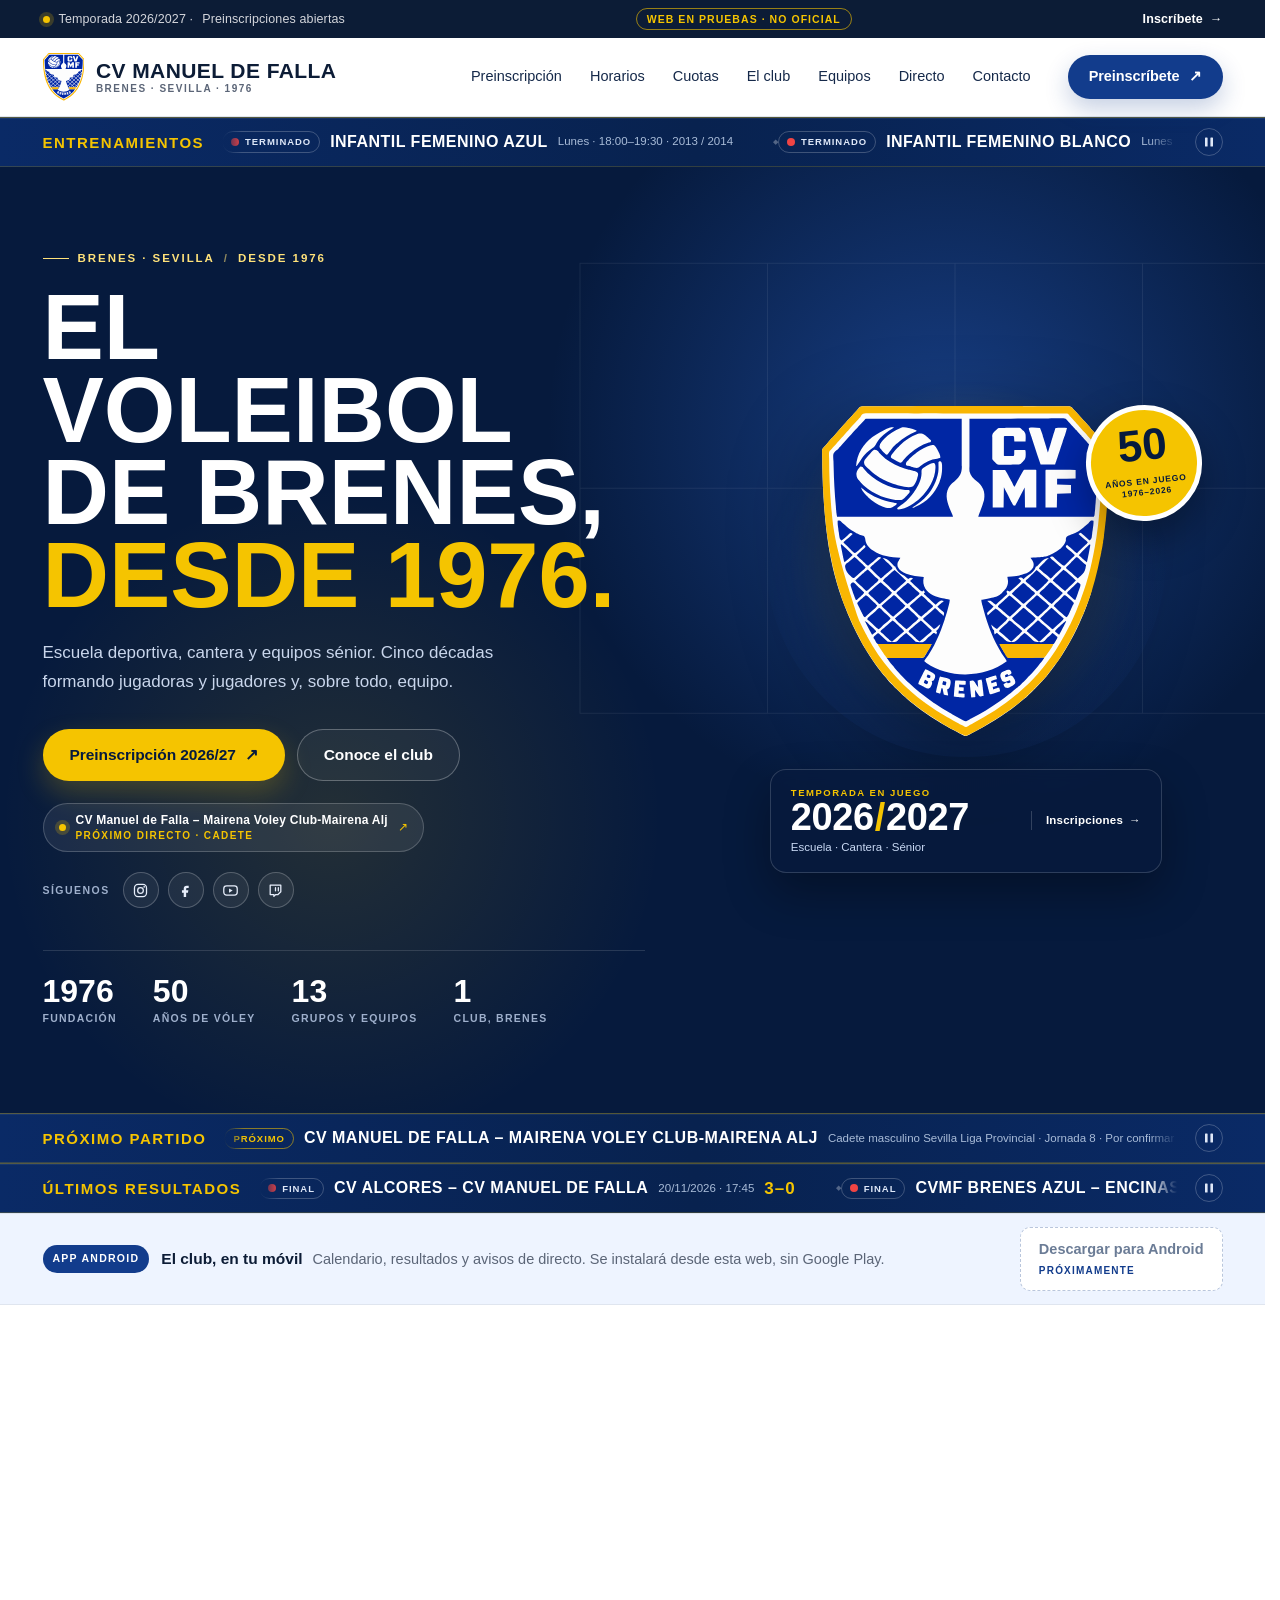
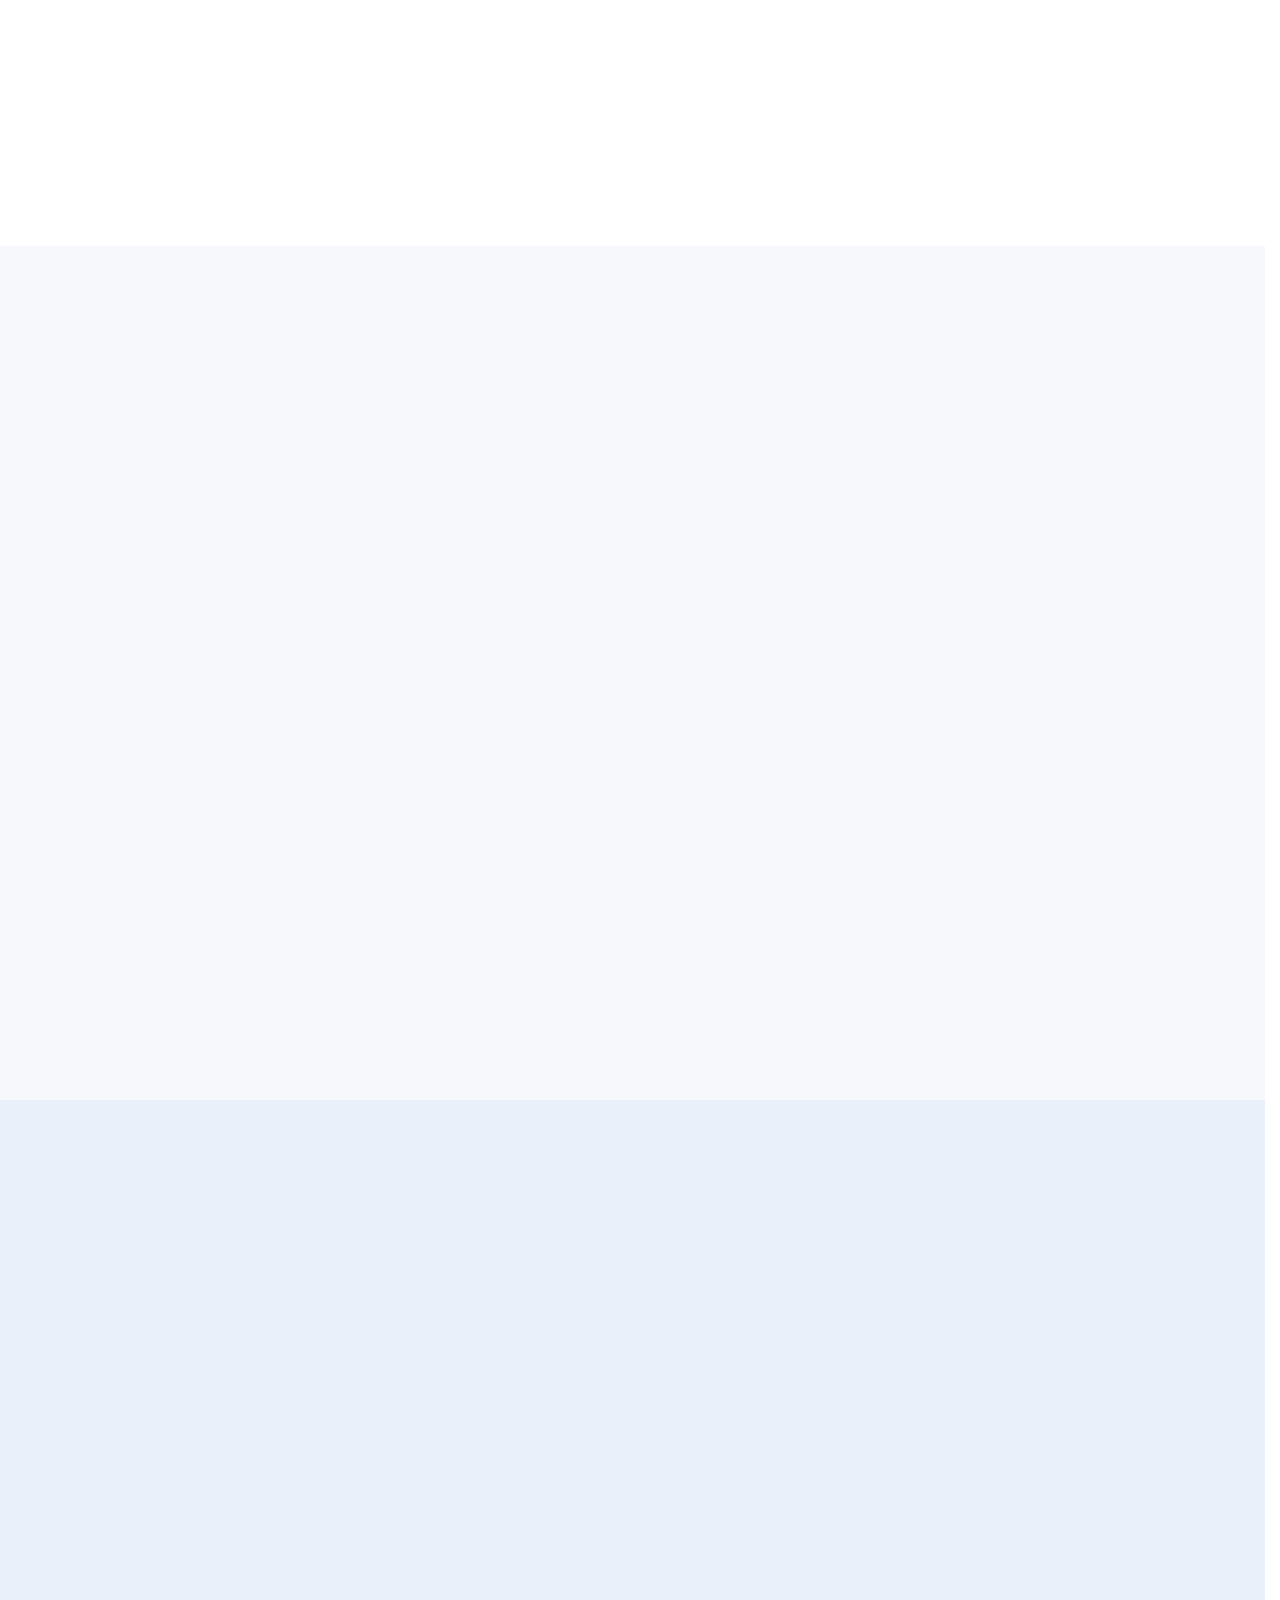
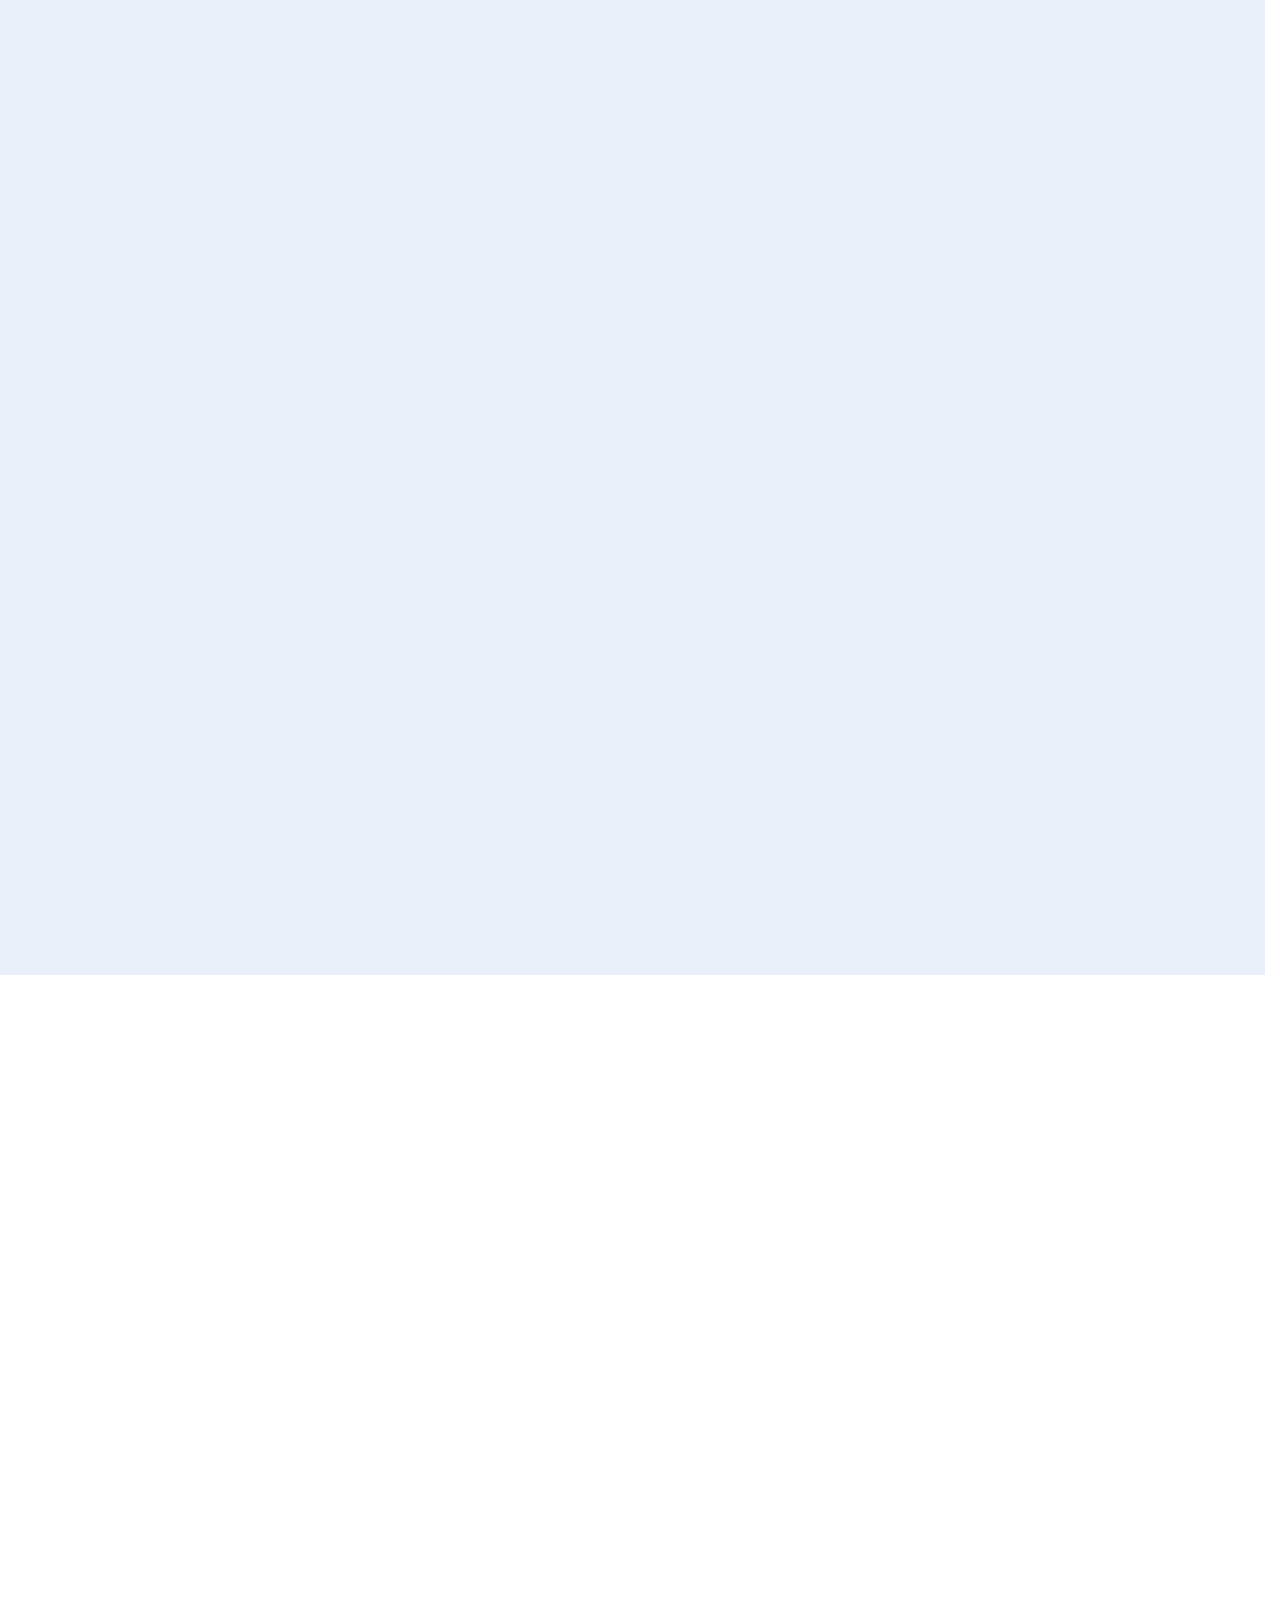
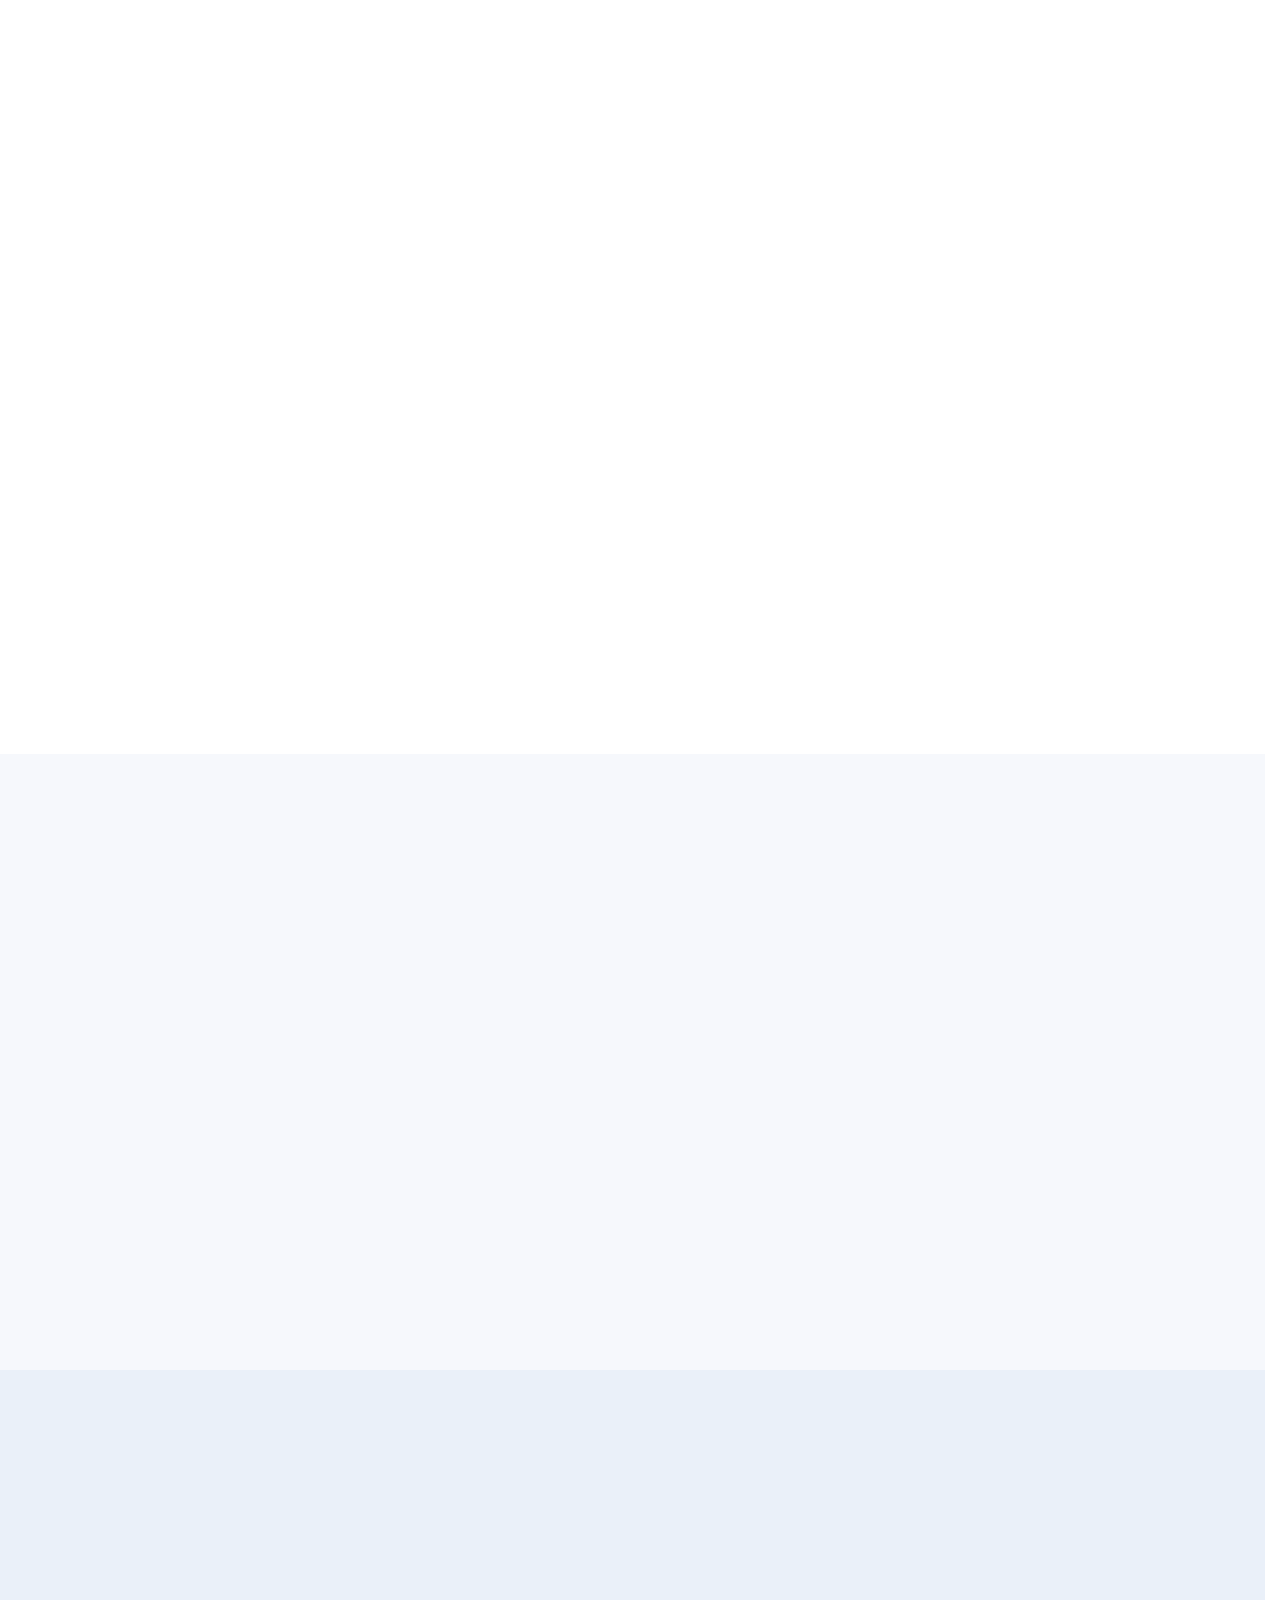
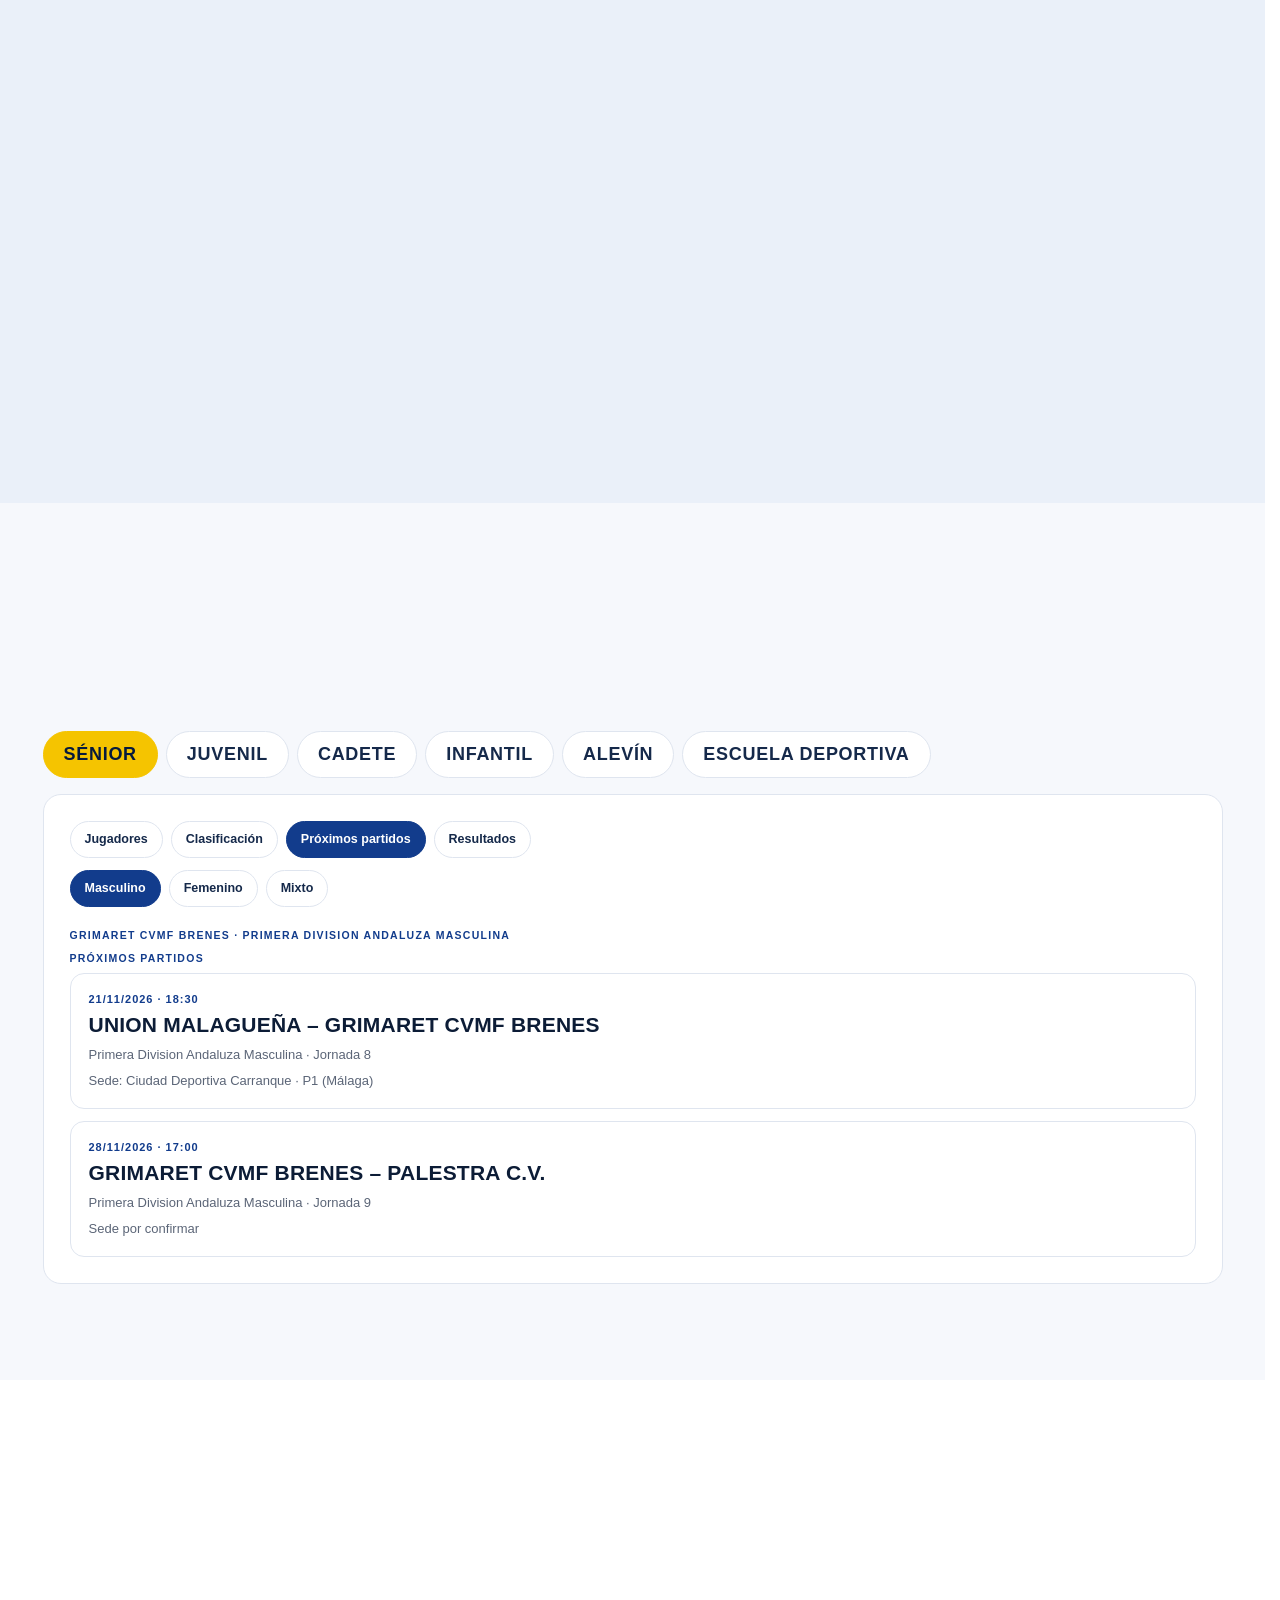
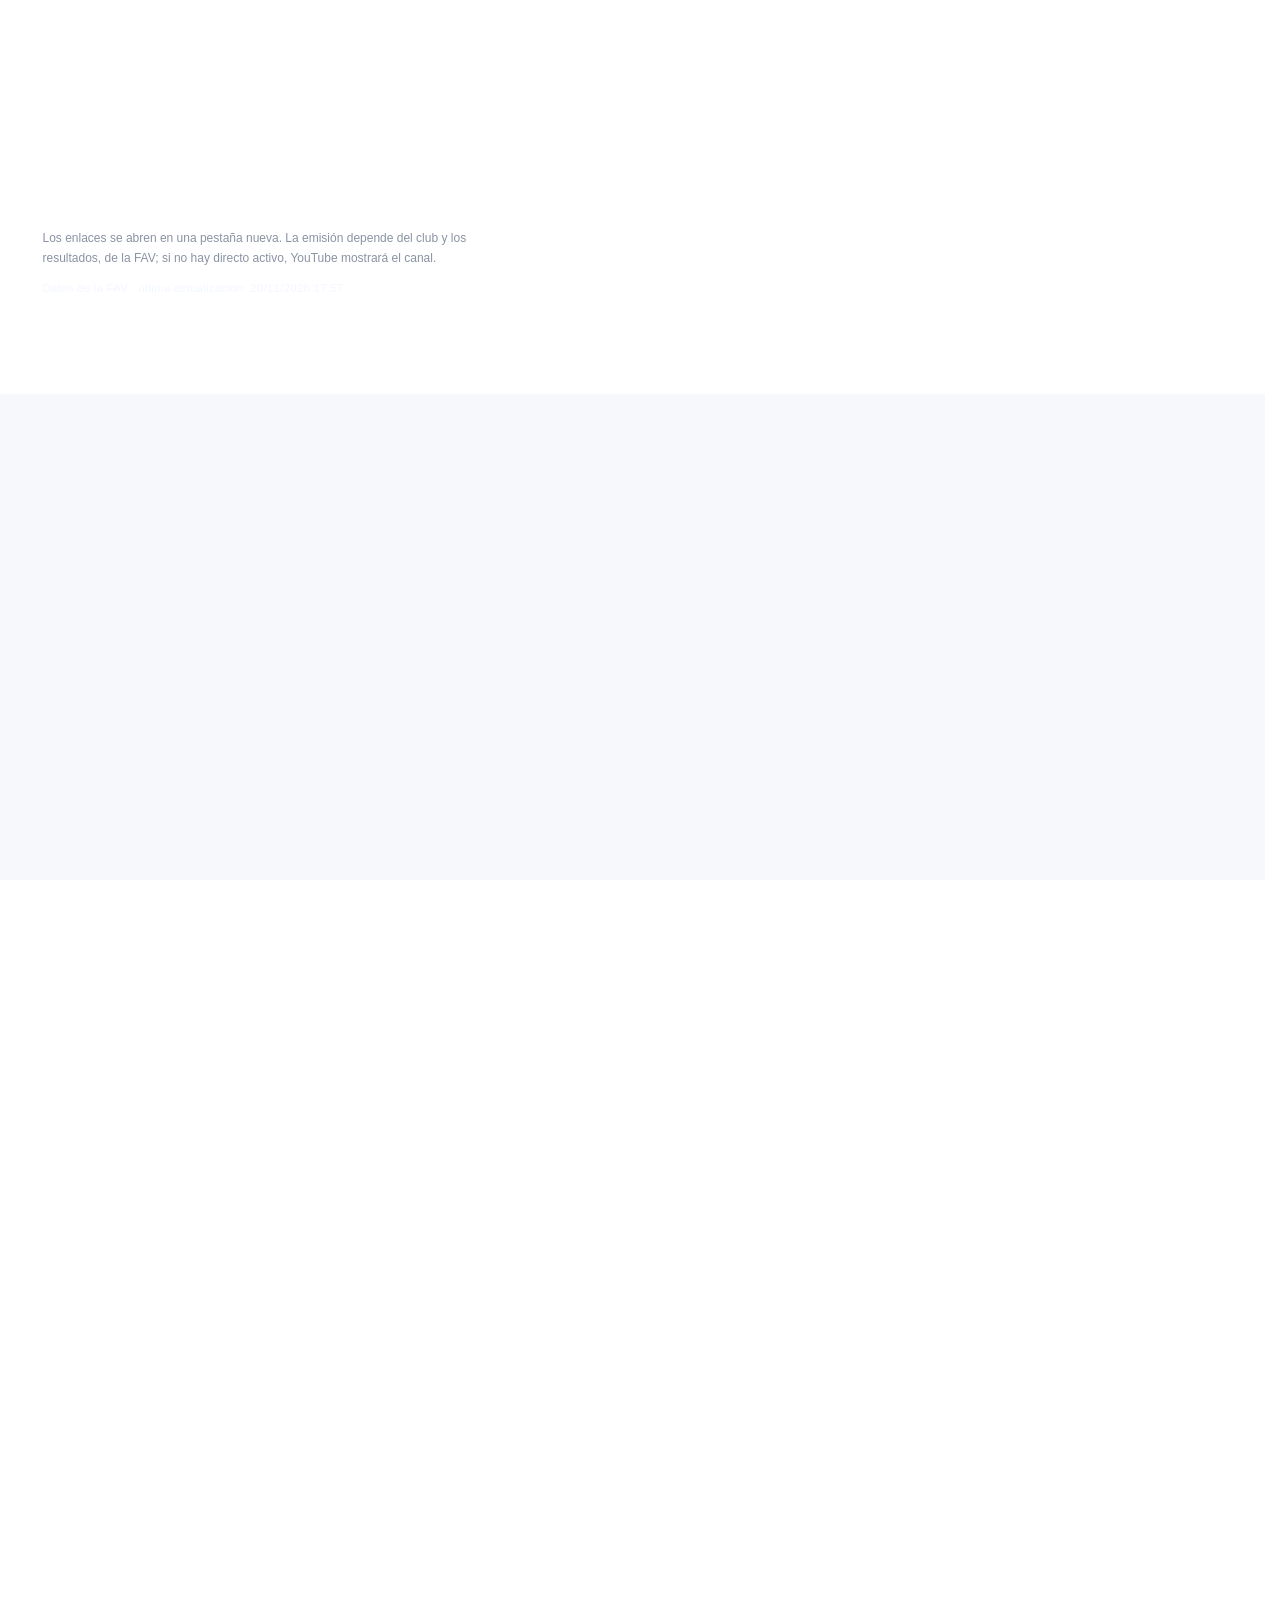
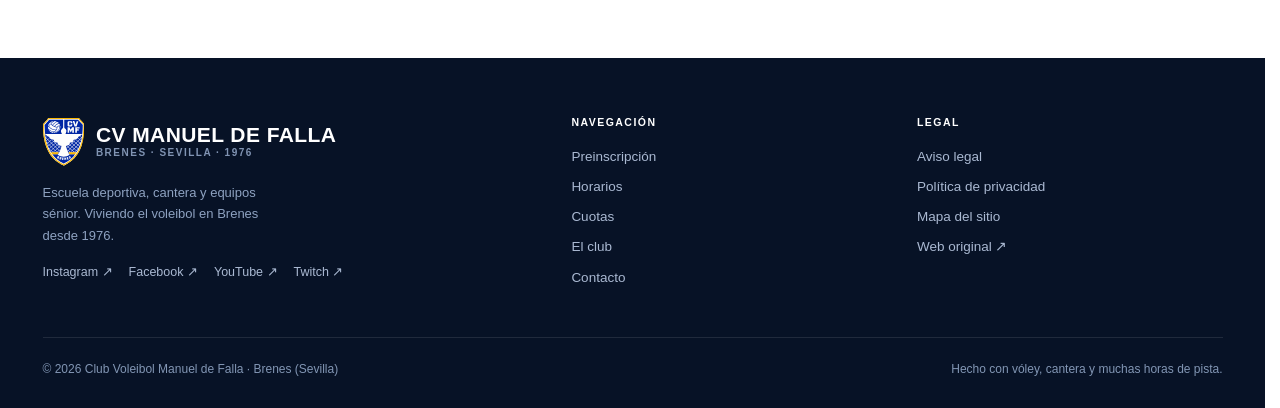
==== commit 109f9c83: "Actualiza partidos del club desde la FAV" ====
--- a/index.html
+++ b/index.html
@@ -272,17 +272,6 @@
   "eventos": [
     {
       "evento": "CV Alcores – CV Manuel de Falla",
-      "categoria": "Cadete",
-      "competicion": "Cadete masculino Sevilla Liga Provincial · Jornada 7",
-      "fecha": "20/11/2026 · 17:45",
-      "marcador": "",
-      "estado": "next",
-      "youtube": "",
-      "fav": "https://www.favoley.net/publico/seccion.php?seccion=competicion&id=1314&vista=calendario&grupo=91&fase=115",
-      "sede": "Pabellon Placido Fernandez Viagas · P1 (Alcalá de Guadaíra)"
-    },
-    {
-      "evento": "CV Alcores – CV Manuel de Falla",
       "categoria": "Juvenil",
       "competicion": "Juvenil masculino Sevilla Liga Provincial · Jornada 6",
       "fecha": "21/11/2026 · 11:30",
@@ -348,6 +337,16 @@
       "sede": "Pabellon Municipal de Villaverde del Rio · P1"
     },
     {
+      "evento": "CV Manuel de Falla – Mairena Voley Club-Mairena Alj",
+      "categoria": "Cadete",
+      "competicion": "Cadete masculino Sevilla Liga Provincial · Jornada 8",
+      "fecha": "Por confirmar",
+      "marcador": "",
+      "estado": "next",
+      "youtube": "",
+      "fav": "https://www.favoley.net/publico/seccion.php?seccion=competicion&id=1314&vista=calendario&grupo=91&fase=115"
+    },
+    {
       "evento": "CV Utrera – Mgs Seguros CVMF Brenes",
       "categoria": "Alevín",
       "competicion": "Alevin masculino Sevilla Liga Provincial · Jornada 4",
@@ -376,17 +375,6 @@
       "estado": "next",
       "youtube": "",
       "fav": "https://www.favoley.net/publico/seccion.php?seccion=competicion&id=1260&vista=calendario&grupo=153&fase=227"
-    },
-    {
-      "evento": "CV Manuel de Falla – Kairós",
-      "categoria": "Cadete",
-      "competicion": "Cadete masculino Sevilla Liga Provincial · Jornada 5",
-      "fecha": "07/11/2026 · 09:30",
-      "marcador": "0–3",
-      "estado": "final",
-      "youtube": "",
-      "fav": "https://www.favoley.net/publico/seccion.php?seccion=competicion&id=1314&vista=calendario&grupo=91&fase=115",
-      "sede": "Complejo Polideportivo Raúl Fernández Pavón (Brenes)"
     },
     {
       "evento": "CVMF Brenes Azul – Golden Team",
@@ -486,6 +474,17 @@
       "youtube": "",
       "fav": "https://www.favoley.net/publico/seccion.php?seccion=competicion&id=1260&vista=calendario&grupo=153&fase=227",
       "sede": "Pabellon La Estacion · P3 (Fuentes de Andalucía)"
+    },
+    {
+      "evento": "CV Alcores – CV Manuel de Falla",
+      "categoria": "Cadete",
+      "competicion": "Cadete masculino Sevilla Liga Provincial · Jornada 7",
+      "fecha": "20/11/2026 · 17:45",
+      "marcador": "3–0",
+      "estado": "final",
+      "youtube": "",
+      "fav": "https://www.favoley.net/publico/seccion.php?seccion=competicion&id=1314&vista=calendario&grupo=91&fase=115",
+      "sede": "Pabellon Placido Fernandez Viagas · P1 (Alcalá de Guadaíra)"
     }
   ]
 }
@@ -493,7 +492,7 @@
 
   <script type="application/json" id="equipos-data">
 {
-  "actualizado": "20/11/2026 17:52",
+  "actualizado": "20/11/2026 17:57",
   "equipos": [
     {
       "categoria": "Sénior",
@@ -1122,28 +1121,16 @@
         }
       ],
       "proximo": {
-        "evento": "CV Alcores – CV Manuel de Falla",
+        "evento": "CV Manuel de Falla – Mairena Voley Club-Mairena Alj",
         "categoria": "Cadete",
-        "competicion": "Cadete masculino Sevilla Liga Provincial · Jornada 7",
-        "fecha": "20/11/2026 · 17:45",
+        "competicion": "Cadete masculino Sevilla Liga Provincial · Jornada 8",
+        "fecha": "Por confirmar",
         "marcador": "",
         "estado": "next",
         "youtube": "",
-        "fav": "https://www.favoley.net/publico/seccion.php?seccion=competicion&id=1314&vista=calendario&grupo=91&fase=115",
-        "sede": "Pabellon Placido Fernandez Viagas · P1 (Alcalá de Guadaíra)"
+        "fav": "https://www.favoley.net/publico/seccion.php?seccion=competicion&id=1314&vista=calendario&grupo=91&fase=115"
       },
       "proximos": [
-        {
-          "evento": "CV Alcores – CV Manuel de Falla",
-          "categoria": "Cadete",
-          "competicion": "Cadete masculino Sevilla Liga Provincial · Jornada 7",
-          "fecha": "20/11/2026 · 17:45",
-          "marcador": "",
-          "estado": "next",
-          "youtube": "",
-          "fav": "https://www.favoley.net/publico/seccion.php?seccion=competicion&id=1314&vista=calendario&grupo=91&fase=115",
-          "sede": "Pabellon Placido Fernandez Viagas · P1 (Alcalá de Guadaíra)"
-        },
         {
           "evento": "CV Manuel de Falla – Mairena Voley Club-Mairena Alj",
           "categoria": "Cadete",
@@ -1153,9 +1140,24 @@
           "estado": "next",
           "youtube": "",
           "fav": "https://www.favoley.net/publico/seccion.php?seccion=competicion&id=1314&vista=calendario&grupo=91&fase=115"
+        },
+        {
+          "evento": "C.D. Adriano – CV Manuel de Falla",
+          "categoria": "Cadete",
+          "competicion": "Cadete masculino Sevilla Liga Provincial · Jornada 9",
+          "fecha": "Por confirmar",
+          "marcador": "",
+          "estado": "next",
+          "youtube": "",
+          "fav": "https://www.favoley.net/publico/seccion.php?seccion=competicion&id=1314&vista=calendario&grupo=91&fase=115"
         }
       ],
       "resultados": [
+        {
+          "evento": "CV Alcores – CV Manuel de Falla",
+          "fecha": "20/11/2026 · 17:45",
+          "marcador": "3–0"
+        },
         {
           "evento": "CV Manuel de Falla – Kairós",
           "fecha": "07/11/2026 · 09:30",
@@ -1175,11 +1177,6 @@
           "evento": "CV Manuel de Falla – Sitting Volley Sevilla",
           "fecha": "18/10/2026 · 18:00",
           "marcador": "3–0"
-        },
-        {
-          "evento": "CV Manuel de Falla – Palestra C.V.",
-          "fecha": "18/10/2026 · 11:00",
-          "marcador": "0–3"
         }
       ]
     },
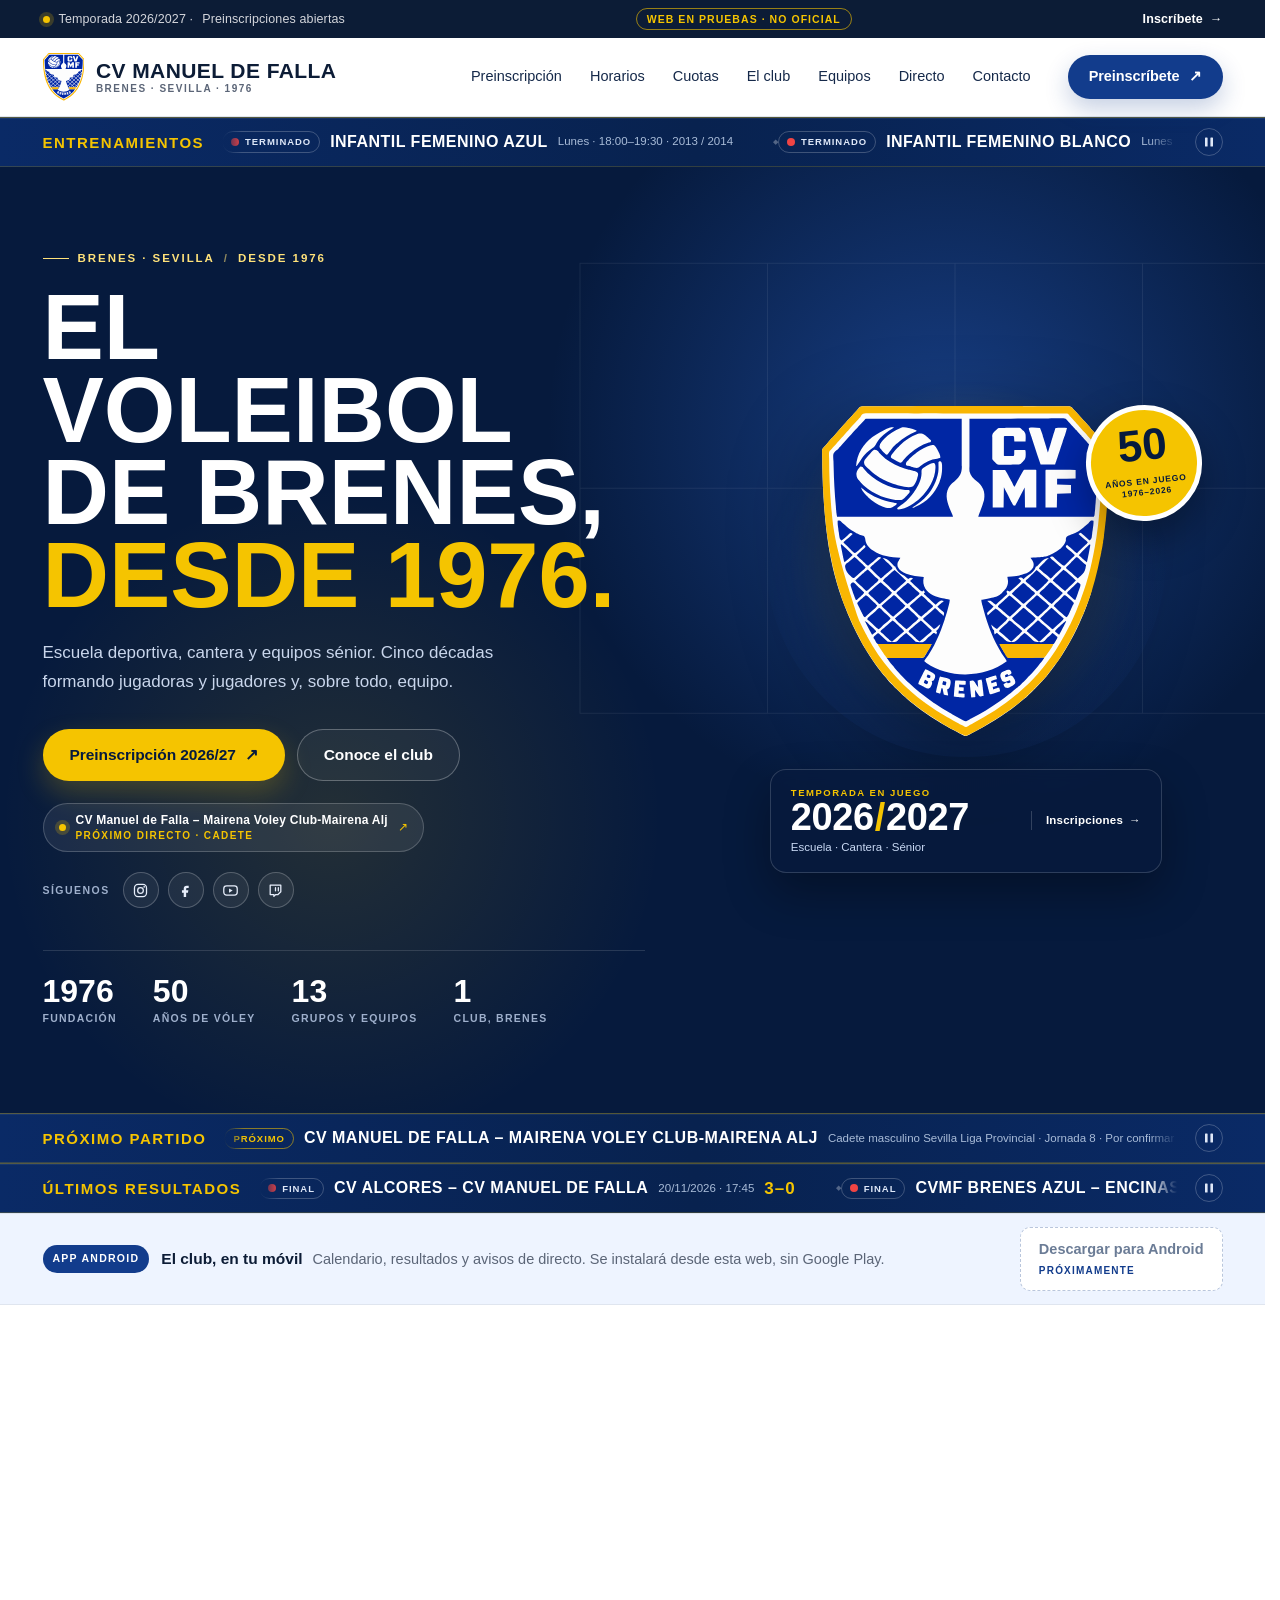
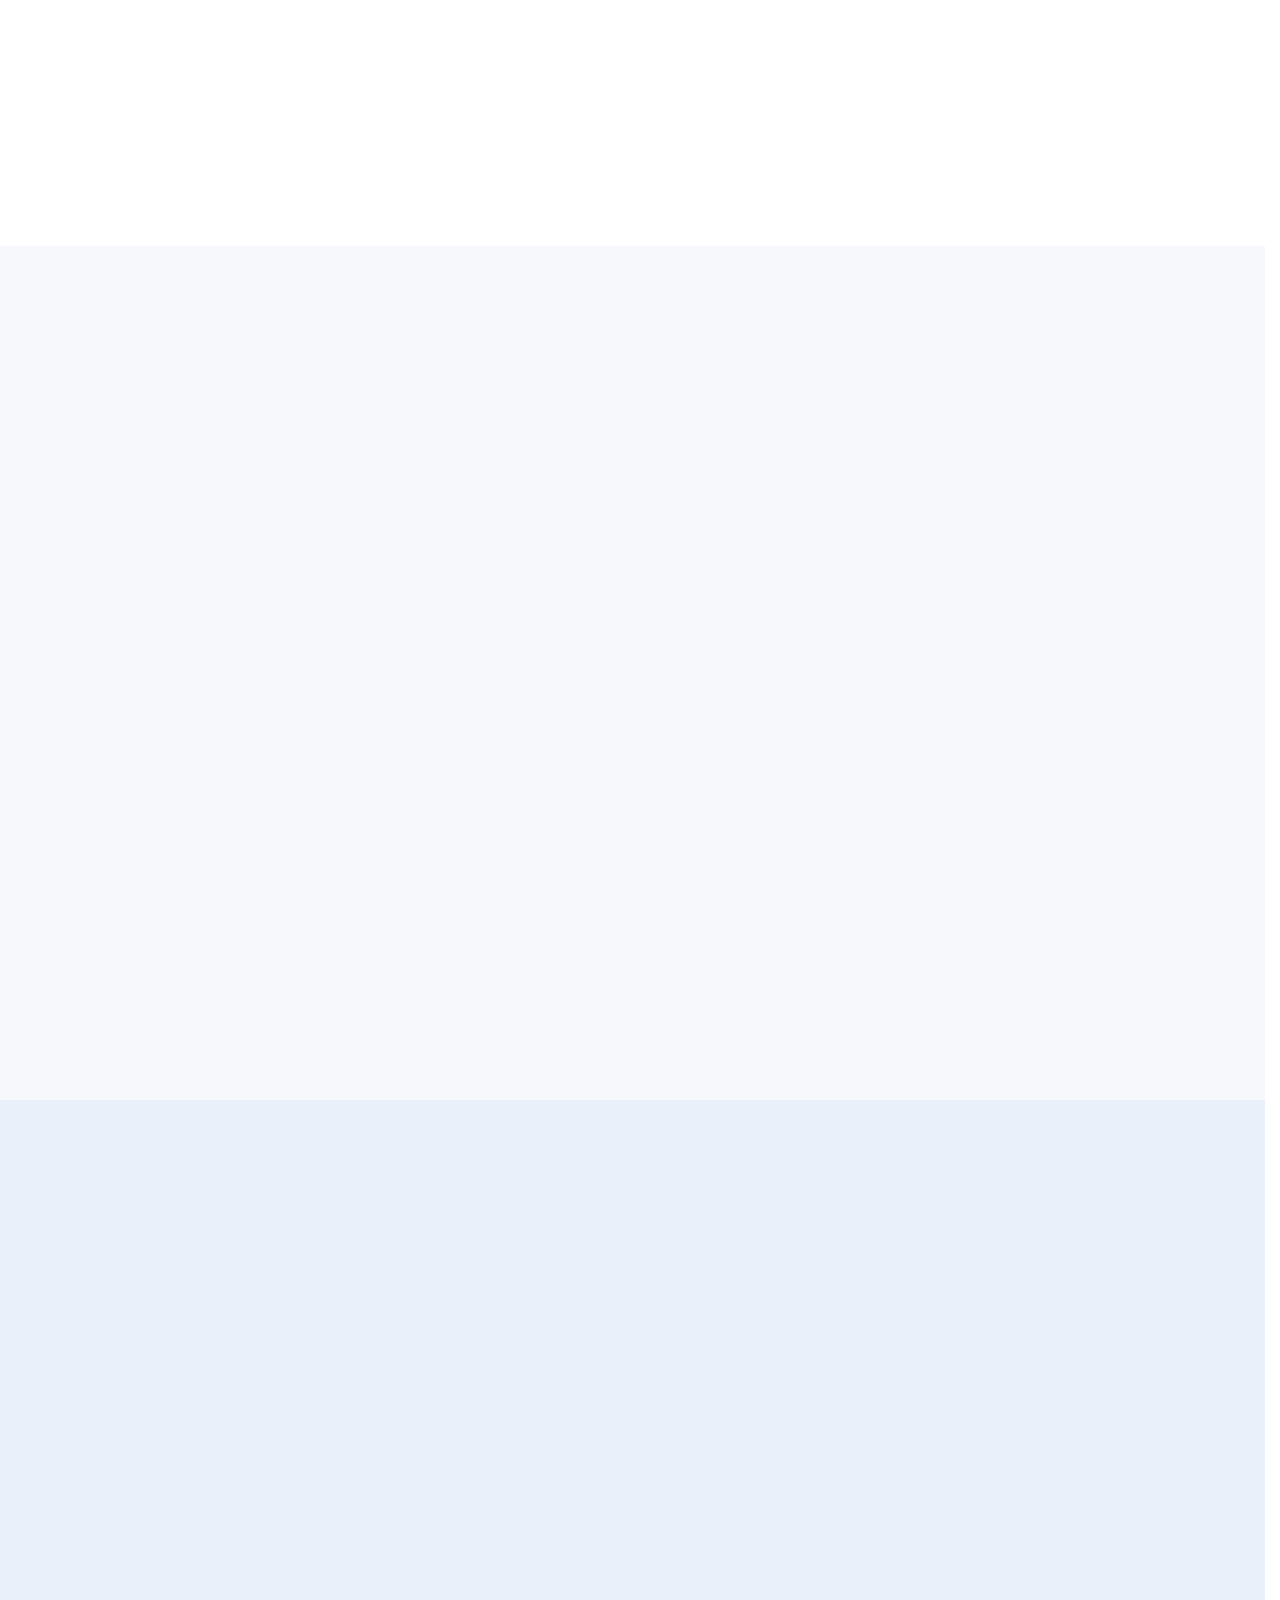
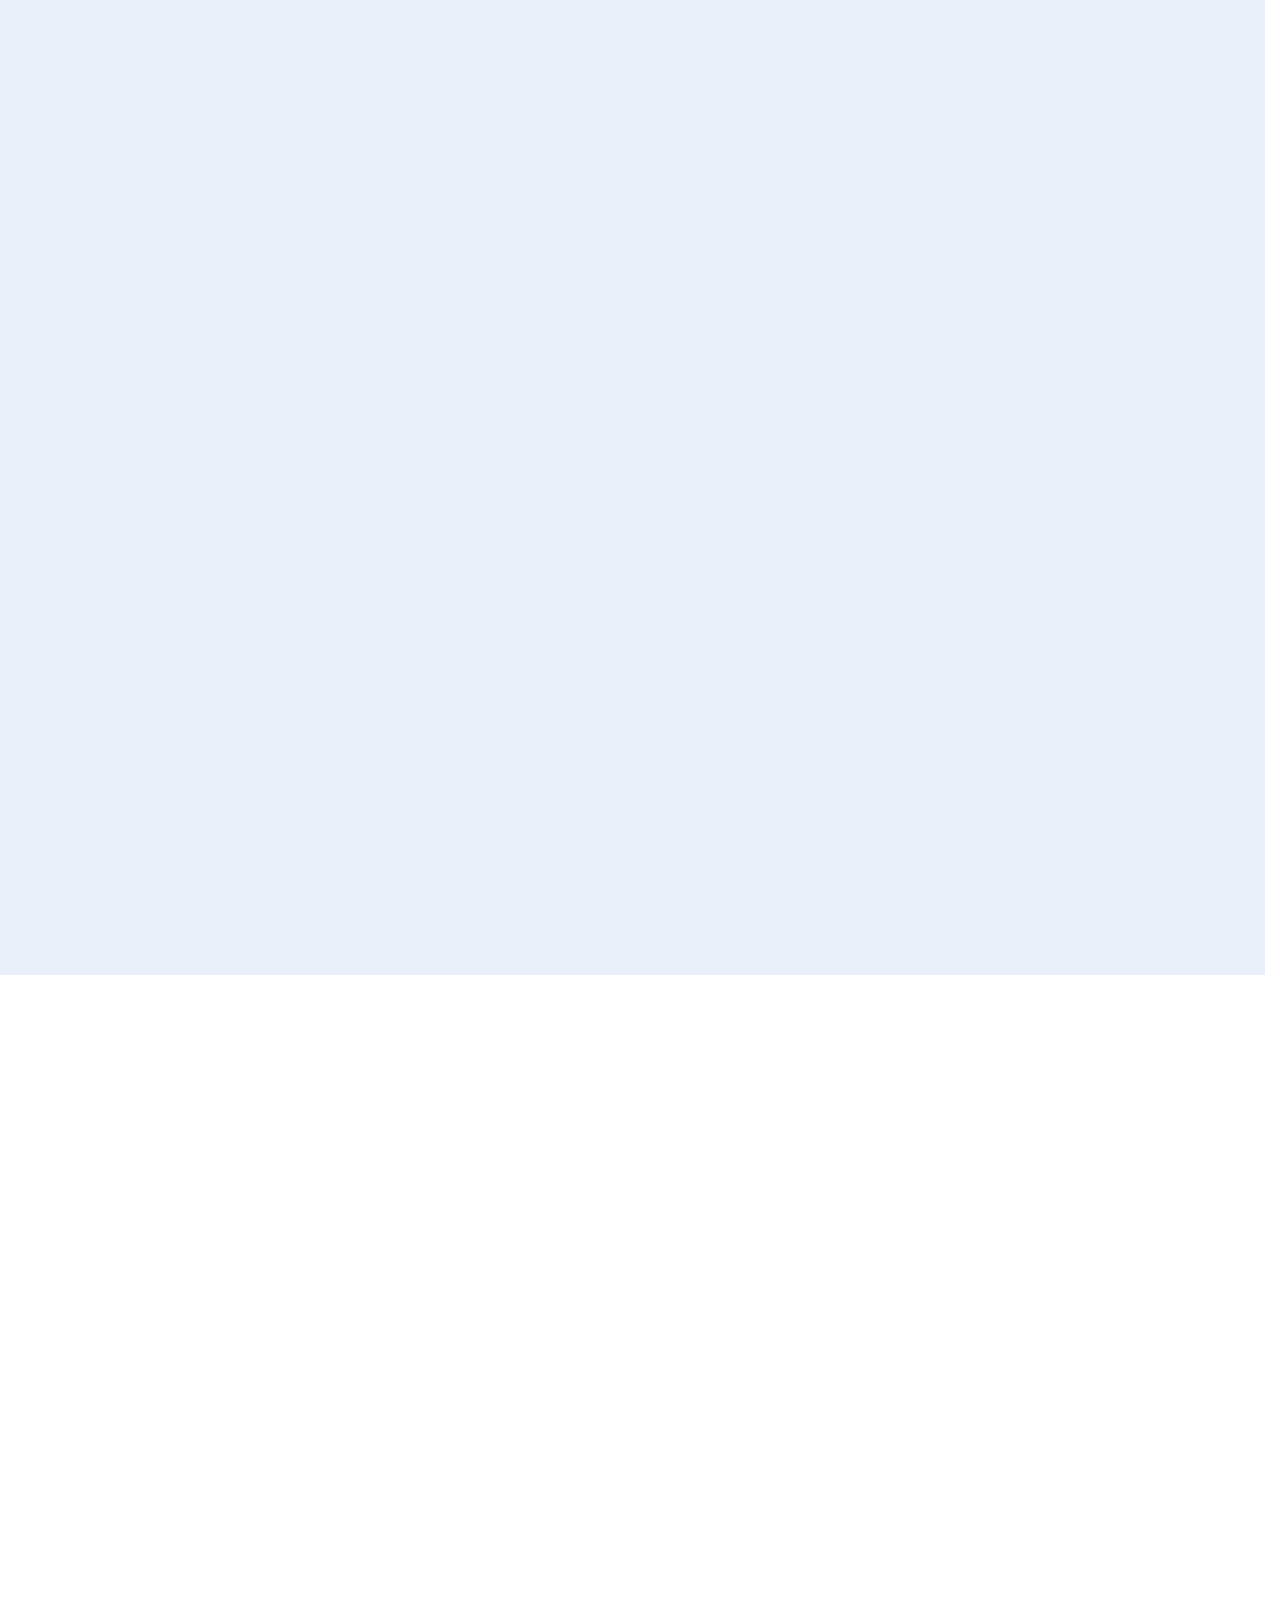
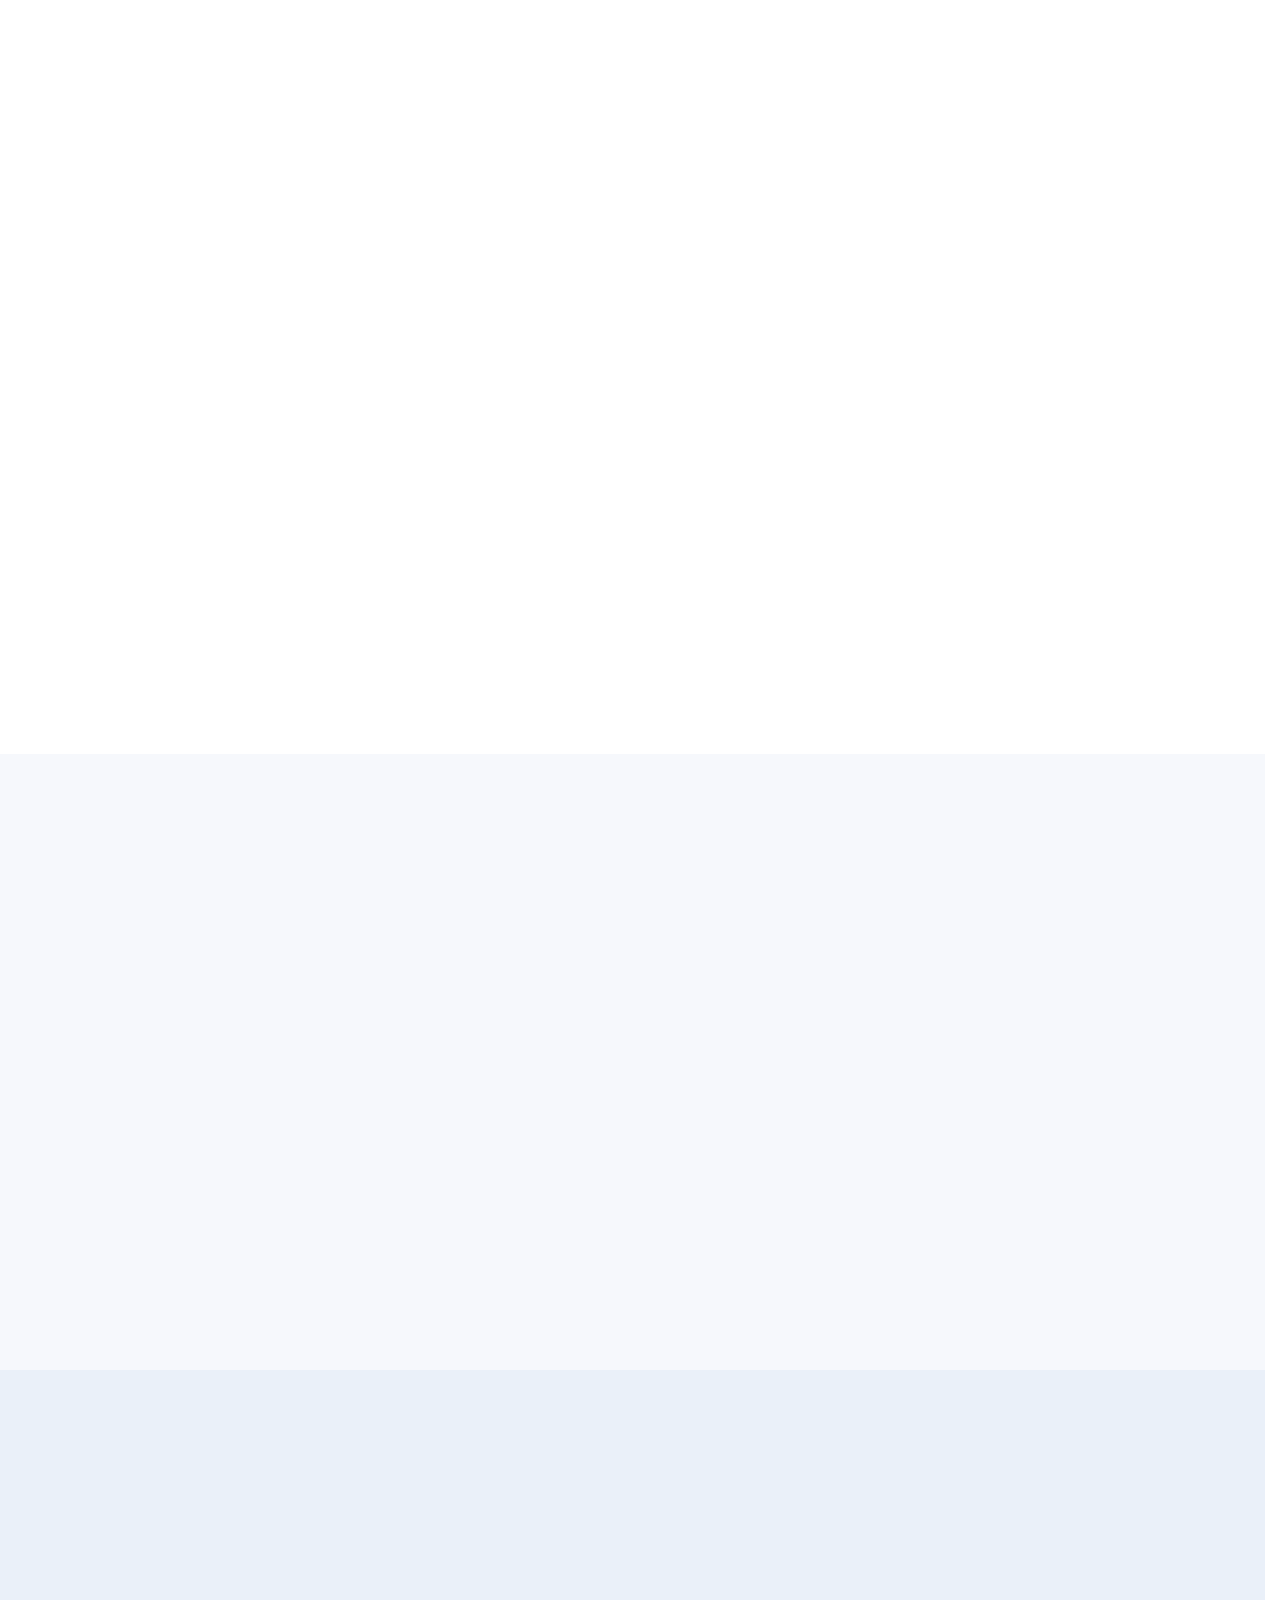
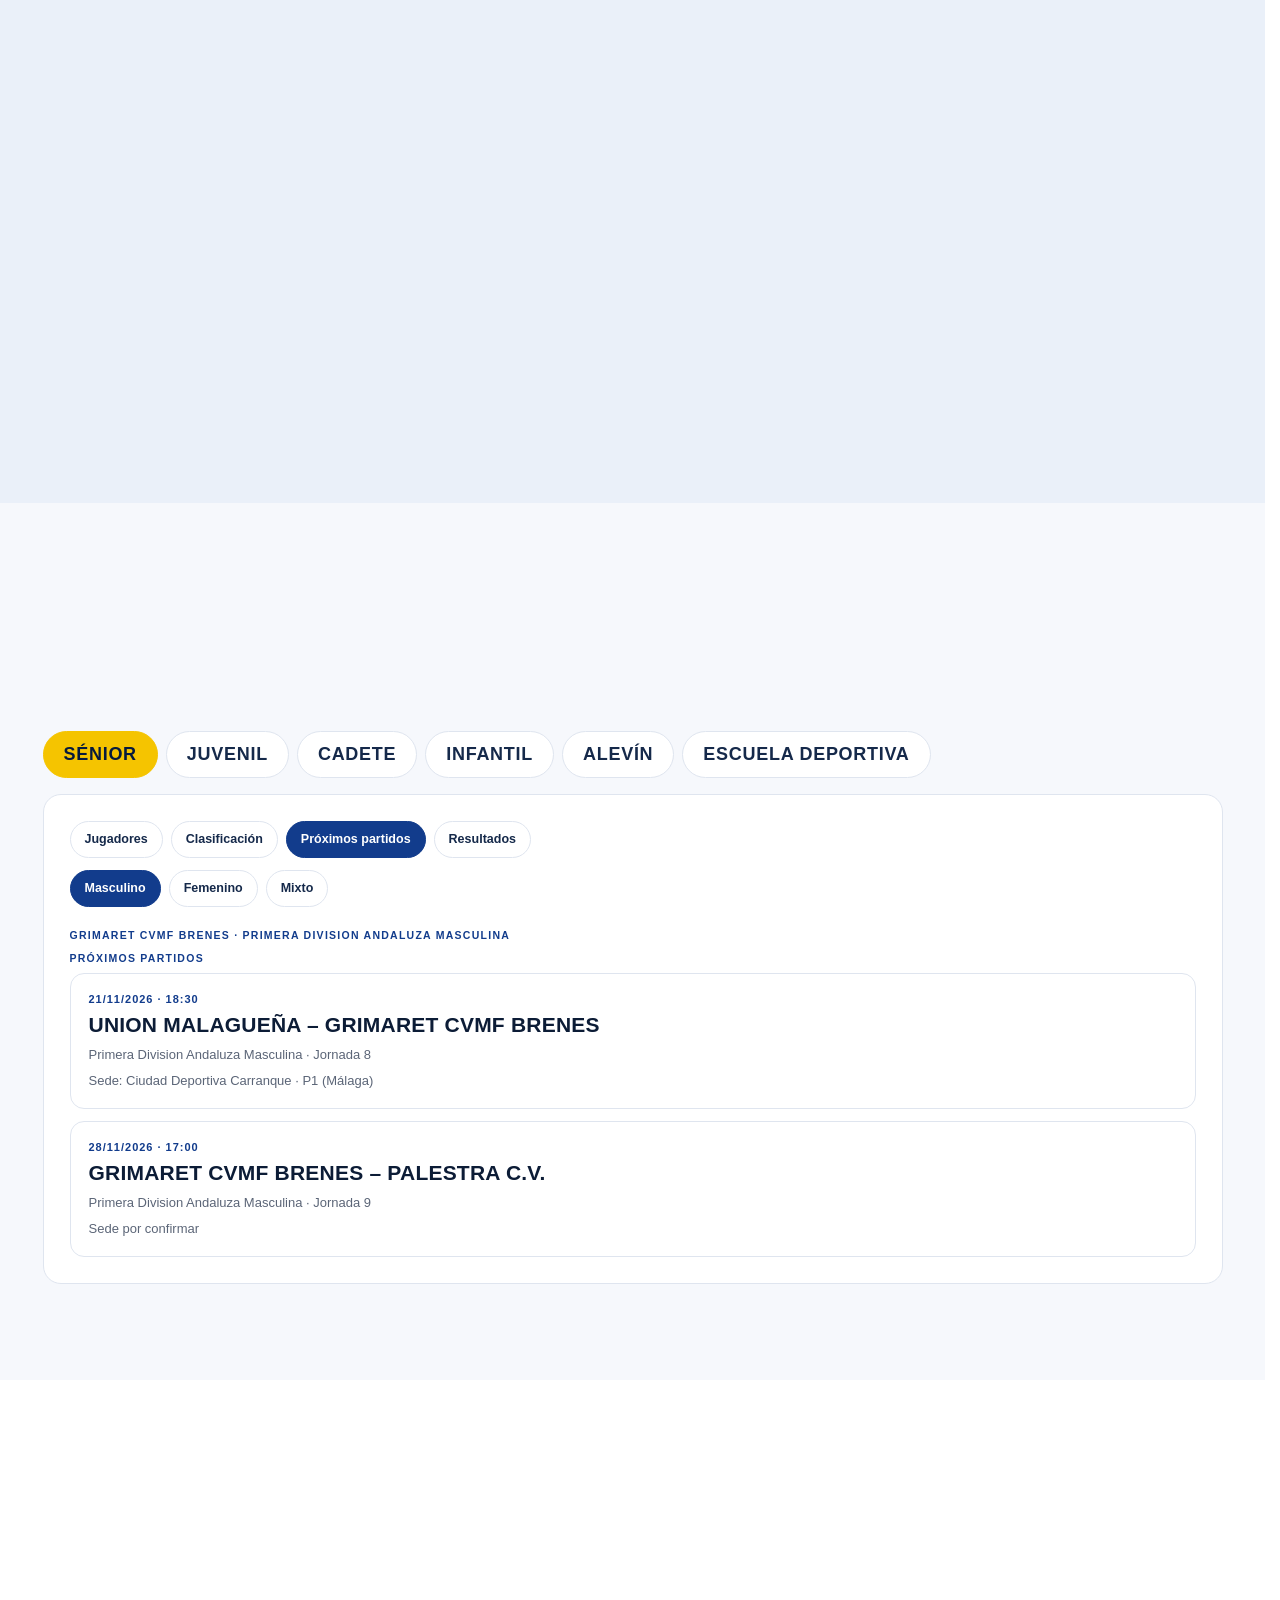
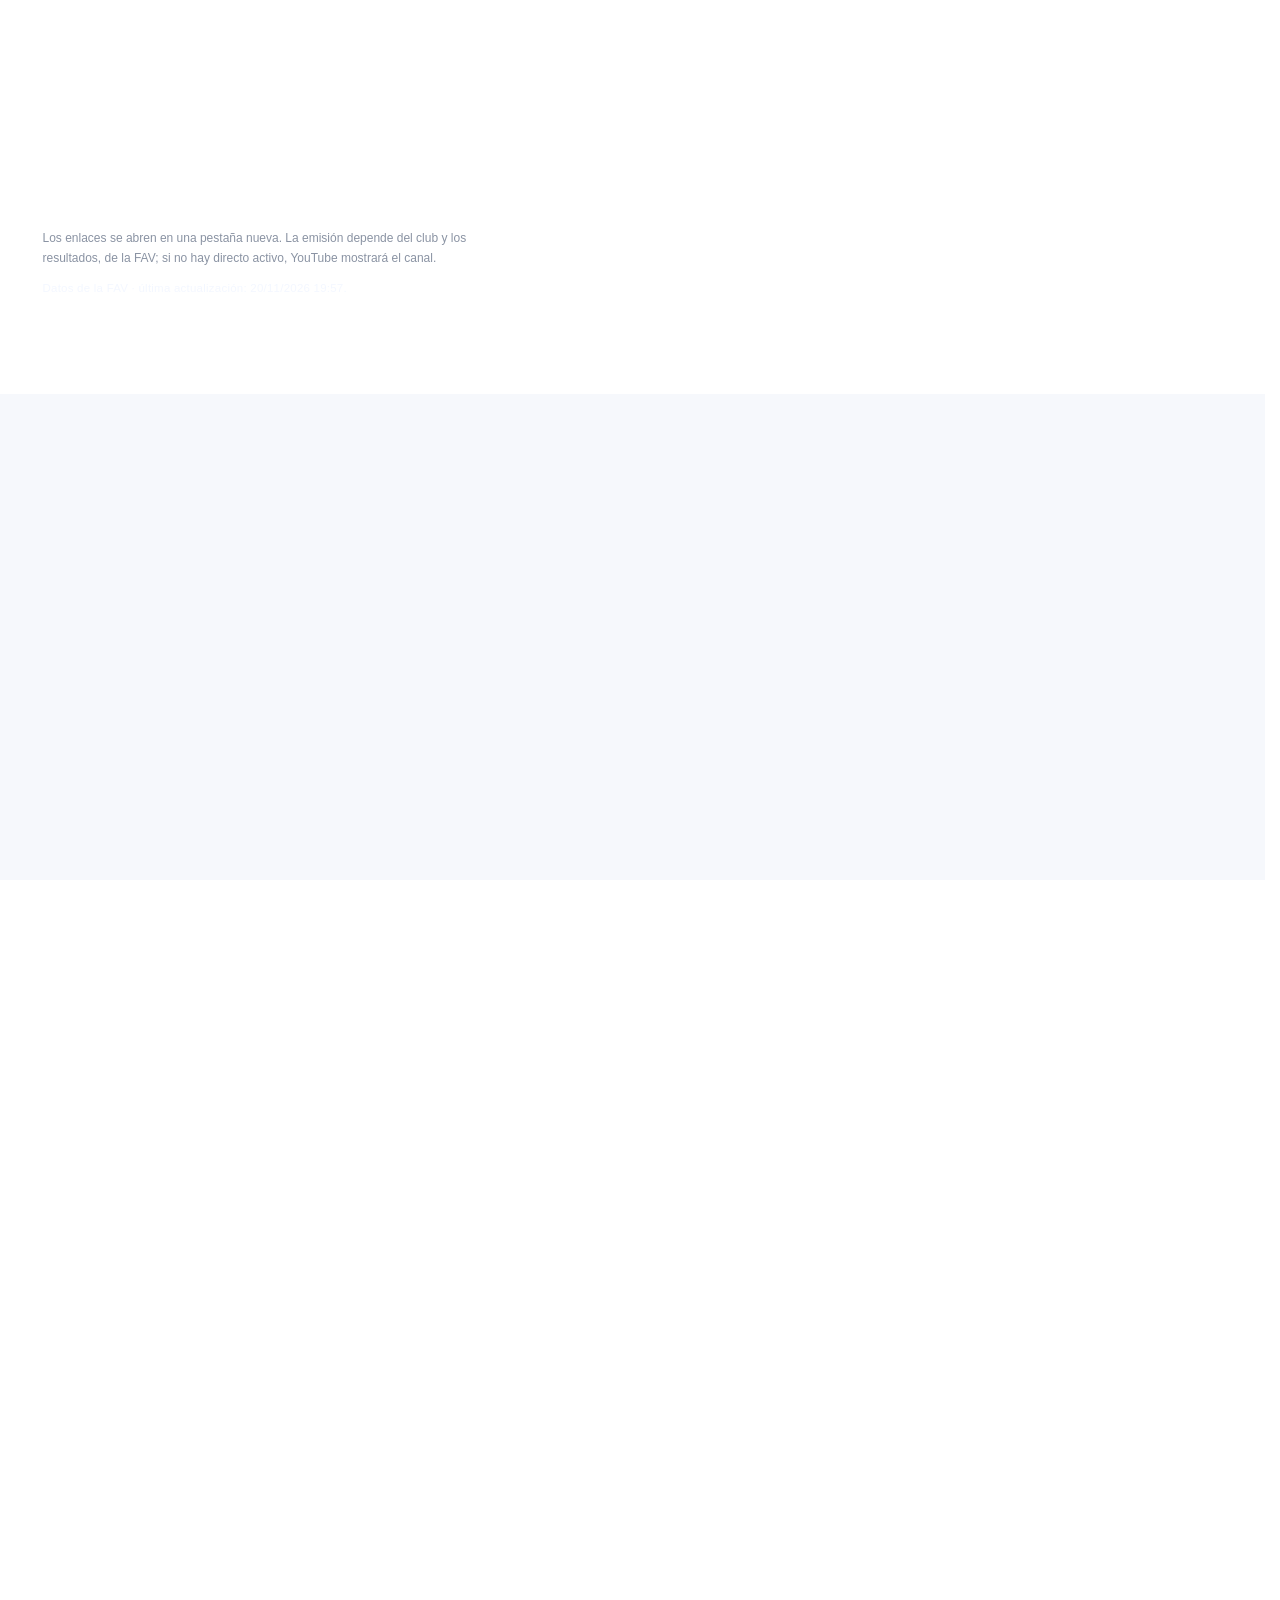
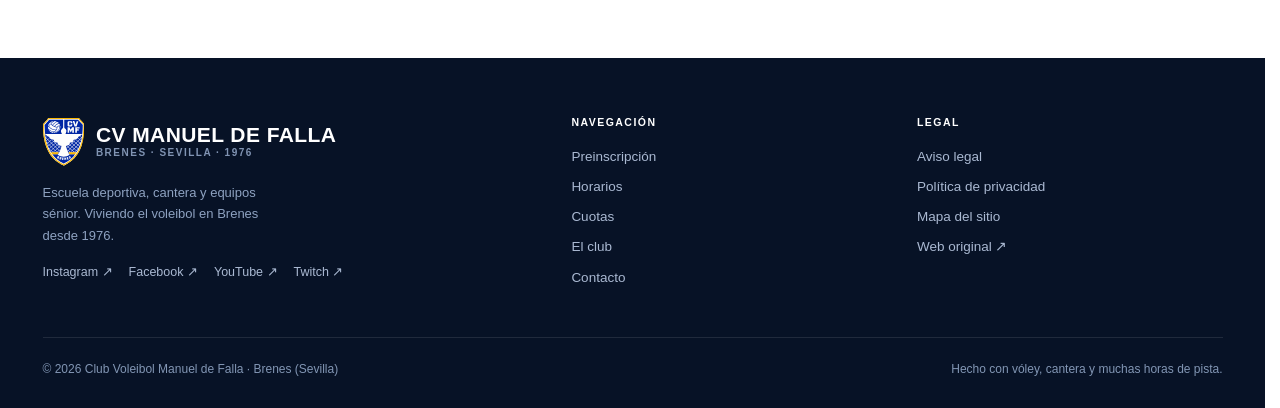
==== commit 787533b7: "Actualiza partidos del club desde la FAV" ====
--- a/index.html
+++ b/index.html
@@ -492,7 +492,7 @@
 
   <script type="application/json" id="equipos-data">
 {
-  "actualizado": "20/11/2026 17:57",
+  "actualizado": "20/11/2026 19:57",
   "equipos": [
     {
       "categoria": "Sénior",
@@ -896,6 +896,17 @@
       "clasificacion": [
         {
           "pos": "1",
+          "equipo": "Las Leonas",
+          "pts": "9",
+          "pj": "4",
+          "pg": "3",
+          "pp": "1",
+          "sf": "10",
+          "sc": "5",
+          "club": false
+        },
+        {
+          "pos": "2",
           "equipo": "CV Manuel de Falla",
           "pts": "7",
           "pj": "3",
@@ -906,7 +917,7 @@
           "club": true
         },
         {
-          "pos": "2",
+          "pos": "3",
           "equipo": "Kairós",
           "pts": "6",
           "pj": "3",
@@ -914,17 +925,6 @@
           "pp": "1",
           "sf": "7",
           "sc": "4",
-          "club": false
-        },
-        {
-          "pos": "3",
-          "equipo": "Las Leonas",
-          "pts": "6",
-          "pj": "3",
-          "pg": "2",
-          "pp": "1",
-          "sf": "7",
-          "sc": "5",
           "club": false
         },
         {
@@ -953,11 +953,11 @@
           "pos": "6",
           "equipo": "F. Cajasol Andalucía Azul",
           "pts": "0",
-          "pj": "3",
+          "pj": "4",
           "pg": "0",
-          "pp": "3",
+          "pp": "4",
           "sf": "0",
-          "sc": "9",
+          "sc": "12",
           "club": false
         }
       ],
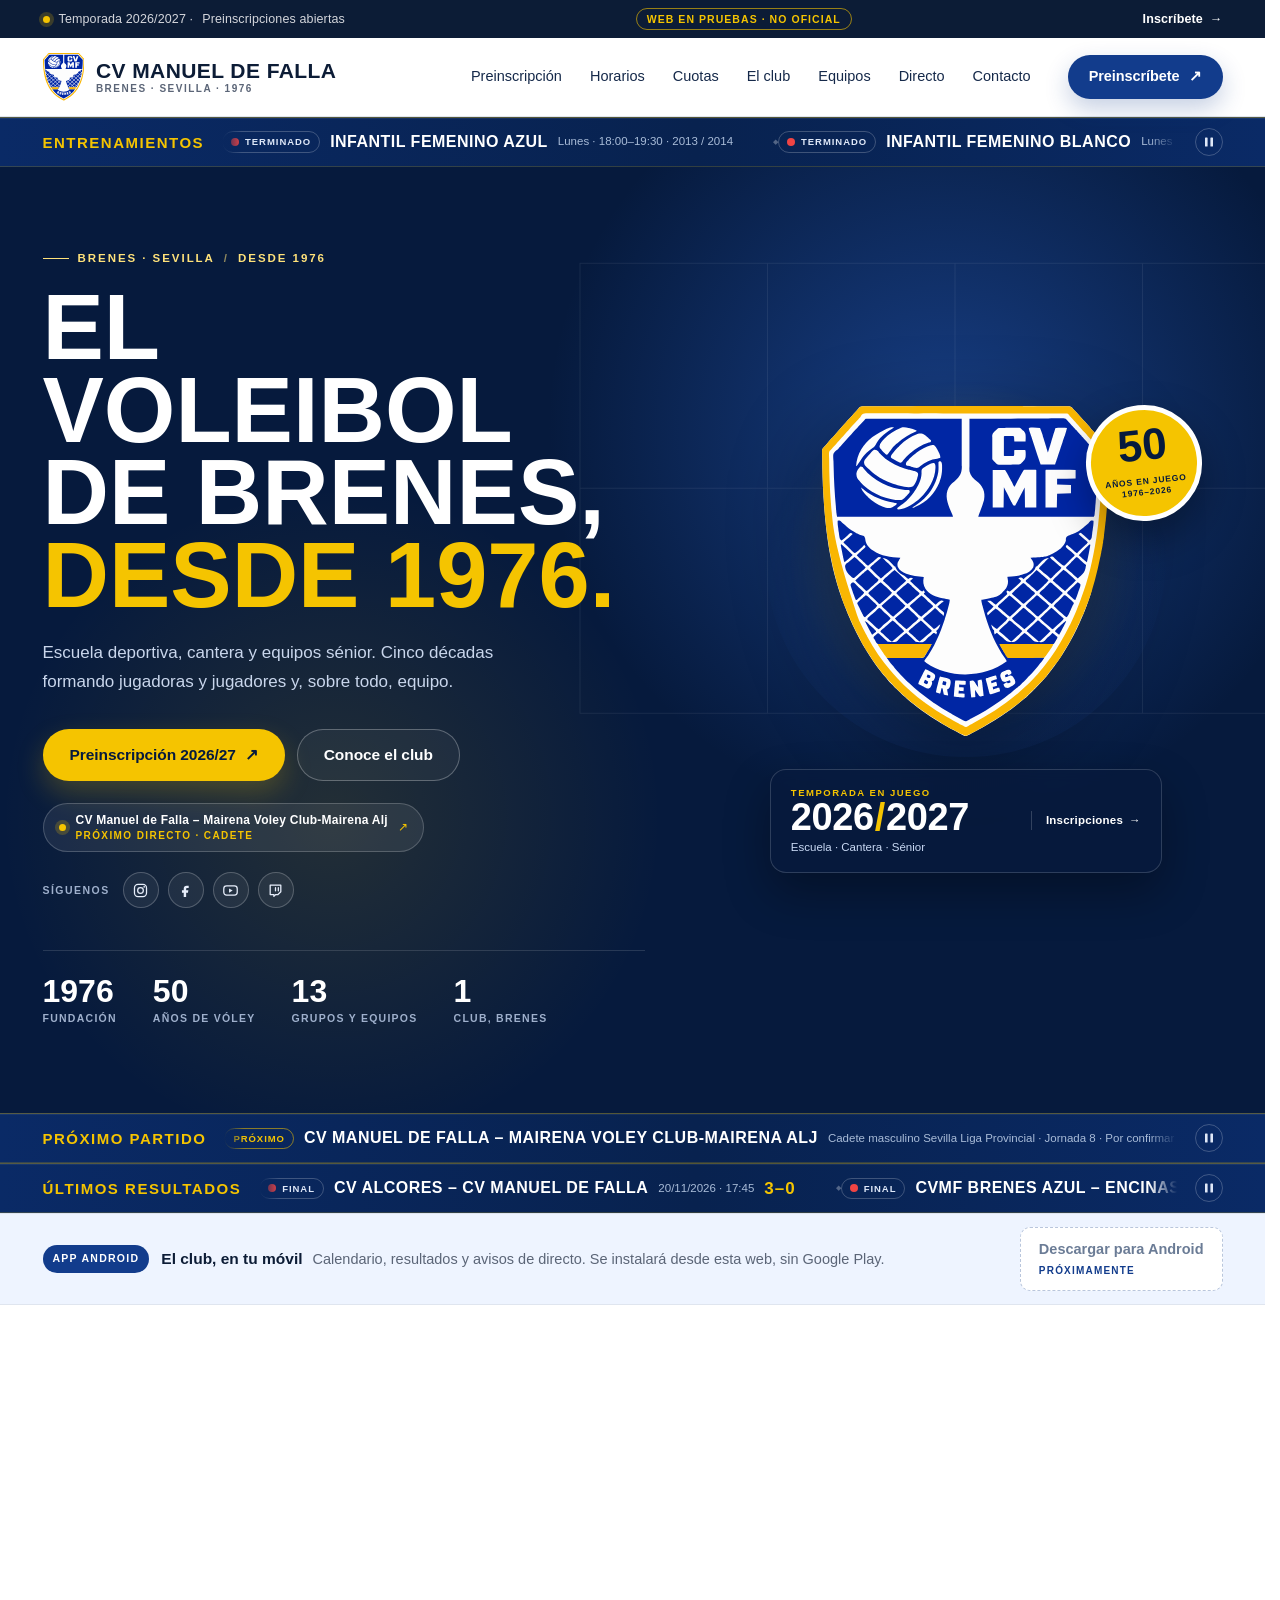
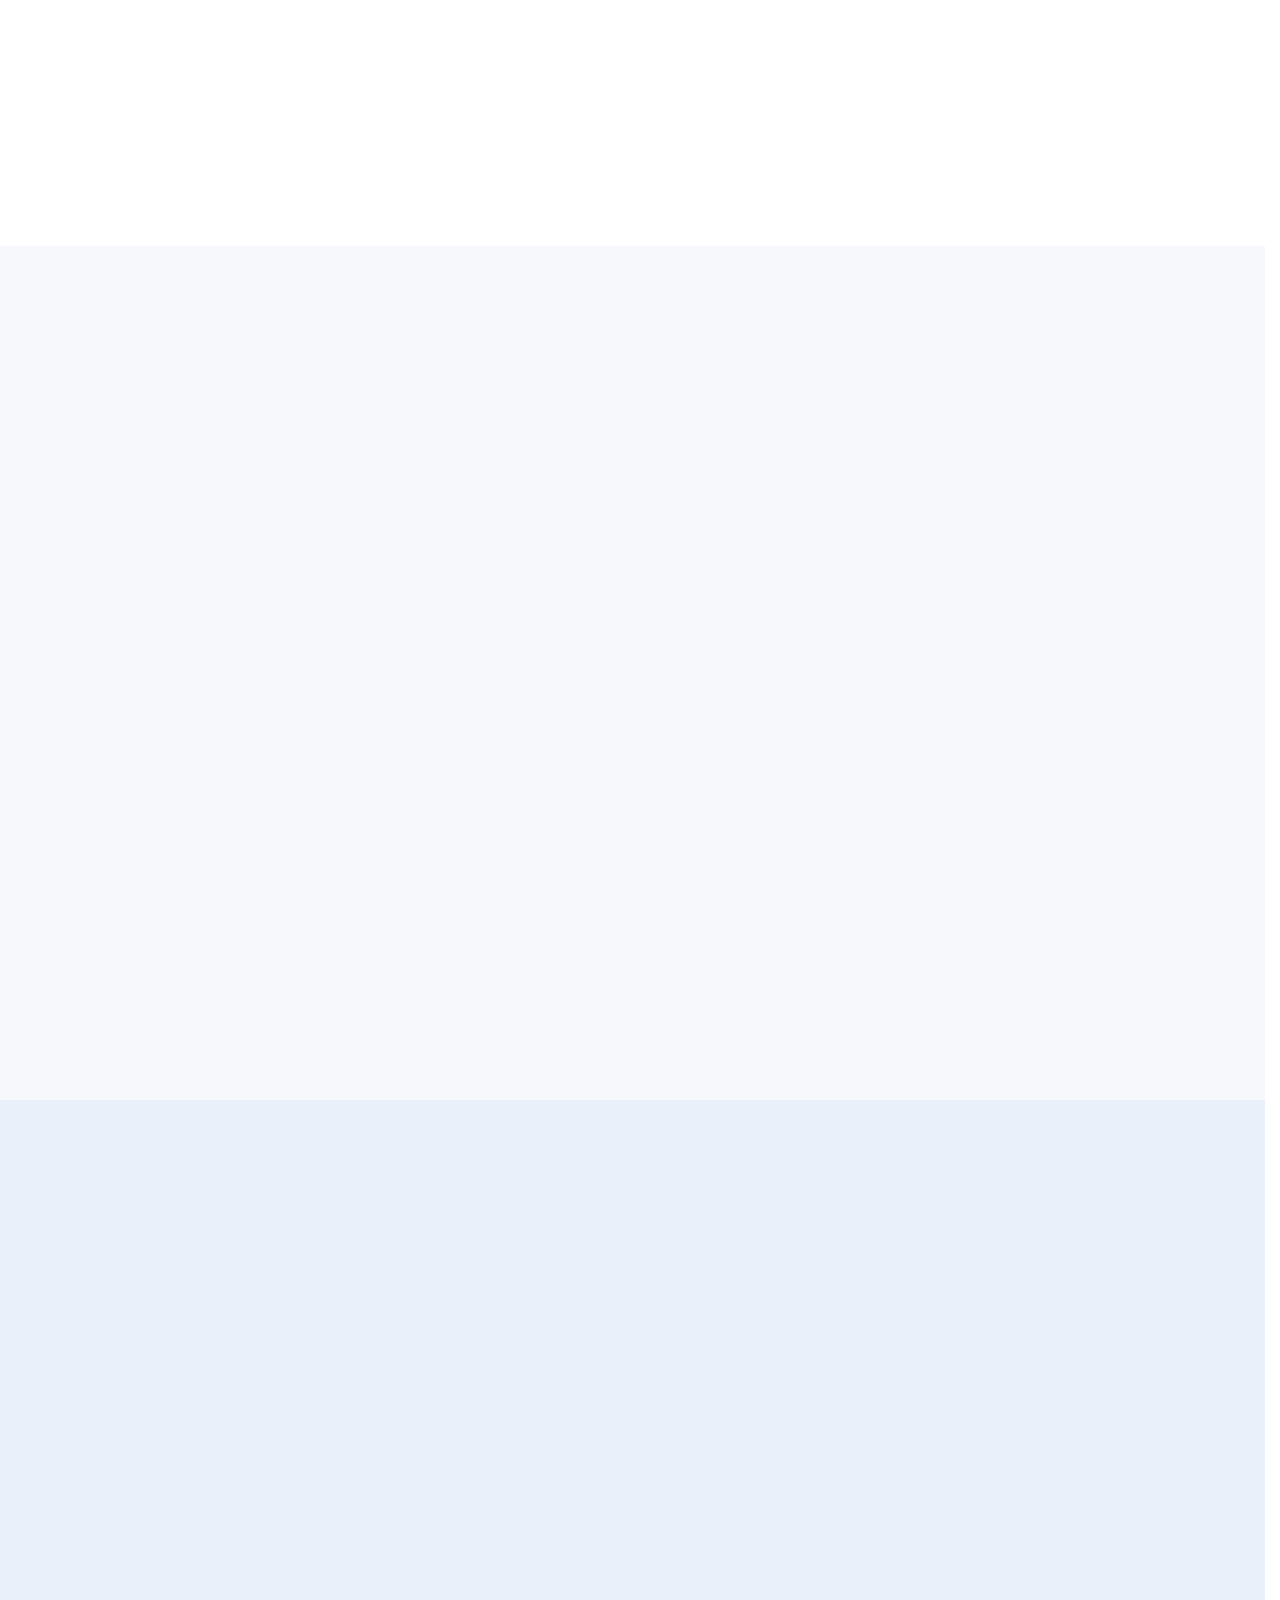
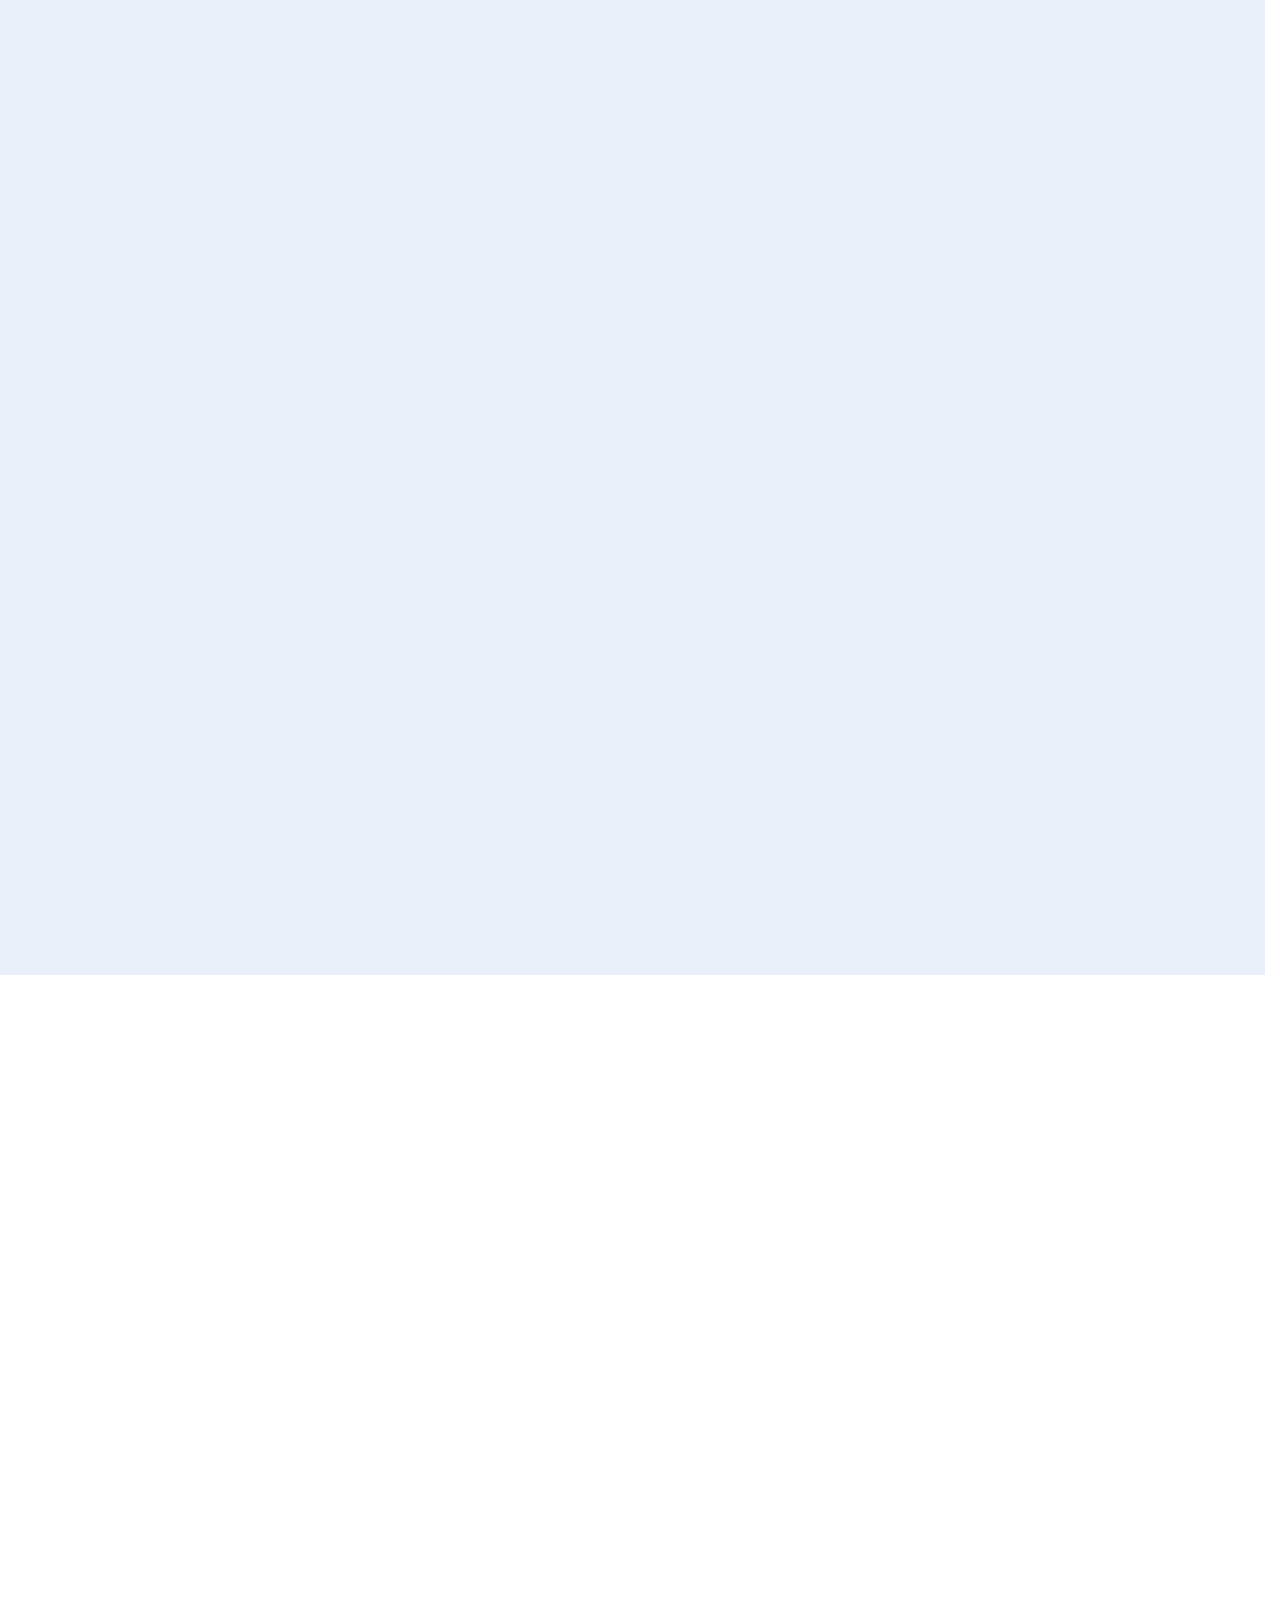
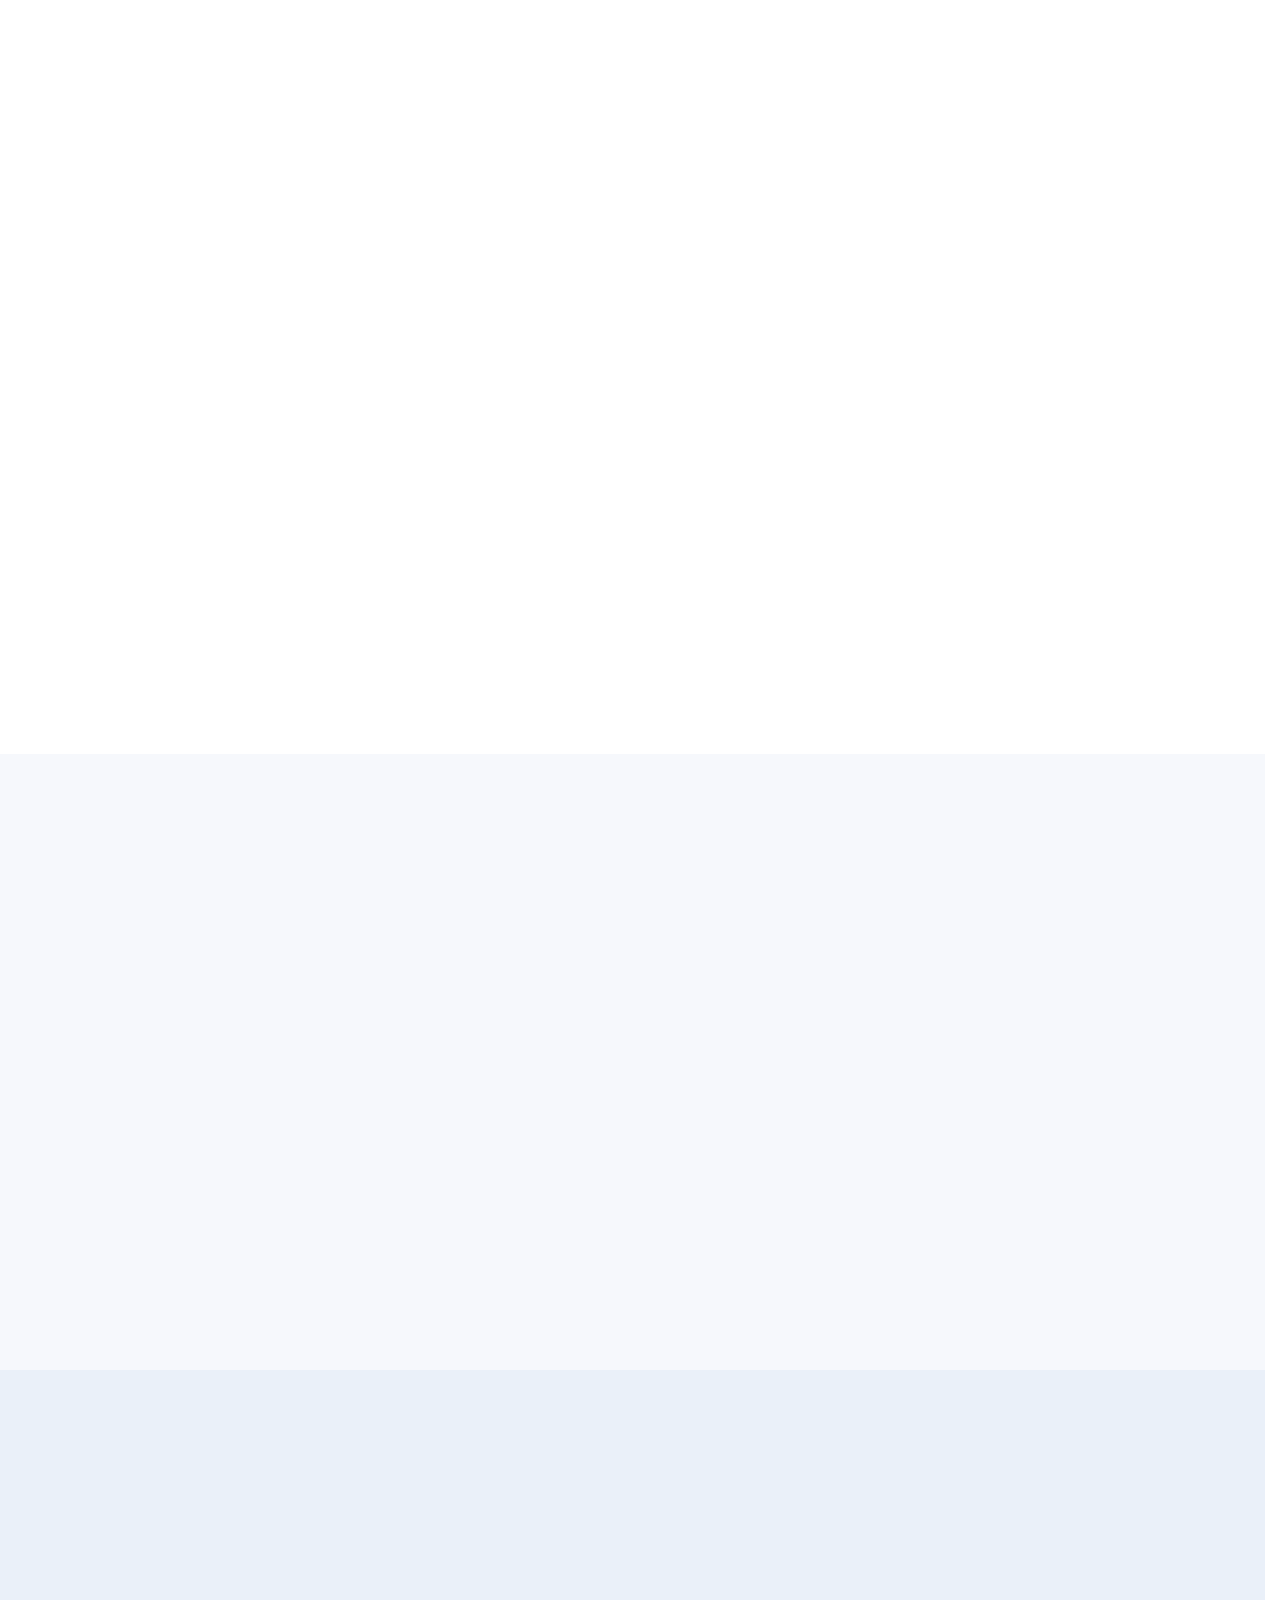
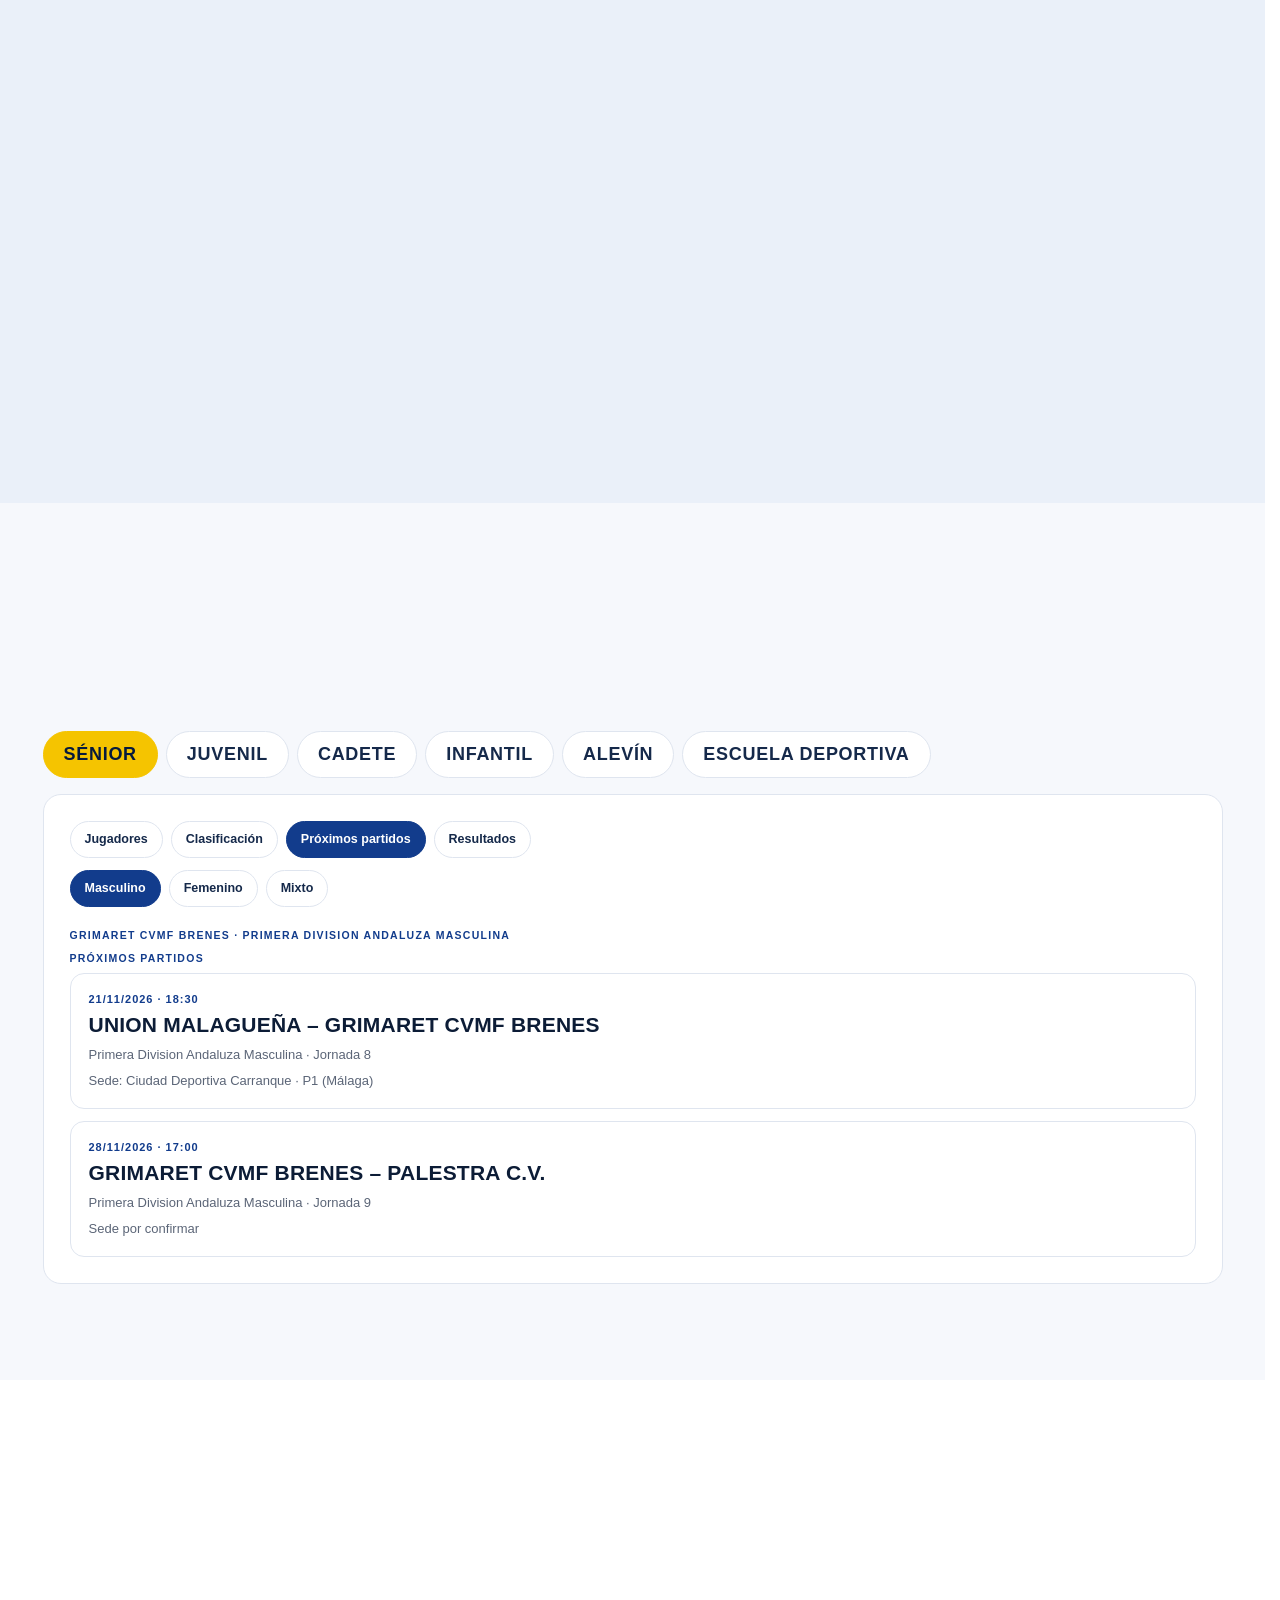
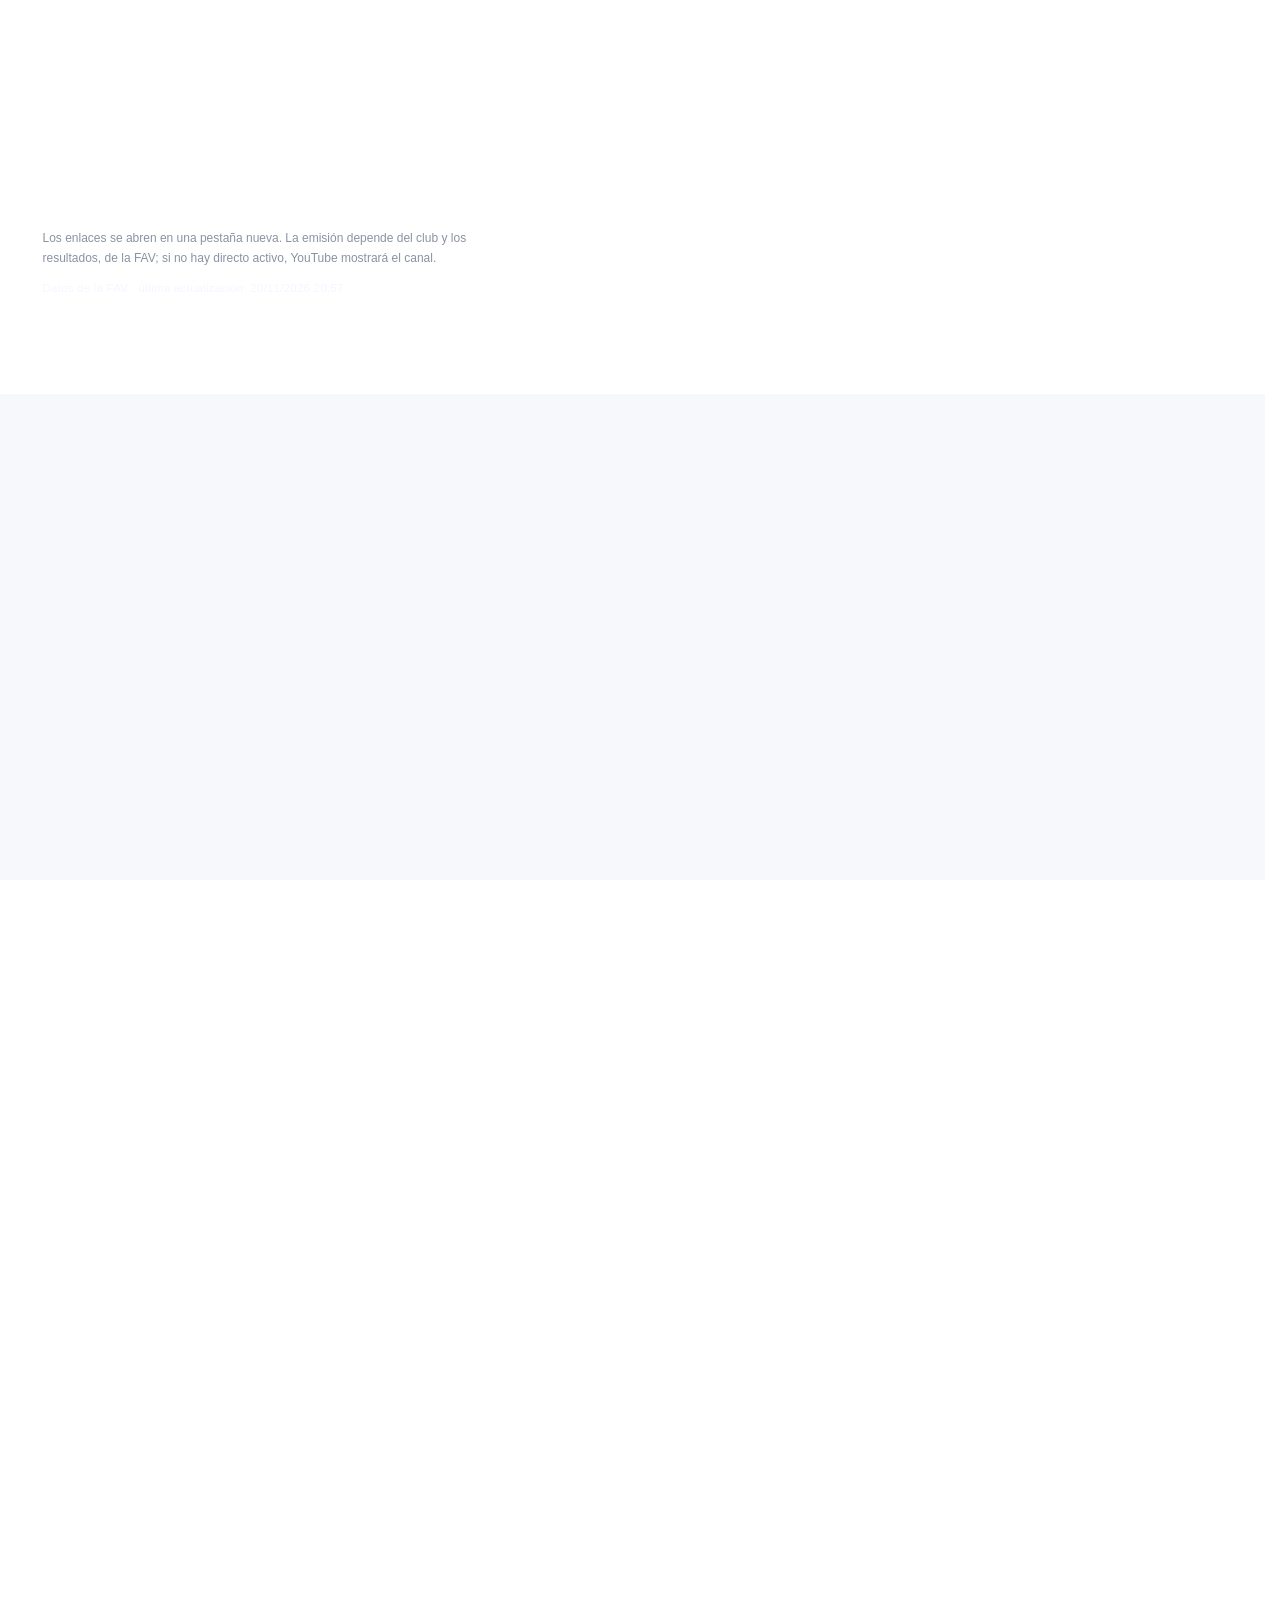
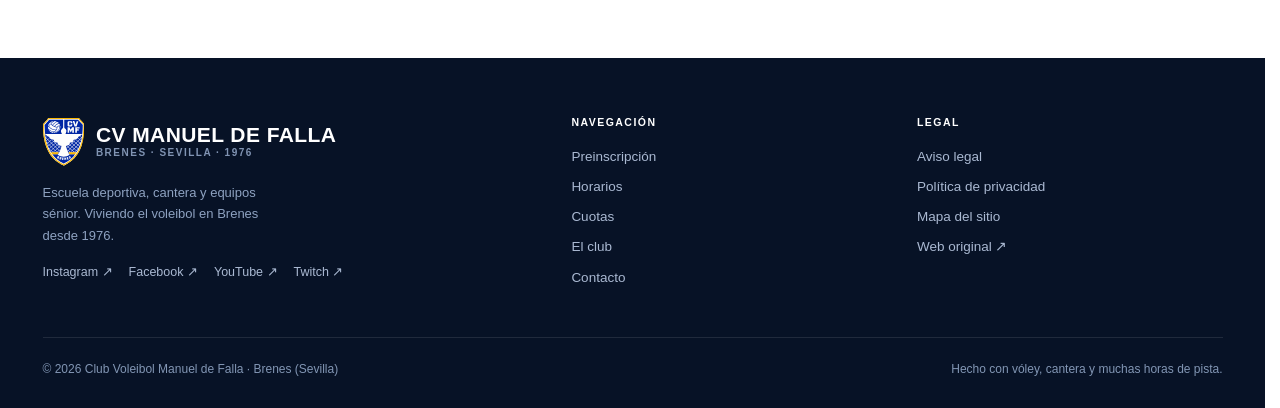
==== commit 43c389e6: "Actualiza partidos del club desde la FAV" ====
--- a/index.html
+++ b/index.html
@@ -492,7 +492,7 @@
 
   <script type="application/json" id="equipos-data">
 {
-  "actualizado": "20/11/2026 19:57",
+  "actualizado": "20/11/2026 20:57",
   "equipos": [
     {
       "categoria": "Sénior",
@@ -504,11 +504,11 @@
         {
           "pos": "1",
           "equipo": "C.V. Hpr Los Palacios",
-          "pts": "19",
-          "pj": "7",
-          "pg": "7",
+          "pts": "22",
+          "pj": "8",
+          "pg": "8",
           "pp": "0",
-          "sf": "21",
+          "sf": "24",
           "sc": "6",
           "club": false
         },
@@ -549,11 +549,11 @@
           "pos": "5",
           "equipo": "Demax Clinic. Descubre Fuentes",
           "pts": "15",
-          "pj": "7",
+          "pj": "8",
           "pg": "5",
-          "pp": "2",
+          "pp": "3",
           "sf": "16",
-          "sc": "6",
+          "sc": "9",
           "club": false
         },
         {
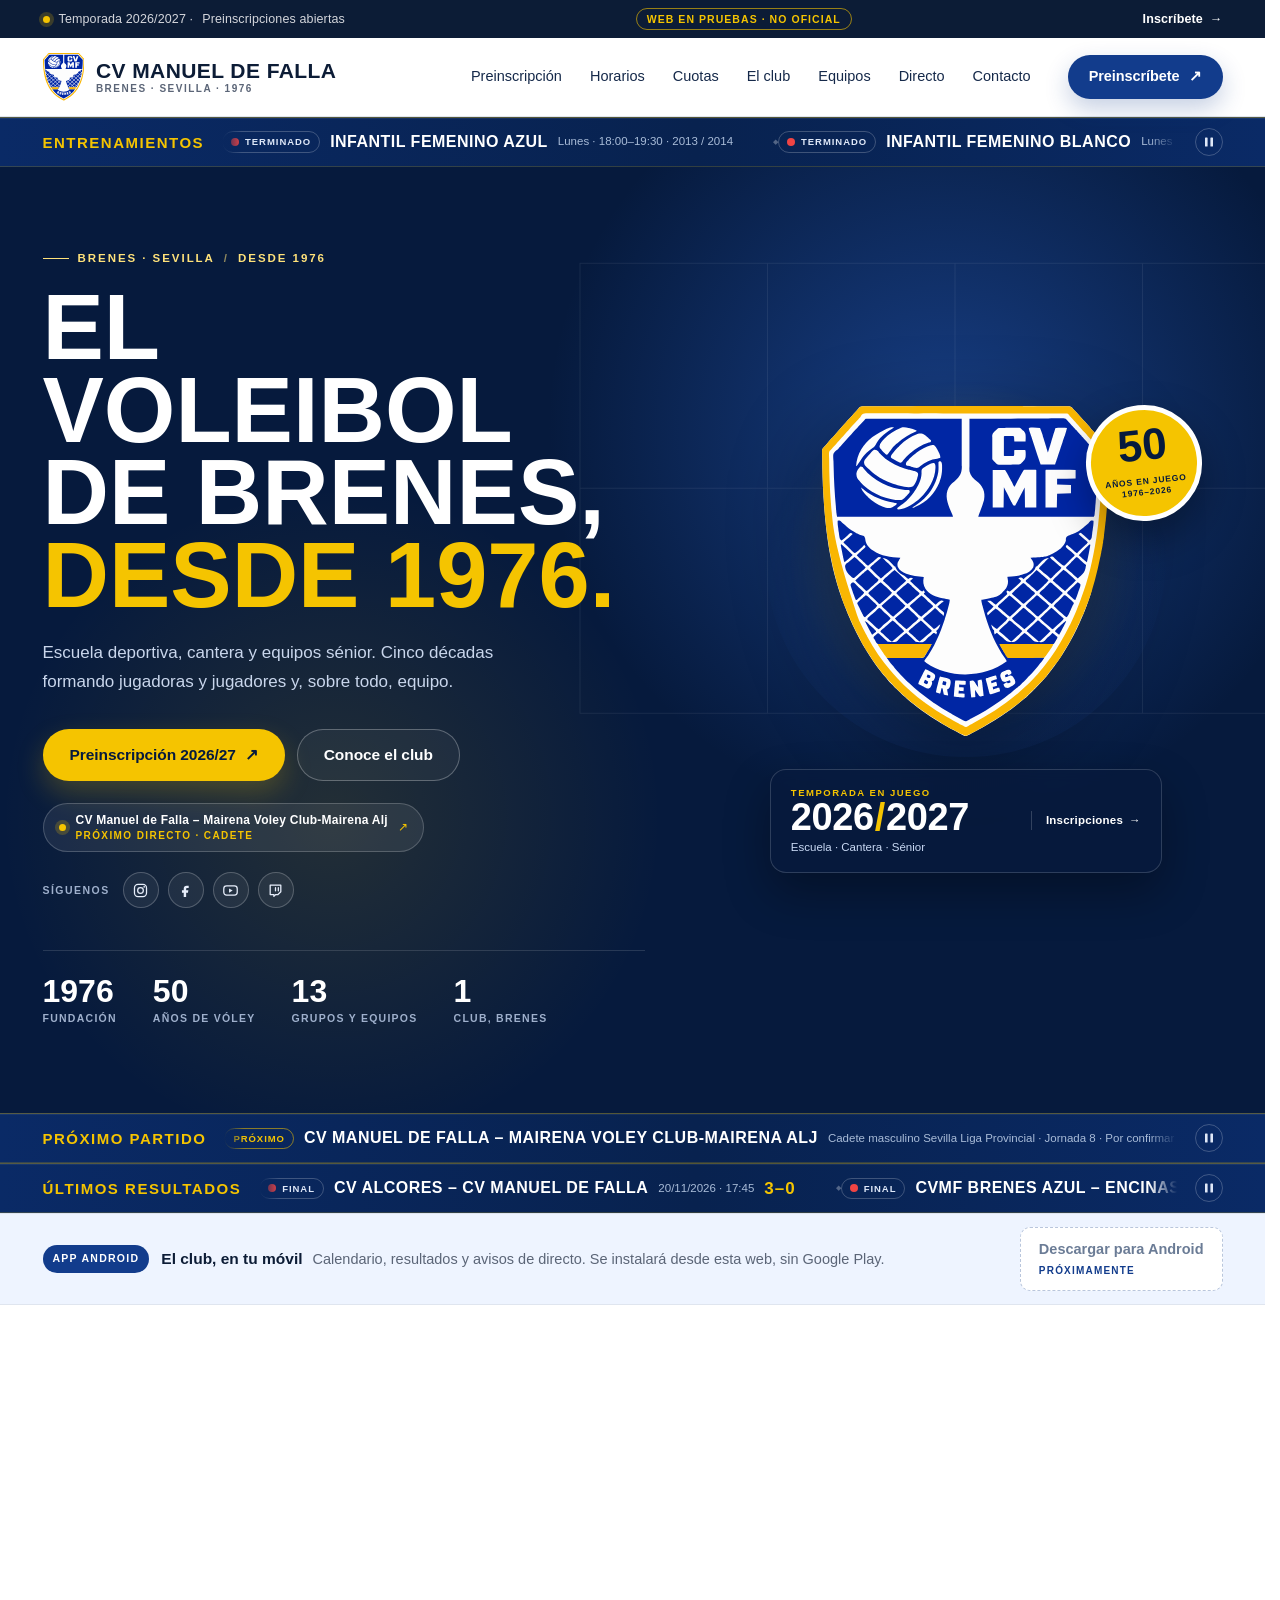
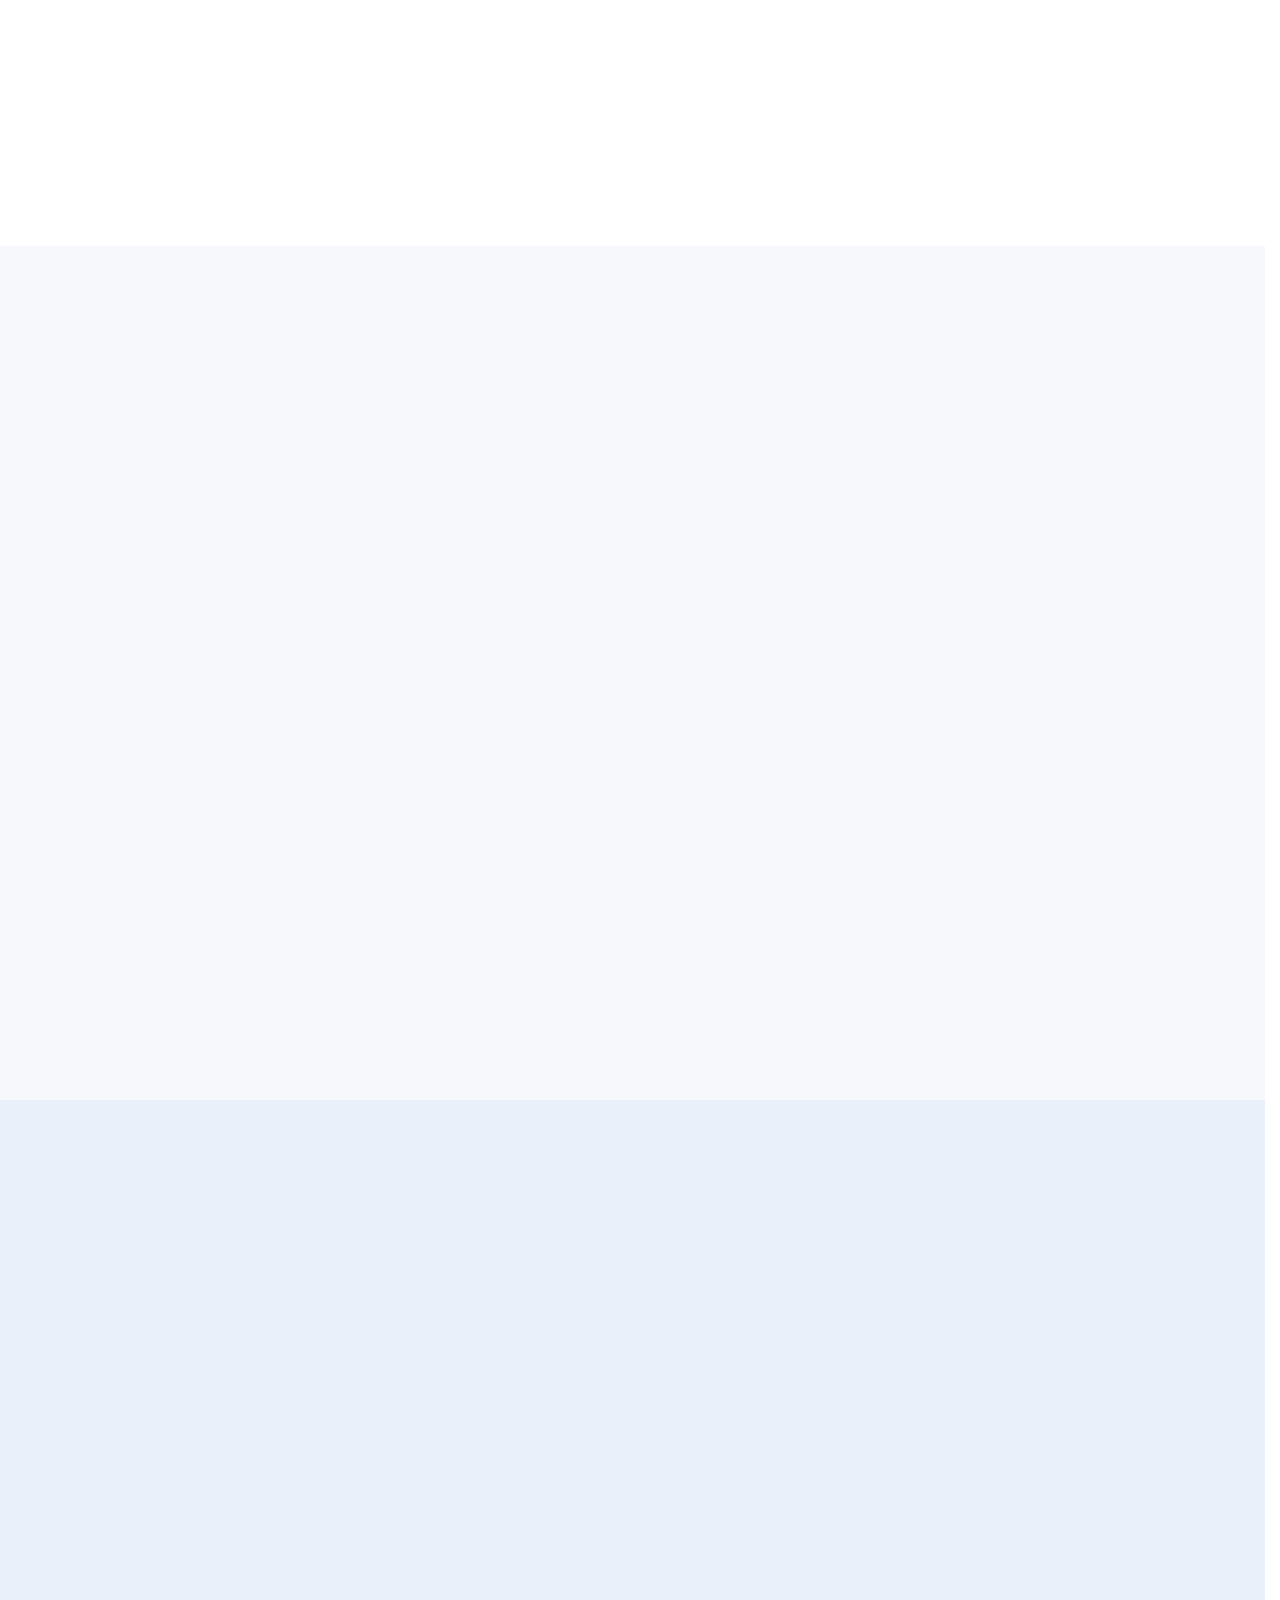
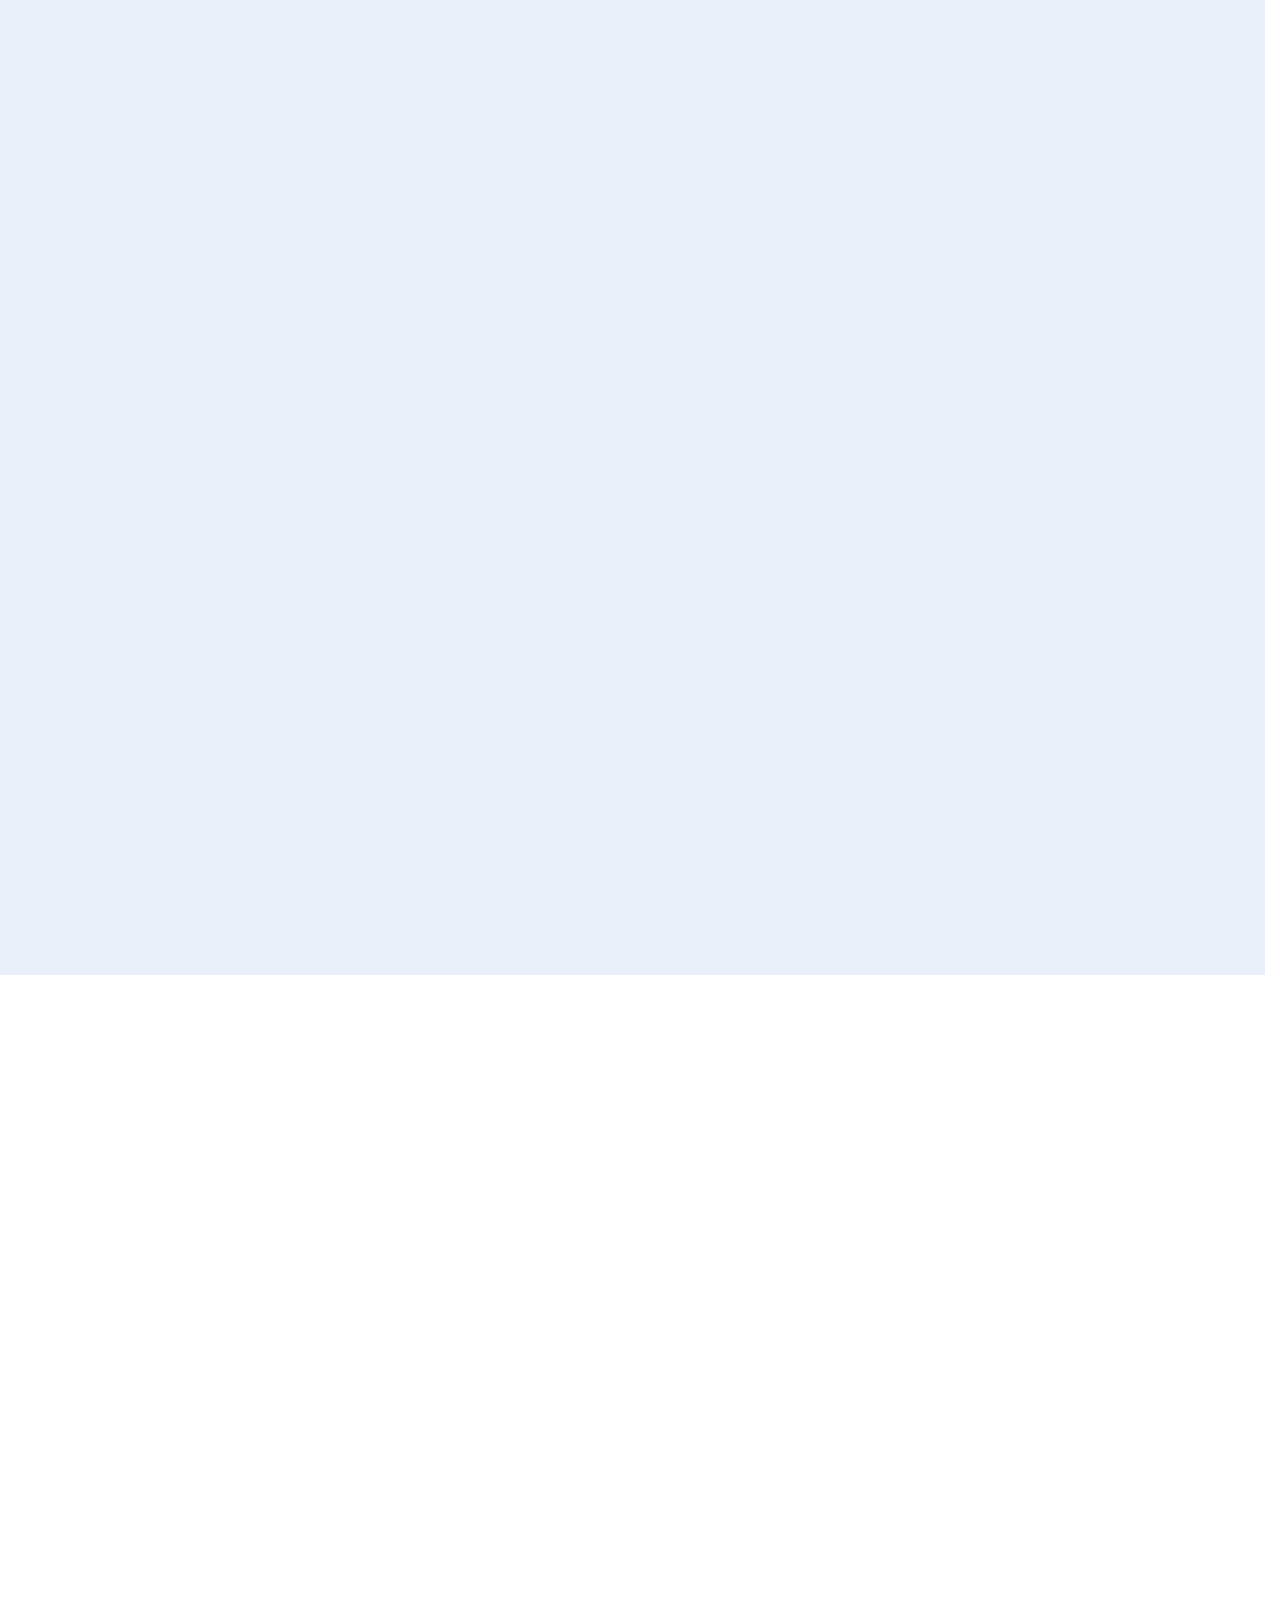
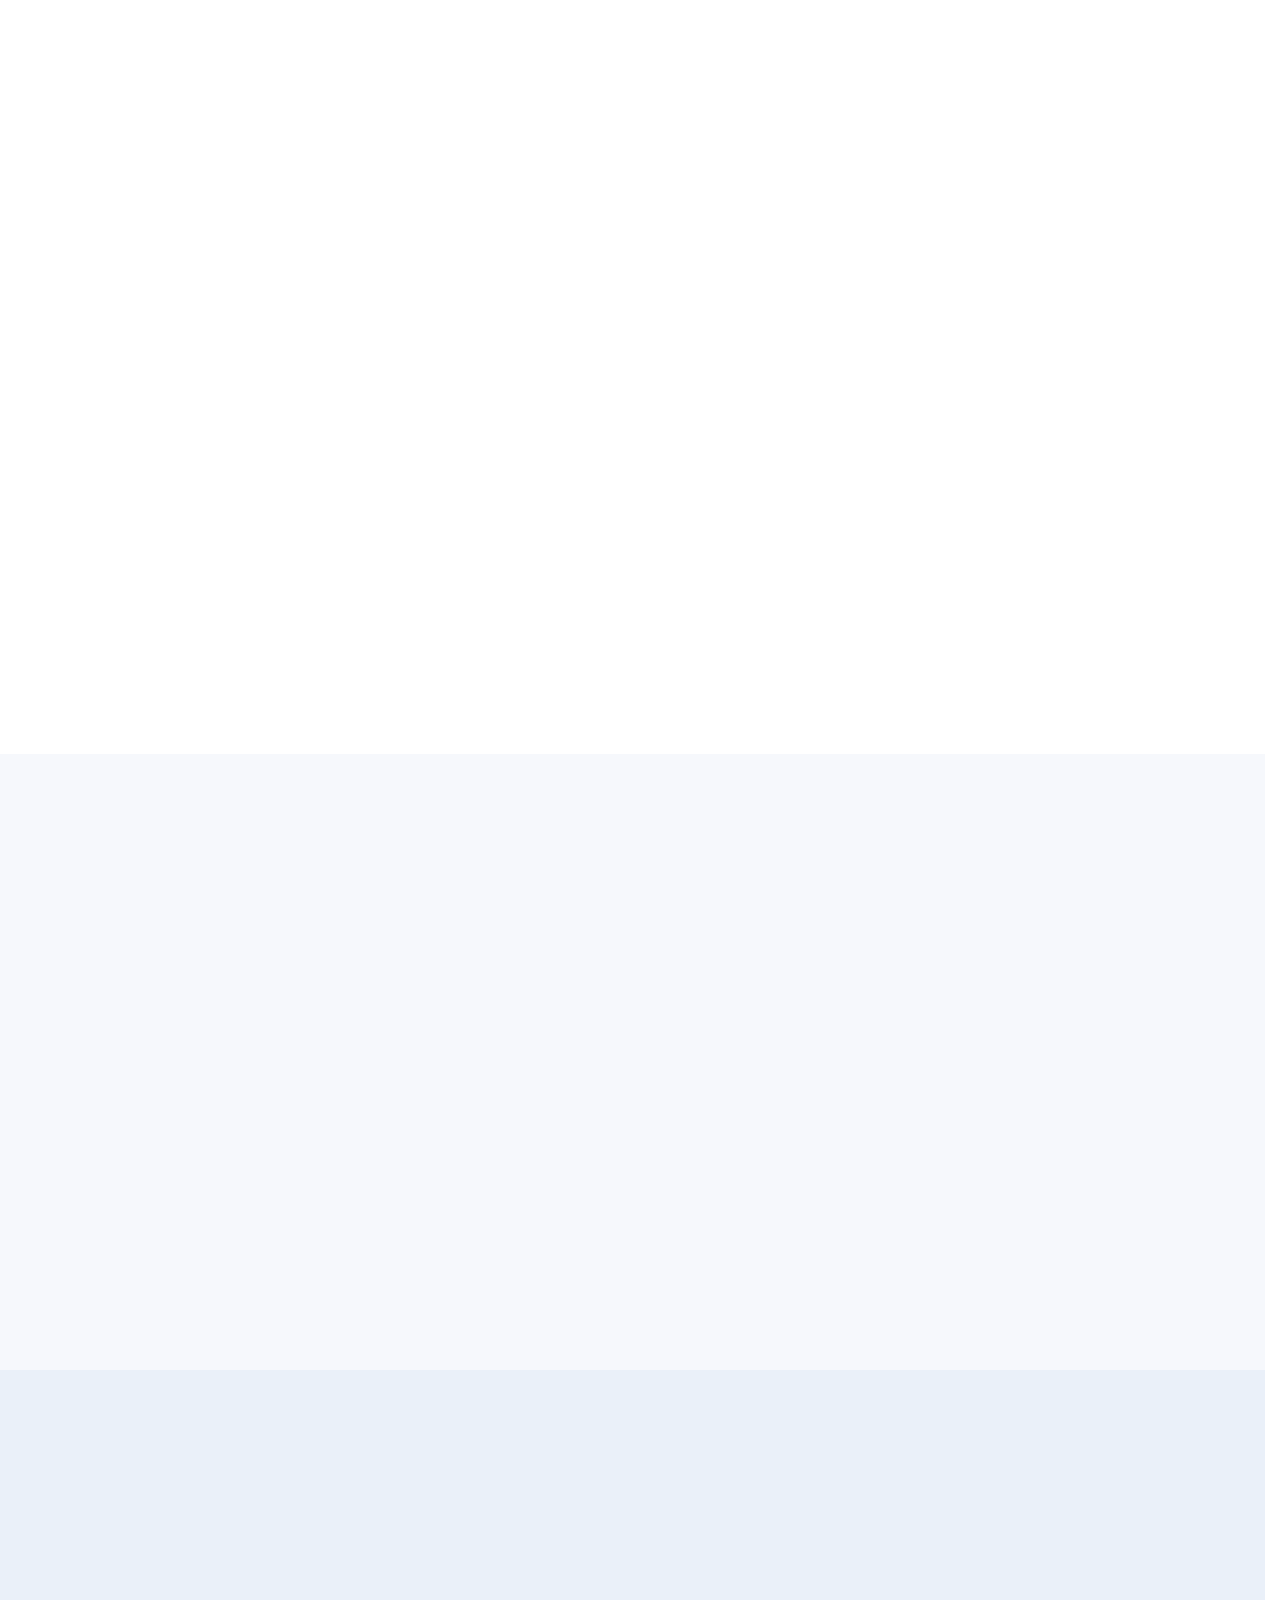
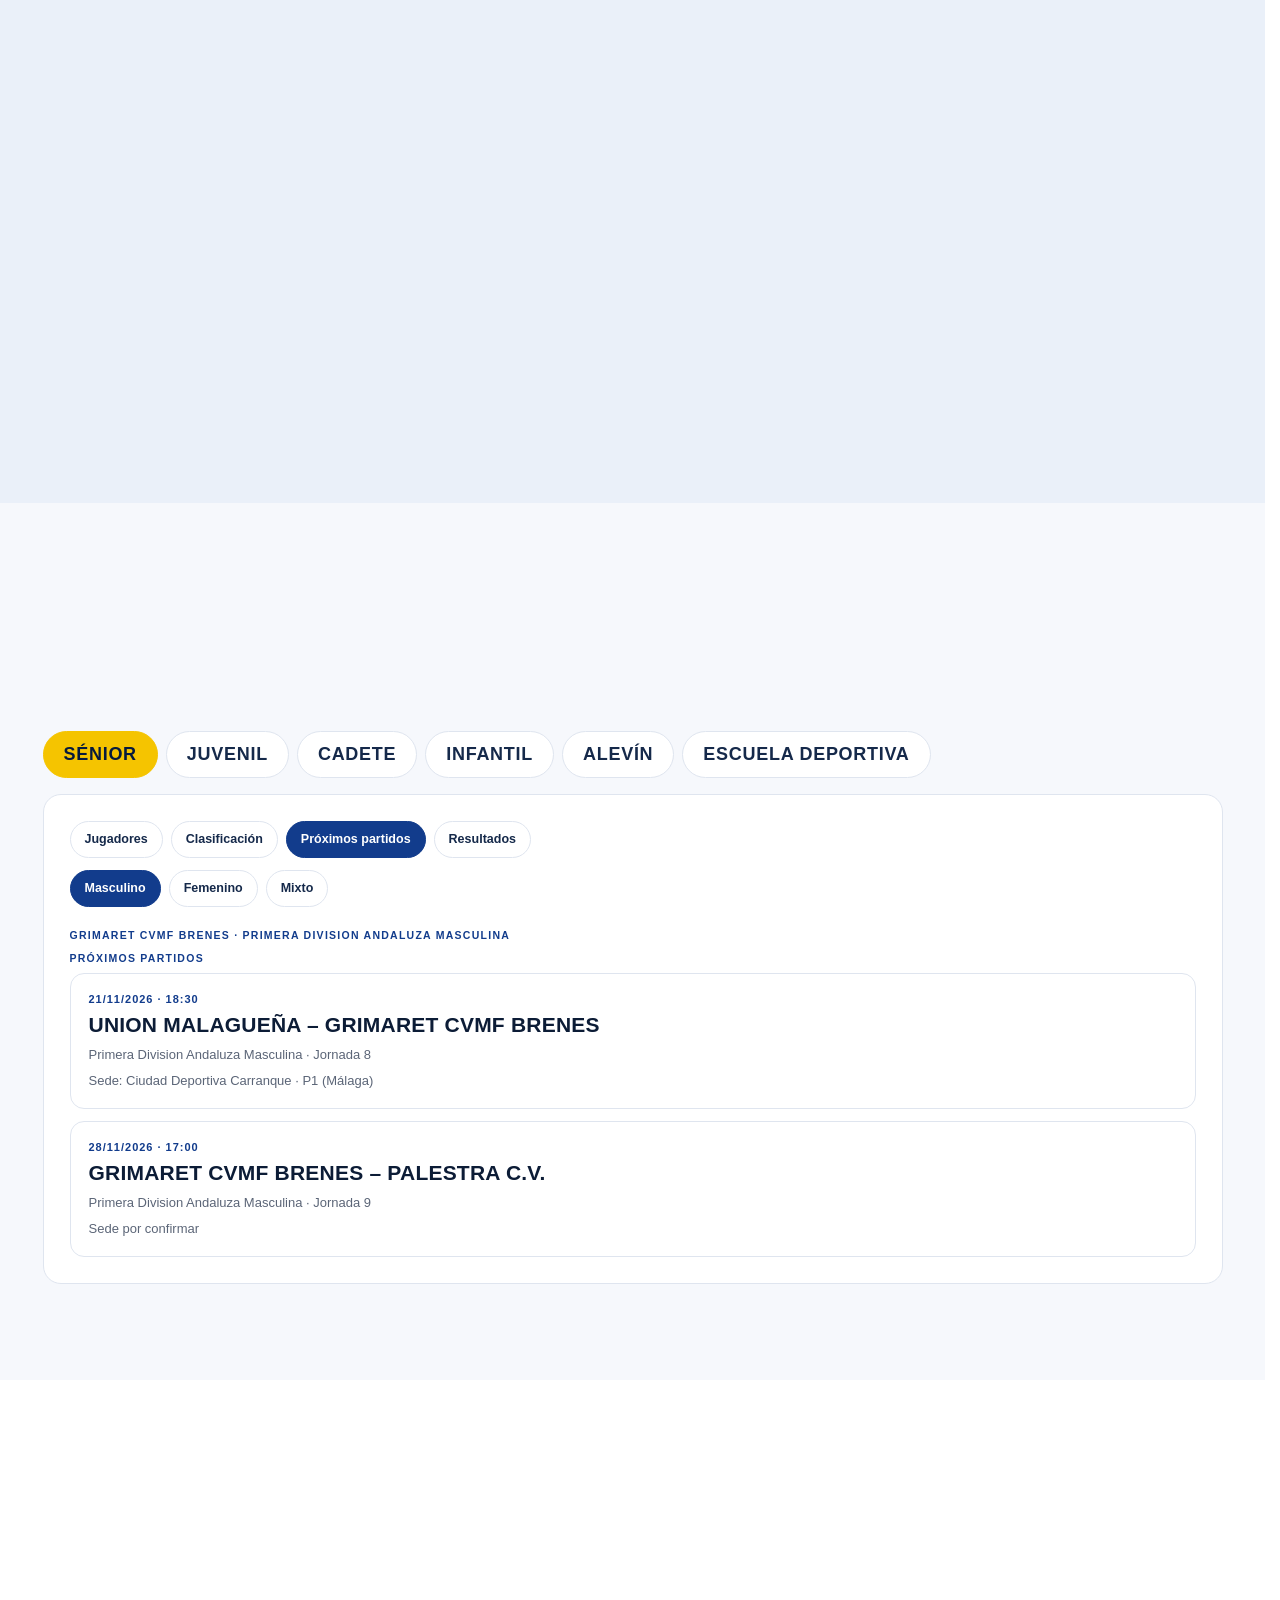
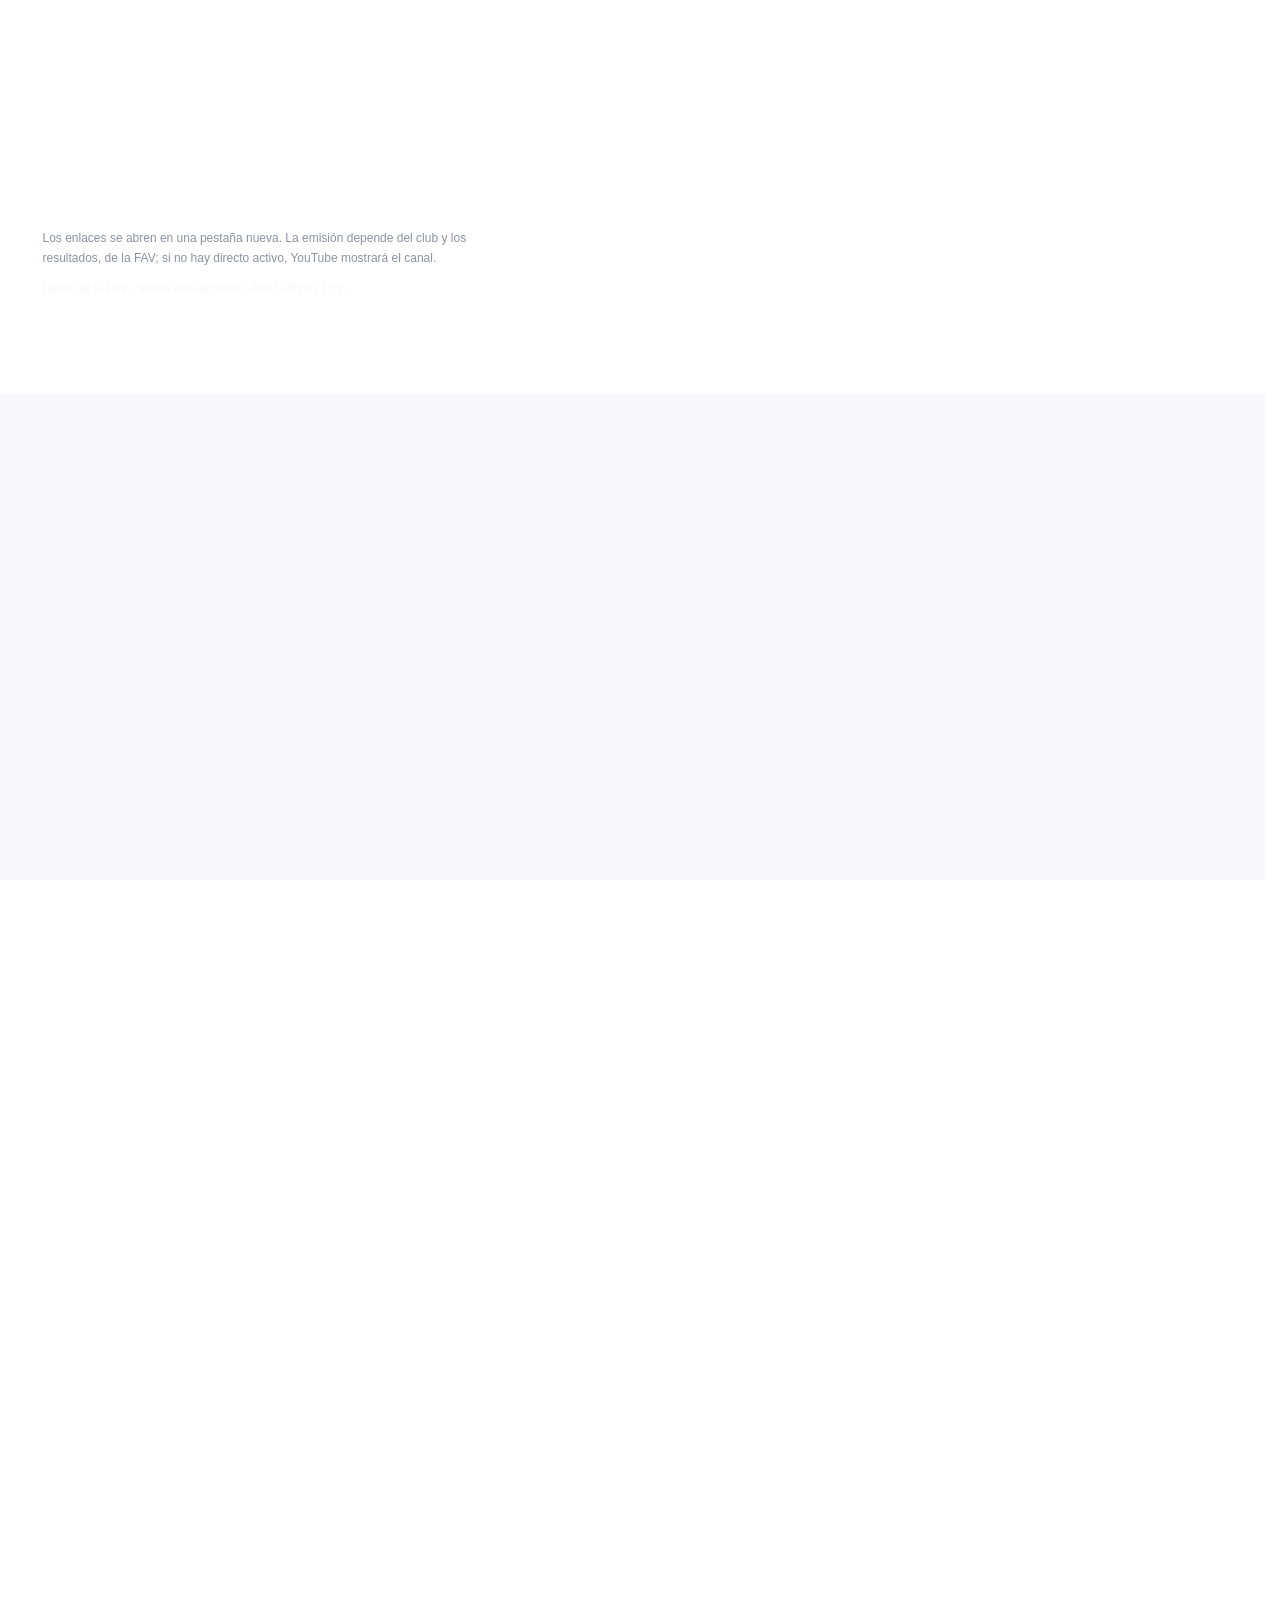
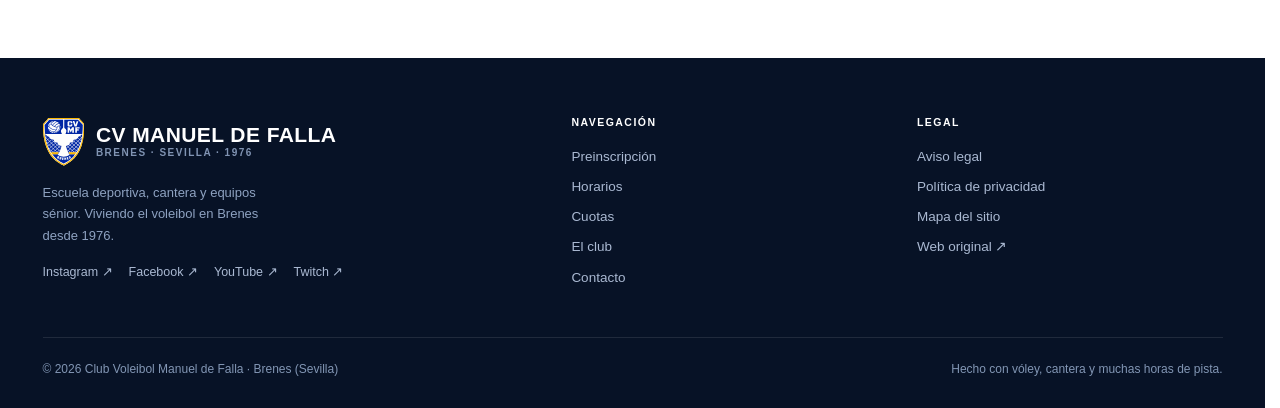
==== commit 984373c6: "Actualiza partidos del club desde la FAV" ====
--- a/index.html
+++ b/index.html
@@ -492,7 +492,7 @@
 
   <script type="application/json" id="equipos-data">
 {
-  "actualizado": "20/11/2026 20:57",
+  "actualizado": "20/11/2026 21:12",
   "equipos": [
     {
       "categoria": "Sénior",
@@ -1077,6 +1077,17 @@
         },
         {
           "pos": "6",
+          "equipo": "CV Utrera",
+          "pts": "8",
+          "pj": "7",
+          "pg": "3",
+          "pp": "4",
+          "sf": "10",
+          "sc": "15",
+          "club": false
+        },
+        {
+          "pos": "7",
           "equipo": "Palestra C.V.",
           "pts": "7",
           "pj": "6",
@@ -1087,25 +1098,14 @@
           "club": false
         },
         {
-          "pos": "7",
-          "equipo": "CV Utrera",
+          "pos": "8",
+          "equipo": "Sitting Volley Sevilla",
           "pts": "6",
           "pj": "6",
           "pg": "2",
           "pp": "4",
-          "sf": "7",
-          "sc": "13",
-          "club": false
-        },
-        {
-          "pos": "8",
-          "equipo": "Sitting Volley Sevilla",
-          "pts": "5",
-          "pj": "5",
-          "pg": "2",
-          "pp": "3",
-          "sf": "7",
-          "sc": "11",
+          "sf": "9",
+          "sc": "14",
           "club": false
         },
         {
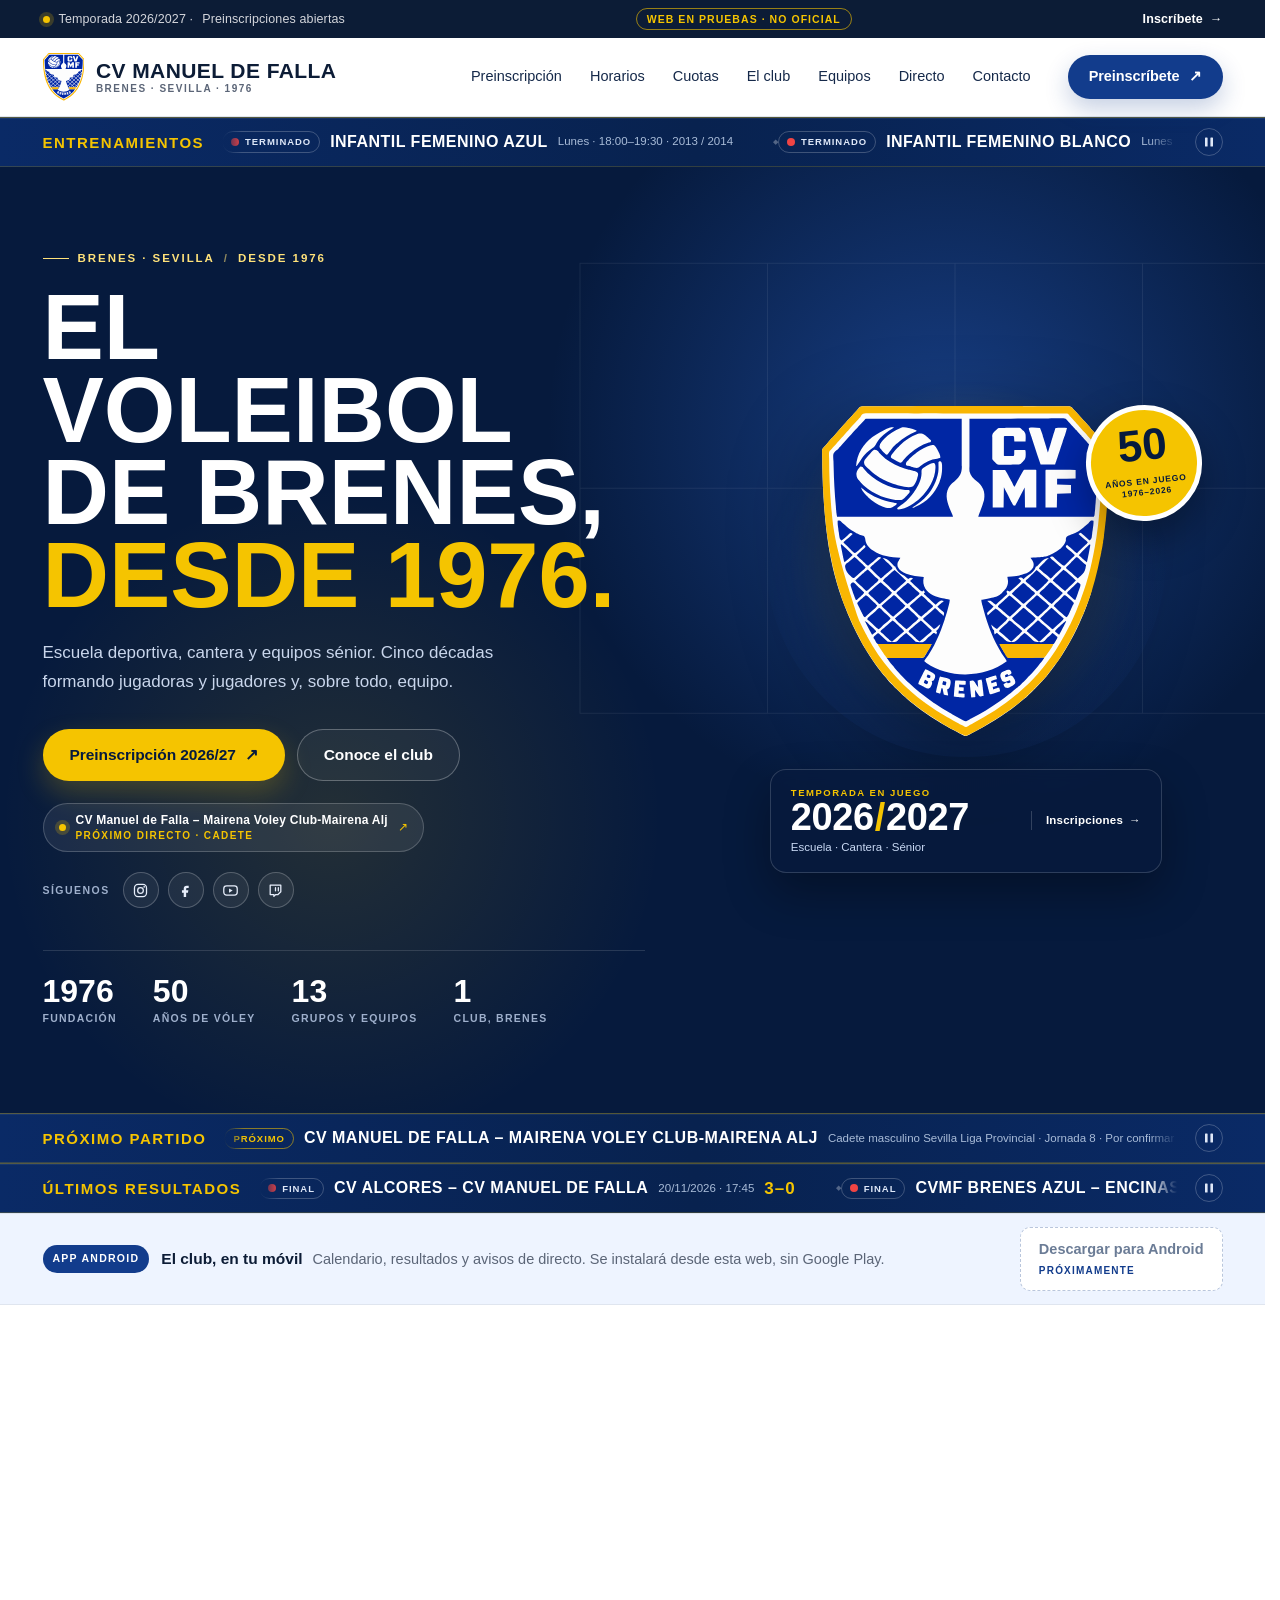
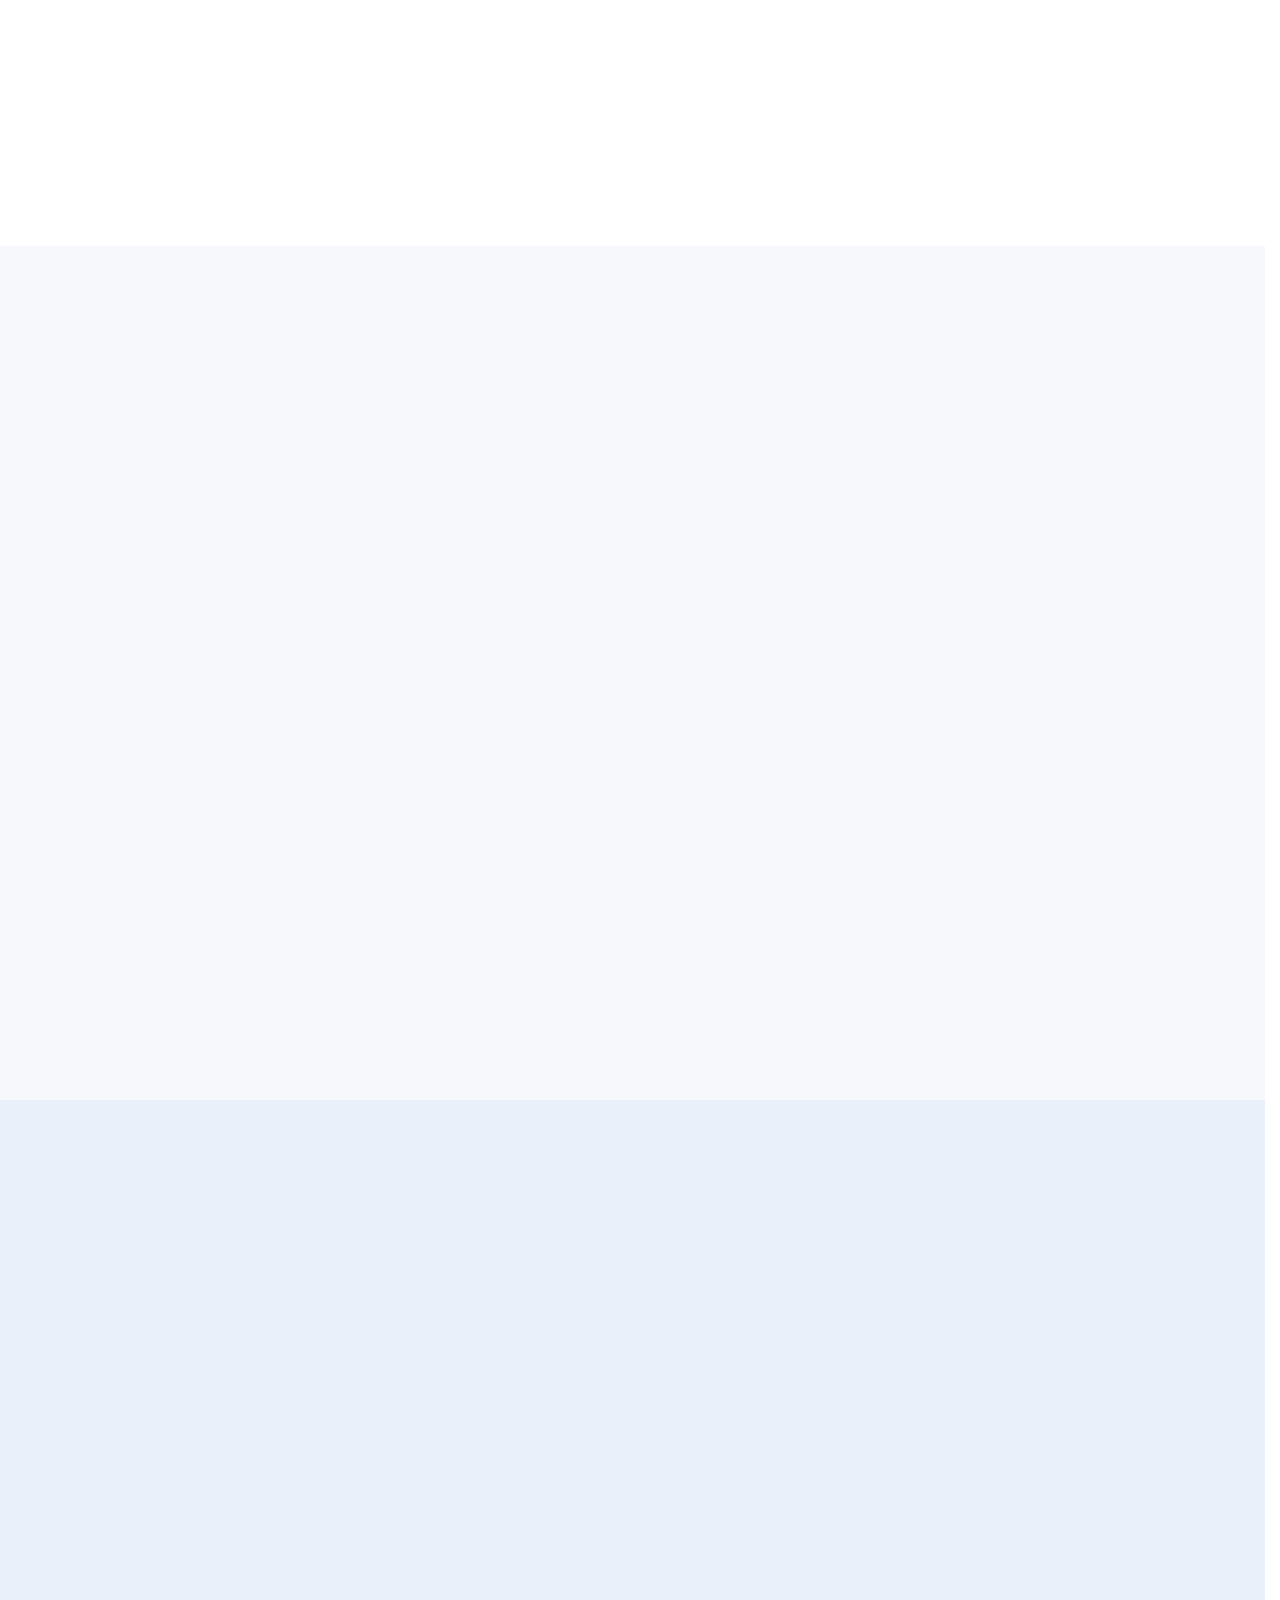
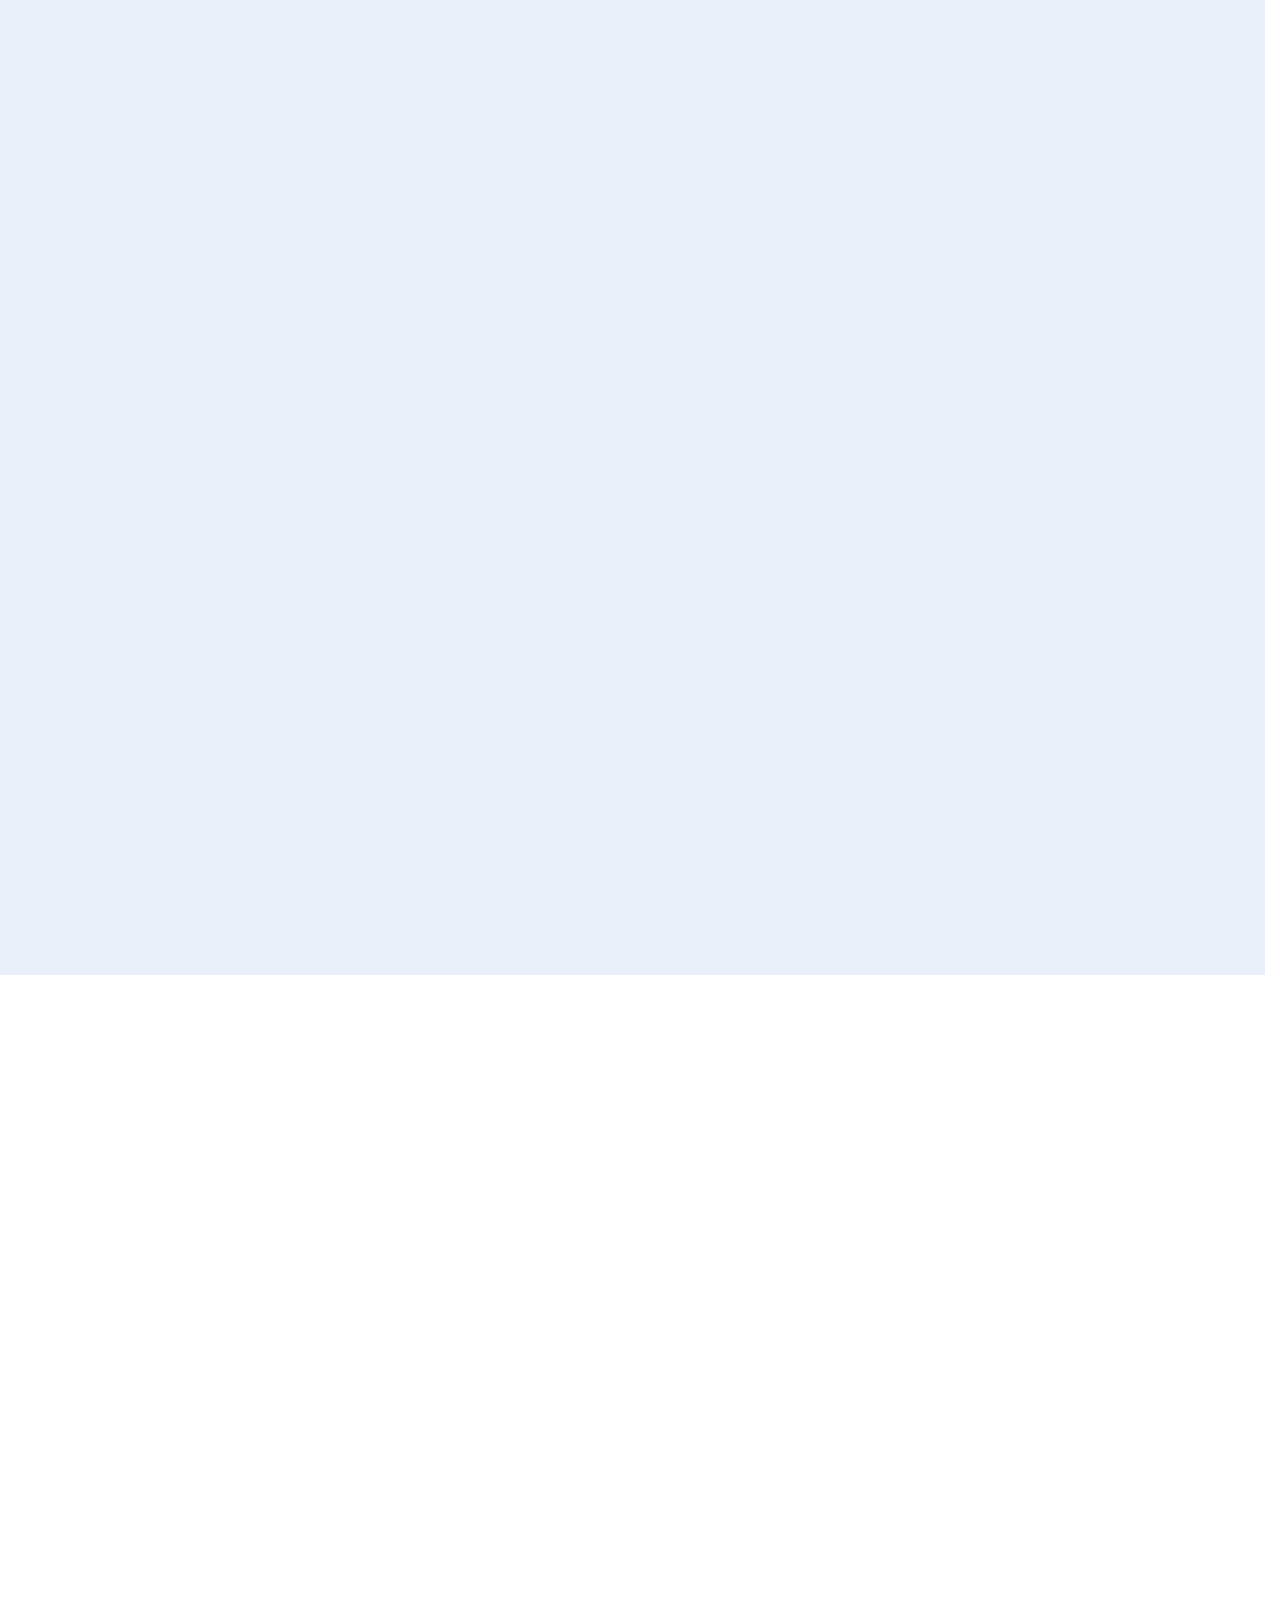
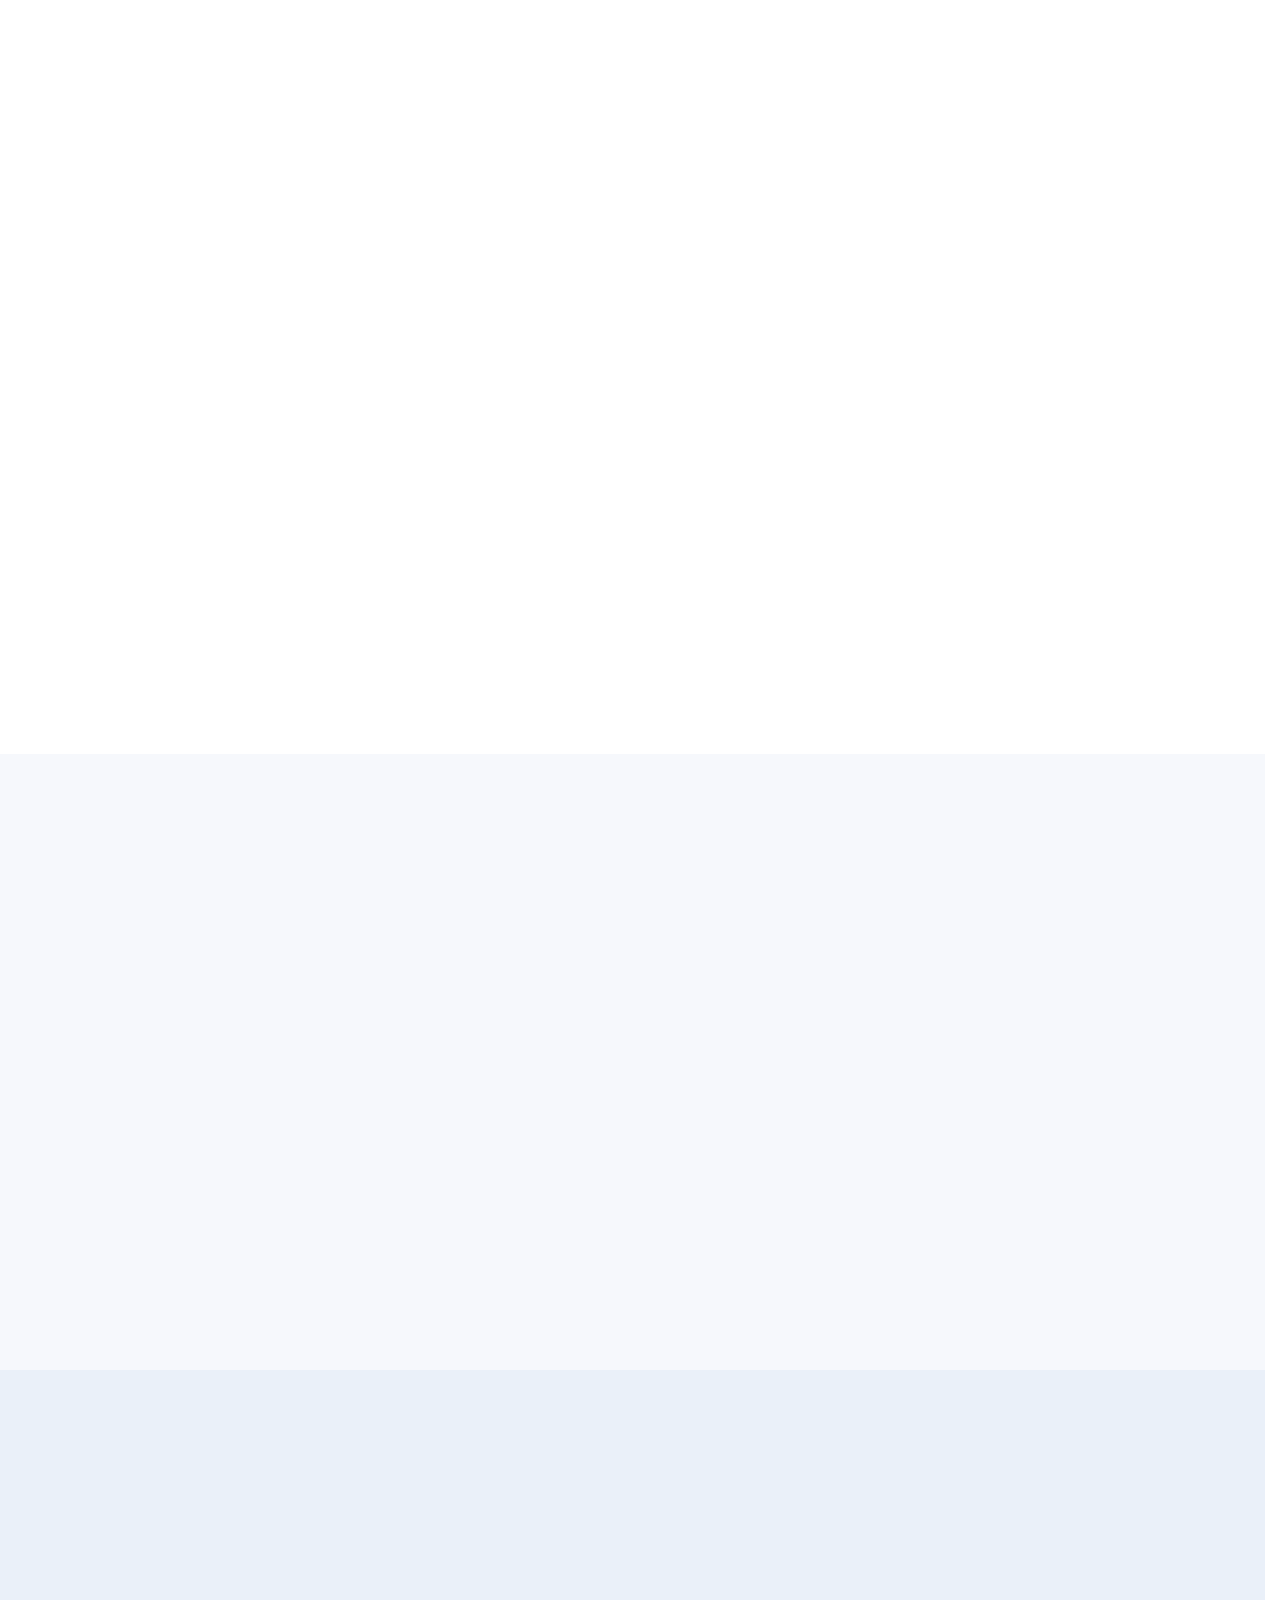
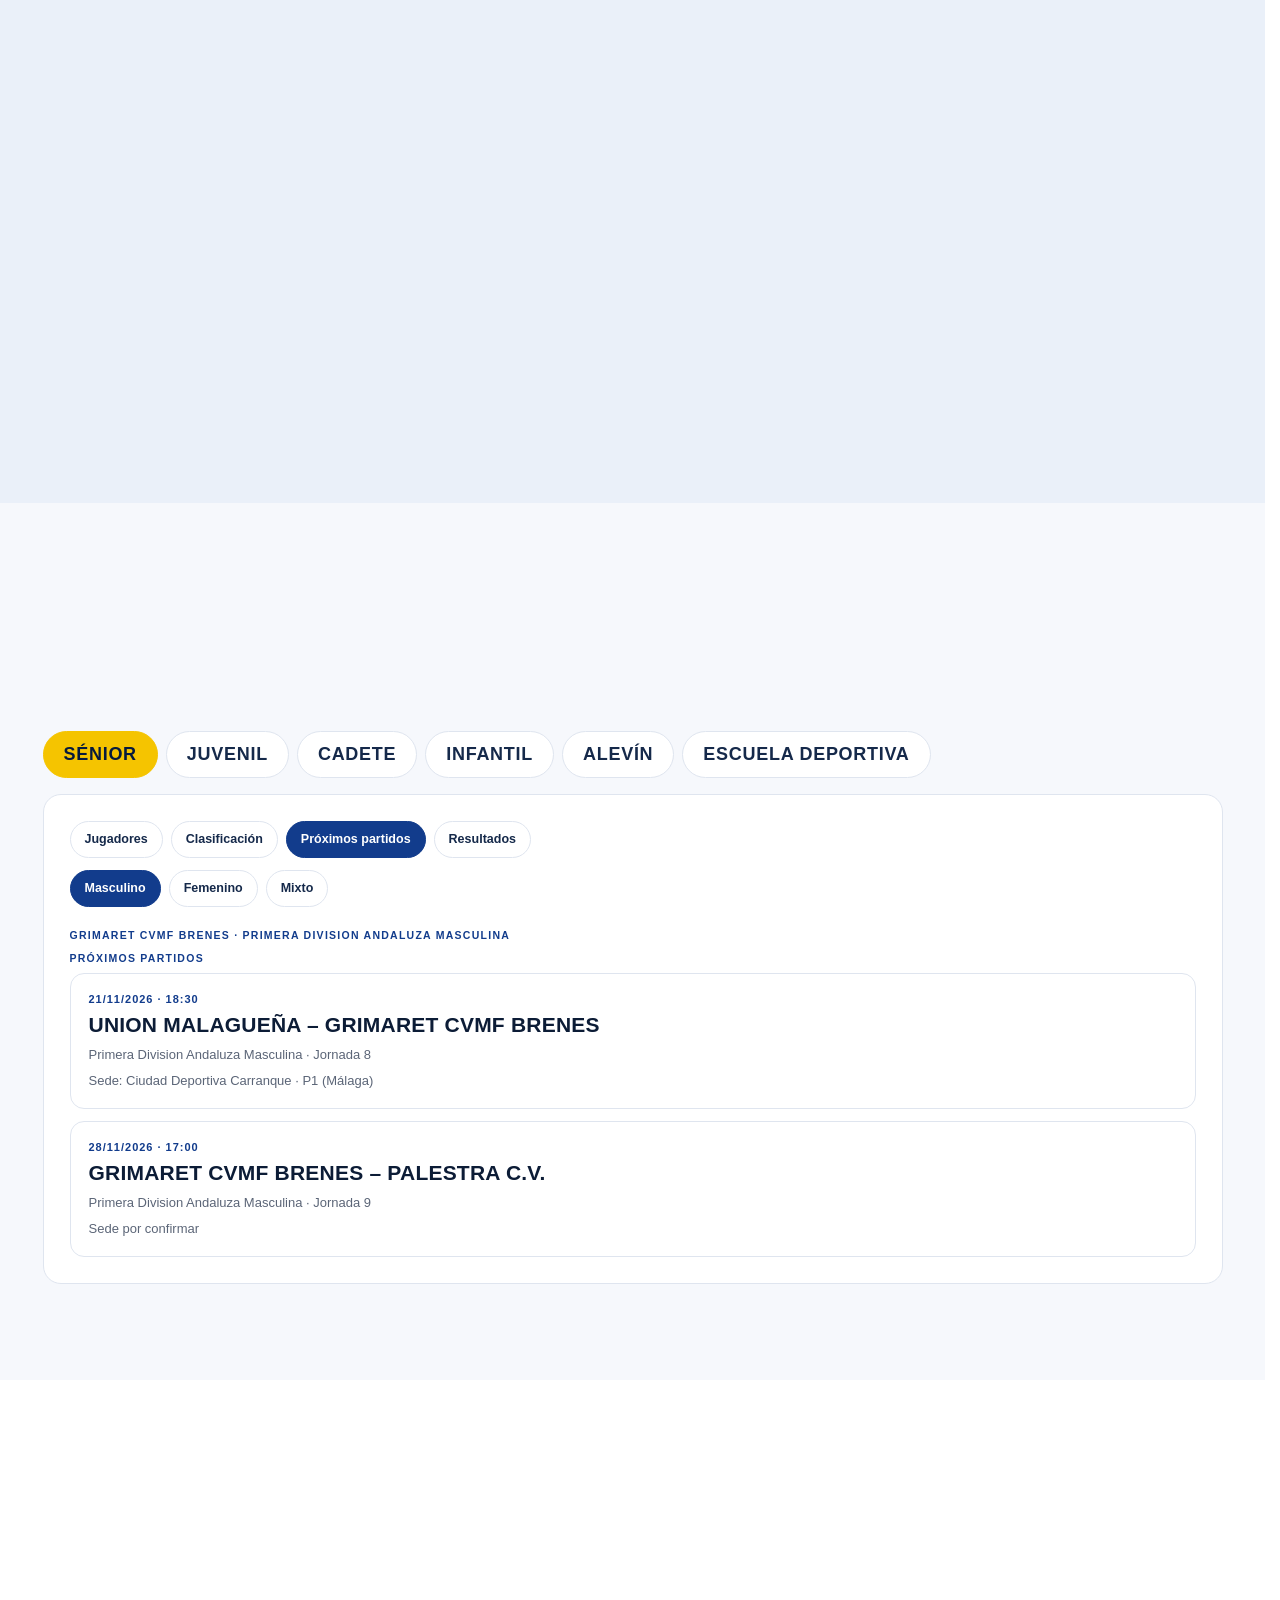
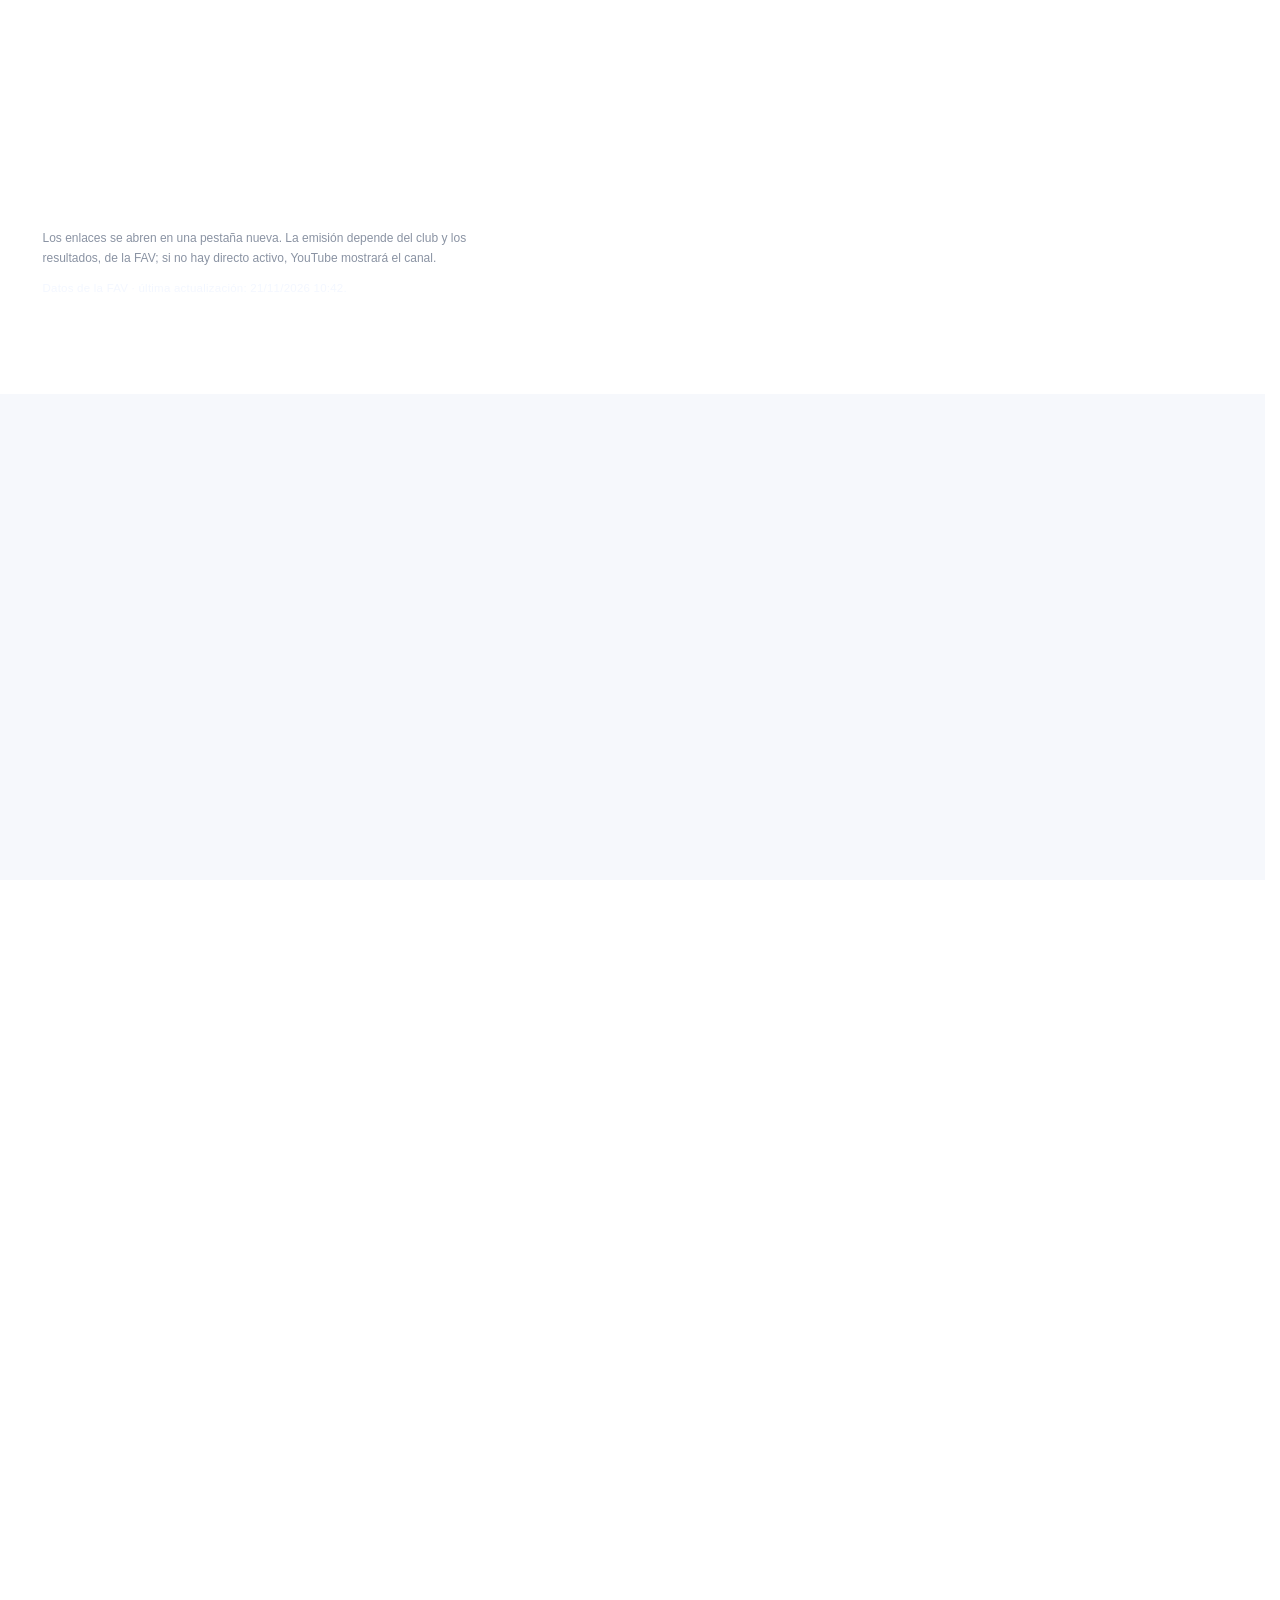
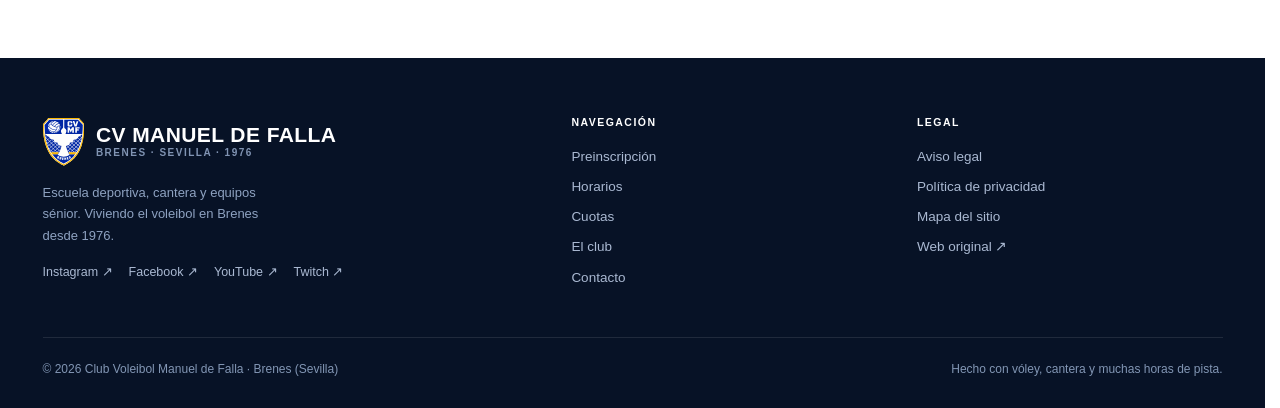
==== commit 328bea1b: "Actualiza partidos del club desde la FAV" ====
--- a/index.html
+++ b/index.html
@@ -492,7 +492,7 @@
 
   <script type="application/json" id="equipos-data">
 {
-  "actualizado": "20/11/2026 21:12",
+  "actualizado": "21/11/2026 10:42",
   "equipos": [
     {
       "categoria": "Sénior",
@@ -771,6 +771,17 @@
         },
         {
           "pos": "4",
+          "equipo": "CV Utrera",
+          "pts": "10",
+          "pj": "6",
+          "pg": "3",
+          "pp": "3",
+          "sf": "12",
+          "sc": "10",
+          "club": false
+        },
+        {
+          "pos": "5",
           "equipo": "C.D. Adriano",
           "pts": "7",
           "pj": "5",
@@ -781,25 +792,14 @@
           "club": false
         },
         {
-          "pos": "5",
-          "equipo": "CV Utrera",
-          "pts": "7",
-          "pj": "5",
-          "pg": "2",
-          "pp": "3",
-          "sf": "9",
-          "sc": "10",
-          "club": false
-        },
-        {
           "pos": "6",
           "equipo": "Kairós Turquesa",
           "pts": "6",
-          "pj": "5",
+          "pj": "6",
           "pg": "2",
-          "pp": "3",
+          "pp": "4",
           "sf": "8",
-          "sc": "11",
+          "sc": "14",
           "club": false
         },
         {
@@ -1348,11 +1348,11 @@
         {
           "pos": "1",
           "equipo": "Edm Voleibol Tomares",
-          "pts": "15",
-          "pj": "5",
-          "pg": "5",
+          "pts": "18",
+          "pj": "6",
+          "pg": "6",
           "pp": "0",
-          "sf": "15",
+          "sf": "18",
           "sc": "1",
           "club": false
         },
@@ -1360,11 +1360,11 @@
           "pos": "2",
           "equipo": "La Paraita",
           "pts": "15",
-          "pj": "5",
+          "pj": "6",
           "pg": "5",
-          "pp": "0",
+          "pp": "1",
           "sf": "15",
-          "sc": "1",
+          "sc": "4",
           "club": false
         },
         {
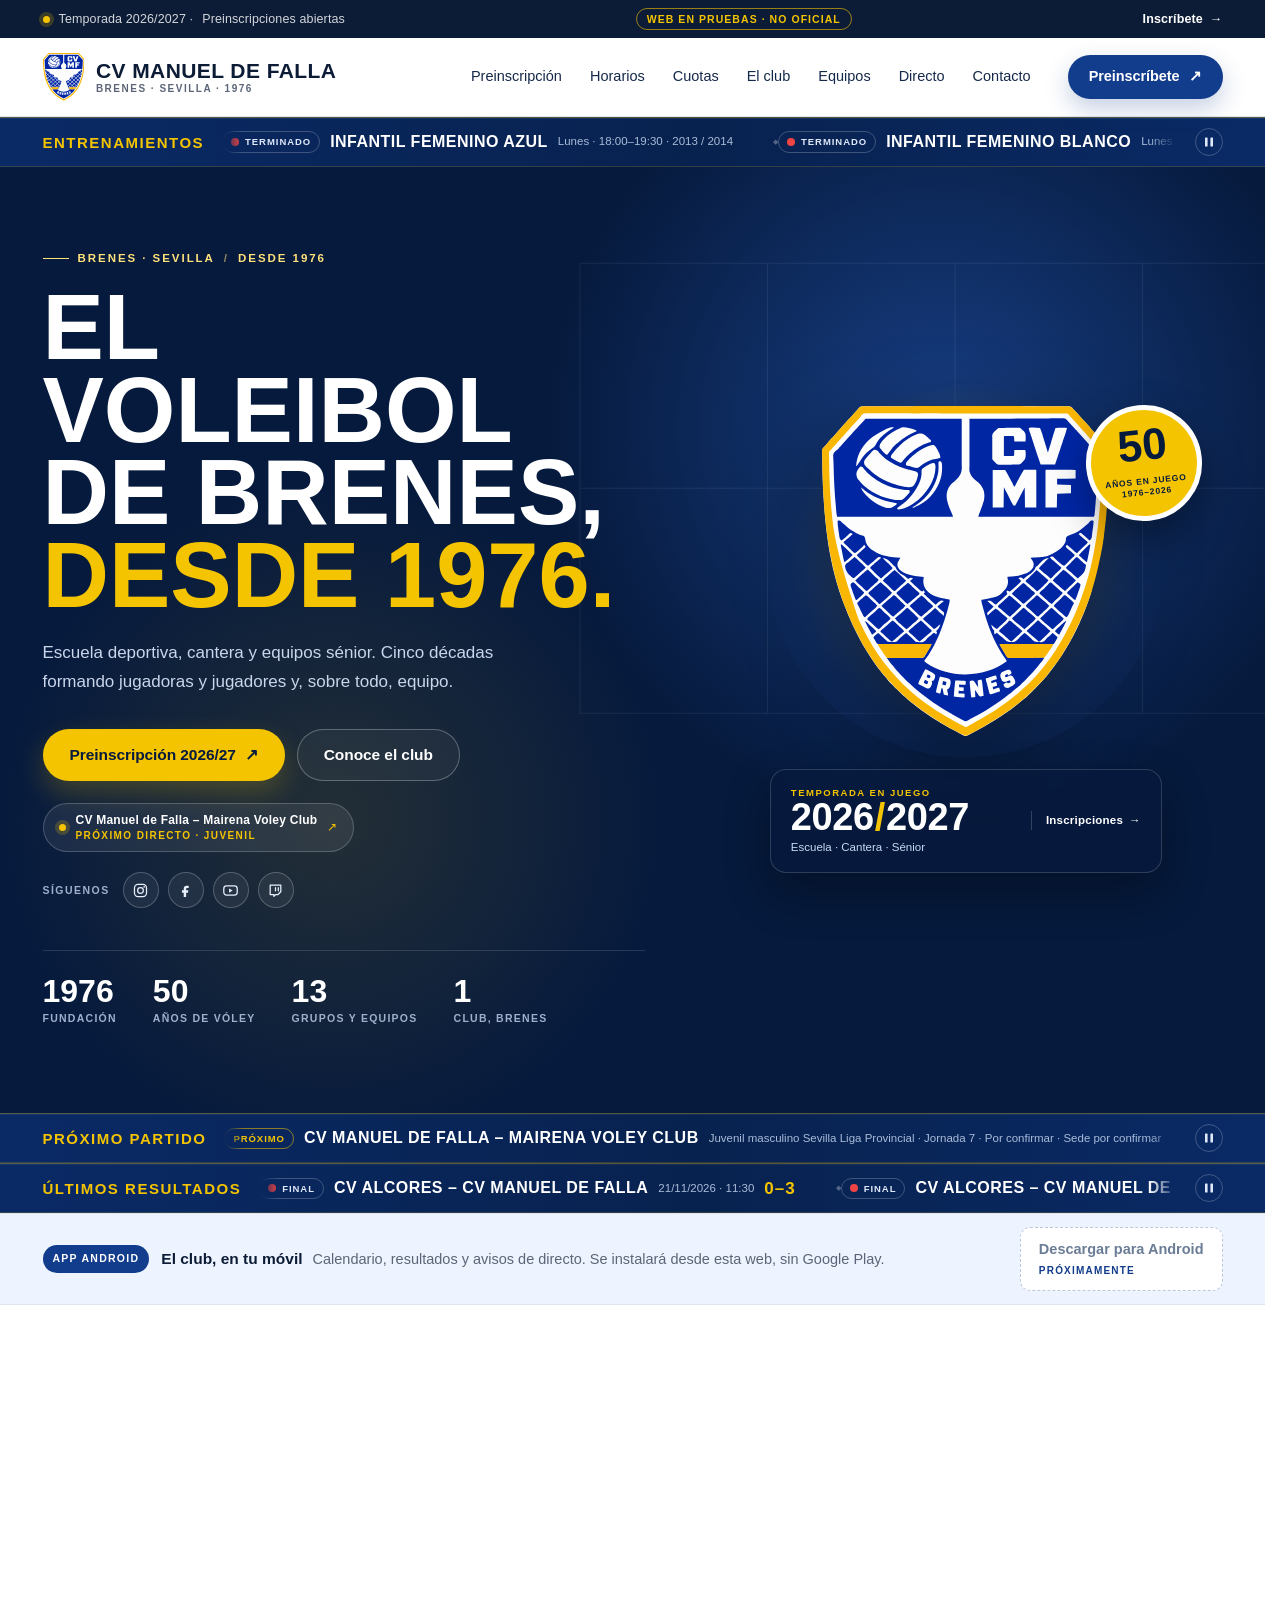
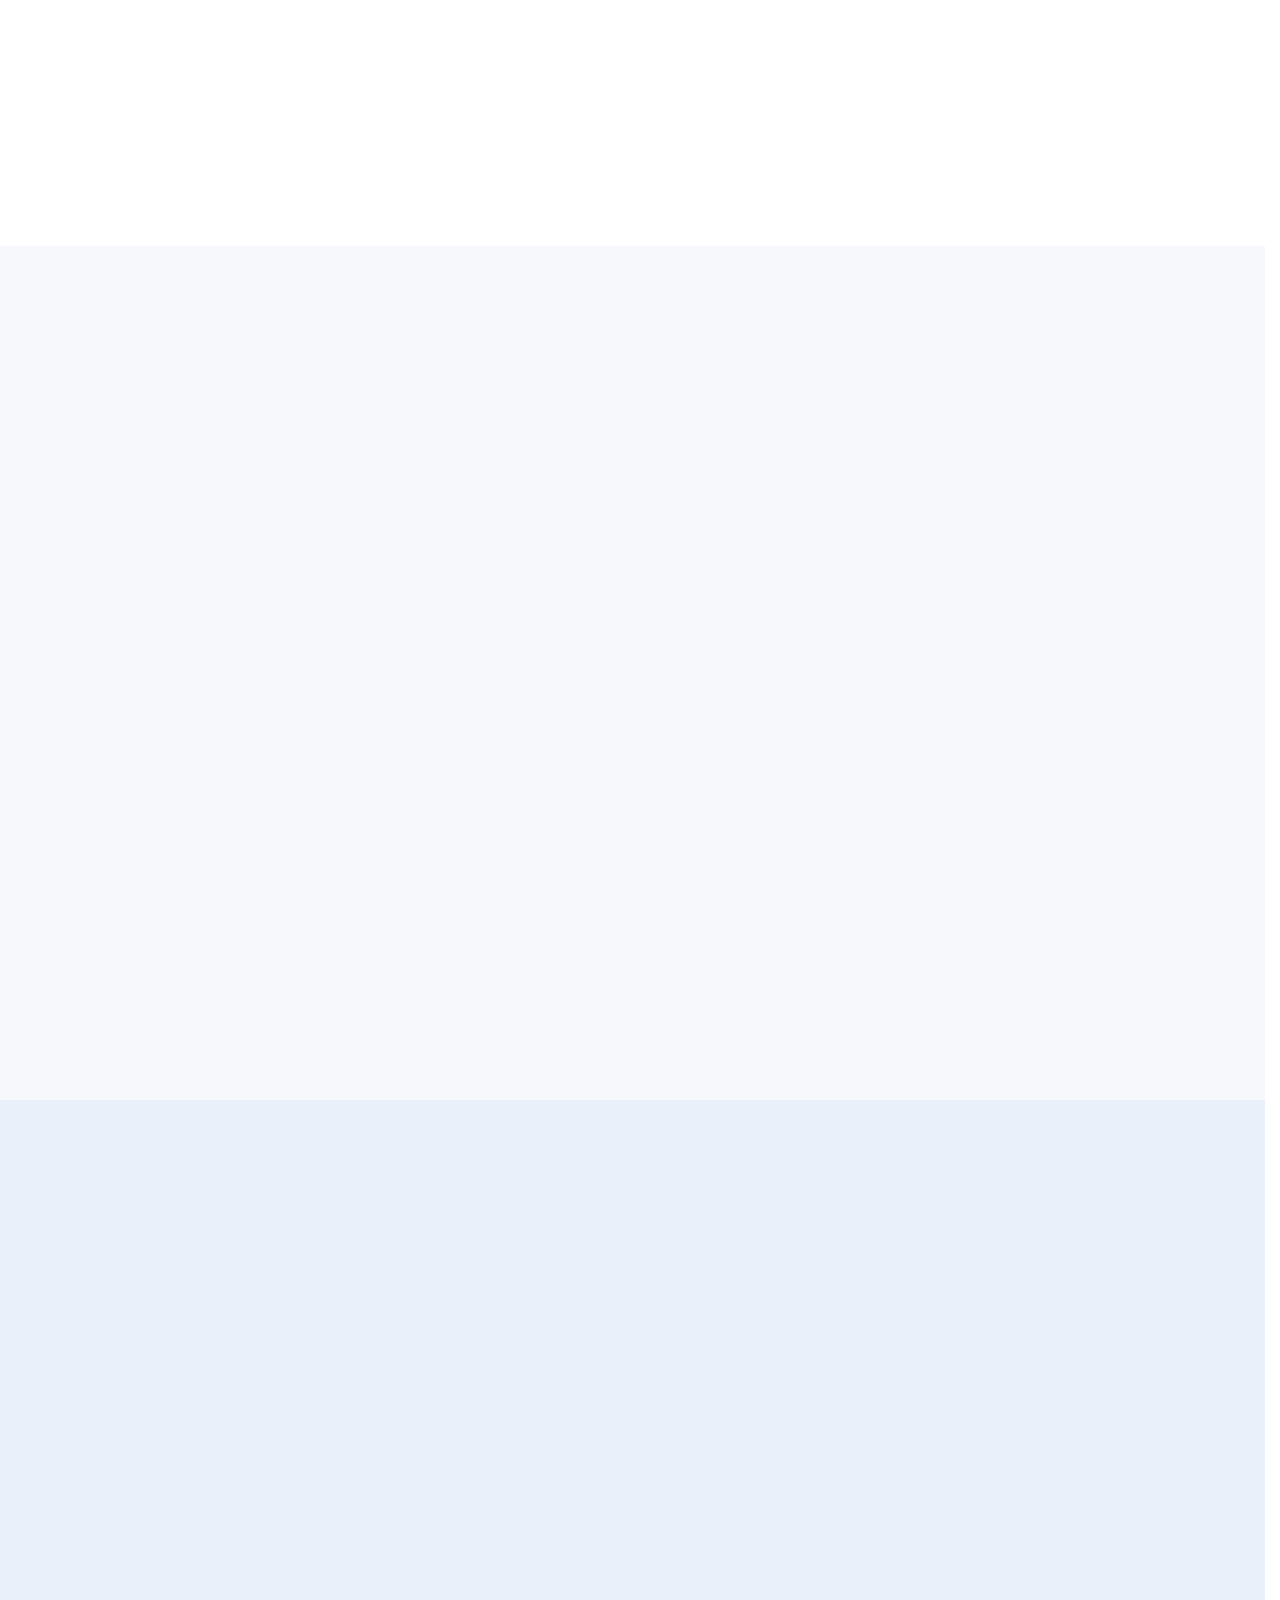
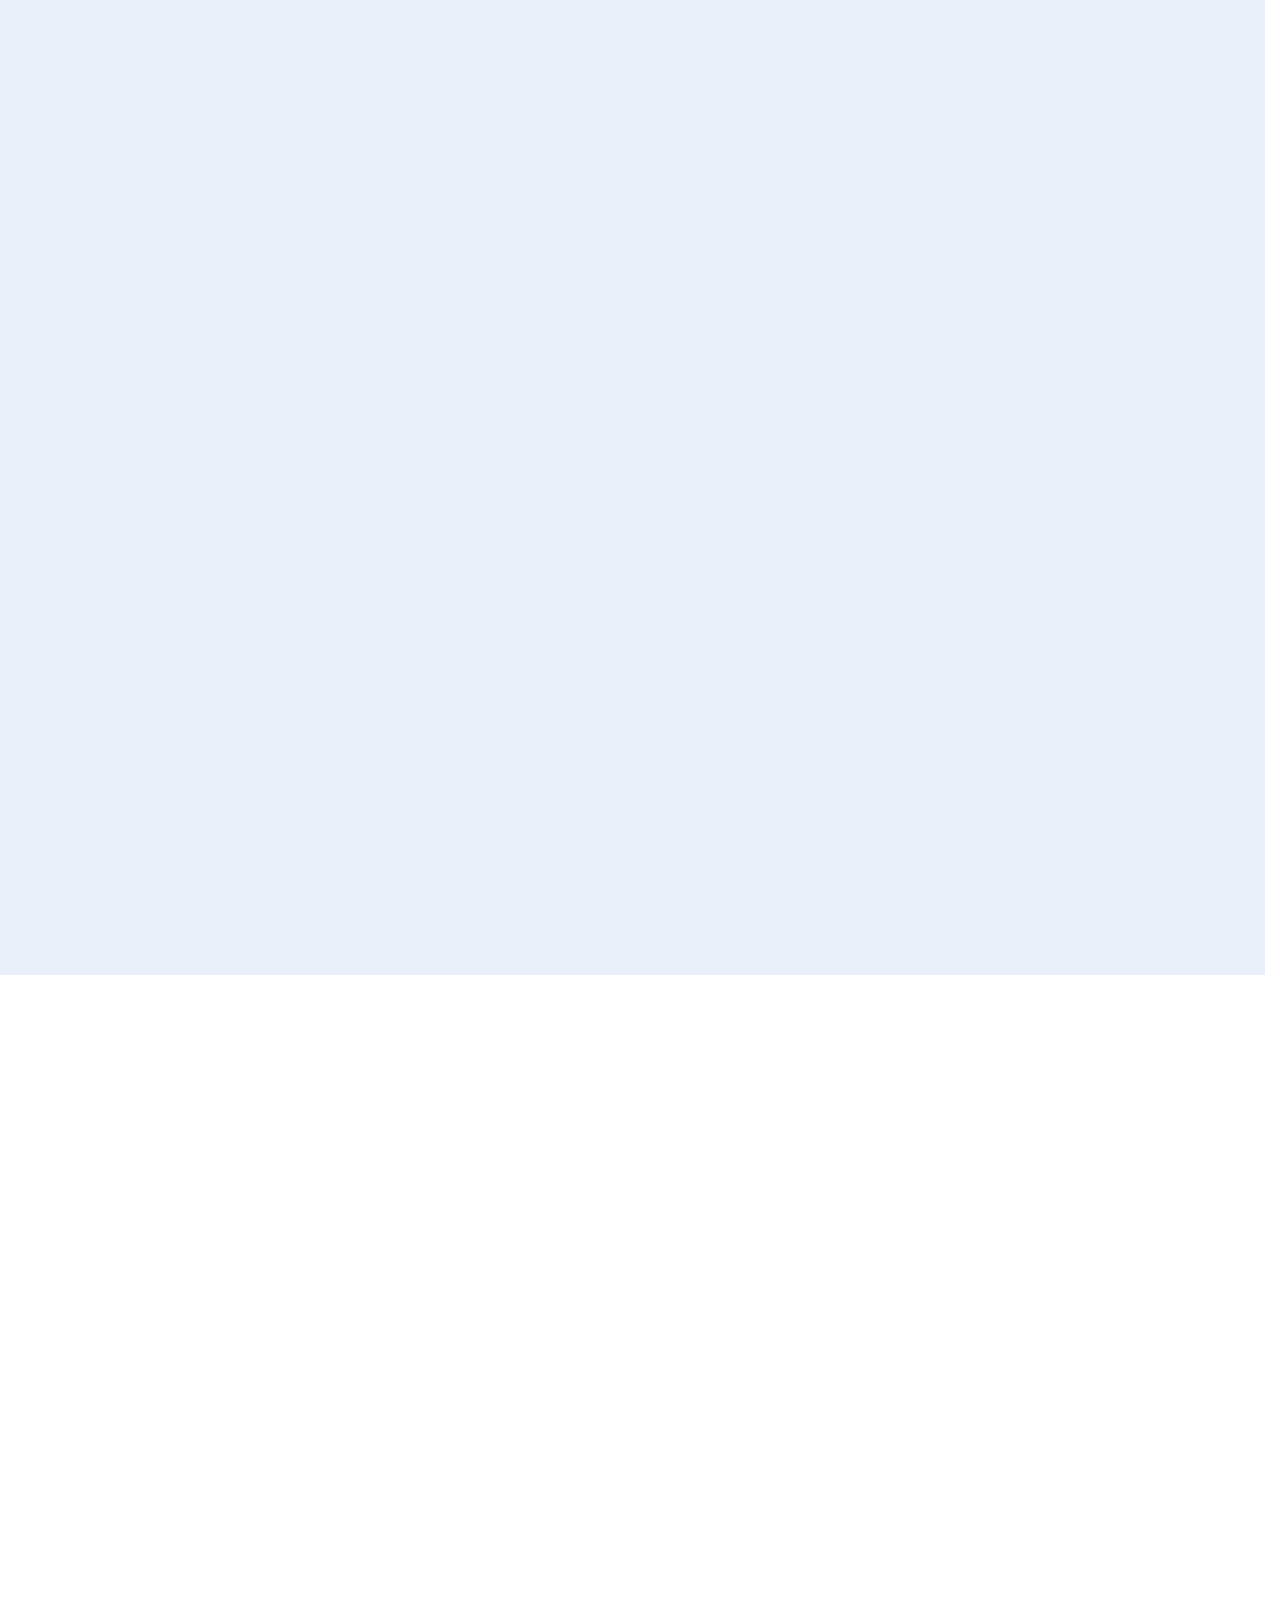
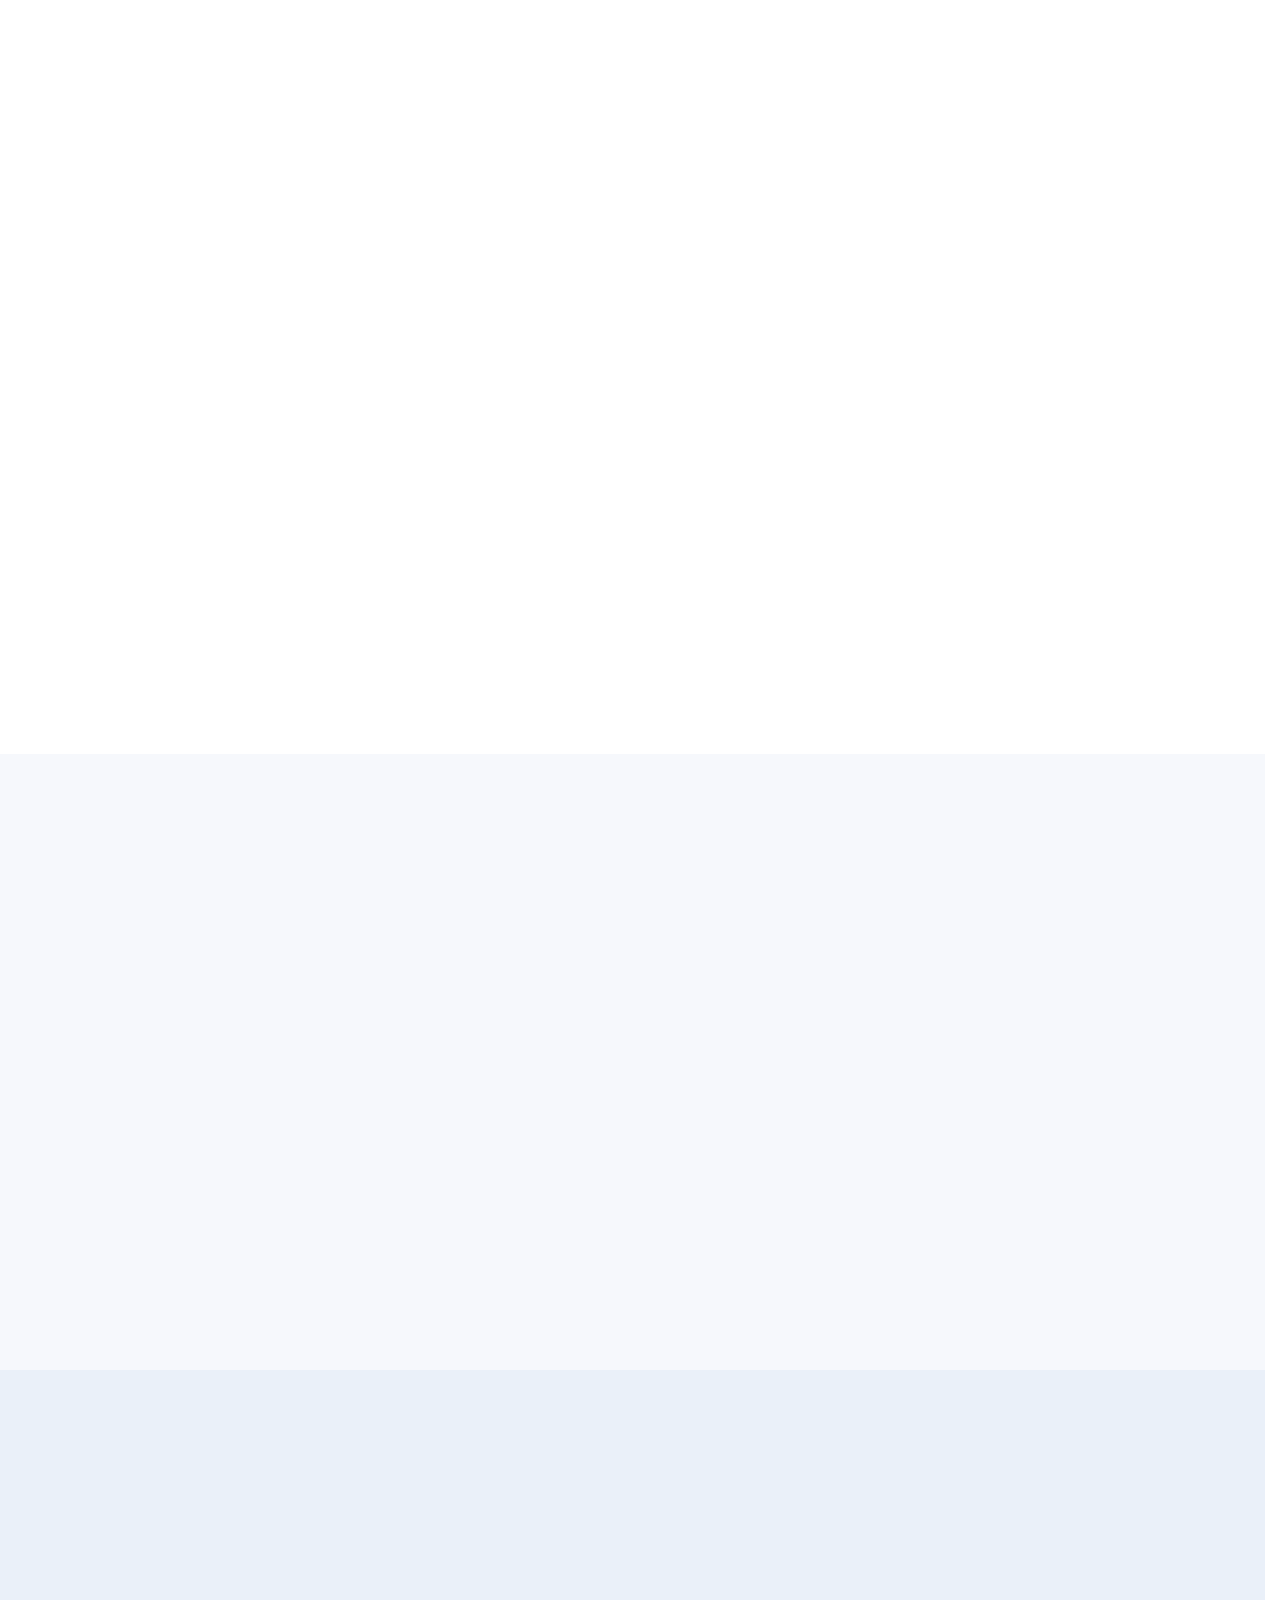
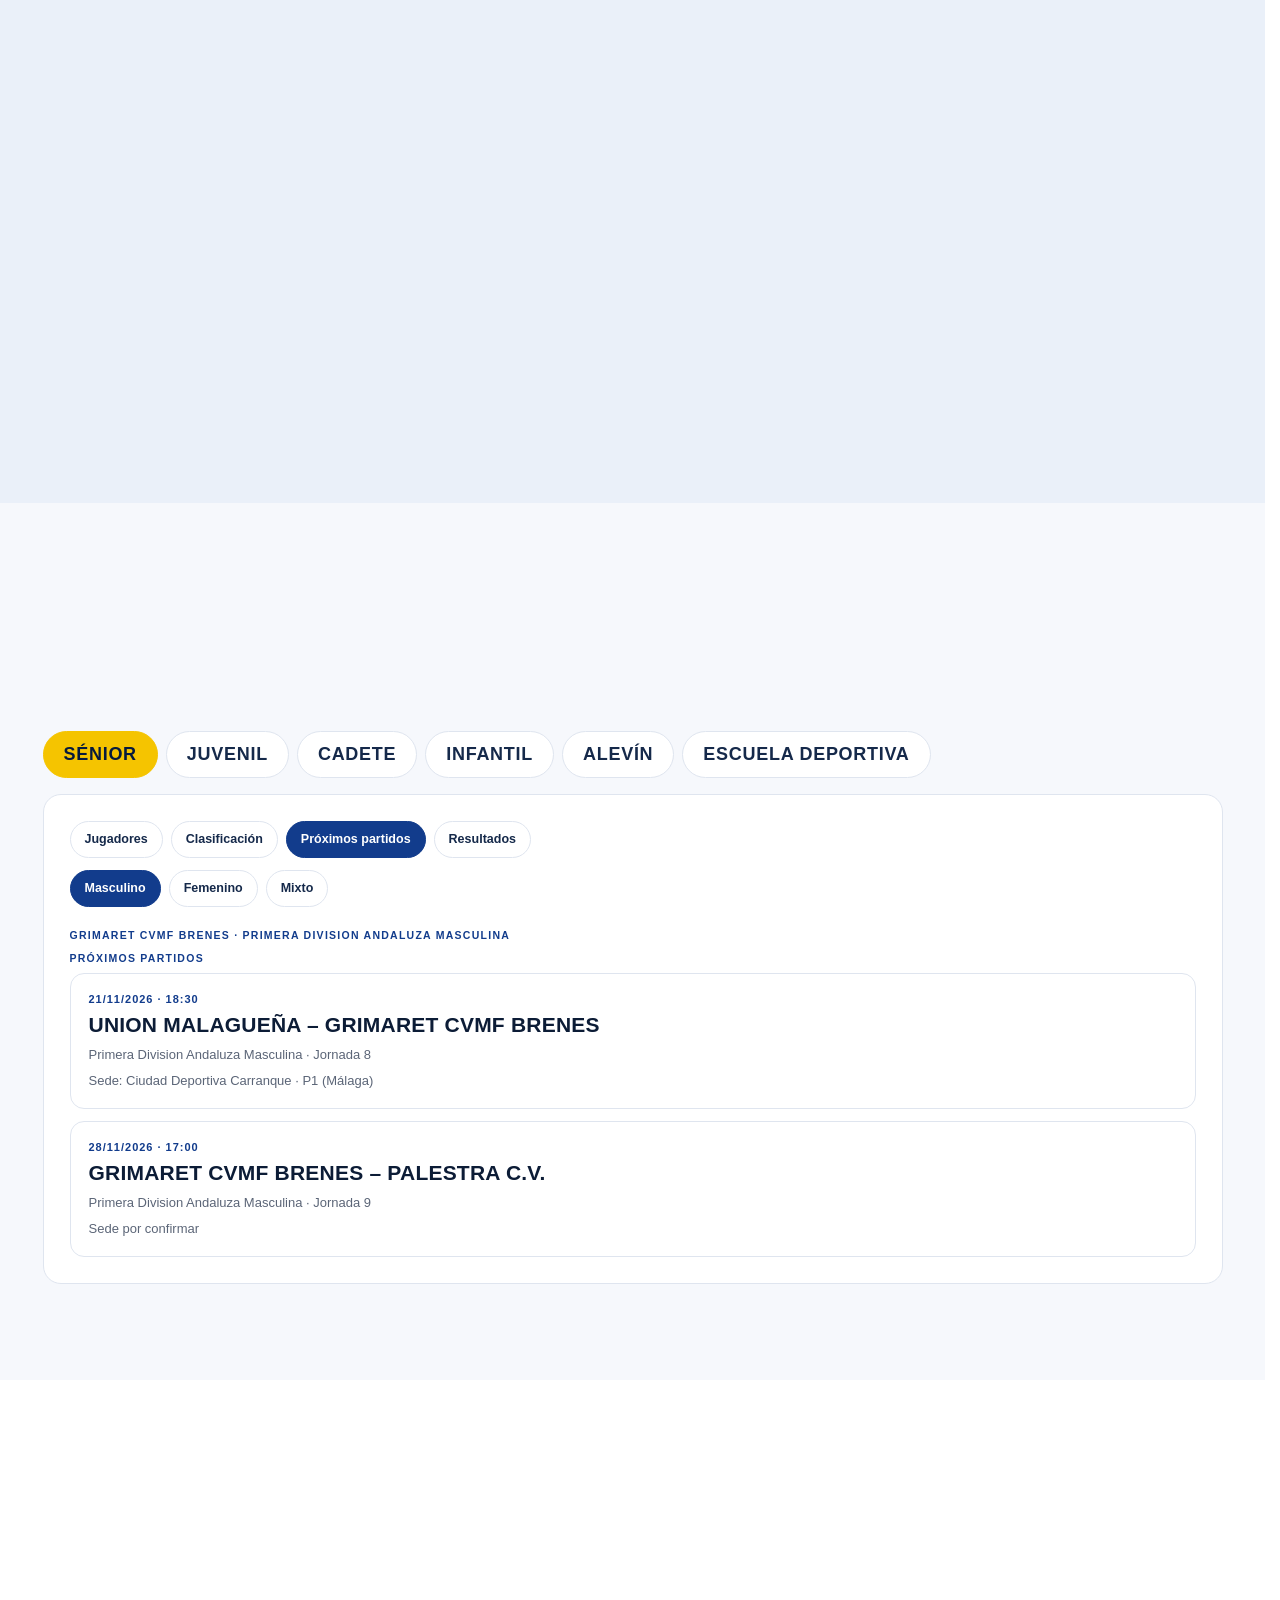
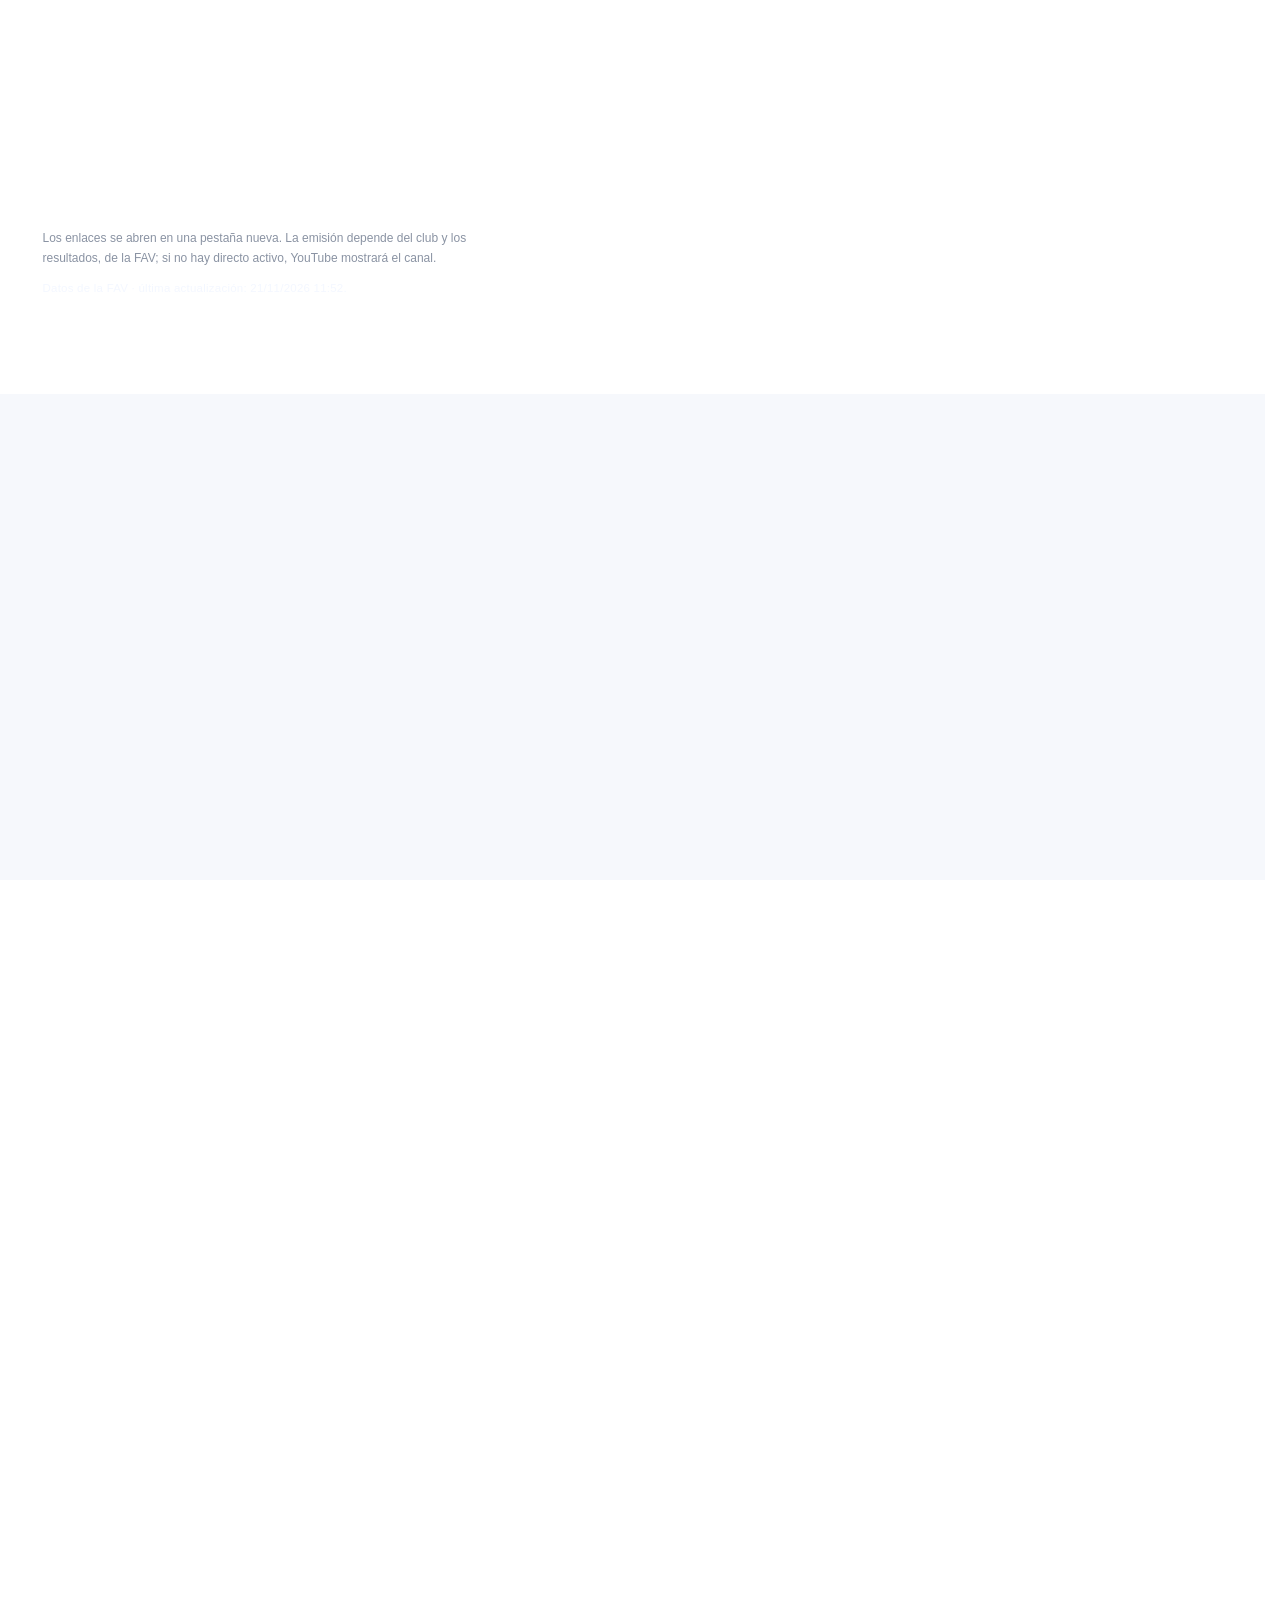
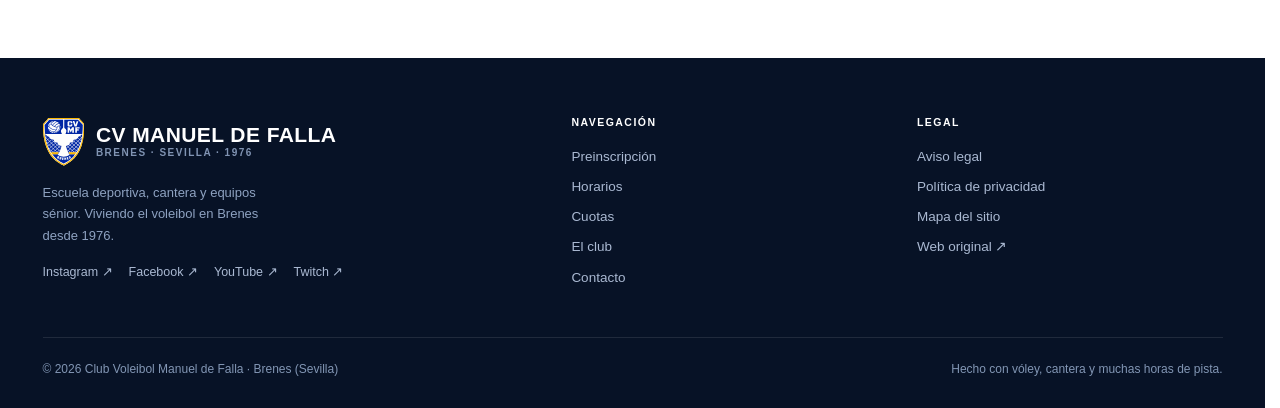
==== commit 2a7fe46b: "Actualiza partidos del club desde la FAV" ====
--- a/index.html
+++ b/index.html
@@ -271,17 +271,6 @@
   "fav": "https://www.favoley.net/publico/seccion.php?seccion=directos",
   "eventos": [
     {
-      "evento": "CV Alcores – CV Manuel de Falla",
-      "categoria": "Juvenil",
-      "competicion": "Juvenil masculino Sevilla Liga Provincial · Jornada 6",
-      "fecha": "21/11/2026 · 11:30",
-      "marcador": "",
-      "estado": "next",
-      "youtube": "",
-      "fav": "https://www.favoley.net/publico/seccion.php?seccion=competicion&id=1322&vista=calendario&grupo=90&fase=114",
-      "sede": "Pabellon Placido Fernandez Viagas · P1 (Alcalá de Guadaíra)"
-    },
-    {
       "evento": "CV Manuel de Falla – Kairós",
       "categoria": "Juvenil",
       "competicion": "Juvenil femenino Sevilla Liga Provincial · Jornada 4",
@@ -337,6 +326,16 @@
       "sede": "Pabellon Municipal de Villaverde del Rio · P1"
     },
     {
+      "evento": "CV Manuel de Falla – Mairena Voley Club",
+      "categoria": "Juvenil",
+      "competicion": "Juvenil masculino Sevilla Liga Provincial · Jornada 7",
+      "fecha": "Por confirmar",
+      "marcador": "",
+      "estado": "next",
+      "youtube": "",
+      "fav": "https://www.favoley.net/publico/seccion.php?seccion=competicion&id=1322&vista=calendario&grupo=90&fase=114"
+    },
+    {
       "evento": "CV Manuel de Falla – Mairena Voley Club-Mairena Alj",
       "categoria": "Cadete",
       "competicion": "Cadete masculino Sevilla Liga Provincial · Jornada 8",
@@ -399,17 +398,6 @@
       "sede": "Complejo Polideportivo Raúl Fernández Pavón (Brenes)"
     },
     {
-      "evento": "CV Manuel de Falla – Kairós Turquesa",
-      "categoria": "Juvenil",
-      "competicion": "Juvenil masculino Sevilla Liga Provincial · Jornada 5",
-      "fecha": "07/11/2026 · 11:00",
-      "marcador": "3–0",
-      "estado": "final",
-      "youtube": "",
-      "fav": "https://www.favoley.net/publico/seccion.php?seccion=competicion&id=1322&vista=calendario&grupo=90&fase=114",
-      "sede": "Complejo Polideportivo Raúl Fernández Pavón (Brenes)"
-    },
-    {
       "evento": "Renault Hinojosa Márquez CVMF – Ceu San Pablo A",
       "categoria": "Alevín",
       "competicion": "Alevin femenino Sevilla Liga Provincial · Jornada 2",
@@ -485,6 +473,17 @@
       "youtube": "",
       "fav": "https://www.favoley.net/publico/seccion.php?seccion=competicion&id=1314&vista=calendario&grupo=91&fase=115",
       "sede": "Pabellon Placido Fernandez Viagas · P1 (Alcalá de Guadaíra)"
+    },
+    {
+      "evento": "CV Alcores – CV Manuel de Falla",
+      "categoria": "Juvenil",
+      "competicion": "Juvenil masculino Sevilla Liga Provincial · Jornada 6",
+      "fecha": "21/11/2026 · 11:30",
+      "marcador": "0–3",
+      "estado": "final",
+      "youtube": "",
+      "fav": "https://www.favoley.net/publico/seccion.php?seccion=competicion&id=1322&vista=calendario&grupo=90&fase=114",
+      "sede": "Pabellon Placido Fernandez Viagas · P1 (Alcalá de Guadaíra)"
     }
   ]
 }
@@ -492,7 +491,7 @@
 
   <script type="application/json" id="equipos-data">
 {
-  "actualizado": "21/11/2026 10:42",
+  "actualizado": "21/11/2026 11:52",
   "equipos": [
     {
       "categoria": "Sénior",
@@ -750,11 +749,11 @@
         {
           "pos": "2",
           "equipo": "CV Manuel de Falla",
-          "pts": "12",
-          "pj": "5",
-          "pg": "4",
+          "pts": "15",
+          "pj": "6",
+          "pg": "5",
           "pp": "1",
-          "sf": "12",
+          "sf": "15",
           "sc": "4",
           "club": true
         },
@@ -806,11 +805,11 @@
           "pos": "7",
           "equipo": "CV Alcores",
           "pts": "3",
-          "pj": "5",
+          "pj": "6",
           "pg": "1",
-          "pp": "4",
+          "pp": "5",
           "sf": "5",
-          "sc": "12",
+          "sc": "15",
           "club": false
         },
         {
@@ -826,28 +825,16 @@
         }
       ],
       "proximo": {
-        "evento": "CV Alcores – CV Manuel de Falla",
+        "evento": "CV Manuel de Falla – Mairena Voley Club",
         "categoria": "Juvenil",
-        "competicion": "Juvenil masculino Sevilla Liga Provincial · Jornada 6",
-        "fecha": "21/11/2026 · 11:30",
+        "competicion": "Juvenil masculino Sevilla Liga Provincial · Jornada 7",
+        "fecha": "Por confirmar",
         "marcador": "",
         "estado": "next",
         "youtube": "",
-        "fav": "https://www.favoley.net/publico/seccion.php?seccion=competicion&id=1322&vista=calendario&grupo=90&fase=114",
-        "sede": "Pabellon Placido Fernandez Viagas · P1 (Alcalá de Guadaíra)"
+        "fav": "https://www.favoley.net/publico/seccion.php?seccion=competicion&id=1322&vista=calendario&grupo=90&fase=114"
       },
       "proximos": [
-        {
-          "evento": "CV Alcores – CV Manuel de Falla",
-          "categoria": "Juvenil",
-          "competicion": "Juvenil masculino Sevilla Liga Provincial · Jornada 6",
-          "fecha": "21/11/2026 · 11:30",
-          "marcador": "",
-          "estado": "next",
-          "youtube": "",
-          "fav": "https://www.favoley.net/publico/seccion.php?seccion=competicion&id=1322&vista=calendario&grupo=90&fase=114",
-          "sede": "Pabellon Placido Fernandez Viagas · P1 (Alcalá de Guadaíra)"
-        },
         {
           "evento": "CV Manuel de Falla – Mairena Voley Club",
           "categoria": "Juvenil",
@@ -857,9 +844,24 @@
           "estado": "next",
           "youtube": "",
           "fav": "https://www.favoley.net/publico/seccion.php?seccion=competicion&id=1322&vista=calendario&grupo=90&fase=114"
+        },
+        {
+          "evento": "Mairena Voley Club – CV Manuel de Falla",
+          "categoria": "Juvenil",
+          "competicion": "Juvenil masculino Sevilla Liga Provincial · Jornada 8",
+          "fecha": "Por confirmar",
+          "marcador": "",
+          "estado": "next",
+          "youtube": "",
+          "fav": "https://www.favoley.net/publico/seccion.php?seccion=competicion&id=1322&vista=calendario&grupo=90&fase=114"
         }
       ],
       "resultados": [
+        {
+          "evento": "CV Alcores – CV Manuel de Falla",
+          "fecha": "21/11/2026 · 11:30",
+          "marcador": "0–3"
+        },
         {
           "evento": "CV Manuel de Falla – Kairós Turquesa",
           "fecha": "07/11/2026 · 11:00",
@@ -879,11 +881,6 @@
           "evento": "CV Manuel de Falla – Kairós",
           "fecha": "17/10/2026 · 11:00",
           "marcador": "0–3"
-        },
-        {
-          "evento": "CV Manuel de Falla – C.D. Adriano",
-          "fecha": "12/10/2026 · 18:00",
-          "marcador": "3–1"
         }
       ]
     },
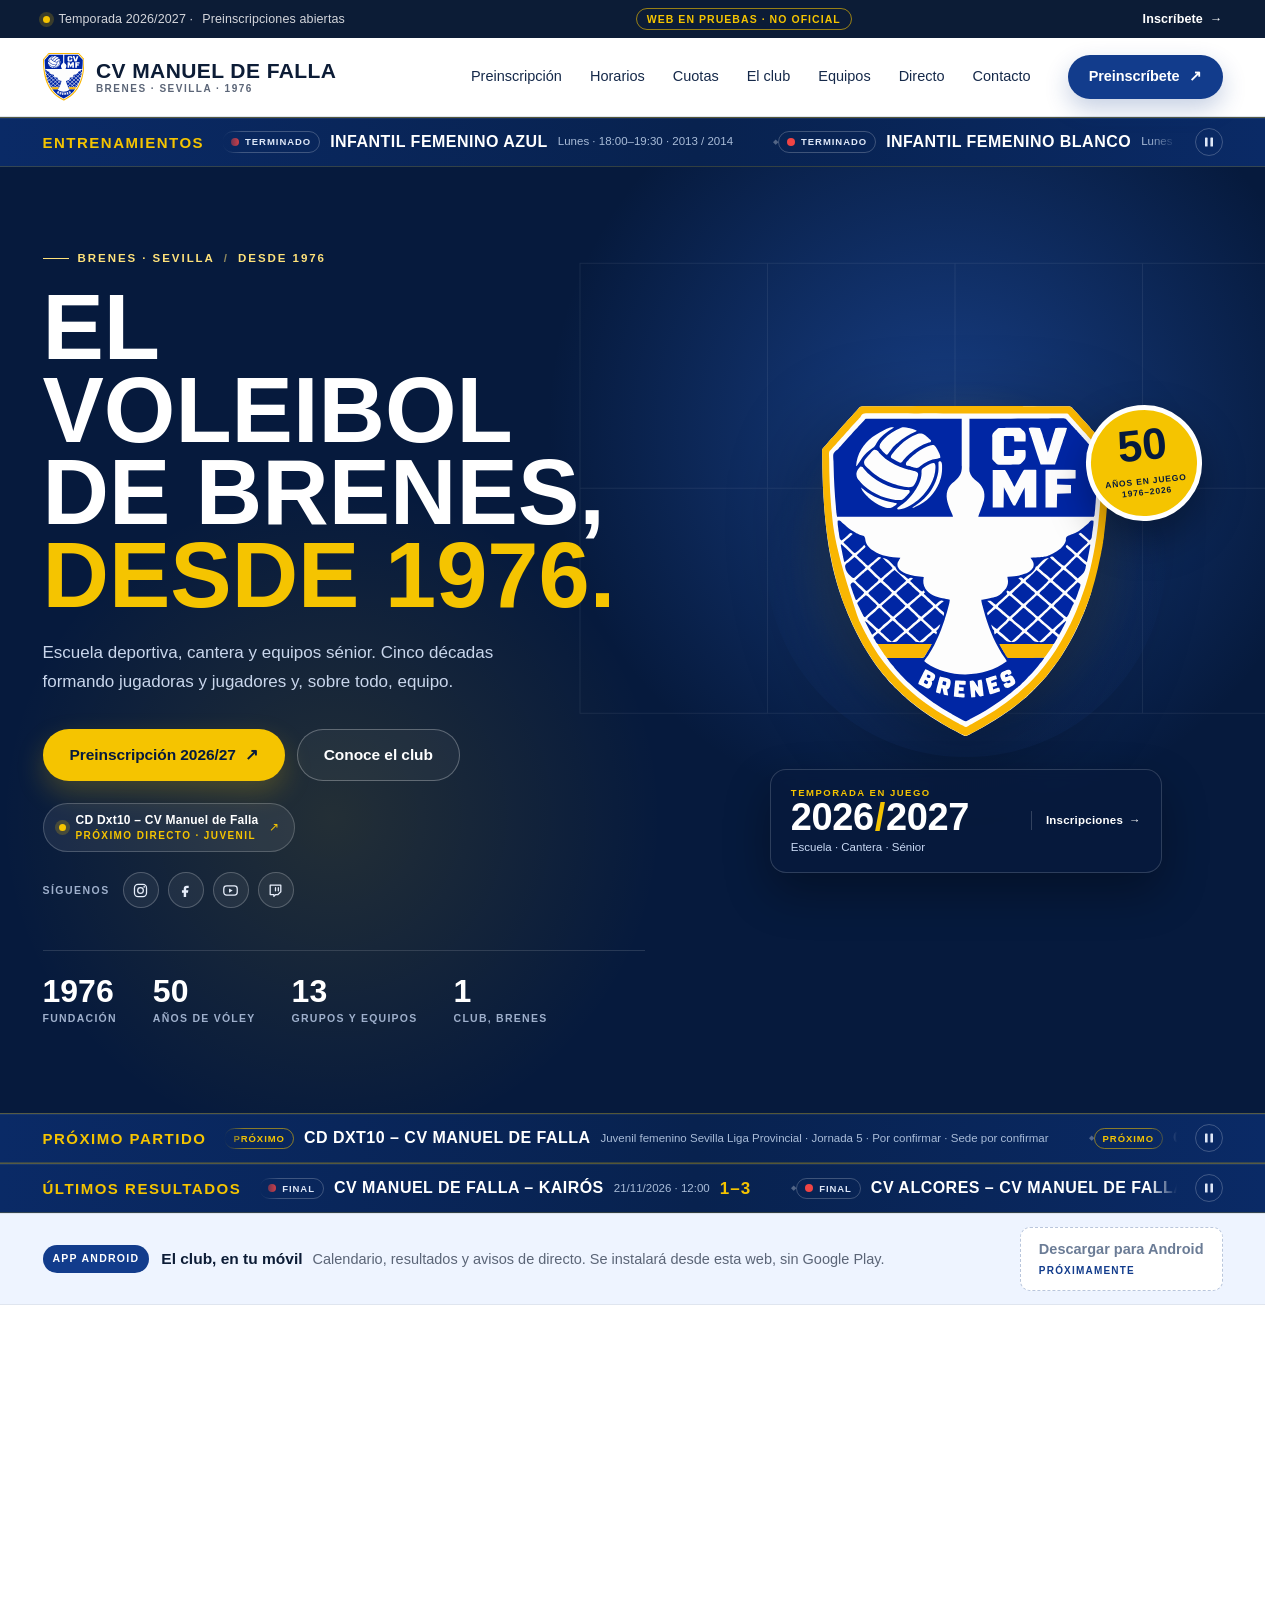
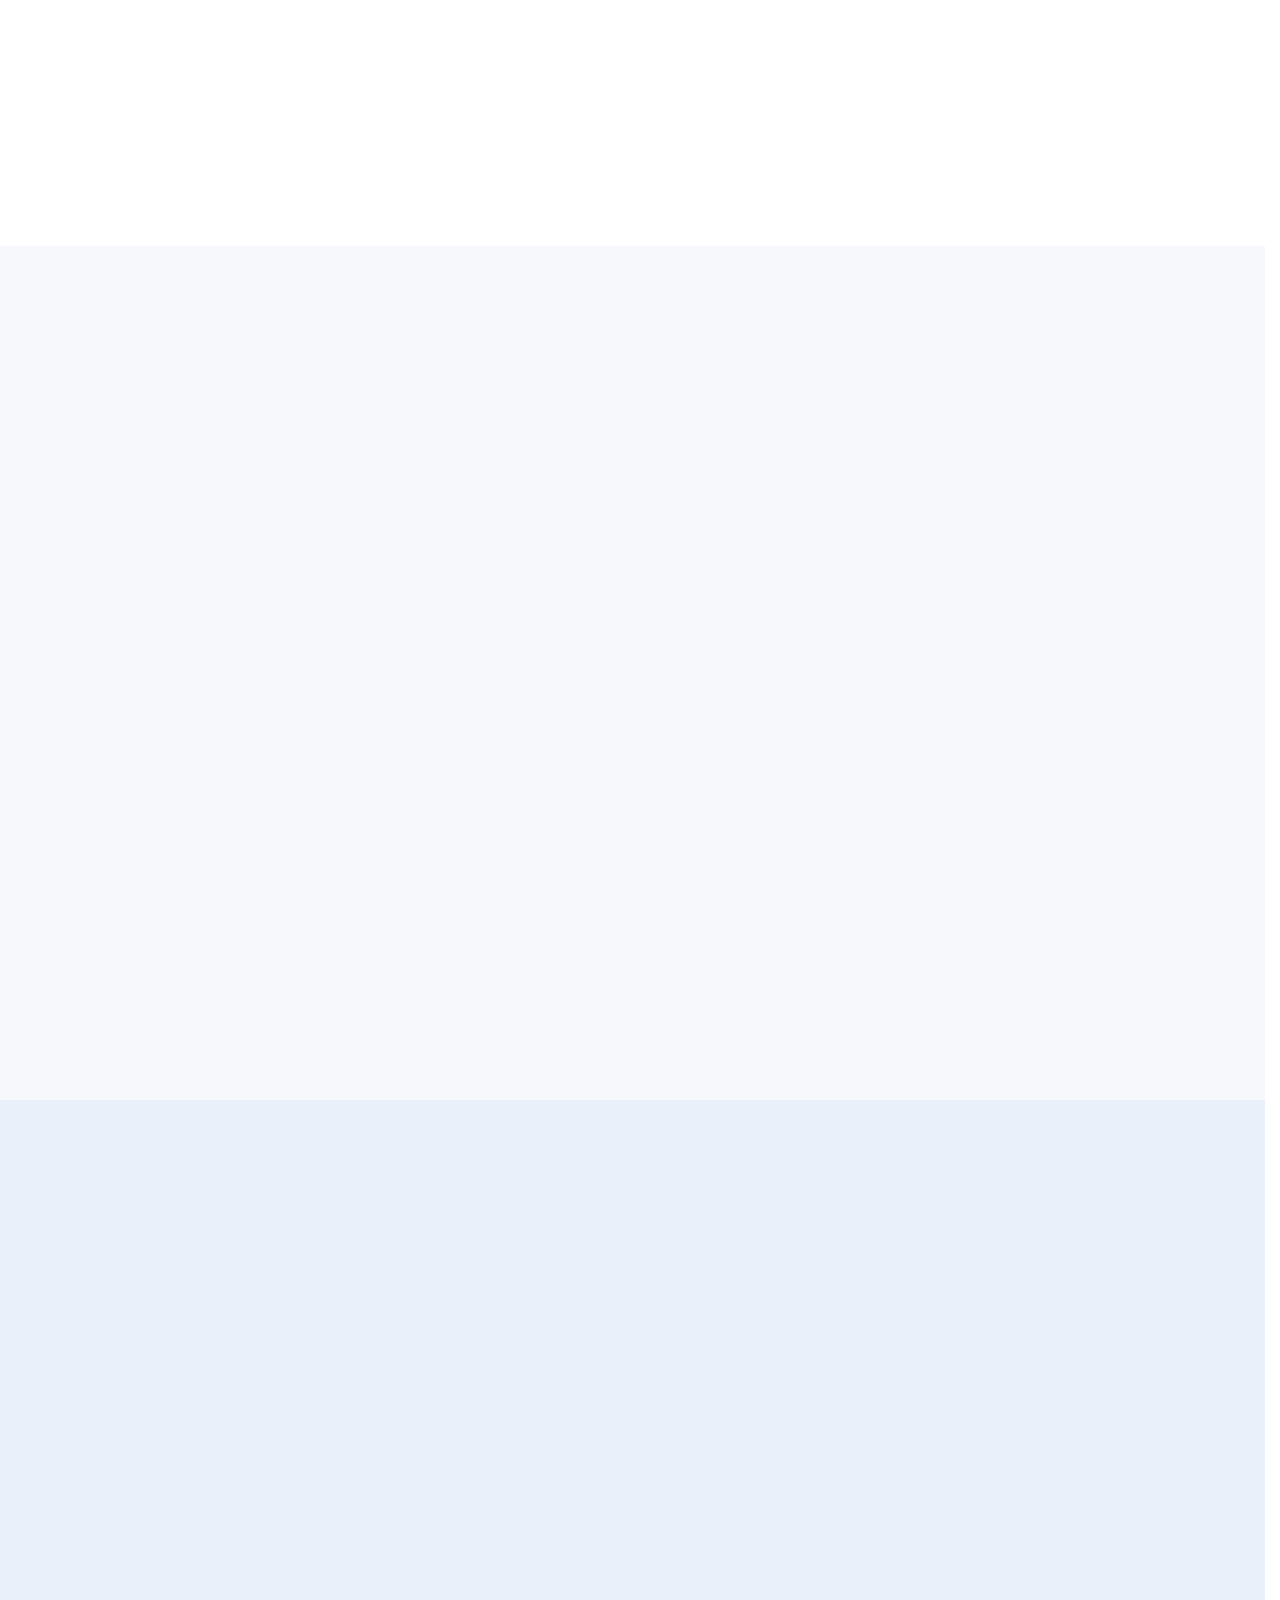
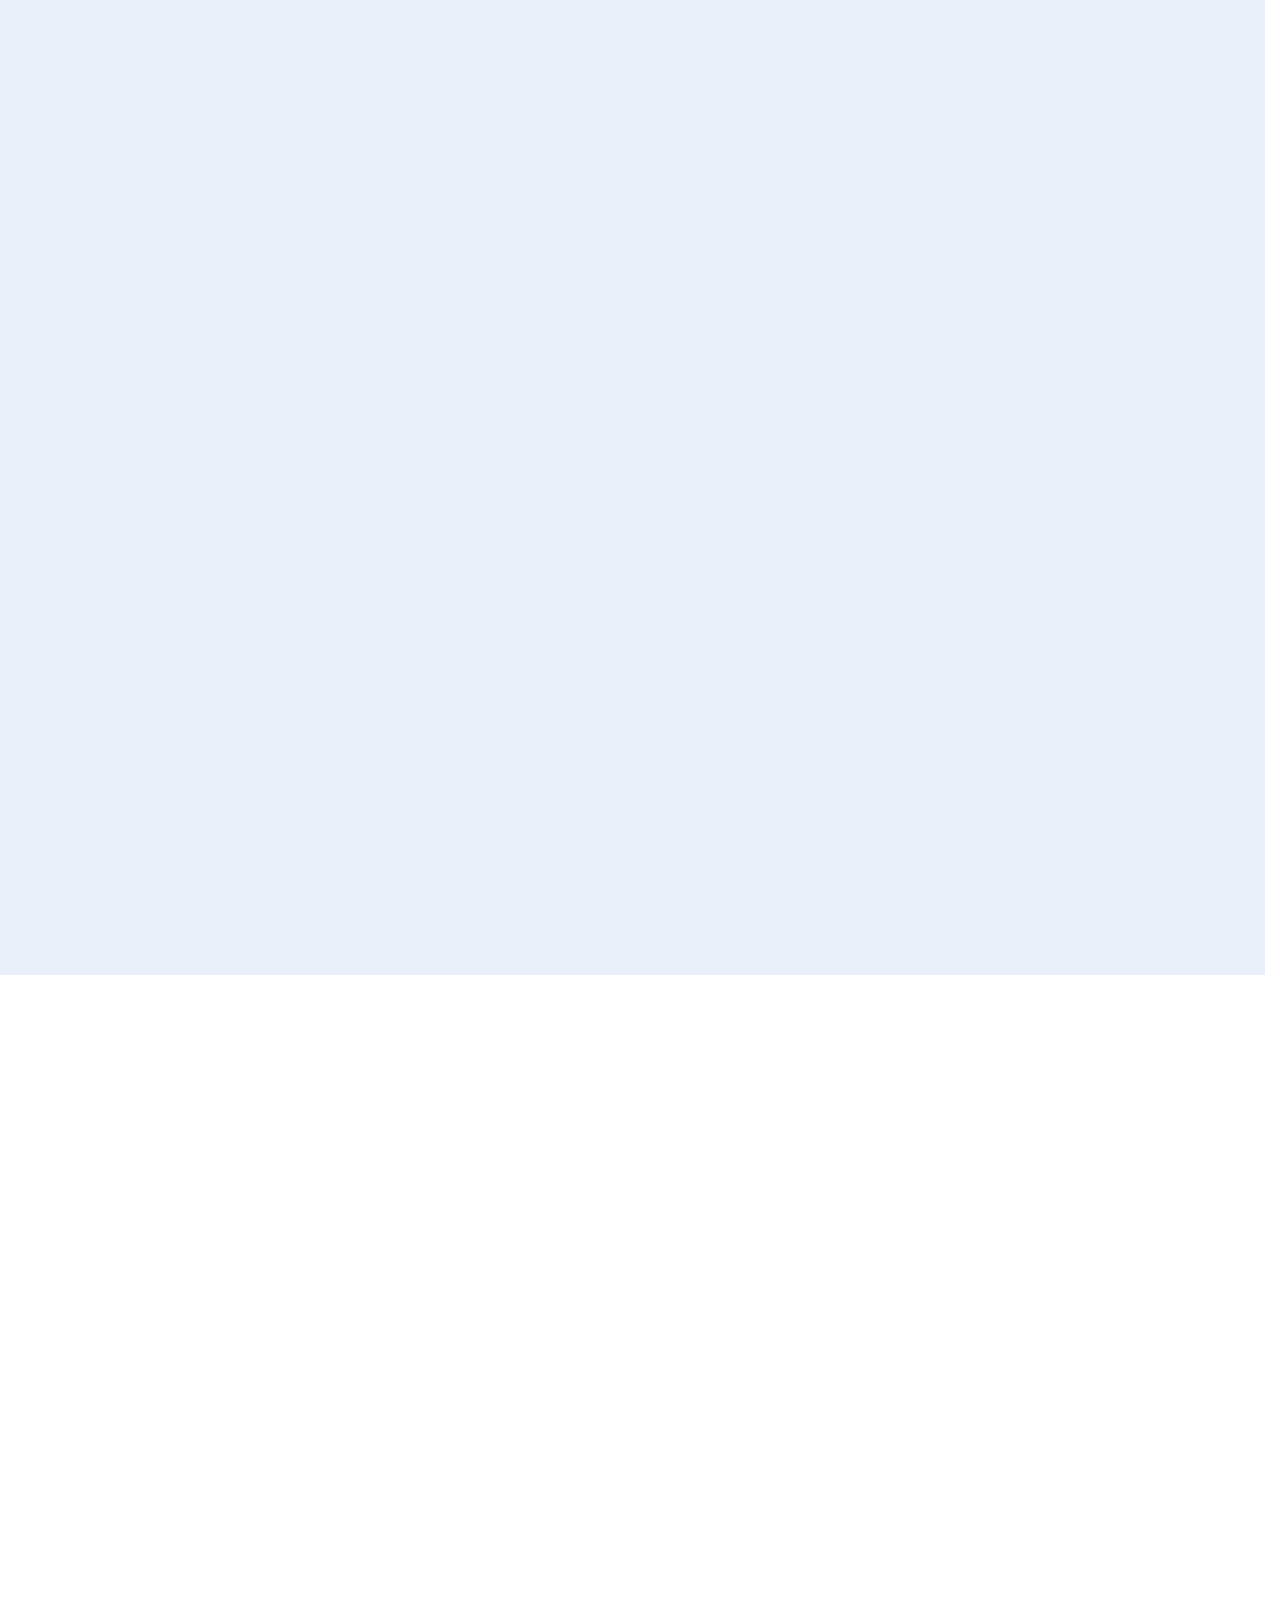
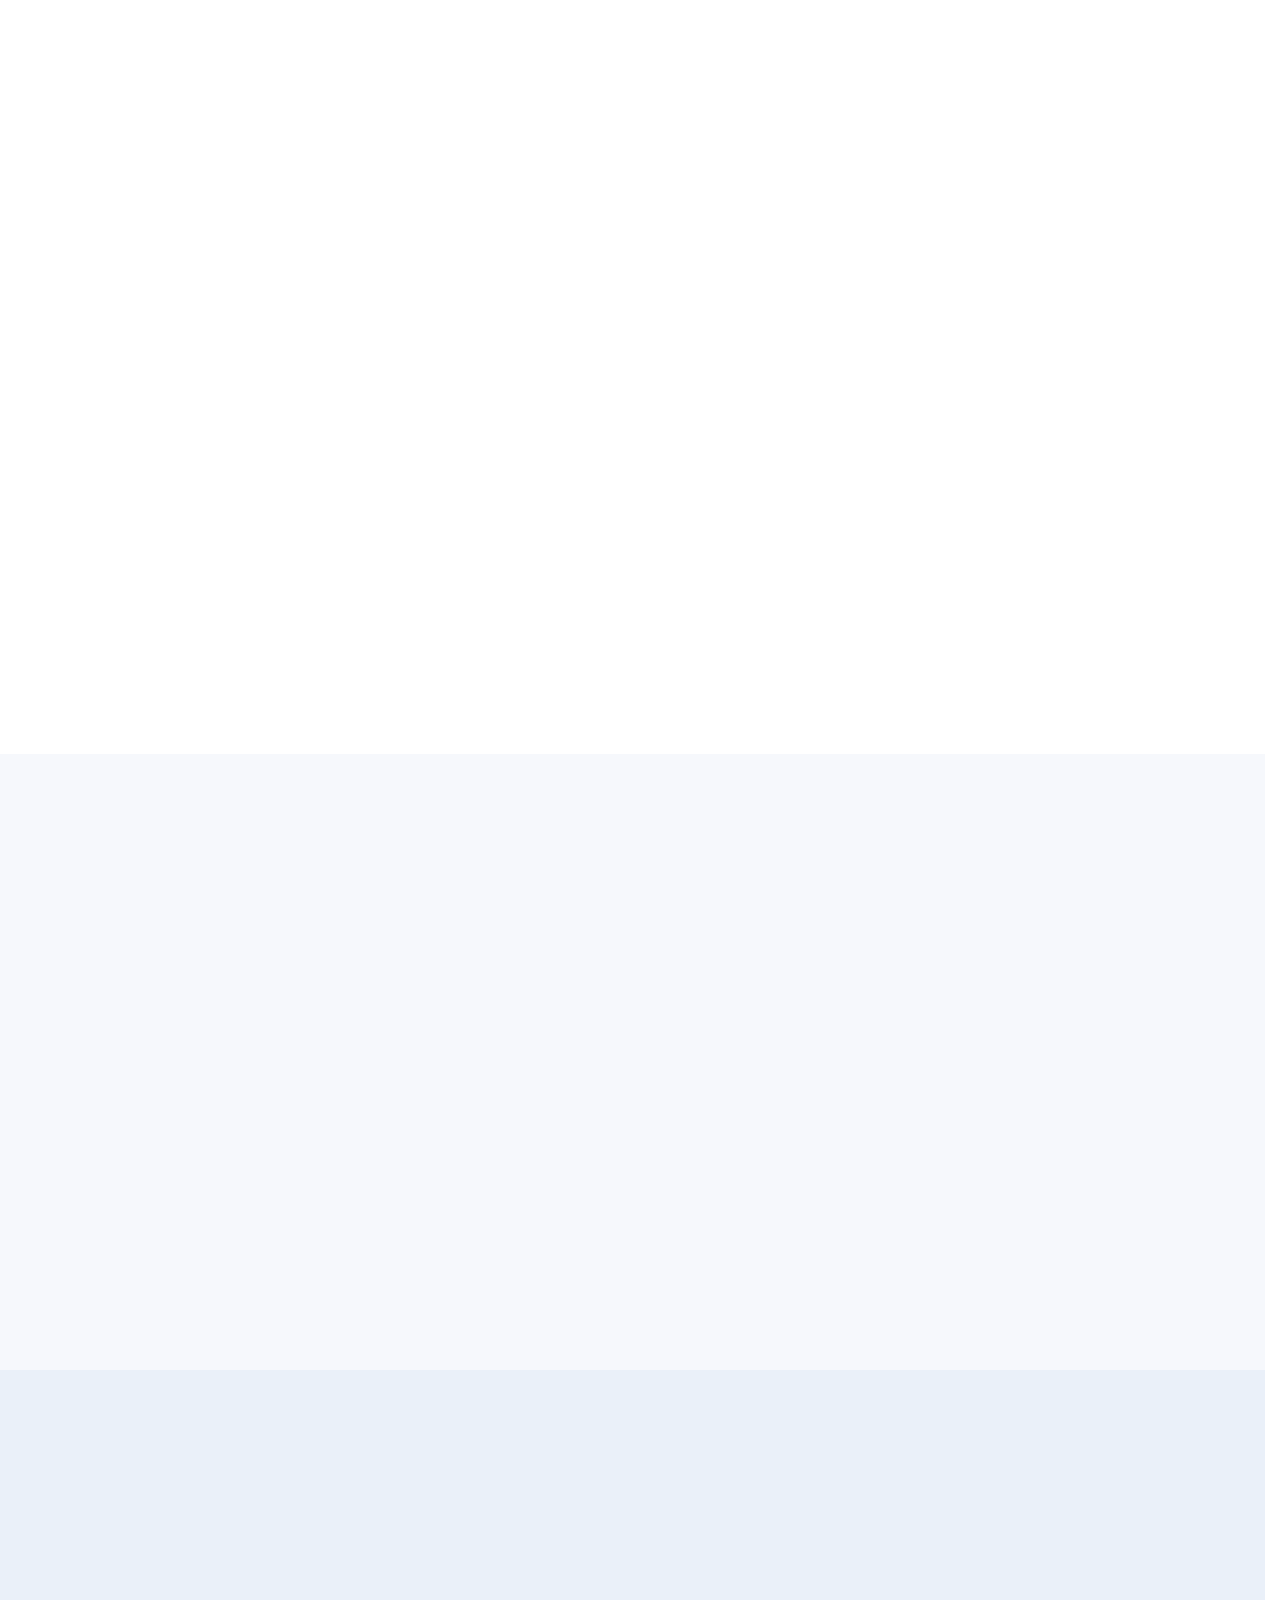
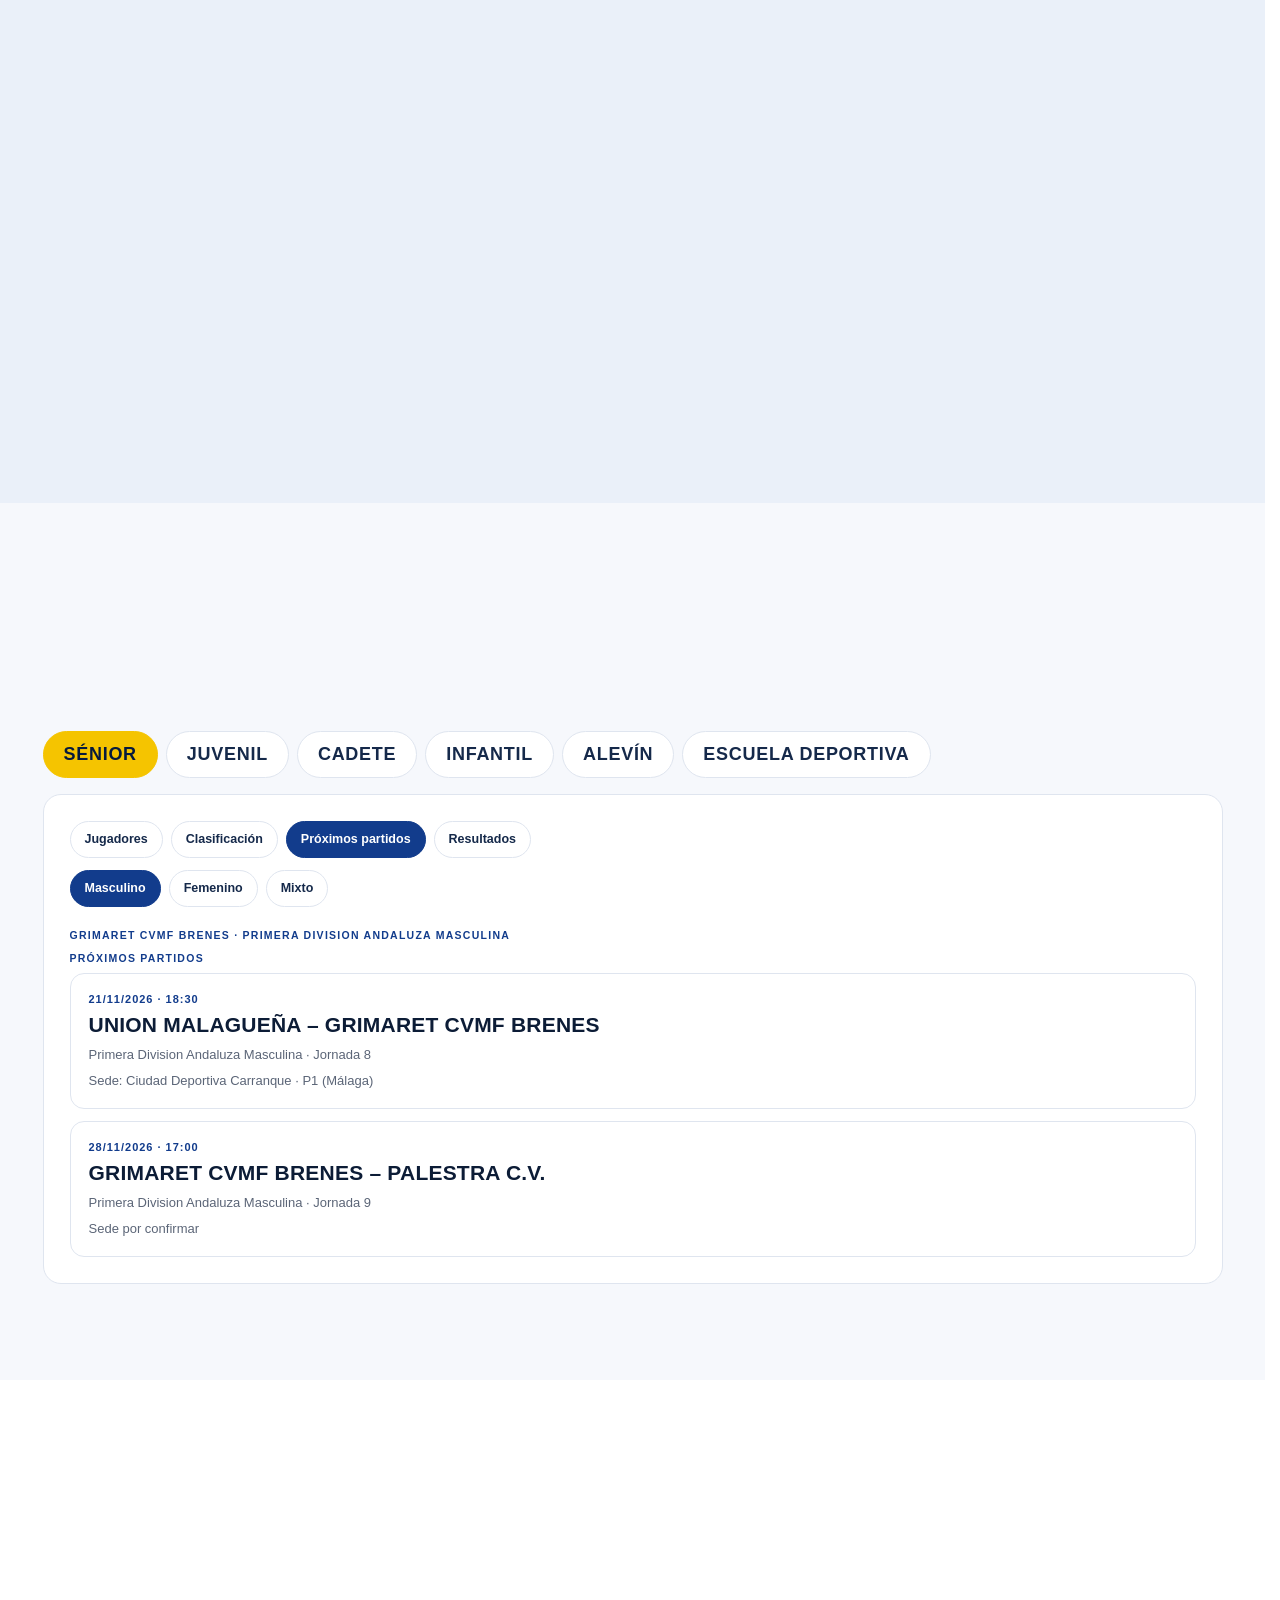
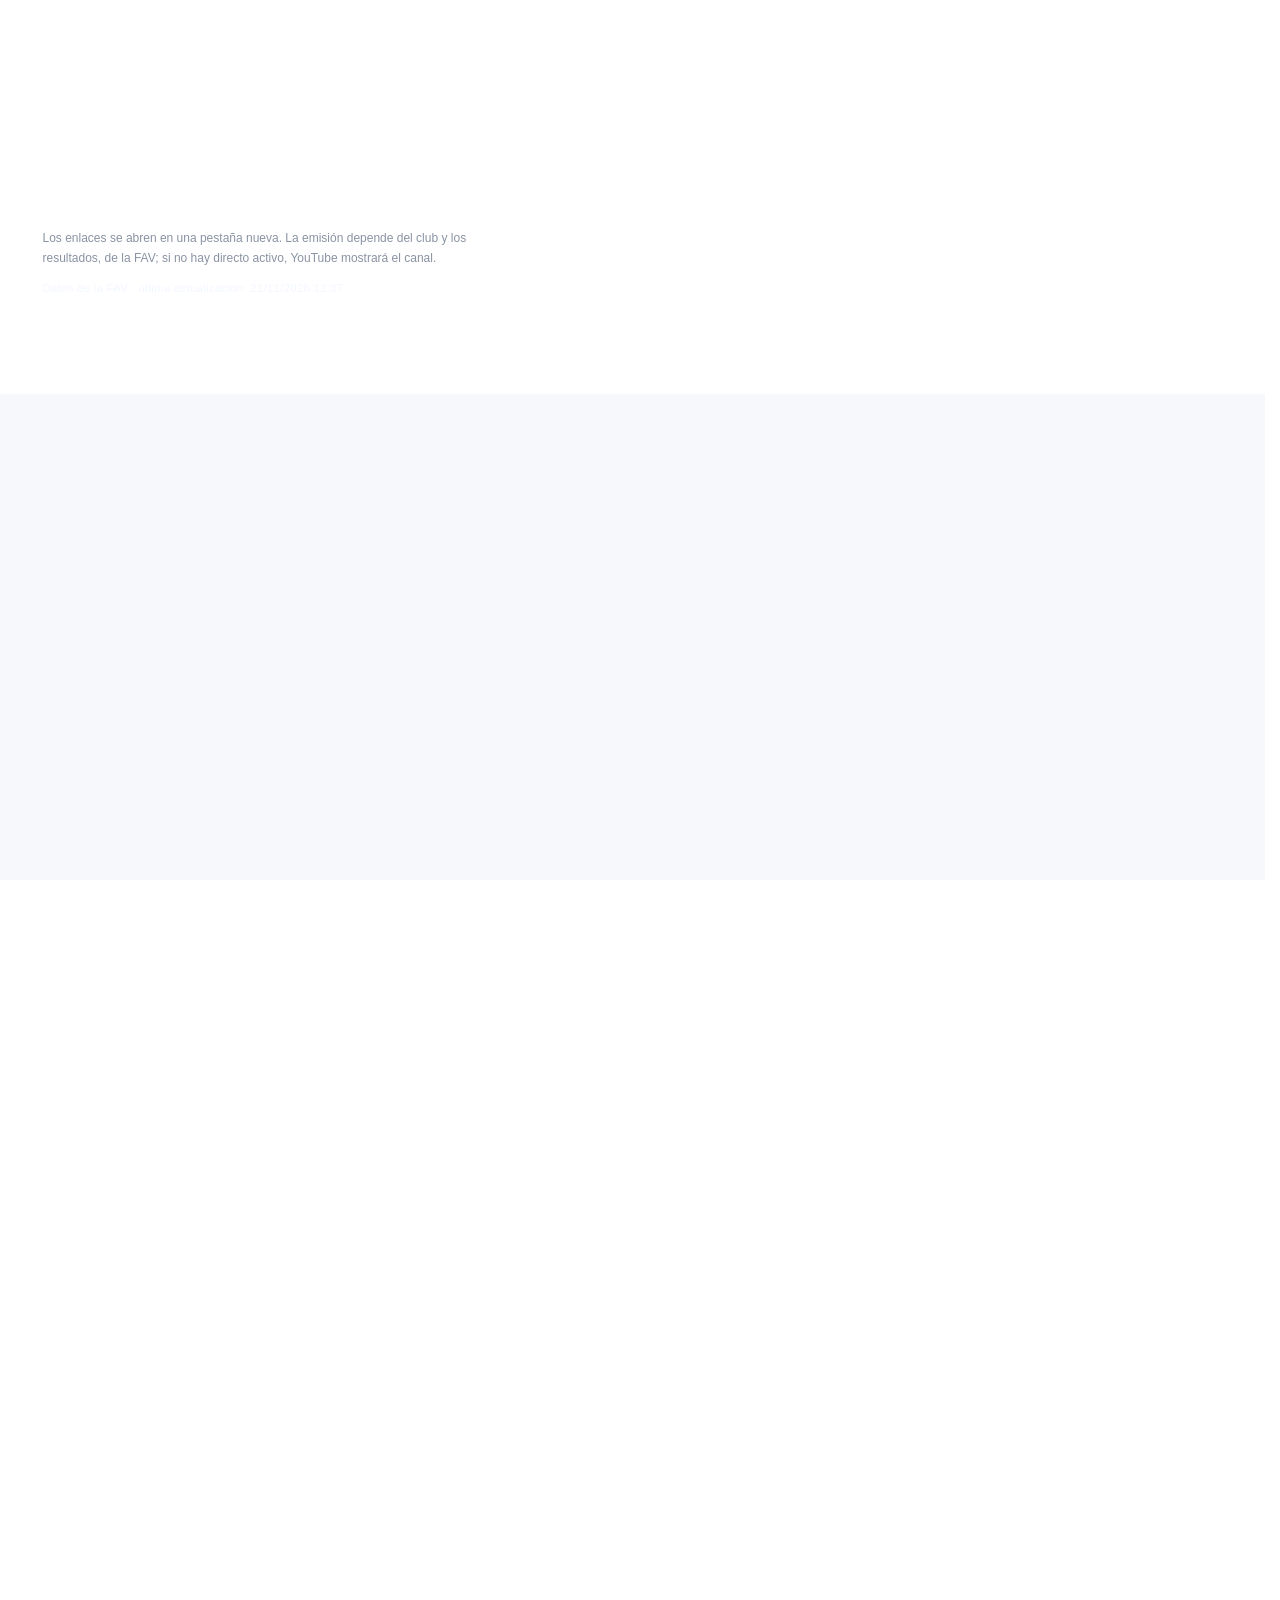
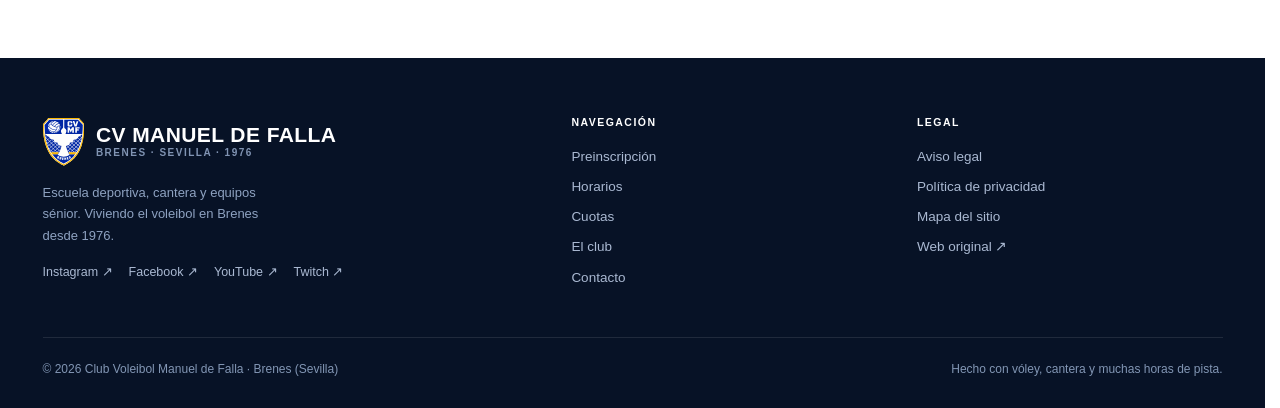
==== commit 6ae4c0a6: "Actualiza partidos del club desde la FAV" ====
--- a/index.html
+++ b/index.html
@@ -271,17 +271,6 @@
   "fav": "https://www.favoley.net/publico/seccion.php?seccion=directos",
   "eventos": [
     {
-      "evento": "CV Manuel de Falla – Kairós",
-      "categoria": "Juvenil",
-      "competicion": "Juvenil femenino Sevilla Liga Provincial · Jornada 4",
-      "fecha": "21/11/2026 · 12:00",
-      "marcador": "",
-      "estado": "next",
-      "youtube": "",
-      "fav": "https://www.favoley.net/publico/seccion.php?seccion=competicion&id=1329&vista=calendario&grupo=119&fase=165",
-      "sede": "Complejo Polideportivo Raúl Fernández Pavón (Brenes)"
-    },
-    {
       "evento": "Las Flores Sevilla Amarillo – CVMF Brenes Azul",
       "categoria": "Infantil",
       "competicion": "Infantil femenino Sevilla Liga Provincial · Jornada 7",
@@ -326,6 +315,16 @@
       "sede": "Pabellon Municipal de Villaverde del Rio · P1"
     },
     {
+      "evento": "CD Dxt10 – CV Manuel de Falla",
+      "categoria": "Juvenil",
+      "competicion": "Juvenil femenino Sevilla Liga Provincial · Jornada 5",
+      "fecha": "Por confirmar",
+      "marcador": "",
+      "estado": "next",
+      "youtube": "",
+      "fav": "https://www.favoley.net/publico/seccion.php?seccion=competicion&id=1329&vista=calendario&grupo=119&fase=165"
+    },
+    {
       "evento": "CV Manuel de Falla – Mairena Voley Club",
       "categoria": "Juvenil",
       "competicion": "Juvenil masculino Sevilla Liga Provincial · Jornada 7",
@@ -420,17 +419,6 @@
       "sede": "Complejo Polideportivo Raúl Fernández Pavón (Brenes)"
     },
     {
-      "evento": "CV Manuel de Falla – Las Leonas",
-      "categoria": "Juvenil",
-      "competicion": "Juvenil femenino Sevilla Liga Provincial · Jornada 3",
-      "fecha": "14/11/2026 · 20:00",
-      "marcador": "3–1",
-      "estado": "final",
-      "youtube": "",
-      "fav": "https://www.favoley.net/publico/seccion.php?seccion=competicion&id=1329&vista=calendario&grupo=119&fase=165",
-      "sede": "Complejo Polideportivo Raúl Fernández Pavón (Brenes)"
-    },
-    {
       "evento": "C.D. Salesianos Trinidad – CVMF Brenes Blanco",
       "categoria": "Alevín",
       "competicion": "Alevin femenino Sevilla Liga Provincial · Jornada 2",
@@ -484,6 +472,17 @@
       "youtube": "",
       "fav": "https://www.favoley.net/publico/seccion.php?seccion=competicion&id=1322&vista=calendario&grupo=90&fase=114",
       "sede": "Pabellon Placido Fernandez Viagas · P1 (Alcalá de Guadaíra)"
+    },
+    {
+      "evento": "CV Manuel de Falla – Kairós",
+      "categoria": "Juvenil",
+      "competicion": "Juvenil femenino Sevilla Liga Provincial · Jornada 4",
+      "fecha": "21/11/2026 · 12:00",
+      "marcador": "1–3",
+      "estado": "final",
+      "youtube": "",
+      "fav": "https://www.favoley.net/publico/seccion.php?seccion=competicion&id=1329&vista=calendario&grupo=119&fase=165",
+      "sede": "Complejo Polideportivo Raúl Fernández Pavón (Brenes)"
     }
   ]
 }
@@ -491,7 +490,7 @@
 
   <script type="application/json" id="equipos-data">
 {
-  "actualizado": "21/11/2026 11:52",
+  "actualizado": "21/11/2026 12:37",
   "equipos": [
     {
       "categoria": "Sénior",
@@ -904,25 +903,25 @@
         },
         {
           "pos": "2",
+          "equipo": "Kairós",
+          "pts": "9",
+          "pj": "4",
+          "pg": "3",
+          "pp": "1",
+          "sf": "10",
+          "sc": "5",
+          "club": false
+        },
+        {
+          "pos": "3",
           "equipo": "CV Manuel de Falla",
           "pts": "7",
-          "pj": "3",
+          "pj": "4",
           "pg": "2",
-          "pp": "1",
-          "sf": "8",
-          "sc": "4",
+          "pp": "2",
+          "sf": "9",
+          "sc": "7",
           "club": true
-        },
-        {
-          "pos": "3",
-          "equipo": "Kairós",
-          "pts": "6",
-          "pj": "3",
-          "pg": "2",
-          "pp": "1",
-          "sf": "7",
-          "sc": "4",
-          "club": false
         },
         {
           "pos": "4",
@@ -959,28 +958,16 @@
         }
       ],
       "proximo": {
-        "evento": "CV Manuel de Falla – Kairós",
+        "evento": "CD Dxt10 – CV Manuel de Falla",
         "categoria": "Juvenil",
-        "competicion": "Juvenil femenino Sevilla Liga Provincial · Jornada 4",
-        "fecha": "21/11/2026 · 12:00",
+        "competicion": "Juvenil femenino Sevilla Liga Provincial · Jornada 5",
+        "fecha": "Por confirmar",
         "marcador": "",
         "estado": "next",
         "youtube": "",
-        "fav": "https://www.favoley.net/publico/seccion.php?seccion=competicion&id=1329&vista=calendario&grupo=119&fase=165",
-        "sede": "Complejo Polideportivo Raúl Fernández Pavón (Brenes)"
+        "fav": "https://www.favoley.net/publico/seccion.php?seccion=competicion&id=1329&vista=calendario&grupo=119&fase=165"
       },
       "proximos": [
-        {
-          "evento": "CV Manuel de Falla – Kairós",
-          "categoria": "Juvenil",
-          "competicion": "Juvenil femenino Sevilla Liga Provincial · Jornada 4",
-          "fecha": "21/11/2026 · 12:00",
-          "marcador": "",
-          "estado": "next",
-          "youtube": "",
-          "fav": "https://www.favoley.net/publico/seccion.php?seccion=competicion&id=1329&vista=calendario&grupo=119&fase=165",
-          "sede": "Complejo Polideportivo Raúl Fernández Pavón (Brenes)"
-        },
         {
           "evento": "CD Dxt10 – CV Manuel de Falla",
           "categoria": "Juvenil",
@@ -990,9 +977,24 @@
           "estado": "next",
           "youtube": "",
           "fav": "https://www.favoley.net/publico/seccion.php?seccion=competicion&id=1329&vista=calendario&grupo=119&fase=165"
+        },
+        {
+          "evento": "CV Manuel de Falla – F. Cajasol Andalucía Azul",
+          "categoria": "Juvenil",
+          "competicion": "Juvenil femenino Sevilla Liga Provincial · Jornada 6",
+          "fecha": "Por confirmar",
+          "marcador": "",
+          "estado": "next",
+          "youtube": "",
+          "fav": "https://www.favoley.net/publico/seccion.php?seccion=competicion&id=1329&vista=calendario&grupo=119&fase=165"
         }
       ],
       "resultados": [
+        {
+          "evento": "CV Manuel de Falla – Kairós",
+          "fecha": "21/11/2026 · 12:00",
+          "marcador": "1–3"
+        },
         {
           "evento": "CV Manuel de Falla – Las Leonas",
           "fecha": "14/11/2026 · 20:00",
